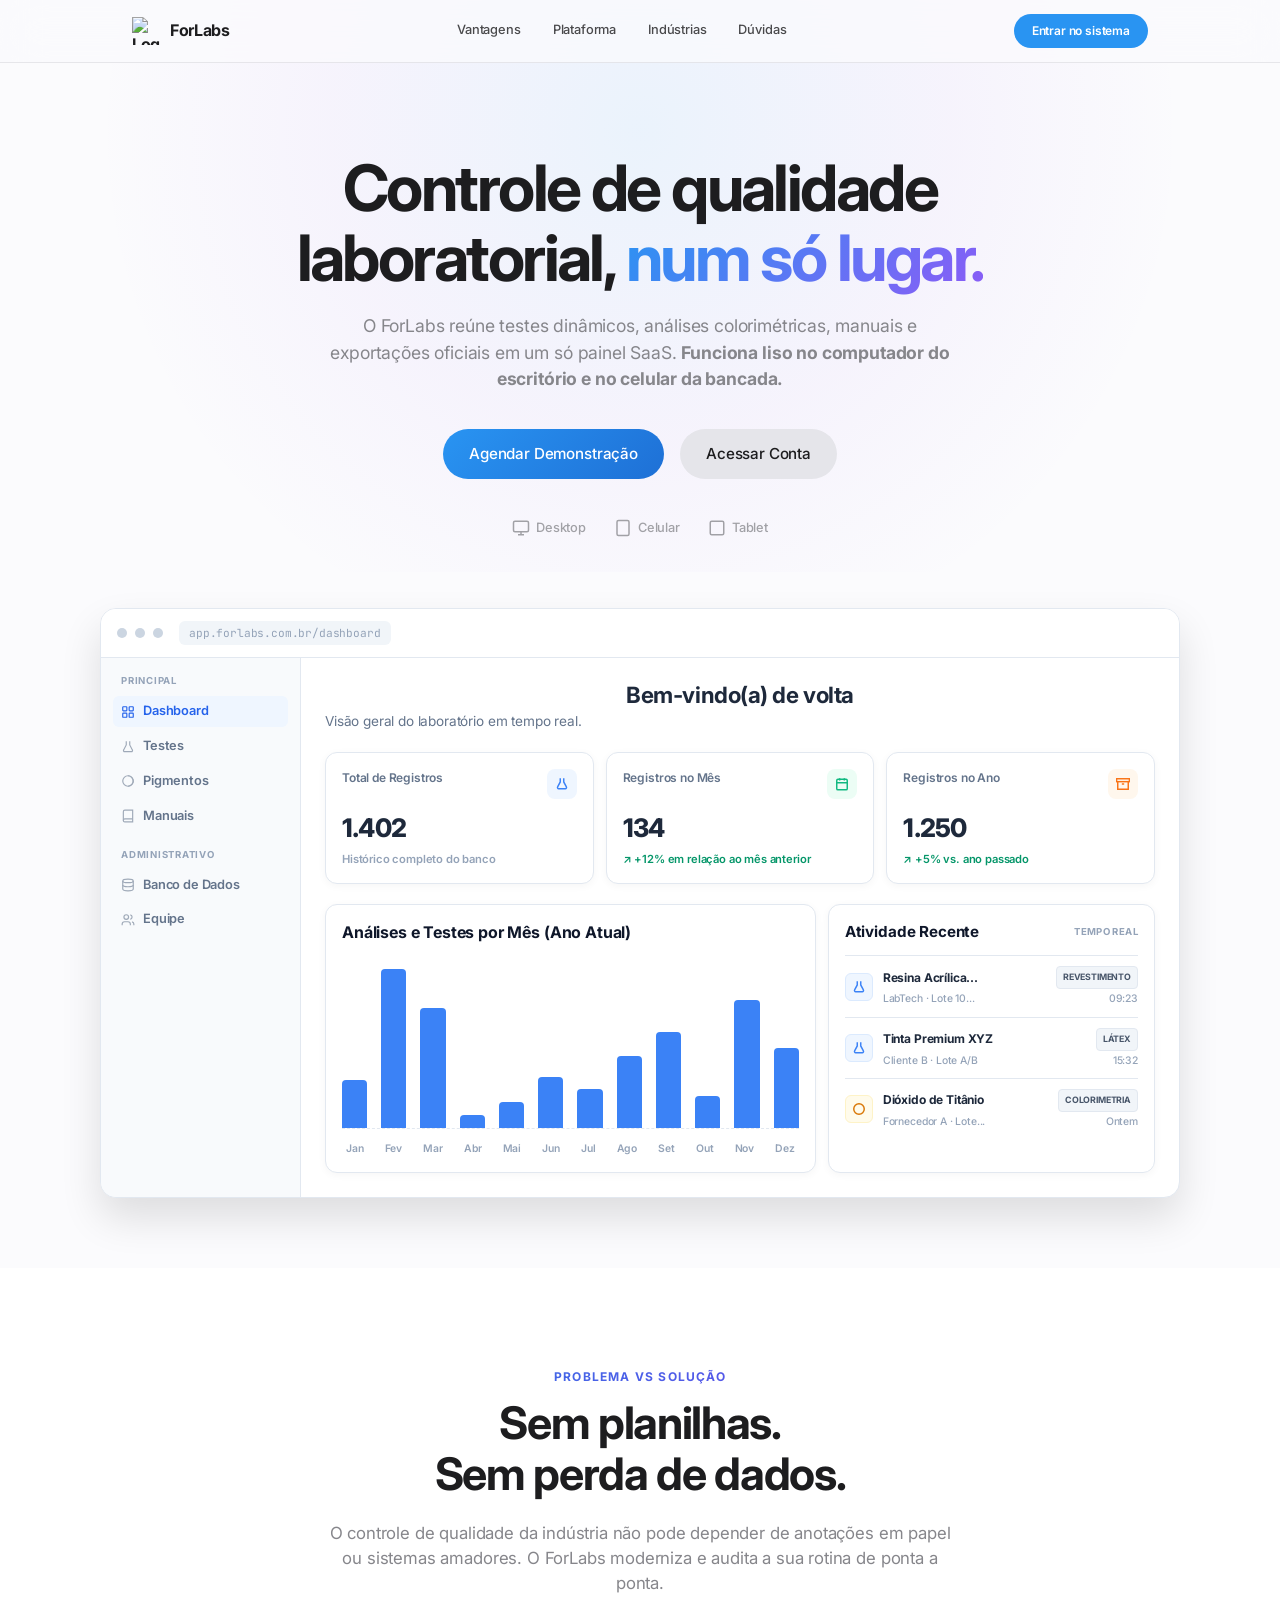
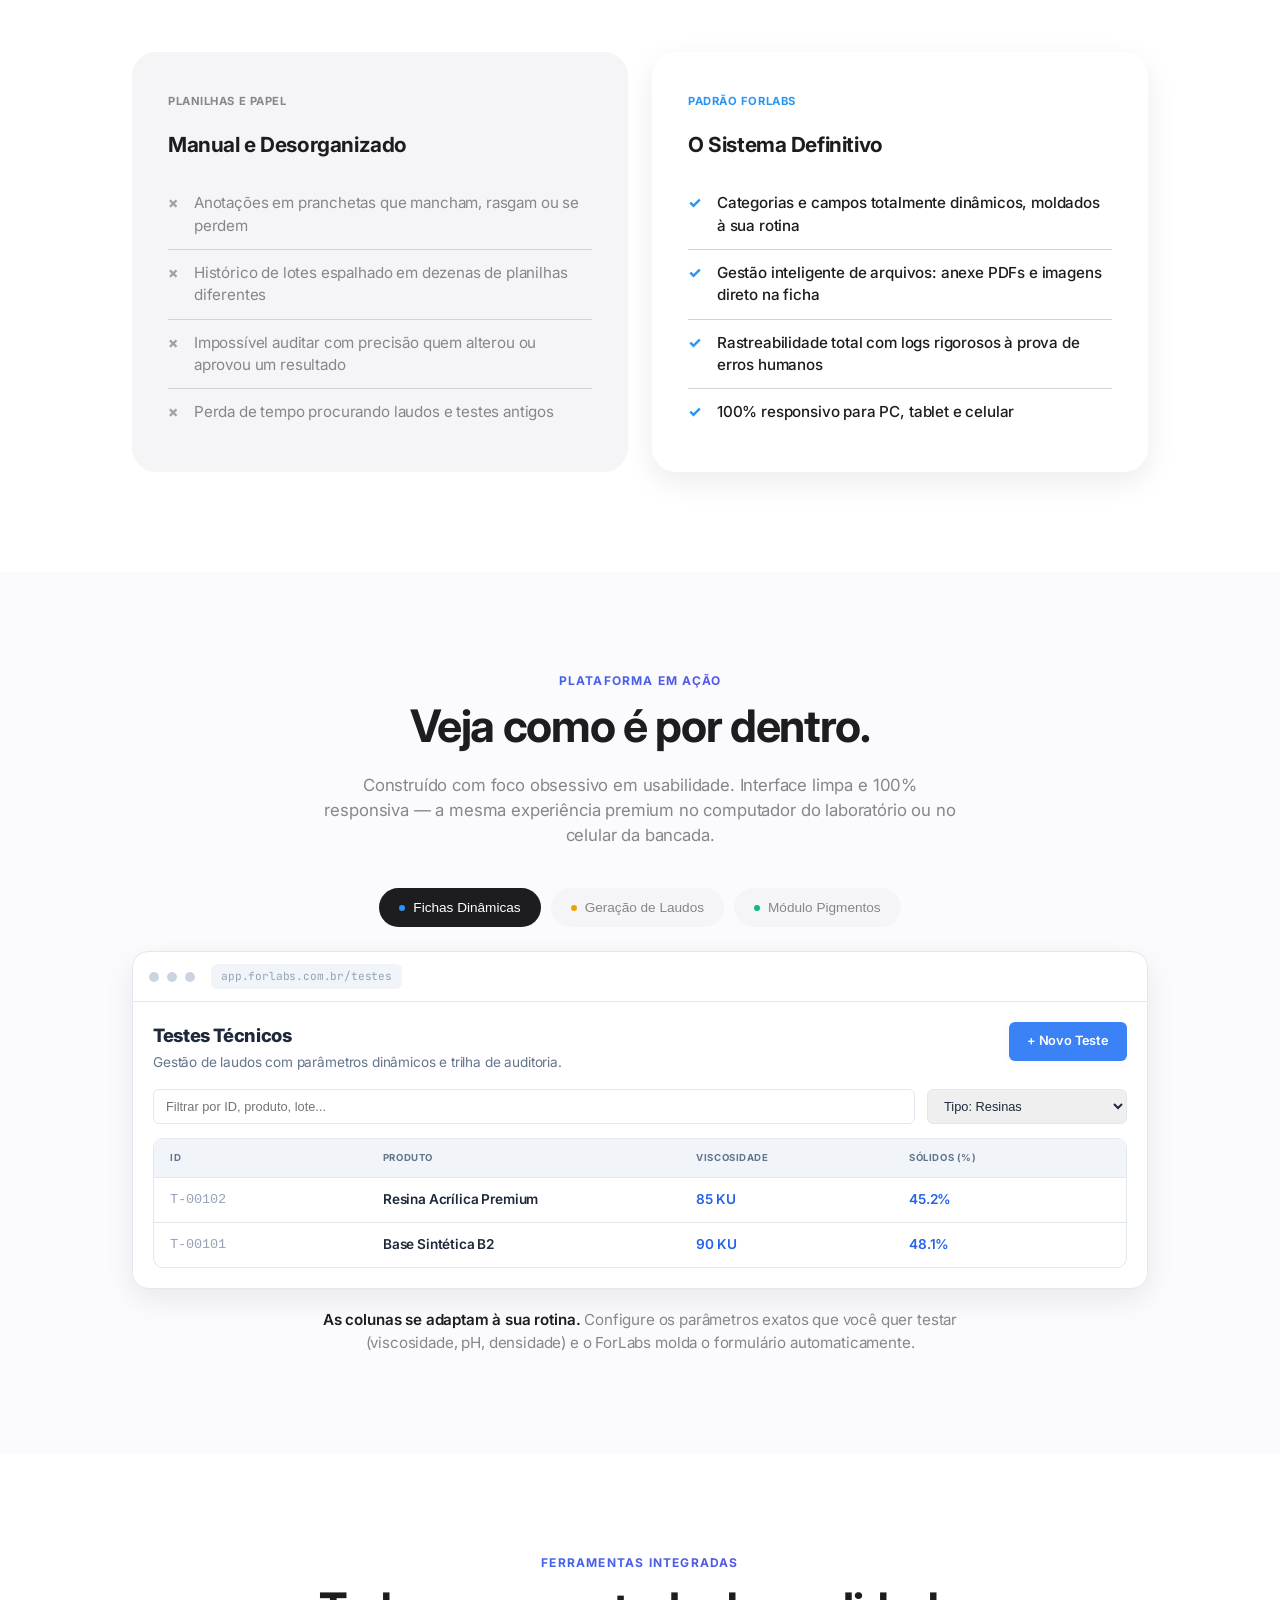
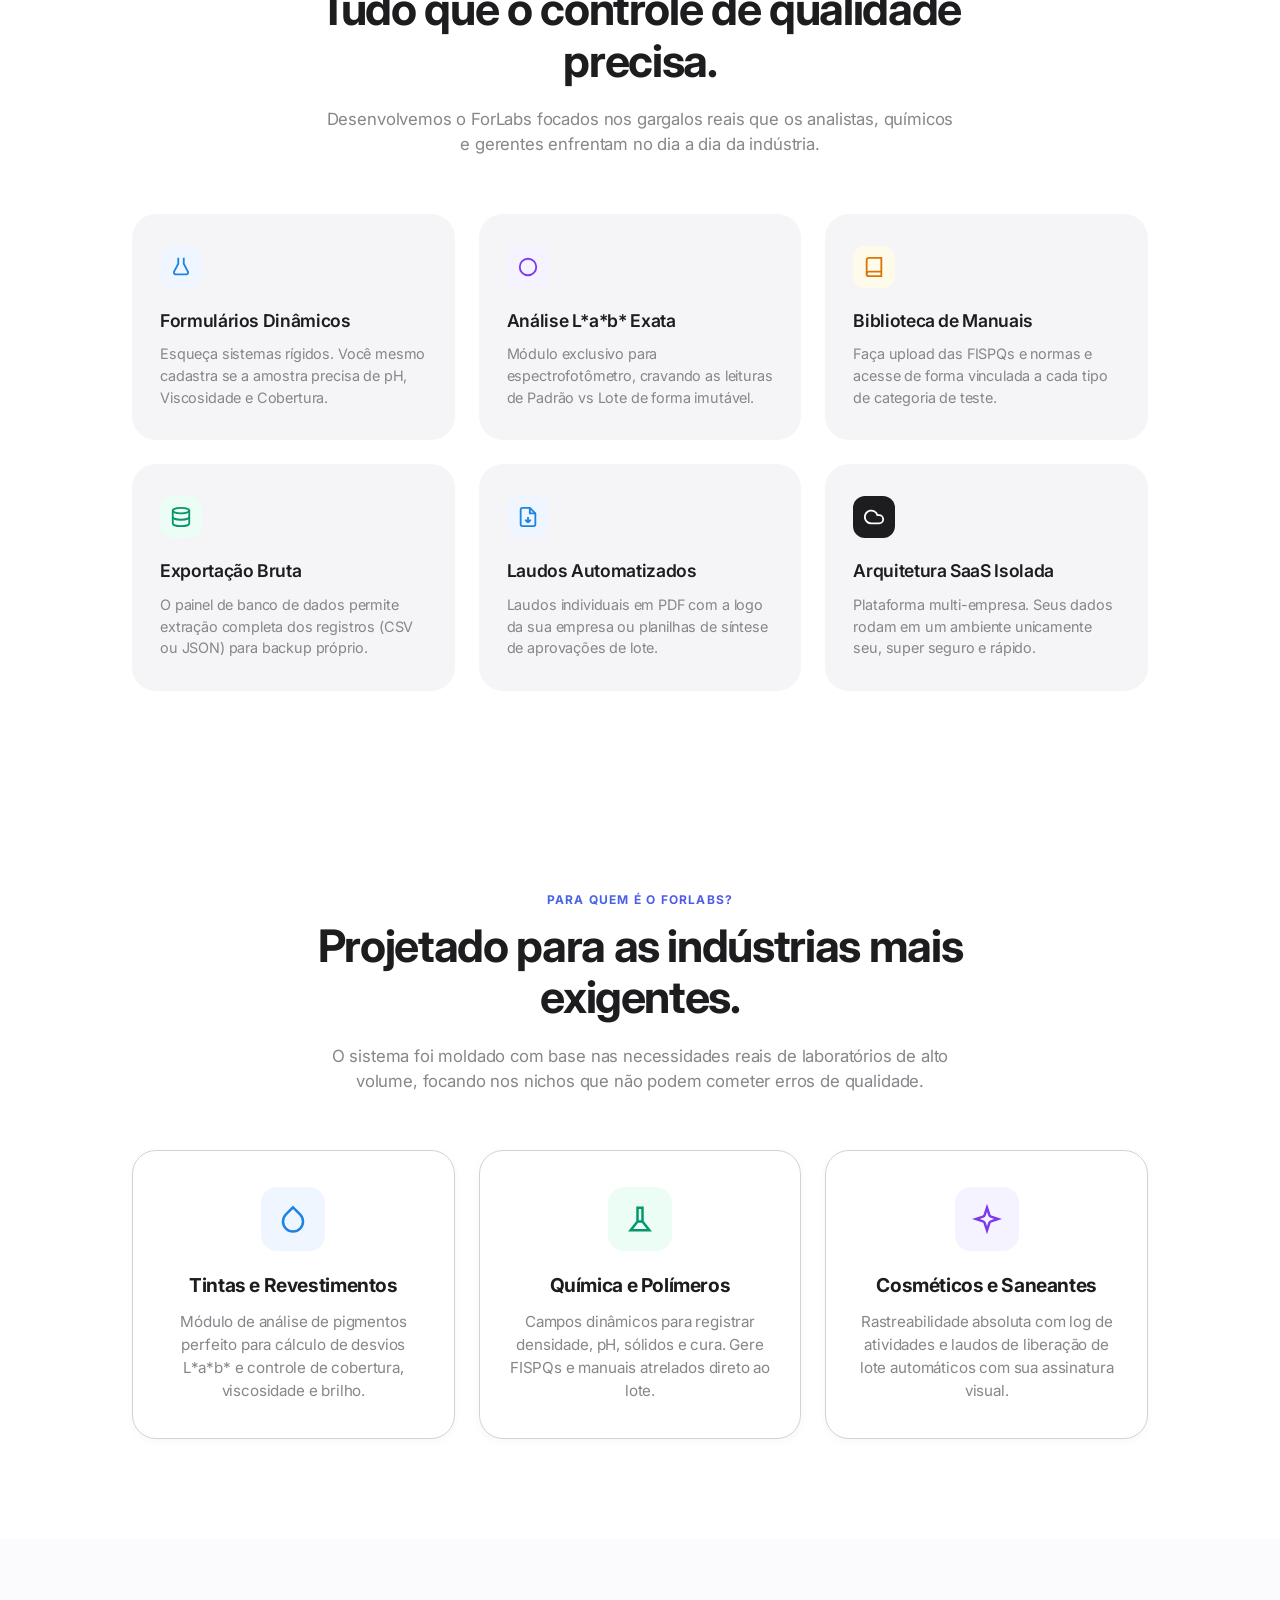
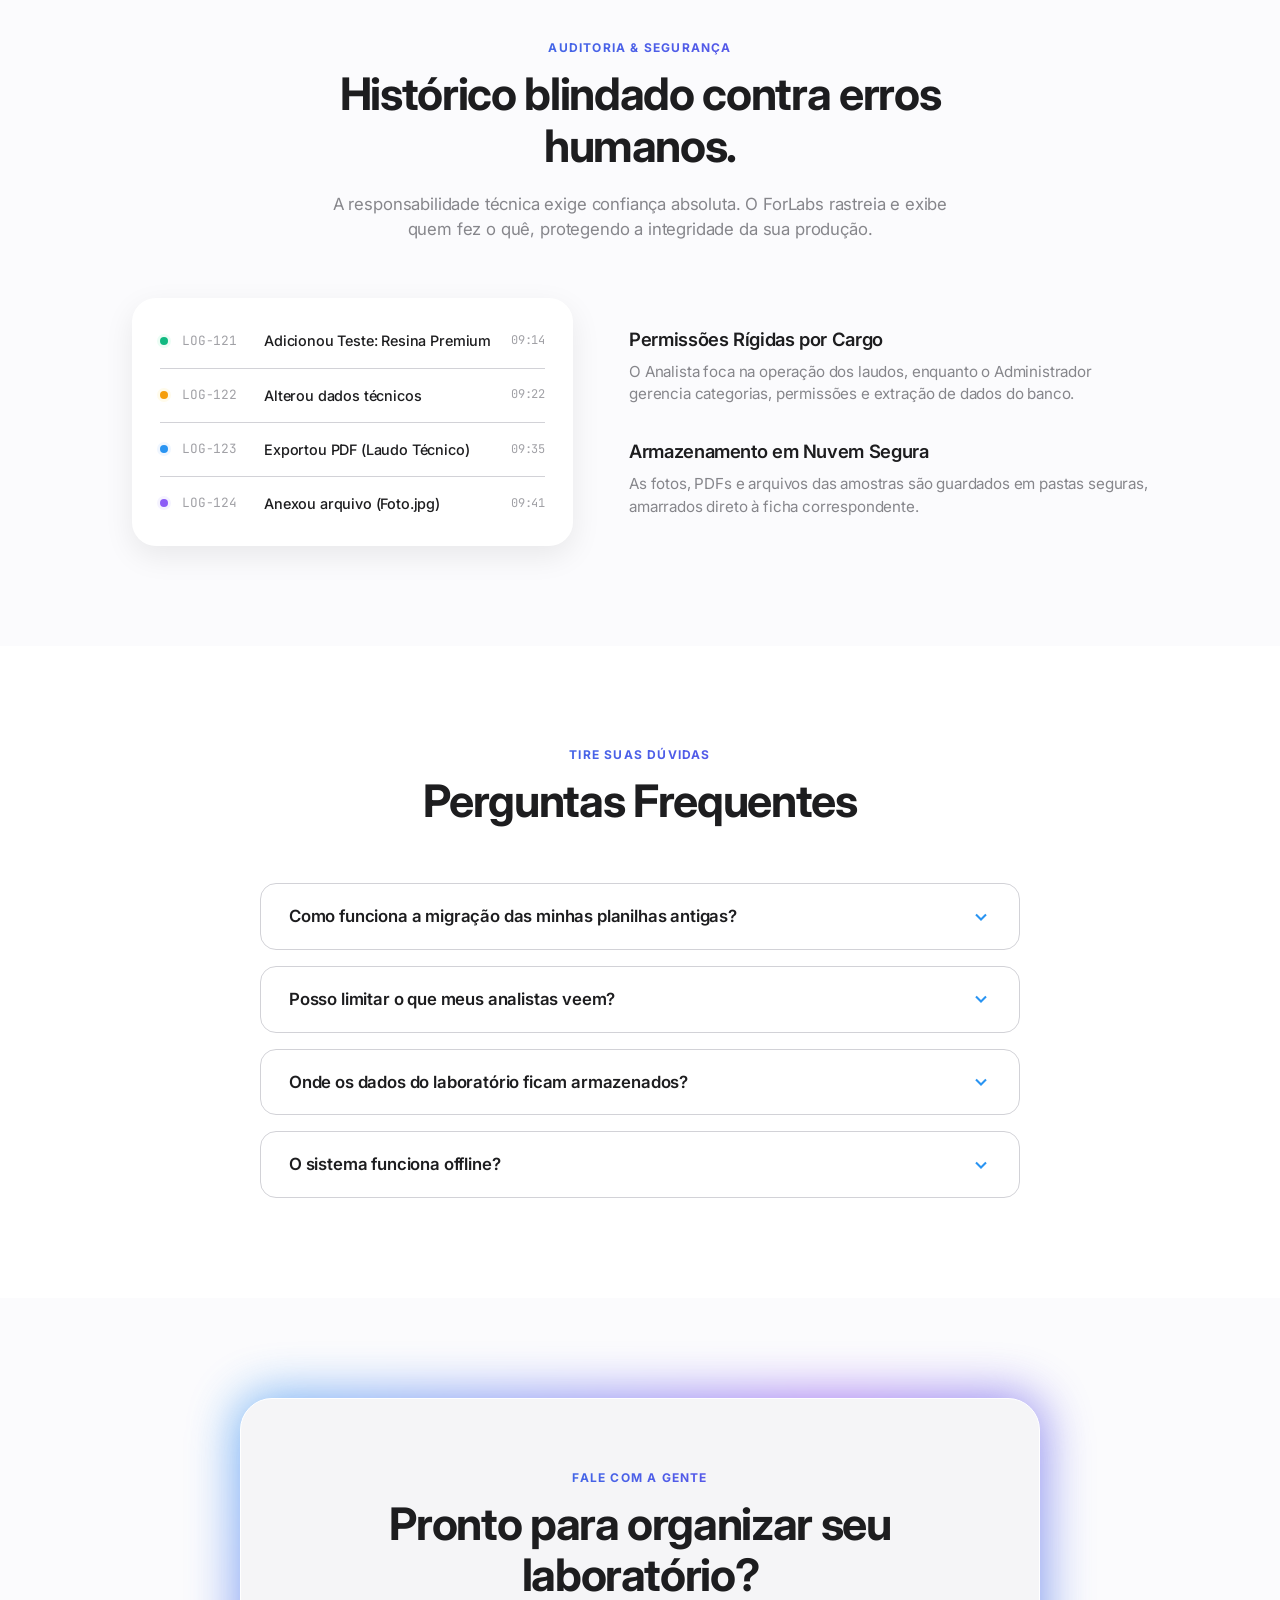
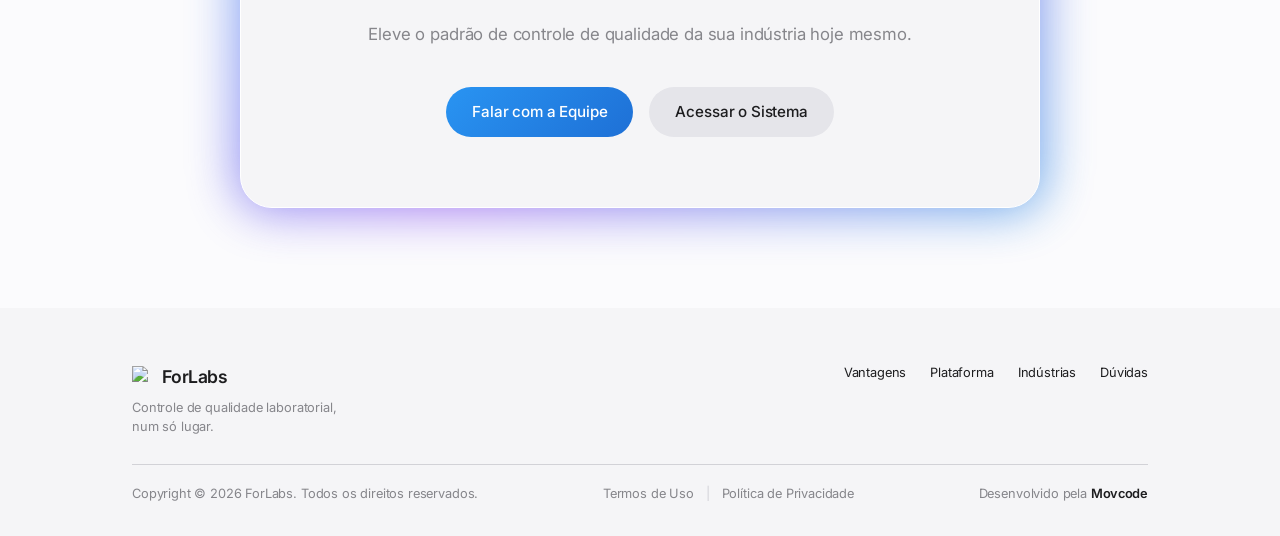
==== index.html @ 8fe8ff62 "Corrige responsividade em mobile e monitores de tamanhos variados - Adiciona menu hamburguer funcion" ====
<!DOCTYPE html>
<html lang="pt-BR">
<head>
<meta charset="UTF-8">
<meta name="viewport" content="width=device-width, initial-scale=1.0">
<title>ForLabs</title>
<link rel="icon" href="icone.svg" type="image/svg+xml">
<link rel="preconnect" href="https://fonts.googleapis.com">
<link rel="preconnect" href="https://fonts.gstatic.com" crossorigin>
<link href="https://fonts.googleapis.com/css2?family=Inter:wght@400;500;600;700;800&family=JetBrains+Mono:wght@400;500;600;700&display=swap" rel="stylesheet">
<style>
  :root{
    /* Paleta inspirada na Apple + Azul ForLabs */
    --bg: #FBFBFD;
    --bg-soft: #F5F5F7;
    --white: #FFFFFF;
    
    --border: #D2D2D7;
    --border-soft: #E5E5EA;
    
    --text: #1D1D1F;
    --text-dim: #86868B;
    --text-faint: #A1A1A6;

    --blue: #2994F2;
    --blue-soft: #EFF6FF;
    --blue-deep: #1C84E2;

    --green: #10B981;
    --green-soft: #ECFDF5;
    --green-deep: #059669;

    --amber: #F59E0B;
    --amber-soft: #FFFBEB;
    --amber-deep: #D97706;

    --purple: #8B5CF6;
    --purple-soft: #F5F3FF;
    --purple-deep: #7C3AED;

    --shadow-sm: 0 2px 8px rgba(0, 0, 0, 0.04);
    --shadow-card: 0 10px 30px rgba(0, 0, 0, 0.08);
    --shadow-card-hover: 0 20px 40px rgba(0, 0, 0, 0.12);
    --shadow-btn: 0 4px 14px 0 rgba(41, 148, 242, 0.25);

    --font: -apple-system, BlinkMacSystemFont, 'Inter', system-ui, sans-serif;
    --font-mono: 'JetBrains Mono', monospace;
    --radius: 24px;
  }

  *{margin:0;padding:0;box-sizing:border-box;}
  html{scroll-behavior:smooth;}

  body{
    background:var(--bg);
    color:var(--text);
    font-family:var(--font);
    line-height:1.47059;
    letter-spacing: -0.01em;
    -webkit-font-smoothing:antialiased;
    overflow-x: hidden;
  }

  a{color:inherit;text-decoration:none;}
  ::selection{background:var(--blue-soft);color:var(--blue-deep);}

  :focus-visible {
    outline: 2px solid var(--blue);
    outline-offset: 2px;
    border-radius: 980px;
  }

  .wrap{
    max-width:1080px;
    margin:0 auto;
    padding:0 32px;
  }
  @media (max-width:680px){
    .wrap{padding:0 20px;}
  }

  /* ===== NAV ===== */
  nav{
    position:sticky;
    top:0;
    z-index:50;
    background:rgba(251,251,253,0.8);
    backdrop-filter:saturate(180%) blur(20px);
    -webkit-backdrop-filter:saturate(180%) blur(20px);
    border-bottom:1px solid rgba(210,210,215,0.5);
  }
  .nav-inner{
    display:flex;
    align-items:center;
    justify-content:space-between;
    padding:14px 32px;
    max-width:1080px;
    margin:0 auto;
  }
  @media (max-width:680px){
    .nav-inner{padding:12px 20px;}
  }
  .logo{
    display:flex;
    align-items:center;
    gap:10px;
    font-weight:700;
    font-size:1rem;
    letter-spacing:-0.02em;
    color: var(--text);
  }
  .logo-mark{
    width:28px;height:28px;
    display:flex;
    align-items:center;
    justify-content:center;
    flex-shrink:0;
  }
  .logo-mark img{
    width: 100%;
    height: 100%;
    object-fit: contain;
  }
  .nav-links{
    display:flex;
    gap:32px;
    font-size:0.8rem;
    color:var(--text);
    font-weight:500;
    opacity: 0.8;
  }
  .nav-links a{transition:opacity .2s ease;}
  .nav-links a:hover{opacity:1;}

  .nav-right{
    display:flex;
    align-items:center;
    gap:14px;
  }

  .nav-toggle{
    display:none;
    flex-direction:column;
    justify-content:center;
    align-items:center;
    gap:5px;
    width:32px;height:32px;
    background:none;
    border:none;
    padding:0;
    cursor:pointer;
    flex-shrink:0;
  }
  .nav-toggle span{
    display:block;
    width:100%;
    height:2px;
    background:var(--text);
    border-radius:2px;
    transition:transform .3s ease, opacity .3s ease;
  }
  .nav-toggle[aria-expanded="true"] span:nth-child(1){transform:translateY(7px) rotate(45deg);}
  .nav-toggle[aria-expanded="true"] span:nth-child(2){opacity:0;}
  .nav-toggle[aria-expanded="true"] span:nth-child(3){transform:translateY(-7px) rotate(-45deg);}

  .mobile-menu{
    display:none;
    flex-direction:column;
    padding:4px 32px 18px;
    border-top:1px solid rgba(210,210,215,0.5);
  }
  .mobile-menu.open{display:flex;}
  .mobile-menu a{
    padding:14px 0;
    font-size:0.95rem;
    font-weight:500;
    color:var(--text);
    border-top:1px solid var(--border-soft);
  }
  .mobile-menu a:first-child{border-top:none;}
  @media (max-width: 680px) {
    .mobile-menu{padding:4px 20px 16px;}
  }

  @media (max-width: 800px) {
    .nav-links { display: none; }
    .nav-toggle { display: flex; }
  }

  .nav-cta{
    font-size:0.75rem;
    font-weight:600;
    padding:8px 18px;
    border-radius:980px;
    background:var(--blue);
    color:var(--white);
    transition:all .2s ease;
    white-space:nowrap;
  }
  .nav-cta:hover{
    background:var(--blue-deep);
    transform:scale(1.02);
  }
  @media (max-width: 400px) {
    .nav-inner{padding-left:16px;padding-right:16px;}
    .nav-right{gap:8px;}
    .nav-cta{padding:8px 14px;font-size:0.7rem;}
  }

  /* ===== HERO COM GRADIENTE DE FUNDO ===== */
  .hero{
    position:relative;
    padding:90px 0 70px;
    text-align: center;
  }
  
  .hero::before {
    content: '';
    position: absolute;
    top: -10%;
    left: 50%;
    transform: translateX(-50%);
    width: 100vw;
    height: 70vh;
    background: radial-gradient(circle at 50% 30%, rgba(41, 148, 242, 0.08) 0%, rgba(124, 58, 237, 0.04) 40%, rgba(251,251,253,0) 70%);
    z-index: -1;
    pointer-events: none;
  }

  h1{
    font-weight:700;
    font-size:clamp(2.2rem, 5.5vw, 4rem);
    line-height:1.1;
    letter-spacing:-0.04em;
    max-width:820px;
    margin:0 auto 20px;
    color:var(--text);
  }
  
  h1 .accent{
    background: linear-gradient(135deg, var(--blue), var(--purple));
    -webkit-background-clip: text;
    -webkit-text-fill-color: transparent;
    background-clip: text;
  }

  .hero-sub{
    font-size:1.1rem;
    color:var(--text-dim);
    max-width:640px;
    margin:0 auto 36px;
    line-height: 1.5;
    font-weight: 400;
  }

  .hero-actions{
    display:flex;
    gap:16px;
    align-items:center;
    justify-content:center;
    flex-wrap:wrap;
    margin-bottom:40px;
  }
  .btn-primary{
    background: linear-gradient(135deg, var(--blue), #1e70d6);
    color:#fff;
    font-weight:500;
    font-size:0.95rem;
    letter-spacing: -0.01em;
    padding:14px 26px;
    border-radius:980px;
    transition:all 0.3s ease;
    display:inline-flex;
    align-items:center;
    justify-content:center;
    gap:8px;
  }
  .btn-primary:hover{
    background: linear-gradient(135deg, #1e70d6, var(--blue-deep));
    box-shadow: 0 4px 14px 0 rgba(41, 148, 242, 0.35);
  }
  .btn-secondary{
    font-size:0.95rem;
    font-weight:500;
    letter-spacing: -0.01em;
    color:var(--text);
    padding:14px 26px;
    border-radius:980px;
    background:var(--border-soft);
    display:inline-flex;
    align-items:center;
    justify-content:center;
    gap:6px;
    transition:all .3s ease;
  }
  .btn-secondary:hover{
    background:var(--border);
  }

  .device-badges {
    display: flex;
    justify-content: center;
    gap: 28px;
    margin-bottom: 70px;
    color: var(--text-faint);
    font-size: 0.8rem;
    font-weight: 500;
    flex-wrap: wrap;
  }
  .device-badges span { display: flex; align-items: center; gap: 6px; }

  /* ===== SECTION SHARED ===== */
  section{padding:100px 0;}
  .bg-white-section { background: var(--white); }
  .section-label{
    font-size:0.75rem;
    font-weight:700;
    text-transform:uppercase;
    letter-spacing:0.1em;
    margin-bottom:12px;
    text-align: center;
    background: linear-gradient(135deg, var(--blue-deep), var(--purple-deep));
    -webkit-background-clip: text;
    -webkit-text-fill-color: transparent;
  }
  h2{
    font-weight:700;
    font-size:clamp(1.8rem, 3.5vw, 2.8rem);
    line-height: 1.15;
    letter-spacing:-0.03em;
    max-width:760px;
    margin:0 auto 20px;
    color:var(--text);
    text-align: center;
  }
  .section-sub{
    color:var(--text-dim);
    max-width:640px;
    font-size:1.05rem;
    line-height: 1.5;
    margin: 0 auto;
    text-align: center;
  }

  /* ===== MIGRATION (VANTAGENS) ===== */
  .migration-grid{
    display:grid;
    grid-template-columns:1fr 1fr;
    gap:24px;
    margin-top:56px;
  }
  .migration-col{
    background:var(--bg-soft);
    border-radius:var(--radius);
    padding:36px;
    transition: transform 0.3s ease;
  }
  .migration-col.is-after {
    background: var(--white);
    box-shadow: var(--shadow-card);
  }
  .migration-tag{
    font-size:0.7rem;
    font-weight:700;
    text-transform:uppercase;
    letter-spacing:0.05em;
    margin-bottom:20px;
    display:inline-block;
  }
  .tag-before{color:var(--text-dim);}
  .tag-after{color:var(--blue);}
  .migration-col h3{font-weight:700; font-size:1.3rem; margin-bottom:20px; letter-spacing: -0.02em;}
  .migration-col ul{list-style:none;}
  .migration-col li{
    display:flex;
    gap:16px;
    padding:12px 0;
    border-top:1px solid var(--border);
    font-size:0.95rem;
    color:var(--text-dim);
  }
  .migration-col li:first-of-type{border-top:none;}
  .migration-col.is-after li{color:var(--text); font-weight:500;}
  .check{flex-shrink:0; font-weight:800; color:var(--text-faint);}
  .is-after .check{color:var(--blue);}

  /* ===== MODULES (CARDS) ===== */
  .module-grid{
    display:grid;
    grid-template-columns:repeat(3, 1fr);
    gap:24px;
    margin-top:56px;
  }
  .module{
    background:var(--bg-soft);
    border-radius:var(--radius);
    padding:32px 28px;
    transition:all .3s ease;
  }
  .module:hover{
    transform: scale(1.02);
    background: var(--white);
    box-shadow: var(--shadow-card-hover); 
  }
  .module-icon{
    width:42px;height:42px;
    border-radius:12px;
    display:flex;
    align-items:center;
    justify-content:center;
    margin-bottom:20px;
  }
  .module h3{font-weight:600; font-size:1.1rem; margin-bottom:10px; letter-spacing: -0.02em;}
  .module p{font-size:0.9rem; color:var(--text-dim); line-height: 1.5;}

  /* ===== USE CASES (PARA QUEM É) ===== */
  .usecase-grid{
    display:grid;
    grid-template-columns:repeat(3, 1fr);
    gap:24px;
    margin-top:56px;
  }
  .usecase-card{
    background:var(--white);
    border:1px solid var(--border);
    border-radius:var(--radius);
    padding:36px 28px;
    text-align:center;
    transition:all .3s ease;
    box-shadow: var(--shadow-sm);
  }
  .usecase-card:hover{
    transform: translateY(-4px);
    box-shadow: var(--shadow-card-hover);
    border-color: #CBD5E1;
  }
  .usecase-icon{
    width:64px;height:64px;
    border-radius:16px;
    margin:0 auto 20px;
    display:flex;
    align-items:center;
    justify-content:center;
  }
  .usecase-card h3{font-size:1.2rem; font-weight:700; margin-bottom:12px; color:var(--text); letter-spacing: -0.02em;}
  .usecase-card p{font-size:0.95rem; color:var(--text-dim); line-height:1.5;}

  /* ===== TRACKING ===== */
  .tracking-layout{
    display:grid;
    grid-template-columns:0.85fr 1fr;
    gap:56px;
    margin-top:56px;
    align-items:center;
  }
  .audit-card{
    background:var(--white);
    border-radius:var(--radius);
    padding:16px 28px;
    box-shadow: var(--shadow-card);
  }
  .audit-row{
    display:flex;
    align-items:center;
    gap:14px;
    padding:16px 0;
    border-top:1px solid var(--border);
    font-size:0.9rem;
  }
  .audit-row:first-child{border-top:none;}
  .audit-dot{width:8px;height:8px;border-radius:50%;flex-shrink:0;}
  .audit-row .audit-id{font-family:var(--font-mono); color:var(--text-faint); font-size:0.8rem; min-width:68px;}
  .audit-row .audit-action{color:var(--text-dim); flex:1;}
  .audit-row.ok .audit-action{color:var(--text); font-weight:500;}
  .audit-row .audit-time{color:var(--text-faint); font-size:0.75rem; font-family:var(--font-mono);}
  
  .feature-list{display:flex; flex-direction:column; gap:32px;}
  .feature-item{display:flex; gap:16px;}
  .feature-item h4{font-weight:600; font-size:1.15rem; margin-bottom:8px; letter-spacing: -0.02em;}
  .feature-item p{color:var(--text-dim); font-size:0.95rem; line-height: 1.5;}

  /* ===== FAQ ACCORDION ===== */
  .faq-list {
    max-width: 760px;
    margin: 56px auto 0;
    display: flex;
    flex-direction: column;
    gap: 16px;
  }
  .faq-item {
    background: var(--white);
    border: 1px solid var(--border);
    border-radius: 16px;
    overflow: hidden;
    transition: all 0.3s ease;
  }
  .faq-item:hover {
    border-color: #CBD5E1;
    box-shadow: var(--shadow-sm);
  }
  .faq-question {
    padding: 20px 28px;
    display: flex;
    justify-content: space-between;
    align-items: center;
    cursor: pointer;
    font-weight: 600;
    font-size: 1.05rem;
    color: var(--text);
    user-select: none;
    letter-spacing: -0.01em;
  }
  .faq-icon {
    width: 20px;
    height: 20px;
    display: flex;
    align-items: center;
    justify-content: center;
    color: var(--blue);
    transition: transform 0.3s ease;
    flex-shrink: 0;
  }
  .faq-item.active .faq-icon { transform: rotate(180deg); }
  .faq-answer {
    max-height: 0;
    overflow: hidden;
    transition: max-height 0.4s ease, padding 0.4s ease;
    background: var(--bg-soft);
  }
  .faq-item.active .faq-answer {
    max-height: 300px;
    padding: 0 28px 20px;
  }
  .faq-answer p {
    font-size: 0.95rem;
    color: var(--text-dim);
    line-height: 1.6;
    padding-top: 16px;
    border-top: 1px solid var(--border);
  }

  /* ===== CTA COM GRADIENTE DE FUNDO ===== */
  .cta-section {
    text-align: center;
  }

  .cta-wrapper {
    position: relative;
    max-width: 800px;
    margin: 0 auto;
  }

  .cta-wrapper::before {
    content: '';
    position: absolute;
    inset: -4px;
    background: linear-gradient(135deg, var(--blue), var(--purple-deep), var(--blue-deep));
    filter: blur(24px);
    z-index: 0;
    opacity: 0.65;
    border-radius: 36px;
  }

  .cta-card {
    background: var(--bg-soft);
    border: 1px solid var(--white);
    border-radius: 32px;
    padding: 70px 32px;
    position: relative;
    z-index: 1; 
  }

  /* ===== FOOTER APPLE-LIKE ===== */
  .apple-footer { background: var(--bg-soft); padding: 56px 0 32px; color: var(--text-dim); font-size: 0.8rem; }
  .footer-content { display: flex; justify-content: space-between; align-items: flex-start; margin-bottom: 28px; flex-wrap: wrap; gap: 28px; }
  .footer-brand .logo-text { font-size: 1.1rem; font-weight: 600; color: var(--text); letter-spacing: -0.03em; margin-bottom: 8px; display: flex; align-items: center; gap: 8px; }
  .footer-links-group { display: flex; gap: 24px; flex-wrap: wrap;}
  .footer-links-group a { color: var(--text); font-weight: 400; transition: color 0.2s; }
  .footer-links-group a:hover { color: var(--blue); }
  .footer-divider { height: 1px; background: var(--border); margin-bottom: 20px; }
  .footer-bottom { display: flex; justify-content: space-between; align-items: center; flex-wrap: wrap; gap: 16px; }
  .footer-legal { display: flex; gap: 12px; }
  .footer-legal .sep { color: var(--border); }
  .movcode-badge { font-weight: 400; color: var(--text-dim); }
  .movcode-badge strong { color: var(--text); font-weight: 600; letter-spacing: -0.02em; }

  /* ===== REVEAL ANIMATIONS ===== */
  .reveal{ opacity:0.001; transform:translateY(20px); transition:opacity 0.8s cubic-bezier(0.16, 1, 0.3, 1), transform 0.8s cubic-bezier(0.16, 1, 0.3, 1); }
  .reveal.is-visible{opacity:1; transform:translateY(0);}
  @media (prefers-reduced-motion: reduce){.reveal{opacity:1; transform:none; transition:none;}}

  /* ===== MOCKS FORLABS SHARED ===== */
  .dash-frame{border:1px solid #E2E8F0;border-radius:16px;background:var(--white);box-shadow:var(--shadow-card-hover);overflow:hidden;text-align:left;}
  .dash-topbar{display:flex;align-items:center;gap:8px;padding:12px 16px;border-bottom:1px solid #E2E8F0;background:var(--white);}
  .dash-topbar .tdot{width:10px;height:10px;border-radius:50%;background:#CBD5E1;}
  .dash-topbar .turl{margin-left:8px;font-family:var(--font-mono);font-size:0.7rem;color:#94A3B8;background:#F1F5F9;padding:4px 10px;border-radius:6px;}
  .dash-body{display:grid;grid-template-columns:200px 1fr;}
  
  .dash-sidebar{border-right:1px solid #E2E8F0;padding:16px 12px;background:#F8FAFC;}
  .dash-sidebar .slabel{font-size:0.6rem;font-weight:700;color:#94A3B8;letter-spacing:0.08em;text-transform:uppercase;padding:0 8px;margin:16px 0 8px;}
  .dash-sidebar .slabel:first-child{margin-top:0;}
  .sitem{display:flex;align-items:center;gap:8px;padding:6px 8px;border-radius:6px;font-size:0.8rem;color:#64748B;font-weight:600;margin-bottom:4px;transition:all 0.2s;}
  .sitem:hover:not(.active){background:#F1F5F9;color:#1E293B;}
  .sitem .sic{width:14px;height:14px;flex-shrink:0;opacity:0.6;}
  .sitem.active{background:#EFF6FF;color:#2563EB;}
  .sitem.active .sic{opacity:1;}
  .dash-main{padding:24px;}
  .dash-greet h2{font-size:1.25rem;font-weight:700;margin-bottom:4px;letter-spacing:-0.02em;color:#1E293B;}
  .dash-greet p{font-size:0.85rem;color:#64748B;margin-bottom:20px;}
  .stat-row{display:grid;grid-template-columns:repeat(3, 1fr);gap:12px;margin-bottom:20px;}
  
  .stat-card{border:1px solid #E2E8F0;border-radius:12px;padding:16px;background:var(--white);box-shadow:var(--shadow-sm);}
  .stat-top{display:flex;justify-content:space-between;align-items:flex-start;margin-bottom:10px;}
  .stat-top span.label{font-size:0.75rem;color:#64748B;font-weight:600;}
  .stat-icon{width:30px;height:30px;border-radius:8px;display:flex;align-items:center;justify-content:center;flex-shrink:0;}
  .stat-value{font-size:1.6rem;font-weight:800;letter-spacing:-0.03em;margin-bottom:4px;color:#1E293B;}
  .stat-note{font-size:0.7rem;color:#94A3B8;font-weight:600;}
  .stat-note.up{color:#059669;}
  .panel-row{display:grid;grid-template-columns:1.5fr 1fr;gap:12px;}
  
  .panel{border:1px solid #E2E8F0;border-radius:12px;padding:16px;background:var(--white);box-shadow:var(--shadow-sm);}
  .panel-head{display:flex;justify-content:space-between;align-items:center;margin-bottom:12px;}
  .panel-head h4{font-size:0.85rem;font-weight:700;color:#1E293B;}
  .live-tag{font-size:0.6rem;font-weight:700;color:#94A3B8;text-transform:uppercase;letter-spacing:0.04em;}
  .activity-item{display:flex;align-items:center;gap:10px;padding:8px 0;border-top:1px solid #E2E8F0;}
  .activity-item:first-child{border-top:none;}
  .act-ic{width:28px;height:28px;border-radius:6px;flex-shrink:0;display:flex;align-items:center;justify-content:center;}
  .activity-item .act-name{font-size:0.75rem;font-weight:700;color:#1E293B;}
  .activity-item .act-meta{font-size:0.65rem;color:#94A3B8;font-weight:500;}
  .act-badge{font-size:0.6rem;font-weight:700;padding:4px 6px;border-radius:4px;margin-left:auto;white-space:nowrap;border:1px solid #E2E8F0;}

  /* GALLERY SHARED */
  .gallery-tabs{display:flex;gap:10px;margin:40px auto 24px;flex-wrap:wrap;justify-content:center;}
  .gallery-tab{font-size:0.85rem;font-weight:500;padding:12px 20px;border-radius:980px;border:none;background:var(--bg-soft);color:var(--text-dim);cursor:pointer;transition:all .3s ease;display:inline-flex;align-items:center;gap:8px;}
  .gallery-tab:hover{background:#E5E5EA; color:var(--text);}
  .gallery-tab.active{background:var(--text);color:var(--white);}
  .gallery-tab .tab-dot{width:6px;height:6px;border-radius:50%;flex-shrink:0;}
  
  .gallery-panes{position:relative;}
  .gallery-pane{display:none; text-align: left;}
  .gallery-pane.active{display:block; animation: fadeIn 0.4s ease forwards;}
  @keyframes fadeIn { from { opacity: 0; transform: translateY(5px); } to { opacity: 1; transform: translateY(0); } }
  
  .browser-frame{border:1px solid #E2E8F0;border-radius:16px;background:var(--white);box-shadow:var(--shadow-card);overflow:hidden;}
  .browser-topbar{display:flex;align-items:center;gap:8px;padding:12px 16px;border-bottom:1px solid #E2E8F0;}
  .browser-topbar .tdot{width:10px;height:10px;border-radius:50%;background:#CBD5E1;}
  .browser-topbar .turl{margin-left:8px;font-family:var(--font-mono);font-size:0.7rem;color:#94A3B8;background:#F1F5F9;padding:4px 10px;border-radius:6px;}
  .browser-body{padding:20px;}
  
  .gallery-caption{margin:20px auto 0;color:var(--text-dim);font-size:0.95rem;line-height:1.5;max-width:640px;text-align:center;}
  .gallery-caption b{color:var(--text);font-weight:600;}

  .scr-head{display:flex;justify-content:space-between;align-items:flex-start;margin-bottom:16px;flex-wrap:wrap;gap:12px;}
  .scr-head h4{font-size:1.15rem;font-weight:800;margin-bottom:4px;letter-spacing:-0.02em;color:#1E293B;}
  .scr-head p{font-size:0.85rem;color:#64748B;}
  .scr-btn{font-size:0.8rem;font-weight:600;padding:8px 16px;border-radius:6px;background:#3B82F6;color:var(--white);border:2px solid transparent;display:inline-flex;align-items:center;gap:6px;box-shadow:var(--shadow-sm);}
  
  .scr-toolbar{display:flex;gap:12px;margin-bottom:14px;flex-wrap:wrap;}
  .scr-search, .scr-select{flex:1;font-size:0.8rem;padding:8px 12px;border:1px solid #E2E8F0;border-radius:6px;color:#1E293B;}
  
  .scr-table{border:1px solid #E2E8F0;border-radius:10px;overflow:hidden;}
  .scr-row{display:grid;grid-template-columns:1fr 1.5fr 1fr 1fr;gap:12px;padding:12px 16px;align-items:center;border-top:1px solid #E2E8F0;font-size:0.85rem;}
  .scr-row:first-child{border-top:none;}
  .scr-row.scr-header{background:#F1F5F9;font-size:0.6rem;font-weight:700;color:#64748B;text-transform:uppercase;letter-spacing:0.06em;}
  
  .pill{display:inline-block;font-size:0.7rem;font-weight:700;padding:4px 8px;border-radius:4px;}
  .pill-blue{background:#EFF6FF;color:#2563EB;}
  .pill-green{background:#ECFDF5;color:#059669;border:1px solid rgba(16,185,129,0.2);}
  .pill-amber{background:#FFFBEB;color:#D97706;border:1px solid rgba(245,158,11,0.2);}
  .pill-status{background:#F1F5F9;color:#64748B;border:1px solid #E2E8F0;}

  .doc-panel{border:1px solid #E2E8F0;border-radius:10px;padding:16px;display:flex;gap:14px;align-items:flex-start;margin-bottom:12px;background:var(--white);}
  .doc-ic{width:36px;height:36px;border-radius:8px;flex-shrink:0;display:flex;align-items:center;justify-content:center;}
  .doc-panel h5{font-size:0.9rem;font-weight:700;margin-bottom:4px;color:#1E293B;}
  .doc-panel p{font-size:0.8rem;color:#64748B;margin-bottom:12px;line-height:1.5;}
  .doc-btn{font-size:0.8rem;font-weight:600;padding:8px 14px;border-radius:6px;border:2px solid transparent;}

  /* ===== TABLET ADJUSTMENTS ===== */
  @media (max-width: 1024px) and (min-width: 769px) {
    .module-grid, .usecase-grid { grid-template-columns: repeat(2, 1fr); }
  }

  /* ===== MOBILE ADJUSTMENTS ===== */
  @media (max-width: 768px) {
    section { padding: 80px 0; }

    .hero-actions { flex-direction: column; width: 100%; gap: 12px; }
    .hero-actions a { width: 100%; justify-content: center; }

    .device-badges { flex-wrap: wrap; justify-content: center; gap: 16px; margin-bottom: 50px; }

    .gallery-tabs { flex-direction: column; width: 100%; }
    .gallery-tab { width: 100%; justify-content: center; padding: 14px 20px; }

    .migration-grid, .module-grid, .usecase-grid, .tracking-layout { grid-template-columns: 1fr; }

    .dash-body { grid-template-columns: 1fr; }
    .dash-sidebar { display: none; }

    .stat-row { grid-template-columns: 1fr; }
    .panel-row { grid-template-columns: 1fr; }

    /* Scroll horizontal nos Mocks para não amassar no celular */
    .browser-body, .dash-main { padding: 16px; overflow-x: auto; -webkit-overflow-scrolling: touch; }
    .browser-body > div, .dash-main > div { min-width: 600px; padding-bottom: 4px; }

    .doc-panel { flex-direction: column; align-items: flex-start; }
    .doc-fields { flex-direction: column; width: 100%; }
    .doc-fields input, .doc-fields button { width: 100%; }

    /* Empilha ação/horário do log de auditoria para não espremer o texto */
    .audit-row { flex-wrap: wrap; row-gap: 4px; }
    .audit-row .audit-time { order: 3; margin-left: auto; }
    .audit-row .audit-action { order: 4; flex: 1 1 100%; }
  }
</style>
</head>
<body>

<nav>
  <div class="nav-inner">
    <div class="logo">
      <span class="logo-mark">
        <img src="icone.svg" alt="Logo">
      </span>
      <span class="logo-text">ForLabs</span>
    </div>
    <div class="nav-links">
      <a href="#vantagens">Vantagens</a>
      <a href="#conheca">Plataforma</a>
      <a href="#uso">Indústrias</a>
      <a href="#faq">Dúvidas</a>
    </div>
    <div class="nav-right">
      <a href="https://app.forlabs.com.br" class="nav-cta">Entrar no sistema</a>
      <button type="button" class="nav-toggle" id="navToggle" aria-label="Abrir menu" aria-expanded="false" aria-controls="mobileMenu">
        <span></span><span></span><span></span>
      </button>
    </div>
  </div>
  <div class="mobile-menu" id="mobileMenu">
    <a href="#vantagens">Vantagens</a>
    <a href="#conheca">Plataforma</a>
    <a href="#uso">Indústrias</a>
    <a href="#faq">Dúvidas</a>
  </div>
</nav>

<main>
  <div class="wrap hero">
    <h1 class="reveal">Controle de qualidade laboratorial, <span class="accent">num só lugar.</span></h1>
    <p class="hero-sub reveal">O ForLabs reúne testes dinâmicos, análises colorimétricas, manuais e exportações oficiais em um só painel SaaS. <strong>Funciona liso no computador do escritório e no celular da bancada.</strong></p>

    <div class="hero-actions reveal">
      <a href="https://wa.me/5516982157266?text=Ol%C3%A1!%20Quero%20saber%20mais%20sobre%20o%20ForLabs" class="btn-primary" target="_blank" rel="noopener">Agendar Demonstração</a>
      <a href="https://app.forlabs.com.br" class="btn-secondary">Acessar Conta</a>
    </div>

    <div class="device-badges reveal">
      <span>
        <svg width="18" height="18" viewBox="0 0 24 24" fill="none" stroke="currentColor" stroke-width="2"><rect x="2" y="3" width="20" height="14" rx="2" ry="2"/><line x1="8" y1="21" x2="16" y2="21"/><line x1="12" y1="17" x2="12" y2="21"/></svg>
        Desktop
      </span>
      <span>
        <svg width="18" height="18" viewBox="0 0 24 24" fill="none" stroke="currentColor" stroke-width="2"><rect x="4" y="2" width="16" height="20" rx="2" ry="2"/><line x1="12" y1="18" x2="12.01" y2="18"/></svg>
        Celular
      </span>
      <span>
        <svg width="18" height="18" viewBox="0 0 24 24" fill="none" stroke="currentColor" stroke-width="2"><rect x="3" y="3" width="18" height="18" rx="2" ry="2"/><line x1="12" y1="21" x2="12.01" y2="21"/></svg>
        Tablet
      </span>
    </div>

    <!-- MOCKUP DASHBOARD -->
    <div class="dash-frame reveal">
      <div class="dash-topbar">
        <span class="tdot"></span><span class="tdot"></span><span class="tdot"></span>
        <span class="turl">app.forlabs.com.br/dashboard</span>
      </div>
      <div class="dash-body">
        
        <div class="dash-sidebar">
          <div class="slabel">Principal</div>
          <div class="sitem active">
            <svg class="sic" viewBox="0 0 24 24" fill="none" stroke="currentColor" stroke-width="2"><rect x="3" y="3" width="7" height="7" rx="1"/><rect x="14" y="3" width="7" height="7" rx="1"/><rect x="3" y="14" width="7" height="7" rx="1"/><rect x="14" y="14" width="7" height="7" rx="1"/></svg>
            Dashboard
          </div>
          <div class="sitem">
            <svg class="sic" viewBox="0 0 24 24" fill="none" stroke="currentColor" stroke-width="2"><path d="M9 2v6.5L4.5 17a2 2 0 0 0 1.8 3h11.4a2 2 0 0 0 1.8-3L15 8.5V2"/></svg>
            Testes
          </div>
          <div class="sitem">
            <svg class="sic" viewBox="0 0 24 24" fill="none" stroke="currentColor" stroke-width="2"><circle cx="12" cy="12" r="9"/><path d="M12 3a9 9 0 0 1 0 18"/></svg>
            Pigmentos
          </div>
          <div class="sitem">
            <svg class="sic" viewBox="0 0 24 24" fill="none" stroke="currentColor" stroke-width="2"><path d="M4 19.5A2.5 2.5 0 0 1 6.5 17H20"/><path d="M6.5 2H20v20H6.5A2.5 2.5 0 0 1 4 19.5v-15A2.5 2.5 0 0 1 6.5 2z"/></svg>
            Manuais
          </div>
          <div class="slabel">Administrativo</div>
          <div class="sitem">
            <svg class="sic" viewBox="0 0 24 24" fill="none" stroke="currentColor" stroke-width="2"><path d="M21 12c0 1.66-4 3-9 3s-9-1.34-9-3"/><path d="M3 5v14c0 1.66 4 3 9 3s9-1.34 9-3V5"/><ellipse cx="12" cy="5" rx="9" ry="3"/></svg>
            Banco de Dados
          </div>
          <div class="sitem">
            <svg class="sic" viewBox="0 0 24 24" fill="none" stroke="currentColor" stroke-width="2"><path d="M16 21v-2a4 4 0 0 0-4-4H6a4 4 0 0 0-4 4v2"/><circle cx="9" cy="7" r="4"/><path d="M22 21v-2a4 4 0 0 0-3-3.87"/><path d="M16 3.13a4 4 0 0 1 0 7.75"/></svg>
            Equipe
          </div>
        </div>

        <div class="dash-main">
          <div>
            <div class="dash-greet" style="display: flex; flex-direction: column; align-items: flex-start; text-align: left;">
              <h2 style="font-size:1.4rem;">Bem-vindo(a) de volta</h2>
              <p>Visão geral do laboratório em tempo real.</p>
            </div>

            <div class="stat-row">
              <div class="stat-card">
                <div class="stat-top">
                  <span class="label">Total de Registros</span>
                  <span class="stat-icon" style="background:#EFF6FF; color:#3B82F6;">
                    <svg width="14" height="14" viewBox="0 0 24 24" fill="none" stroke="currentColor" stroke-width="2.5"><path d="M9 2v6.5L4.5 17a2 2 0 0 0 1.8 3h11.4a2 2 0 0 0 1.8-3L15 8.5V2"/></svg>
                  </span>
                </div>
                <div class="stat-value">1.402</div>
                <div class="stat-note">Histórico completo do banco</div>
              </div>
              <div class="stat-card">
                <div class="stat-top">
                  <span class="label">Registros no Mês</span>
                  <span class="stat-icon" style="background:#ECFDF5; color:#10B981;">
                    <svg width="14" height="14" viewBox="0 0 24 24" fill="none" stroke="currentColor" stroke-width="2.5"><rect x="3" y="4" width="18" height="18" rx="2"/><path d="M16 2v4M8 2v4M3 10h18"/></svg>
                  </span>
                </div>
                <div class="stat-value">134</div>
                <div class="stat-note up" style="color: #059669;">↗ +12% em relação ao mês anterior</div>
              </div>
              <div class="stat-card">
                <div class="stat-top">
                  <span class="label">Registros no Ano</span>
                  <span class="stat-icon" style="background:#FFF7ED; color:#F97316;">
                    <svg width="14" height="14" viewBox="0 0 24 24" fill="none" stroke="currentColor" stroke-width="2.5"><polyline points="21 8 21 21 3 21 3 8"/><rect x="1" y="3" width="22" height="5"/><line x1="10" y1="12" x2="14" y2="12"/></svg>
                  </span>
                </div>
                <div class="stat-value">1.250</div>
                <div class="stat-note up" style="color: #059669;">↗ +5% vs. ano passado</div>
              </div>
            </div>

            <div class="panel-row">
              <div class="panel">
                <div class="panel-head" style="margin-bottom: 24px;">
                  <h4 style="font-size: 1rem; color: #0F172A;">Análises e Testes por Mês (Ano Atual)</h4>
                </div>
                
                <div style="display: flex; align-items: flex-end; gap: 14px; height: 160px; border-bottom: 1px dashed #E2E8F0; margin-bottom: 12px;">
                  <div style="flex: 1.5; background: #3B82F6; height: 30%; border-radius: 4px 4px 0 0;"></div>
                  <div style="flex: 1.5; background: #3B82F6; height: 100%; border-radius: 4px 4px 0 0;"></div>
                  <div style="flex: 1.5; background: #3B82F6; height: 75%; border-radius: 4px 4px 0 0;"></div>
                  <div style="flex: 1.5; background: #3B82F6; height: 8%; border-radius: 4px 4px 0 0;"></div>
                  <div style="flex: 1.5; background: #3B82F6; height: 16%; border-radius: 4px 4px 0 0;"></div>
                  <div style="flex: 1.5; background: #3B82F6; height: 32%; border-radius: 4px 4px 0 0;"></div>
                  <div style="flex: 1.5; background: #3B82F6; height: 24%; border-radius: 4px 4px 0 0;"></div>
                  <div style="flex: 1.5; background: #3B82F6; height: 45%; border-radius: 4px 4px 0 0;"></div>
                  <div style="flex: 1.5; background: #3B82F6; height: 60%; border-radius: 4px 4px 0 0;"></div>
                  <div style="flex: 1.5; background: #3B82F6; height: 20%; border-radius: 4px 4px 0 0;"></div>
                  <div style="flex: 1.5; background: #3B82F6; height: 80%; border-radius: 4px 4px 0 0;"></div>
                  <div style="flex: 1.5; background: #3B82F6; height: 50%; border-radius: 4px 4px 0 0;"></div>
                </div>
                <div style="display: flex; justify-content: space-between; font-size: 0.65rem; color: #94A3B8; font-weight: 600; text-transform: capitalize; padding: 0 4px;">
                  <span>Jan</span><span>Fev</span><span>Mar</span><span>Abr</span><span>Mai</span><span>Jun</span><span>Jul</span><span>Ago</span><span>Set</span><span>Out</span><span>Nov</span><span>Dez</span>
                </div>
              </div>

              <div class="panel">
                <div class="panel-head">
                  <h4 style="font-size: 0.95rem; color: #0F172A;">Atividade Recente</h4>
                  <span class="live-tag">TEMPO REAL</span>
                </div>
                
                <div class="activity-item" style="padding: 10px 0;">
                  <span class="act-ic" style="background:#EFF6FF; color:#3B82F6; border: 1px solid #DBEAFE;">
                    <svg width="14" height="14" viewBox="0 0 24 24" fill="none" stroke="currentColor" stroke-width="2.5"><path d="M9 2v6.5L4.5 17a2 2 0 0 0 1.8 3h11.4a2 2 0 0 0 1.8-3L15 8.5V2"/></svg>
                  </span>
                  <div style="flex: 1; min-width: 0;">
                    <div style="display: flex; justify-content: space-between; align-items: center; margin-bottom: 2px;">
                      <span class="act-name" style="white-space: nowrap; overflow: hidden; text-overflow: ellipsis; max-width: 130px;">Resina Acrílica...</span>
                      <span class="act-badge" style="font-size: 0.55rem; color: #475569; background: #F1F5F9;">REVESTIMENTO</span>
                    </div>
                    <div class="act-meta" style="display: flex; justify-content: space-between;">
                      <span>LabTech · Lote 10...</span>
                      <span>09:23</span>
                    </div>
                  </div>
                </div>
                
                <div class="activity-item" style="padding: 10px 0;">
                  <span class="act-ic" style="background:#EFF6FF; color:#3B82F6; border: 1px solid #DBEAFE;">
                    <svg width="14" height="14" viewBox="0 0 24 24" fill="none" stroke="currentColor" stroke-width="2.5"><path d="M9 2v6.5L4.5 17a2 2 0 0 0 1.8 3h11.4a2 2 0 0 0 1.8-3L15 8.5V2"/></svg>
                  </span>
                  <div style="flex: 1; min-width: 0;">
                    <div style="display: flex; justify-content: space-between; align-items: center; margin-bottom: 2px;">
                      <span class="act-name">Tinta Premium XYZ</span>
                      <span class="act-badge" style="font-size: 0.55rem; color: #475569; background: #F1F5F9;">LÁTEX</span>
                    </div>
                    <div class="act-meta" style="display: flex; justify-content: space-between;">
                      <span>Cliente B · Lote A/B</span>
                      <span>15:32</span>
                    </div>
                  </div>
                </div>

                <div class="activity-item" style="padding: 10px 0;">
                  <span class="act-ic" style="background:#FFFBEB; color:#D97706; border: 1px solid #FEF3C7;">
                    <svg width="14" height="14" viewBox="0 0 24 24" fill="none" stroke="currentColor" stroke-width="2.5"><circle cx="12" cy="12" r="9"/></svg>
                  </span>
                  <div style="flex: 1; min-width: 0;">
                    <div style="display: flex; justify-content: space-between; align-items: center; margin-bottom: 2px;">
                      <span class="act-name">Dióxido de Titânio</span>
                      <span class="act-badge" style="font-size: 0.55rem; color: #475569; background: #F1F5F9;">COLORIMETRIA</span>
                    </div>
                    <div class="act-meta" style="display: flex; justify-content: space-between;">
                      <span>Fornecedor A · Lote...</span>
                      <span>Ontem</span>
                    </div>
                  </div>
                </div>

              </div>
            </div>
            
          </div>
        </div>
      </div>
    </div>
  </div>

  <section id="vantagens" class="bg-white-section">
    <div class="wrap">
      <div class="section-label">Problema vs Solução</div>
      <h2 class="reveal">Sem planilhas.<br>Sem perda de dados.</h2>
      <p class="section-sub reveal">O controle de qualidade da indústria não pode depender de anotações em papel ou sistemas amadores. O ForLabs moderniza e audita a sua rotina de ponta a ponta.</p>

      <div class="migration-grid reveal">
        <div class="migration-col">
          <span class="migration-tag tag-before">Planilhas e Papel</span>
          <h3>Manual e Desorganizado</h3>
          <ul>
            <li><span class="check">×</span> Anotações em pranchetas que mancham, rasgam ou se perdem</li>
            <li><span class="check">×</span> Histórico de lotes espalhado em dezenas de planilhas diferentes</li>
            <li><span class="check">×</span> Impossível auditar com precisão quem alterou ou aprovou um resultado</li>
            <li><span class="check">×</span> Perda de tempo procurando laudos e testes antigos</li>
          </ul>
        </div>
        <div class="migration-col is-after">
          <span class="migration-tag tag-after">Padrão ForLabs</span>
          <h3>O Sistema Definitivo</h3>
          <ul>
            <li><span class="check">✓</span> Categorias e campos totalmente dinâmicos, moldados à sua rotina</li>
            <li><span class="check">✓</span> Gestão inteligente de arquivos: anexe PDFs e imagens direto na ficha</li>
            <li><span class="check">✓</span> Rastreabilidade total com logs rigorosos à prova de erros humanos</li>
            <li><span class="check">✓</span> 100% responsivo para PC, tablet e celular</li>
          </ul>
        </div>
      </div>
    </div>
  </section>

  <section id="conheca">
    <div class="wrap" style="text-align: center;">
      <div class="section-label">Plataforma em Ação</div>
      <h2 class="reveal">Veja como é por dentro.</h2>
      <p class="section-sub reveal">Construído com foco obsessivo em usabilidade. Interface limpa e 100% responsiva — a mesma experiência premium no computador do laboratório ou no celular da bancada.</p>

      <div class="gallery-tabs reveal">
        <button class="gallery-tab active" data-pane="pane-testes"><span class="tab-dot" style="background:var(--blue);"></span>Fichas Dinâmicas</button>
        <button class="gallery-tab" data-pane="pane-relatorios"><span class="tab-dot" style="background:var(--amber);"></span>Geração de Laudos</button>
        <button class="gallery-tab" data-pane="pane-master"><span class="tab-dot" style="background:var(--green);"></span>Módulo Pigmentos</button>
      </div>

      <div class="gallery-panes reveal">
        <!-- MOCKUP TESTES -->
        <div class="gallery-pane active" id="pane-testes">
          <div class="browser-frame">
            <div class="browser-topbar">
              <span class="tdot"></span><span class="tdot"></span><span class="tdot"></span>
              <span class="turl">app.forlabs.com.br/testes</span>
            </div>
            <div class="browser-body">
              <div>
                <div class="scr-head">
                  <div>
                    <h4>Testes Técnicos</h4>
                    <p>Gestão de laudos com parâmetros dinâmicos e trilha de auditoria.</p>
                  </div>
                  <span class="scr-btn">+ Novo Teste</span>
                </div>
                <div class="scr-toolbar">
                  <input class="scr-search" placeholder="Filtrar por ID, produto, lote..." />
                  <select class="scr-select" style="max-width:200px;"><option>Tipo: Resinas</option></select>
                </div>
                <div class="scr-table">
                  <div class="scr-row scr-header">
                    <span>ID</span><span>Produto</span><span>Viscosidade</span><span>Sólidos (%)</span>
                  </div>
                  <div class="scr-row">
                    <span style="font-family: monospace; color: #94A3B8;">T-00102</span>
                    <span style="font-weight: 600; color: #1E293B;">Resina Acrílica Premium</span>
                    <span style="color:#2563EB; font-weight:600;">85 KU</span>
                    <span style="color:#2563EB; font-weight:600;">45.2%</span>
                  </div>
                  <div class="scr-row">
                    <span style="font-family: monospace; color: #94A3B8;">T-00101</span>
                    <span style="font-weight: 600; color: #1E293B;">Base Sintética B2</span>
                    <span style="color:#2563EB; font-weight:600;">90 KU</span>
                    <span style="color:#2563EB; font-weight:600;">48.1%</span>
                  </div>
                </div>
              </div>
            </div>
          </div>
          <p class="gallery-caption"><b>As colunas se adaptam à sua rotina.</b> Configure os parâmetros exatos que você quer testar (viscosidade, pH, densidade) e o ForLabs molda o formulário automaticamente.</p>
        </div>

        <!-- MOCKUP RELATÓRIOS -->
        <div class="gallery-pane" id="pane-relatorios">
          <div class="browser-frame">
            <div class="browser-topbar">
              <span class="tdot"></span><span class="tdot"></span><span class="tdot"></span>
              <span class="turl">app.forlabs.com.br/relatorios</span>
            </div>
            <div class="browser-body">
              <div>
                <div class="scr-head">
                  <div>
                    <h4>Emissão de Documentos</h4>
                    <p>Gere laudos oficiais em PDF com a logo da sua empresa.</p>
                  </div>
                </div>

                <div class="doc-panel">
                  <span class="doc-ic" style="background:#EFF6FF; color:#2563EB;">
                    <svg width="18" height="18" viewBox="0 0 24 24" fill="none" stroke="currentColor" stroke-width="2.5"><path d="M14 2H6a2 2 0 0 0-2 2v16a2 2 0 0 0 2 2h12a2 2 0 0 0 2-2V8z"/><path d="M14 2v6h6"/></svg>
                  </span>
                  <div style="flex:1;">
                    <h5>Laudo de Teste Específico</h5>
                    <p>Exporte o resultado oficial detalhado de uma amostra, pronto para o cliente.</p>
                    <div class="doc-fields" style="display:flex; gap:10px;">
                      <input class="scr-search" style="flex:1;" placeholder="[T-00102] Resina Acrílica (Lote: A50)" disabled />
                      <button class="scr-btn">Gerar PDF</button>
                    </div>
                  </div>
                </div>

                <div class="doc-panel">
                  <span class="doc-ic" style="background:#FFFBEB; color:#D97706;">
                    <svg width="18" height="18" viewBox="0 0 24 24" fill="none" stroke="currentColor" stroke-width="2.5"><polyline points="6 9 6 2 18 2 18 9"/><path d="M6 18H4a2 2 0 0 1-2-2v-5a2 2 0 0 1 2-2h16a2 2 0 0 1 2 2v5a2 2 0 0 1-2 2h-2"/><rect x="6" y="14" width="12" height="8"/></svg>
                  </span>
                  <div style="flex:1;">
                    <h5>Fichas de Apontamento em Branco</h5>
                    <p>Imprima formulários estruturados para anotar os resultados manuais na bancada.</p>
                  </div>
                </div>
              </div>
            </div>
          </div>
          <p class="gallery-caption"><b>Documentação profissional em segundos.</b> O sistema formata os laudos em PDF automaticamente com sua logo, evitando retrabalho no Word ou planilhas.</p>
        </div>

        <!-- MOCKUP PIGMENTOS -->
        <div class="gallery-pane" id="pane-master">
          <div class="browser-frame">
            <div class="browser-topbar">
              <span class="tdot"></span><span class="tdot"></span><span class="tdot"></span>
              <span class="turl">app.forlabs.com.br/pigmentos</span>
            </div>
            <div class="browser-body">
              <div>
                <div class="scr-head">
                  <div>
                    <h4>Análise de Pigmentos</h4>
                    <p>Inspeção colorimétrica de matérias-primas e comparativo de lotes.</p>
                  </div>
                  <span class="scr-btn">+ Nova Análise</span>
                </div>
                <div class="scr-table">
                  <div class="scr-row scr-header">
                    <span>Amostra Teste</span><span>Lote</span><span>DE (Delta)</span><span>Status</span>
                  </div>
                  <div class="scr-row">
                    <span style="font-weight: 600; color: #1E293B;">Dióxido de Titânio</span>
                    <span style="color:#94A3B8">LT-881</span>
                    <span style="color:#059669; font-weight:700; font-family:monospace;">0.45</span>
                    <span><span class="pill pill-green">Aprovado</span></span>
                  </div>
                  <div class="scr-row">
                    <span style="font-weight: 600; color: #1E293B;">Amarelo Cromo</span>
                    <span style="color:#94A3B8">LT-882</span>
                    <span style="color:#D97706; font-weight:700; font-family:monospace;">1.82</span>
                    <span><span class="pill pill-amber">Reprovado</span></span>
                  </div>
                </div>
              </div>
            </div>
          </div>
          <p class="gallery-caption"><b>Colorimetria L*a*b* integrada.</b> Um módulo exclusivo para comparar o Lote contra o Padrão, calculando os desvios automaticamente e mantendo as leituras em histórico.</p>
        </div>

      </div>
    </div>
  </section>

  <!-- MÓDULOS -->
  <section id="modulos" class="bg-white-section">
    <div class="wrap">
      <div class="section-label">Ferramentas Integradas</div>
      <h2 class="reveal">Tudo que o controle de qualidade precisa.</h2>
      <p class="section-sub reveal">Desenvolvemos o ForLabs focados nos gargalos reais que os analistas, químicos e gerentes enfrentam no dia a dia da indústria.</p>

      <div class="module-grid reveal">
        <div class="module">
          <div class="module-icon" style="background:var(--blue-soft); color:var(--blue-deep);">
            <svg width="22" height="22" viewBox="0 0 24 24" fill="none" stroke="currentColor" stroke-width="2"><path d="M9 2v6.5L4.5 17a2 2 0 0 0 1.8 3h11.4a2 2 0 0 0 1.8-3L15 8.5V2"/></svg>
          </div>
          <h3>Formulários Dinâmicos</h3>
          <p>Esqueça sistemas rígidos. Você mesmo cadastra se a amostra precisa de pH, Viscosidade e Cobertura.</p>
        </div>
        <div class="module">
          <div class="module-icon" style="background:var(--purple-soft); color:var(--purple-deep);">
            <svg width="22" height="22" viewBox="0 0 24 24" fill="none" stroke="currentColor" stroke-width="2"><circle cx="12" cy="12" r="9"/></svg>
          </div>
          <h3>Análise L*a*b* Exata</h3>
          <p>Módulo exclusivo para espectrofotômetro, cravando as leituras de Padrão vs Lote de forma imutável.</p>
        </div>
        <div class="module">
          <div class="module-icon" style="background:var(--amber-soft); color:var(--amber-deep);">
            <svg width="22" height="22" viewBox="0 0 24 24" fill="none" stroke="currentColor" stroke-width="2"><path d="M4 19.5A2.5 2.5 0 0 1 6.5 17H20"/><path d="M6.5 2H20v20H6.5A2.5 2.5 0 0 1 4 19.5v-15A2.5 2.5 0 0 1 6.5 2z"/></svg>
          </div>
          <h3>Biblioteca de Manuais</h3>
          <p>Faça upload das FISPQs e normas e acesse de forma vinculada a cada tipo de categoria de teste.</p>
        </div>
        <div class="module">
          <div class="module-icon" style="background:var(--green-soft); color:var(--green-deep);">
            <svg width="22" height="22" viewBox="0 0 24 24" fill="none" stroke="currentColor" stroke-width="2"><path d="M21 12c0 1.66-4 3-9 3s-9-1.34-9-3"/><path d="M3 5v14c0 1.66 4 3 9 3s9-1.34 9-3V5"/><ellipse cx="12" cy="5" rx="9" ry="3"/></svg>
          </div>
          <h3>Exportação Bruta</h3>
          <p>O painel de banco de dados permite extração completa dos registros (CSV ou JSON) para backup próprio.</p>
        </div>
        <div class="module">
          <div class="module-icon" style="background:var(--blue-soft); color:var(--blue-deep);">
            <svg width="22" height="22" viewBox="0 0 24 24" fill="none" stroke="currentColor" stroke-width="2"><path d="M14 2H6a2 2 0 0 0-2 2v16a2 2 0 0 0 2 2h12a2 2 0 0 0 2-2V8z"/><polyline points="14 2 14 8 20 8"/><line x1="12" y1="18" x2="12" y2="12"/><line x1="9" y1="15" x2="12" y2="18"/><line x1="15" y1="15" x2="12" y2="18"/></svg>
          </div>
          <h3>Laudos Automatizados</h3>
          <p>Laudos individuais em PDF com a logo da sua empresa ou planilhas de síntese de aprovações de lote.</p>
        </div>
        <div class="module">
          <div class="module-icon" style="background:var(--text); color:var(--white);">
            <svg width="22" height="22" viewBox="0 0 24 24" fill="none" stroke="currentColor" stroke-width="2"><path d="M17.5 19H9a7 7 0 1 1 6.71-9h1.79a4.5 4.5 0 1 1 0 9Z"/></svg>
          </div>
          <h3>Arquitetura SaaS Isolada</h3>
          <p>Plataforma multi-empresa. Seus dados rodam em um ambiente unicamente seu, super seguro e rápido.</p>
        </div>
      </div>
    </div>
  </section>

  <!-- CASOS DE USO -->
  <section id="uso" class="bg-white-section">
    <div class="wrap">
      <div class="section-label">Para quem é o ForLabs?</div>
      <h2 class="reveal">Projetado para as indústrias mais exigentes.</h2>
      <p class="section-sub reveal">O sistema foi moldado com base nas necessidades reais de laboratórios de alto volume, focando nos nichos que não podem cometer erros de qualidade.</p>

      <div class="usecase-grid reveal">
        <div class="usecase-card">
          <div class="usecase-icon" style="background:var(--blue-soft); color:var(--blue-deep);">
            <svg width="30" height="30" viewBox="0 0 24 24" fill="none" stroke="currentColor" stroke-width="2"><path d="M12 2.69l5.66 5.66a8 8 0 1 1-11.31 0z"/></svg>
          </div>
          <h3>Tintas e Revestimentos</h3>
          <p>Módulo de análise de pigmentos perfeito para cálculo de desvios L*a*b* e controle de cobertura, viscosidade e brilho.</p>
        </div>
        <div class="usecase-card">
          <div class="usecase-icon" style="background:var(--green-soft); color:var(--green-deep);">
            <svg width="30" height="30" viewBox="0 0 24 24" fill="none" stroke="currentColor" stroke-width="2"><path d="M9 3H15M10 3V14L4.5 21H19.5L14 14V3M10 14H14"/></svg>
          </div>
          <h3>Química e Polímeros</h3>
          <p>Campos dinâmicos para registrar densidade, pH, sólidos e cura. Gere FISPQs e manuais atrelados direto ao lote.</p>
        </div>
        <div class="usecase-card">
          <div class="usecase-icon" style="background:var(--purple-soft); color:var(--purple-deep);">
            <svg width="30" height="30" viewBox="0 0 24 24" fill="none" stroke="currentColor" stroke-width="2"><path d="M12 3l1.912 5.813a2 2 0 001.275 1.275L21 12l-5.813 1.912a2 2 0 00-1.275 1.275L12 21l-1.912-5.813a2 2 0 00-1.275-1.275L3 12l5.813-1.912a2 2 0 001.275-1.275L12 3z"/></svg>
          </div>
          <h3>Cosméticos e Saneantes</h3>
          <p>Rastreabilidade absoluta com log de atividades e laudos de liberação de lote automáticos com sua assinatura visual.</p>
        </div>
      </div>
    </div>
  </section>

  <section id="confianca">
    <div class="wrap">
      <div class="section-label">Auditoria & Segurança</div>
      <h2 class="reveal">Histórico blindado contra erros humanos.</h2>
      <p class="section-sub reveal">A responsabilidade técnica exige confiança absoluta. O ForLabs rastreia e exibe quem fez o quê, protegendo a integridade da sua produção.</p>

      <div class="tracking-layout reveal">
        <div class="audit-card">
          <div class="audit-row ok">
            <span class="audit-dot" style="background:var(--green); box-shadow:0 0 0 3px var(--green-soft);"></span>
            <span class="audit-id">LOG-121</span>
            <span class="audit-action">Adicionou Teste: Resina Premium</span>
            <span class="audit-time">09:14</span>
          </div>
          <div class="audit-row ok">
            <span class="audit-dot" style="background:var(--amber); box-shadow:0 0 0 3px var(--amber-soft);"></span>
            <span class="audit-id">LOG-122</span>
            <span class="audit-action">Alterou dados técnicos</span>
            <span class="audit-time">09:22</span>
          </div>
          <div class="audit-row ok">
            <span class="audit-dot" style="background:var(--blue); box-shadow:0 0 0 3px var(--blue-soft);"></span>
            <span class="audit-id">LOG-123</span>
            <span class="audit-action">Exportou PDF (Laudo Técnico)</span>
            <span class="audit-time">09:35</span>
          </div>
          <div class="audit-row ok">
            <span class="audit-dot" style="background:var(--purple); box-shadow:0 0 0 3px var(--purple-soft);"></span>
            <span class="audit-id">LOG-124</span>
            <span class="audit-action">Anexou arquivo (Foto.jpg)</span>
            <span class="audit-time">09:41</span>
          </div>
        </div>

        <div class="feature-list">
          <div class="feature-item">
            <div>
              <h4>Permissões Rígidas por Cargo</h4>
              <p>O Analista foca na operação dos laudos, enquanto o Administrador gerencia categorias, permissões e extração de dados do banco.</p>
            </div>
          </div>
          <div class="feature-item">
            <div>
              <h4>Armazenamento em Nuvem Segura</h4>
              <p>As fotos, PDFs e arquivos das amostras são guardados em pastas seguras, amarrados direto à ficha correspondente.</p>
            </div>
          </div>
        </div>
      </div>
    </div>
  </section>

  <!-- FAQ -->
  <section id="faq" class="bg-white-section">
    <div class="wrap">
      <div class="section-label">Tire suas dúvidas</div>
      <h2 class="reveal">Perguntas Frequentes</h2>
      
      <div class="faq-list reveal">
        
        <div class="faq-item">
          <div class="faq-question">
            Como funciona a migração das minhas planilhas antigas?
            <span class="faq-icon"><svg width="20" height="20" viewBox="0 0 24 24" fill="none" stroke="currentColor" stroke-width="2.5"><polyline points="6 9 12 15 18 9"/></svg></span>
          </div>
          <div class="faq-answer">
            <p>A transição é muito tranquila. Nós realizamos uma reunião de alinhamento para entender exatamente quais dados você acompanha hoje nas planilhas. A partir daí, criamos as "Categorias" no ForLabs para que o sistema gere formulários idênticos à sua necessidade atual, sem trauma para a equipe.</p>
          </div>
        </div>

        <div class="faq-item">
          <div class="faq-question">
            Posso limitar o que meus analistas veem?
            <span class="faq-icon"><svg width="20" height="20" viewBox="0 0 24 24" fill="none" stroke="currentColor" stroke-width="2.5"><polyline points="6 9 12 15 18 9"/></svg></span>
          </div>
          <div class="faq-answer">
            <p>Com certeza. O sistema possui controle de acesso por cargos. Um usuário "Analista" consegue criar testes, laudos e anexar fotos. Apenas os "Administradores" conseguem adicionar/remover membros da equipe, alterar a configuração das categorias e fazer o download do banco de dados.</p>
          </div>
        </div>

        <div class="faq-item">
          <div class="faq-question">
            Onde os dados do laboratório ficam armazenados?
            <span class="faq-icon"><svg width="20" height="20" viewBox="0 0 24 24" fill="none" stroke="currentColor" stroke-width="2.5"><polyline points="6 9 12 15 18 9"/></svg></span>
          </div>
          <div class="faq-answer">
            <p>Seus dados são hospedados em servidores de altíssimo nível na nuvem. Os ambientes são completamente isolados, garantindo que apenas a sua equipe tenha acesso aos seus lotes e manuais.</p>
          </div>
        </div>

        <div class="faq-item">
          <div class="faq-question">
            O sistema funciona offline?
            <span class="faq-icon"><svg width="20" height="20" viewBox="0 0 24 24" fill="none" stroke="currentColor" stroke-width="2.5"><polyline points="6 9 12 15 18 9"/></svg></span>
          </div>
          <div class="faq-answer">
            <p>Não. O ForLabs é uma plataforma 100% online. O motivo é simples: garantir que todos no laboratório e na gerência vejam os dados atualizados em tempo real, sem o risco de arquivos corrompidos ou versões desatualizadas de planilhas locais.</p>
          </div>
        </div>

      </div>
    </div>
  </section>

  <section id="cta" class="cta-section">
    <div class="wrap">
      <div class="cta-wrapper reveal">
        <div class="cta-card">
          <div class="section-label">Fale com a gente</div>
          <h2>Pronto para organizar seu laboratório?</h2>
          <p class="section-sub" style="margin-bottom: 40px;">Eleve o padrão de controle de qualidade da sua indústria hoje mesmo.</p>
          <div class="hero-actions" style="margin-bottom: 0;">
            <a href="https://wa.me/5516982157266?text=Ol%C3%A1!%20Quero%20saber%20mais%20sobre%20o%20ForLabs" class="btn-primary" target="_blank" rel="noopener">Falar com a Equipe</a>
            <a href="https://app.forlabs.com.br" class="btn-secondary">Acessar o Sistema</a>
          </div>
        </div>
      </div>
    </div>
  </section>
</main>

<!-- FOOTER APPLE-LIKE -->
<footer class="apple-footer">
  <div class="wrap">
    <div class="footer-content">
      <div class="footer-brand">
        <span class="logo-text">
          <img src="icone.svg" alt="Logo" width="22" height="22">
          ForLabs
        </span>
        <p style="max-width: 280px; line-height: 1.5;">Controle de qualidade laboratorial,<br> num só lugar.</p>
      </div>
      <div class="footer-links-group">
        <a href="#vantagens">Vantagens</a>
        <a href="#conheca">Plataforma</a>
        <a href="#uso">Indústrias</a>
        <a href="#faq">Dúvidas</a>
      </div>
    </div>
    <div class="footer-divider"></div>
    <div class="footer-bottom">
      <p class="copyright">Copyright © 2026 ForLabs. Todos os direitos reservados.</p>
      <div class="footer-legal">
        <a href="/termos">Termos de Uso</a>
        <span class="sep">|</span>
        <a href="/privacidade">Política de Privacidade</a>
      </div>
      <p class="movcode-badge">Desenvolvido pela <a href="https://movcode.com.br" target="_blank" rel="noopener" style="text-decoration:none; color:inherit;"><strong>Movcode</strong></a></p>
    </div>
  </div>
</footer>

<script>
  // Mágica para remover o index.html da URL silenciosamente caso alguém o acesse
  if (window.location.pathname.endsWith('index.html')) {
    const cleanUrl = window.location.href.replace('/index.html', '/');
    window.history.replaceState(null, '', cleanUrl);
  }

  // Intersection Observer para animações de fade in
  const revealEls = document.querySelectorAll('.reveal');
  if ('IntersectionObserver' in window) {
    const observer = new IntersectionObserver((entries) => {
      entries.forEach(entry => {
        if (entry.isIntersecting) {
          entry.target.classList.add('is-visible');
          observer.unobserve(entry.target);
        }
      });
    }, { threshold: 0.05, rootMargin: '0px 0px -40px 0px' });
    revealEls.forEach(el => observer.observe(el));
  } else {
    revealEls.forEach(el => el.classList.add('is-visible'));
  }
  window.addEventListener('load', () => {
    revealEls.forEach(el => {
      const rect = el.getBoundingClientRect();
      if (rect.top < window.innerHeight) el.classList.add('is-visible');
    });
  });

  // Menu mobile (hamburger)
  const navToggle = document.getElementById('navToggle');
  const mobileMenu = document.getElementById('mobileMenu');
  if (navToggle && mobileMenu) {
    navToggle.addEventListener('click', () => {
      const isOpen = mobileMenu.classList.toggle('open');
      navToggle.setAttribute('aria-expanded', String(isOpen));
    });
    mobileMenu.querySelectorAll('a').forEach(link => {
      link.addEventListener('click', () => {
        mobileMenu.classList.remove('open');
        navToggle.setAttribute('aria-expanded', 'false');
      });
    });
  }

  // Gallery tabs
  document.querySelectorAll('.gallery-tab').forEach(tab => {
    tab.addEventListener('click', () => {
      const target = tab.getAttribute('data-pane');
      document.querySelectorAll('.gallery-tab').forEach(t => t.classList.remove('active'));
      document.querySelectorAll('.gallery-pane').forEach(p => p.classList.remove('active'));
      tab.classList.add('active');
      document.getElementById(target).classList.add('active');
    });
  });

  // FAQ Accordion Logic
  document.querySelectorAll('.faq-question').forEach(question => {
    question.addEventListener('click', () => {
      const item = question.parentElement;
      const isActive = item.classList.contains('active');
      
      // Fecha todos
      document.querySelectorAll('.faq-item').forEach(i => i.classList.remove('active'));
      
      // Abre o que foi clicado (se não estava ativo)
      if (!isActive) {
        item.classList.add('active');
      }
    });
  });


  // Impede que o # apareça na URL ao clicar no menu
document.querySelectorAll('a[href^="#"]').forEach(anchor => {
  anchor.addEventListener('click', function (e) {
    const targetId = this.getAttribute('href');
    const targetElement = document.querySelector(targetId);
    
    if (targetElement) {
      e.preventDefault(); // Proíbe o navegador de jogar o # na URL
      targetElement.scrollIntoView({ behavior: 'smooth' }); // Faz a rolagem suave
    }
  });
});
</script>

</body>
</html>
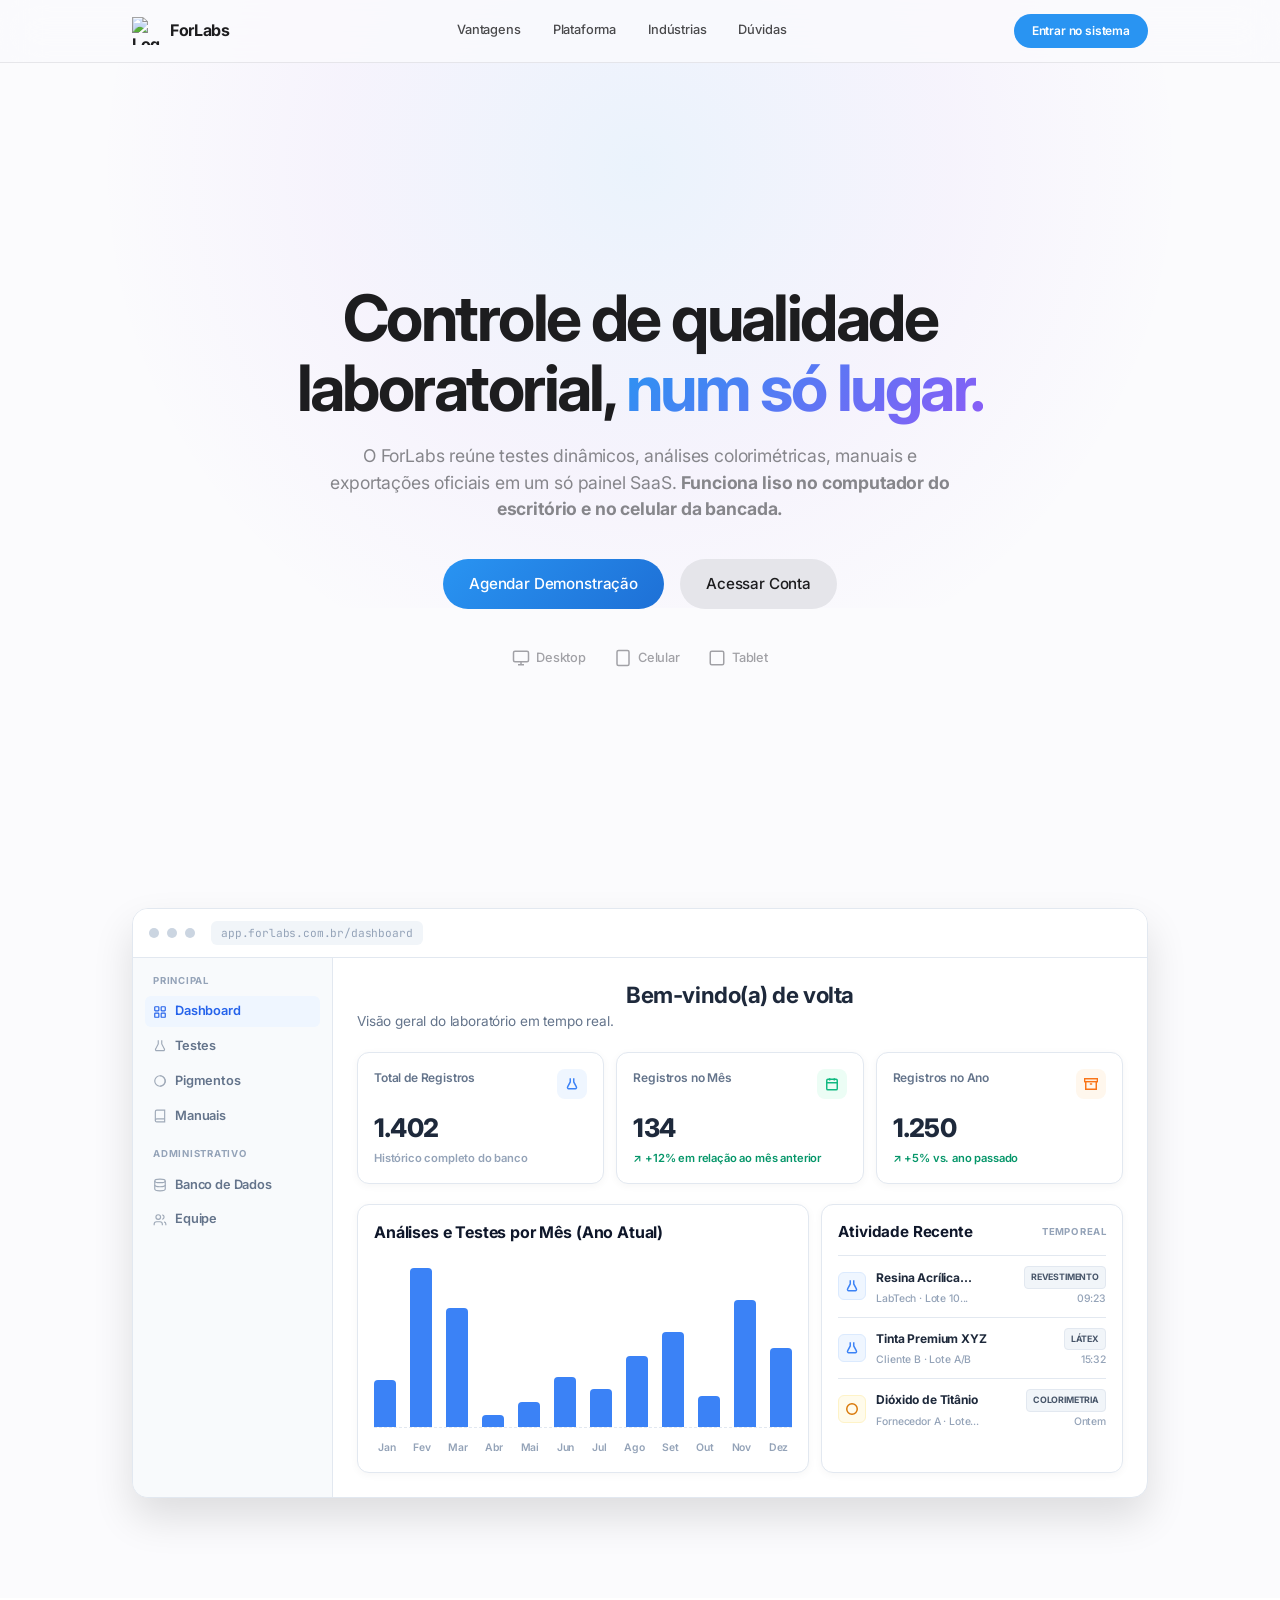
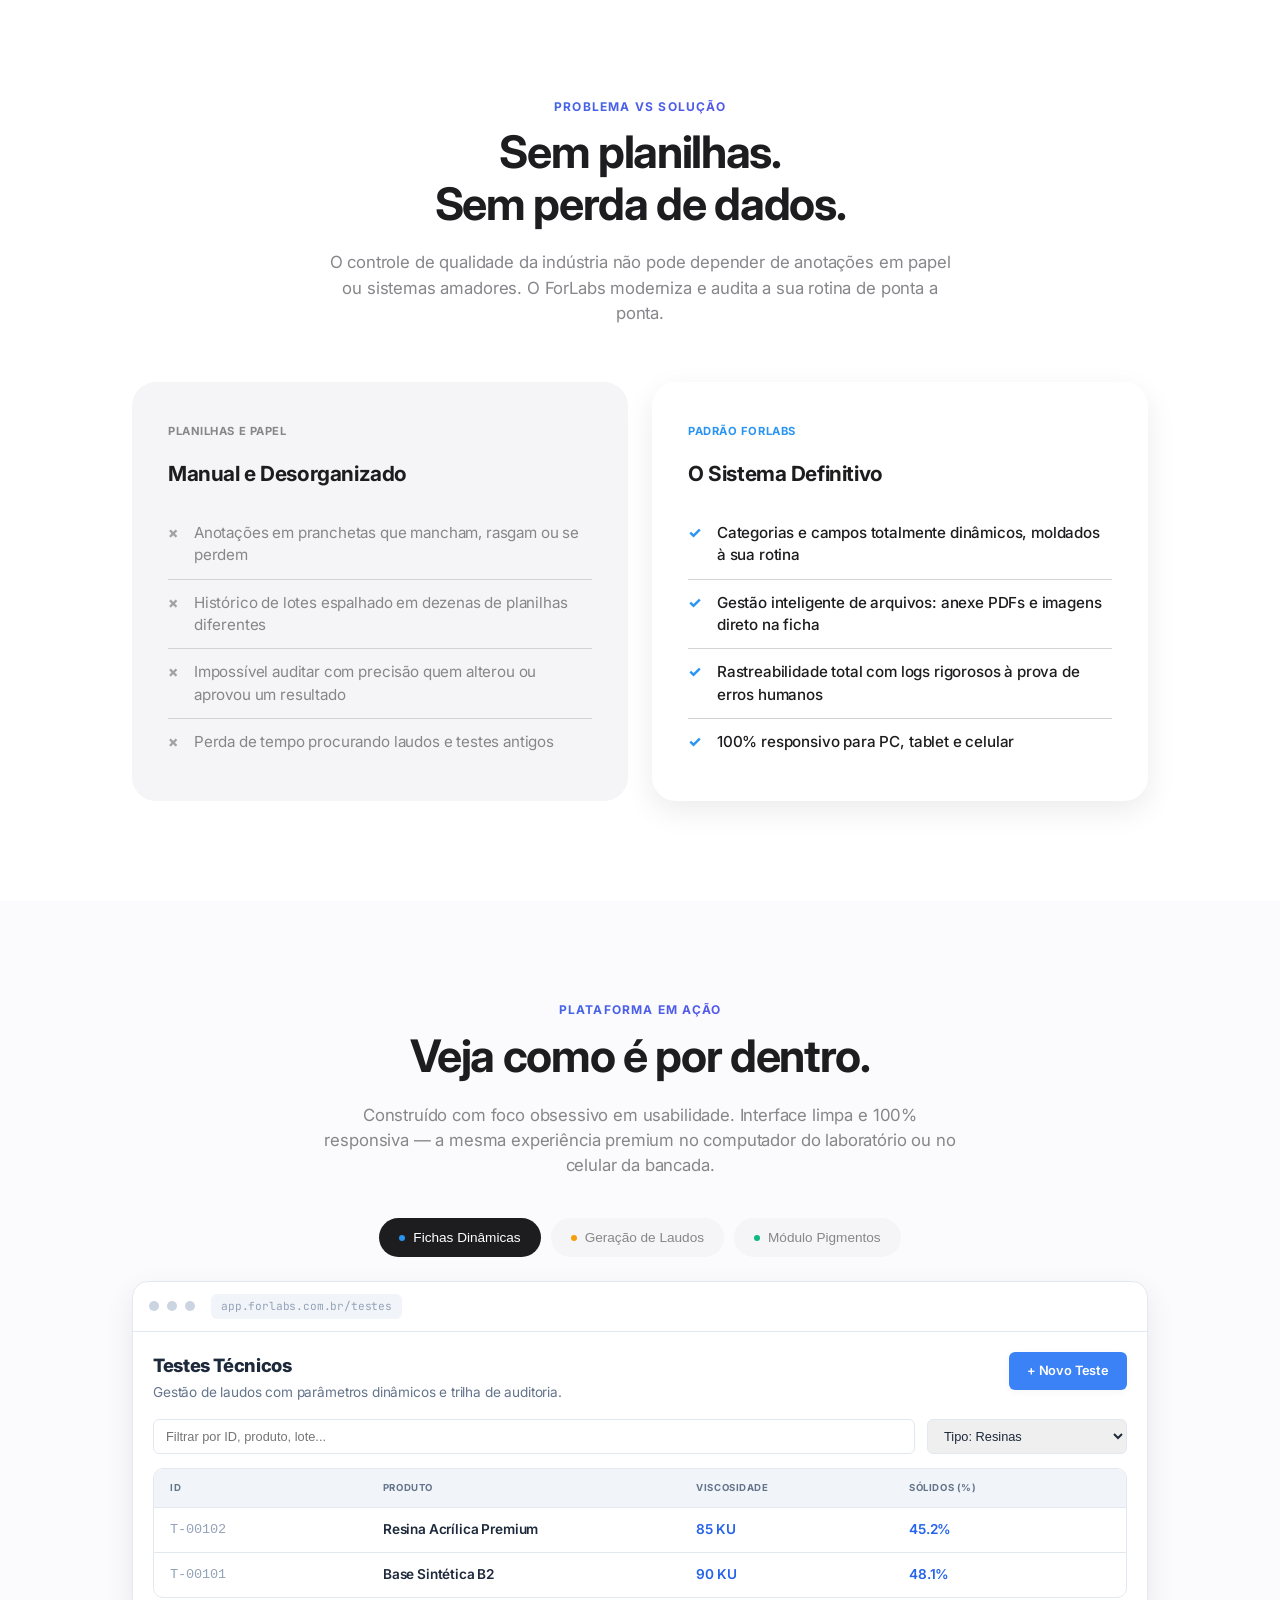
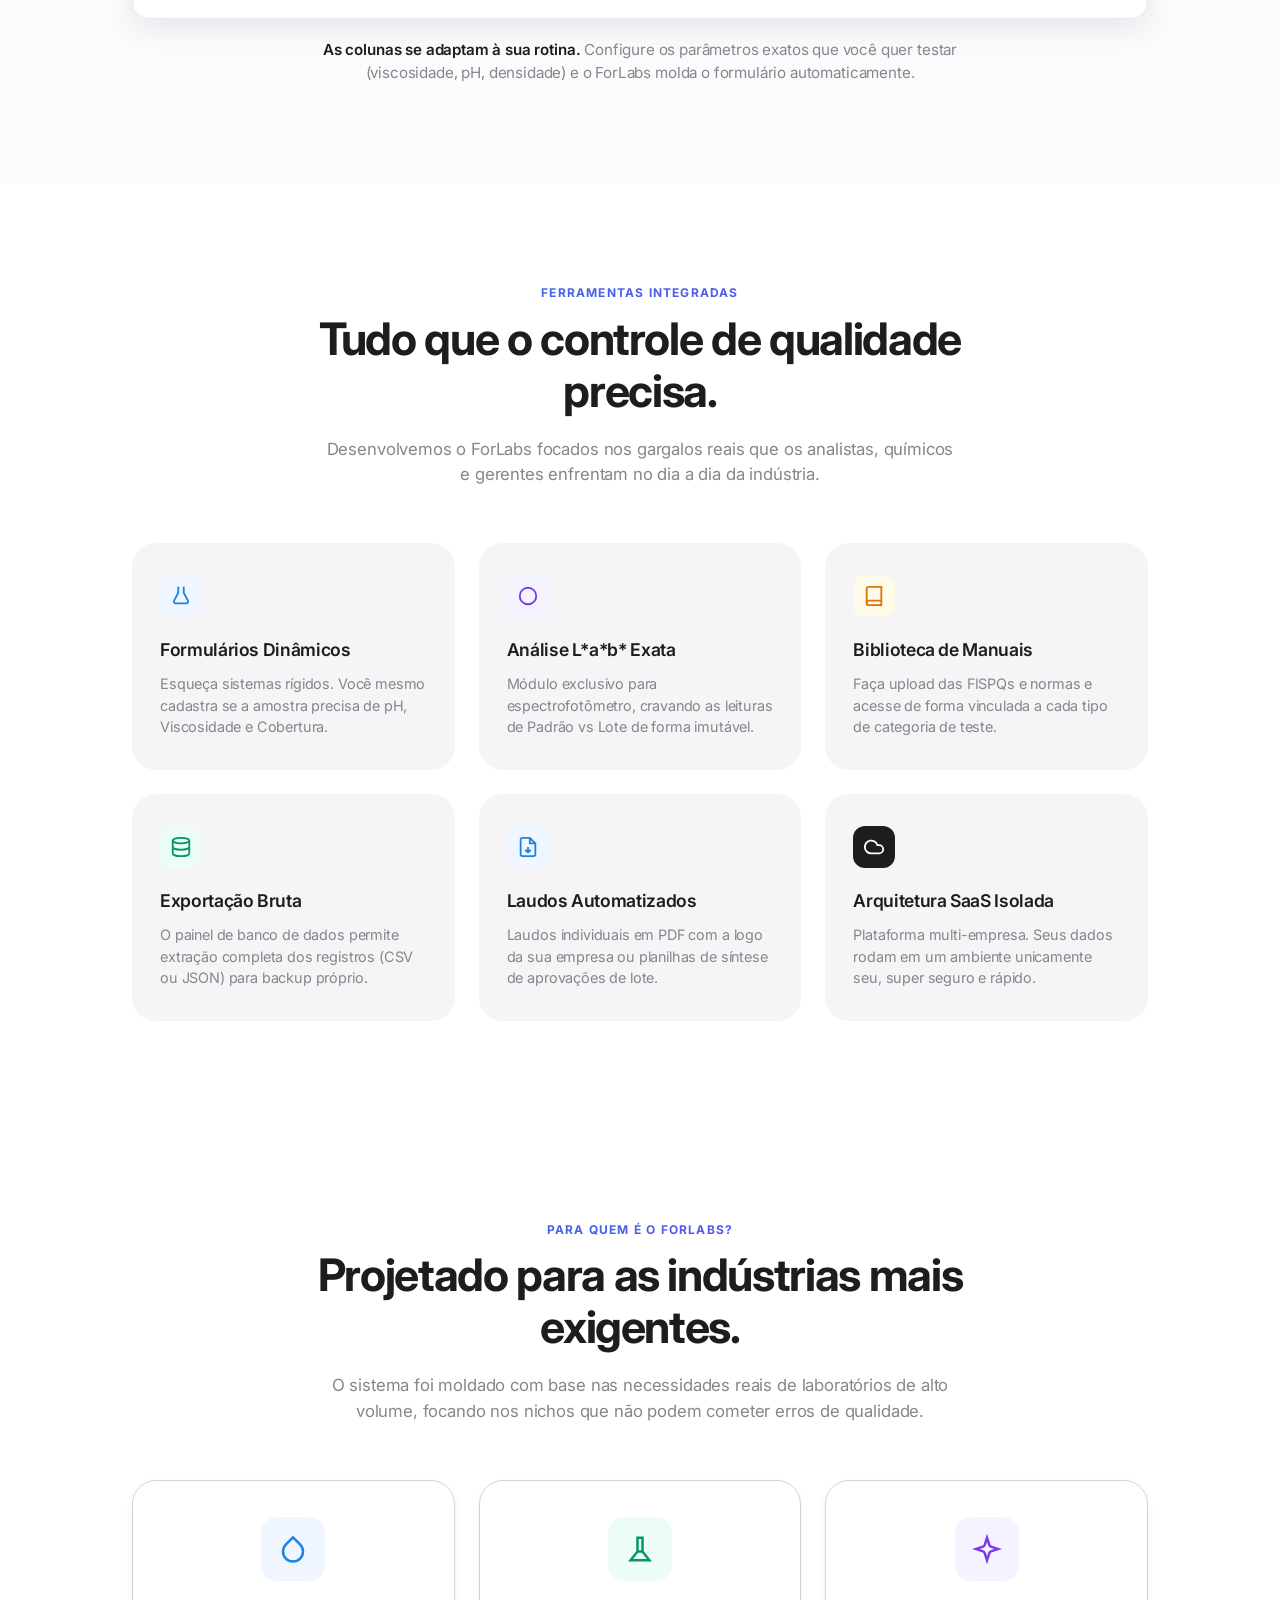
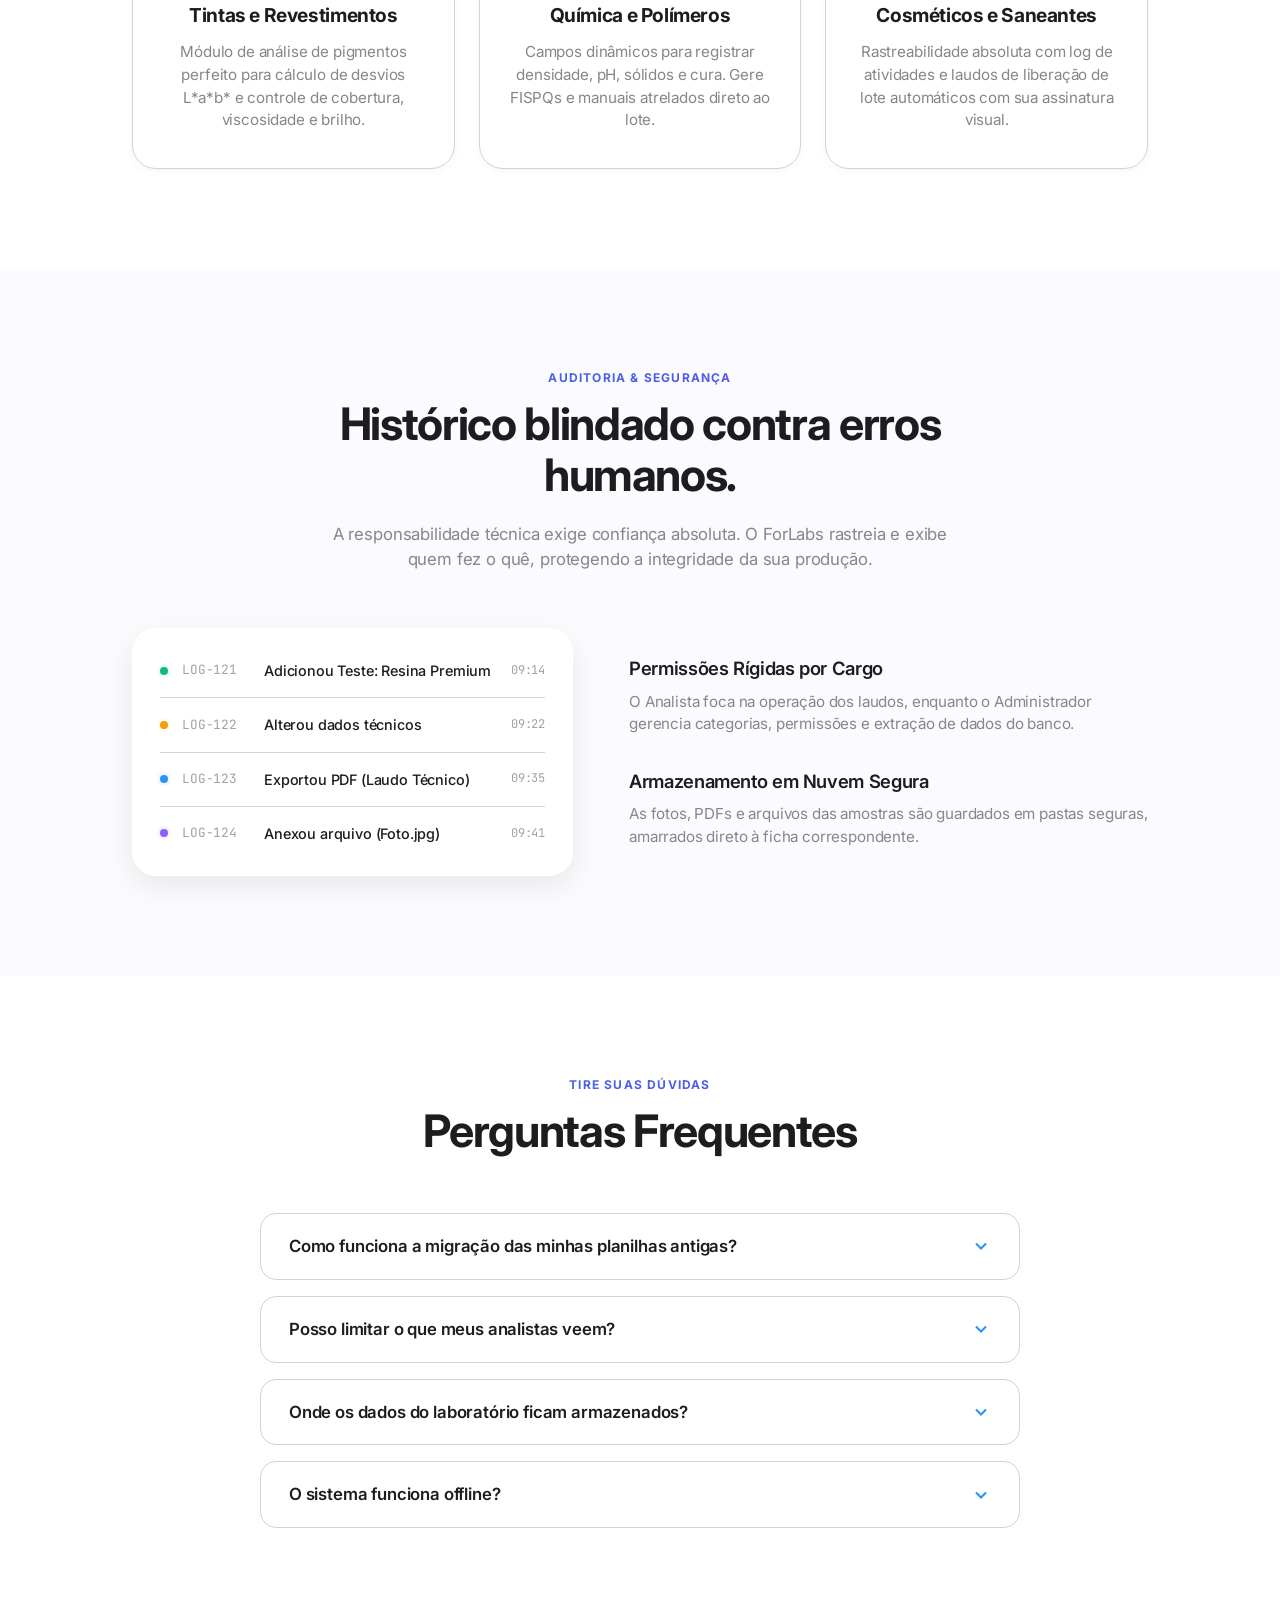
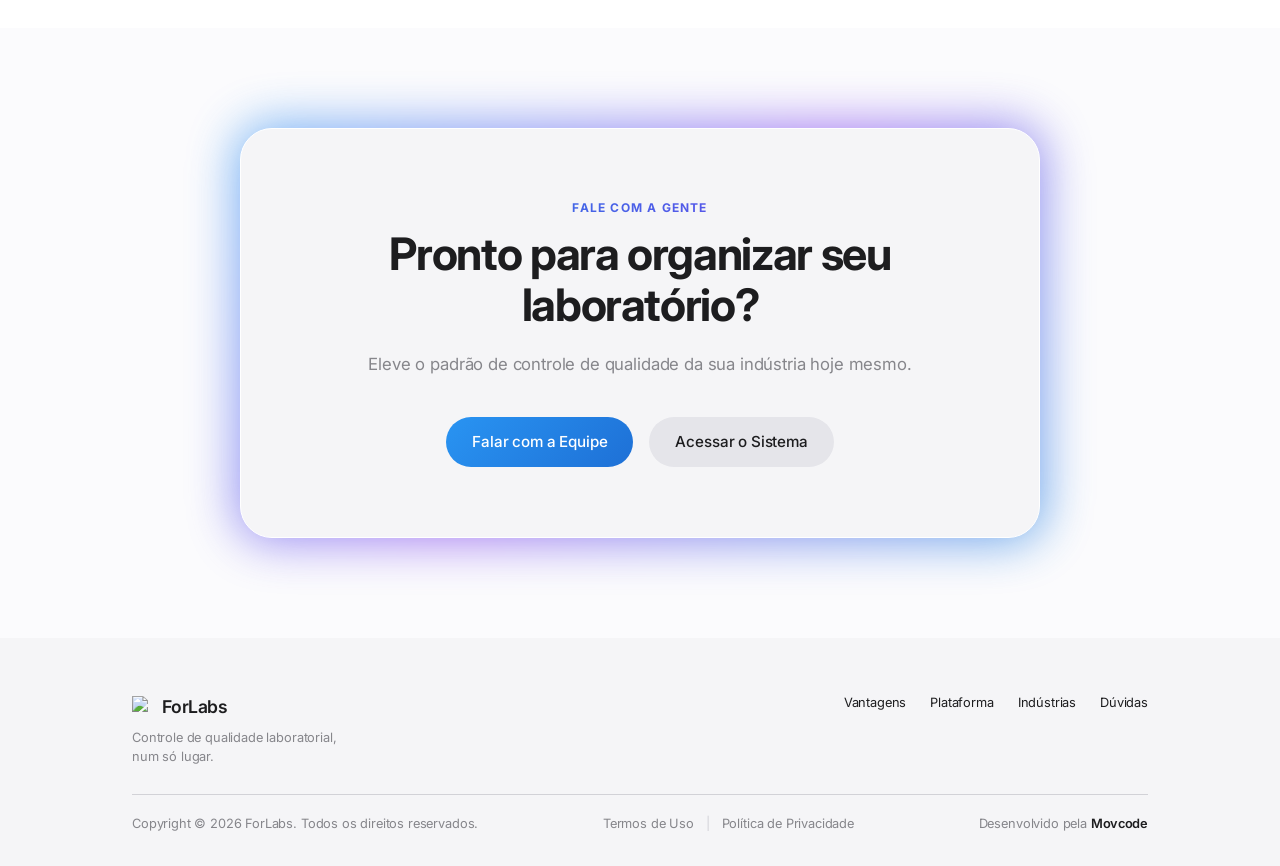
==== commit 02016720: "Faz a hero ocupar a tela e separa o mockup do dashboard - A hero (título, subtítulo, CTAs e badges) " ====
--- a/index.html
+++ b/index.html
@@ -210,10 +210,20 @@
   /* ===== HERO COM GRADIENTE DE FUNDO ===== */
   .hero{
     position:relative;
-    padding:90px 0 70px;
+    display:flex;
+    flex-direction:column;
+    justify-content:center;
+    min-height:calc(100vh - 55px);
+    min-height:calc(100dvh - 55px);
+    padding-top:90px;
+    padding-bottom:40px;
     text-align: center;
   }
-  
+
+  .hero-showcase{
+    padding-bottom:100px;
+  }
+
   .hero::before {
     content: '';
     position: absolute;
@@ -235,6 +245,7 @@
     max-width:820px;
     margin:0 auto 20px;
     color:var(--text);
+    overflow-wrap:break-word;
   }
   
   h1 .accent{
@@ -770,8 +781,10 @@
         Tablet
       </span>
     </div>
-
-    <!-- MOCKUP DASHBOARD -->
+  </div>
+
+  <!-- MOCKUP DASHBOARD (fora da hero: não precisa caber na tela inicial) -->
+  <div class="wrap hero-showcase">
     <div class="dash-frame reveal">
       <div class="dash-topbar">
         <span class="tdot"></span><span class="tdot"></span><span class="tdot"></span>
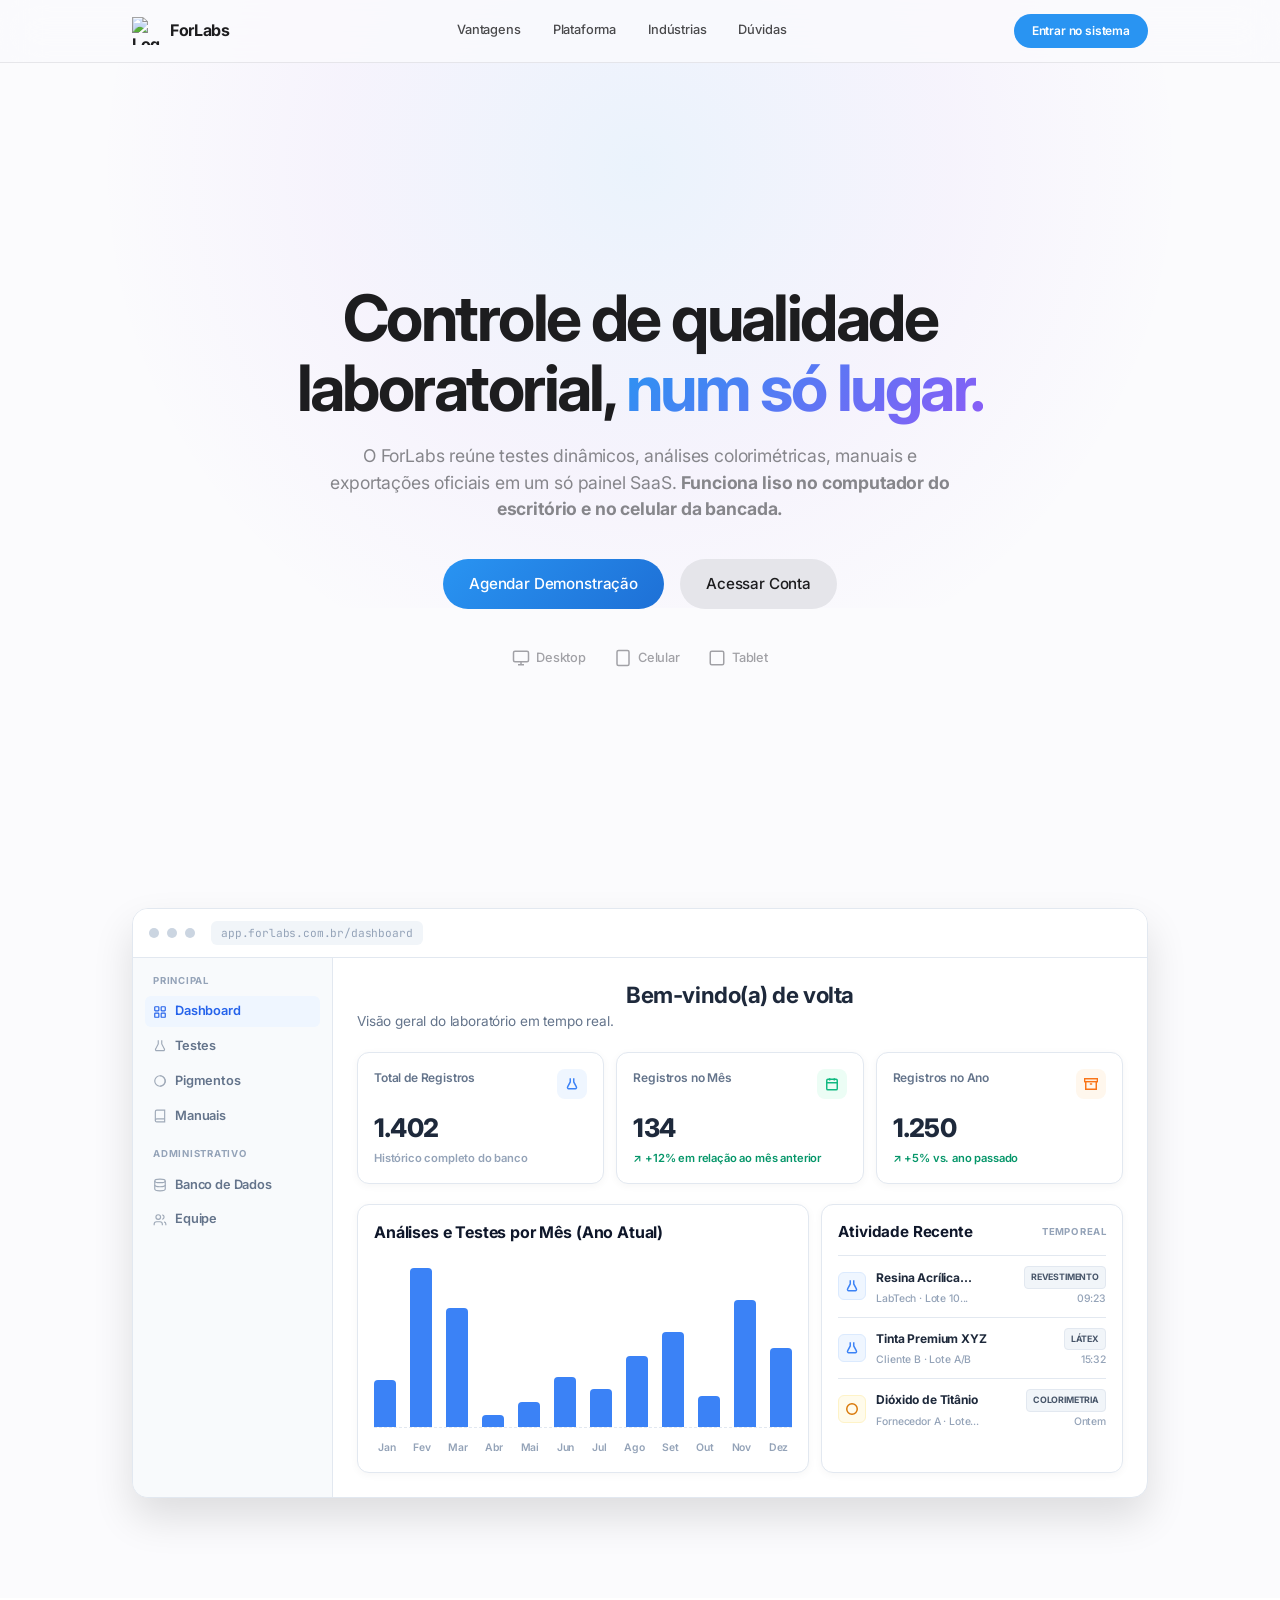
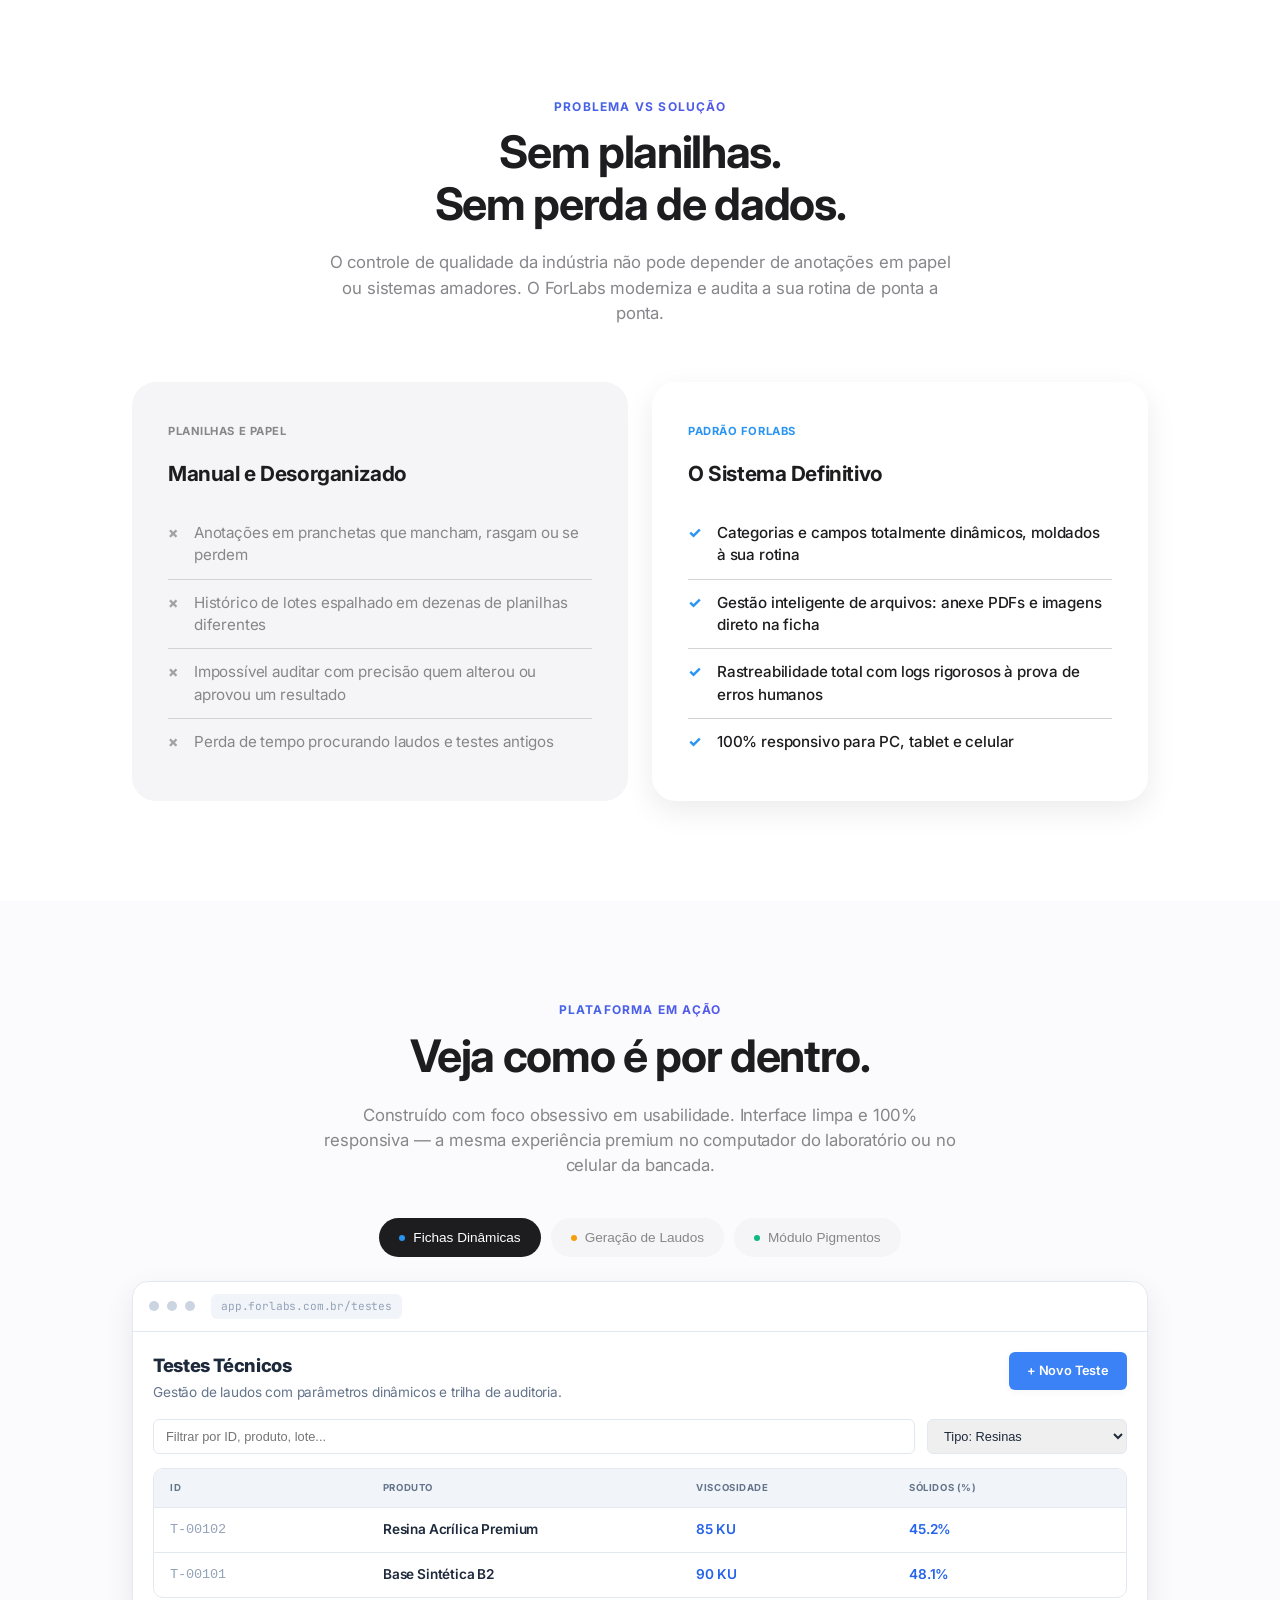
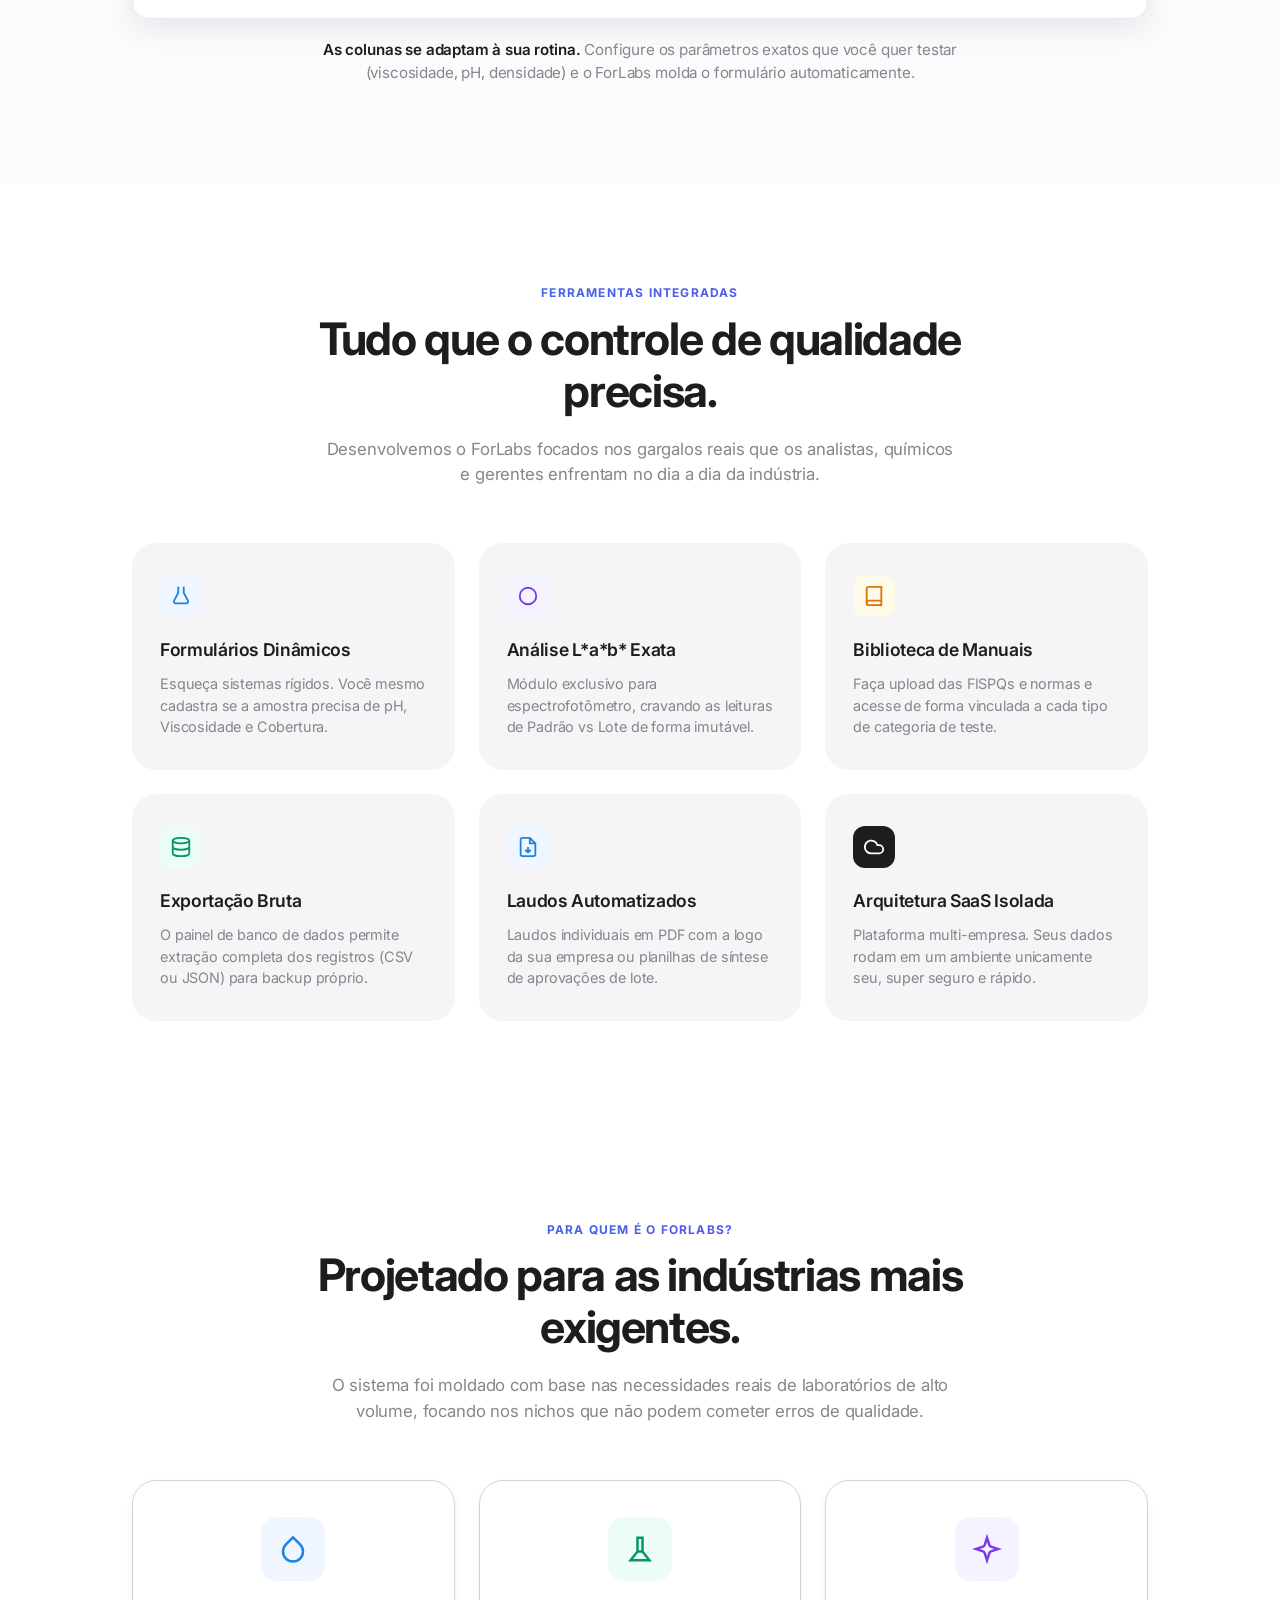
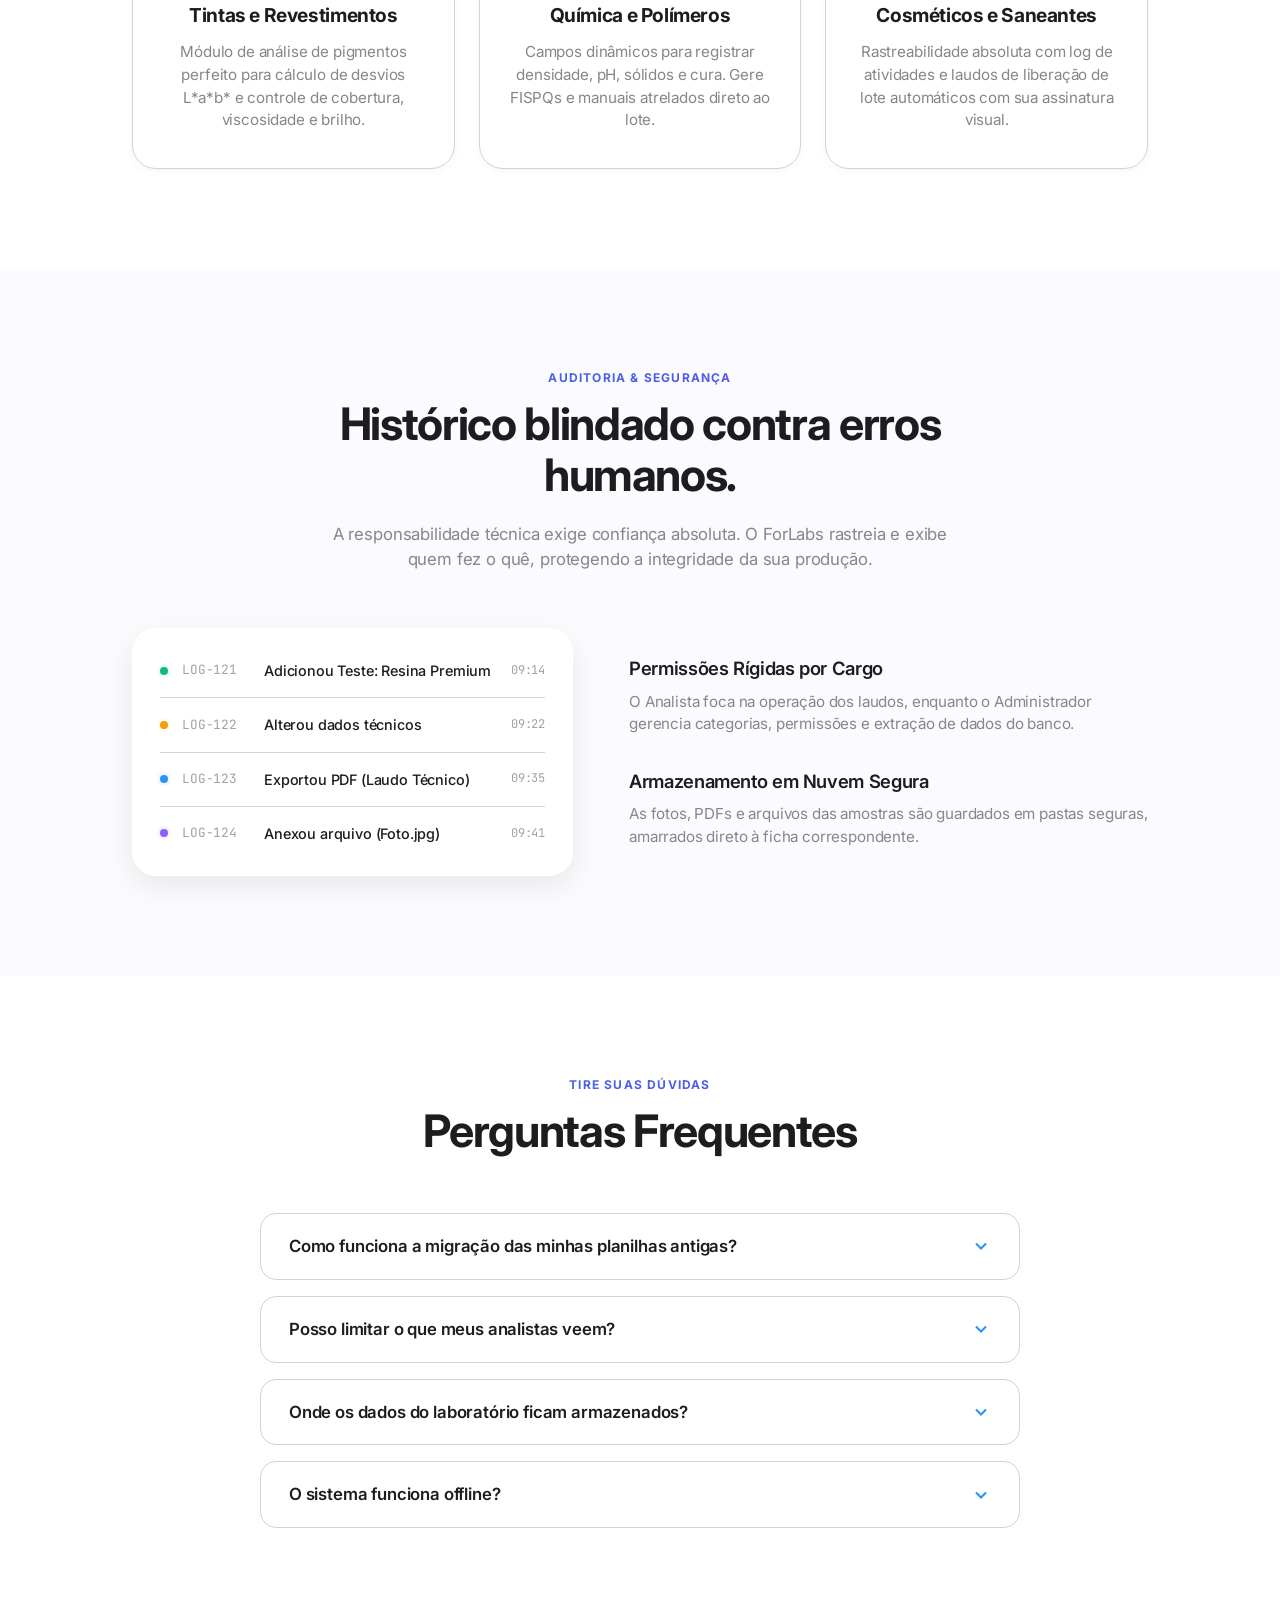
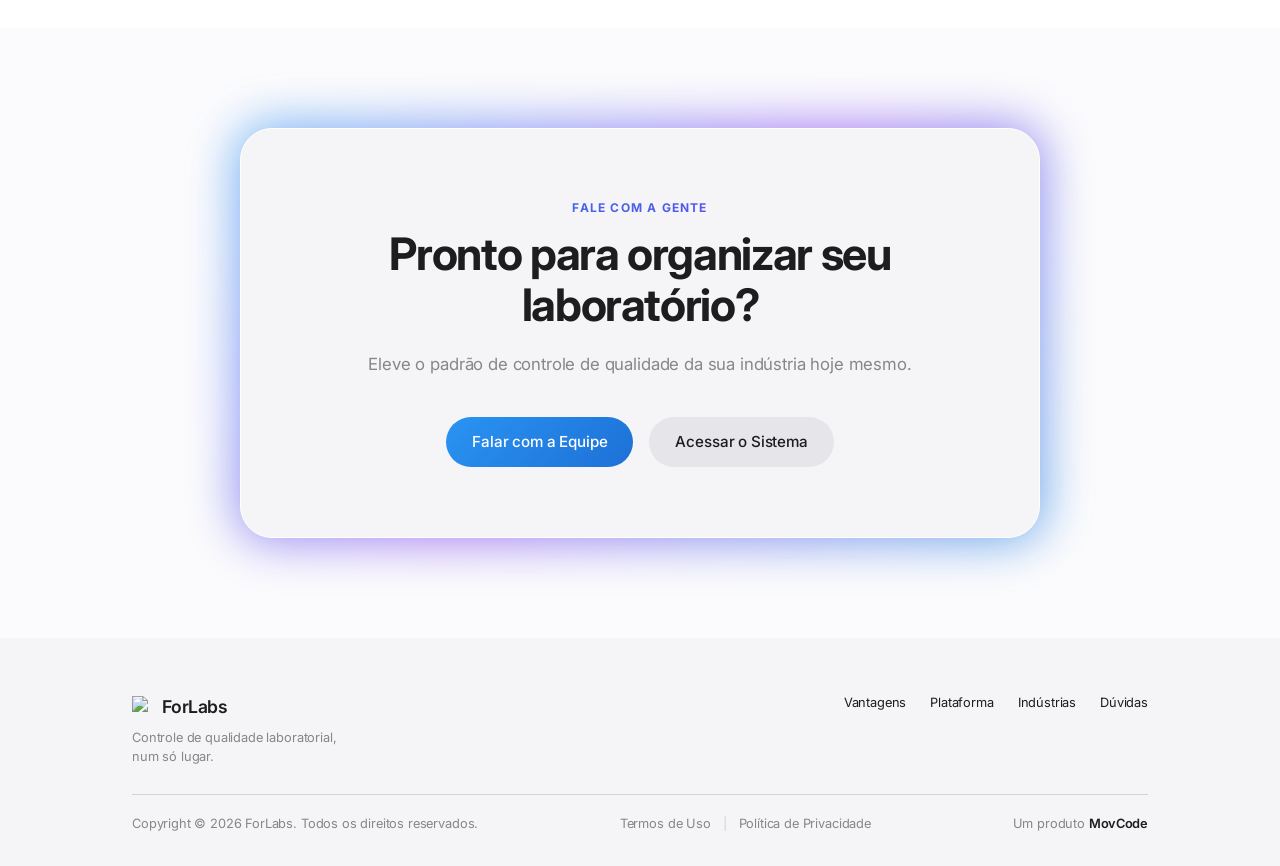
==== commit e1d46dc0: "Troca badge do rodapé de "Desenvolvido pela Movcode" para "Um produto MovCode" Co-Authored-By: Claud" ====
--- a/index.html
+++ b/index.html
@@ -1358,7 +1358,7 @@
         <span class="sep">|</span>
         <a href="/privacidade">Política de Privacidade</a>
       </div>
-      <p class="movcode-badge">Desenvolvido pela <a href="https://movcode.com.br" target="_blank" rel="noopener" style="text-decoration:none; color:inherit;"><strong>Movcode</strong></a></p>
+      <p class="movcode-badge">Um produto <a href="https://movcode.com.br" target="_blank" rel="noopener" style="text-decoration:none; color:inherit;"><strong>MovCode</strong></a></p>
     </div>
   </div>
 </footer>
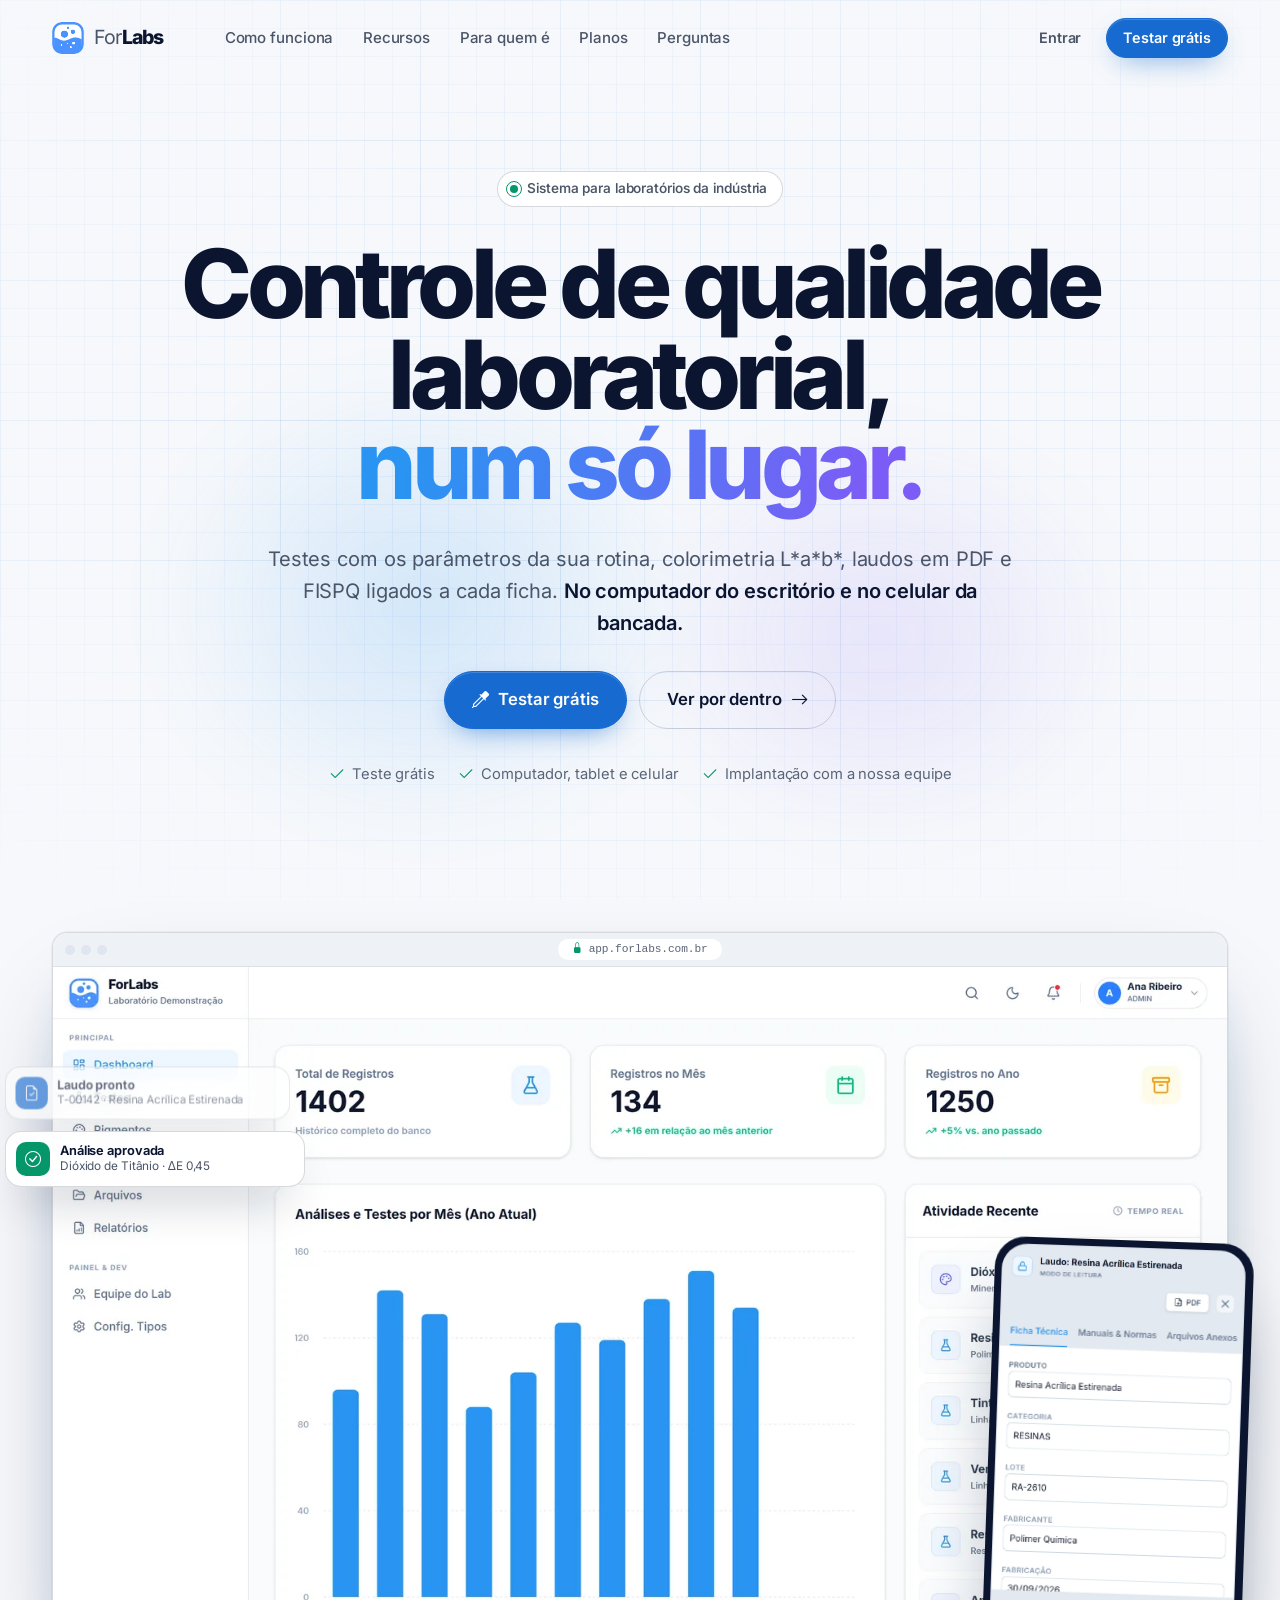
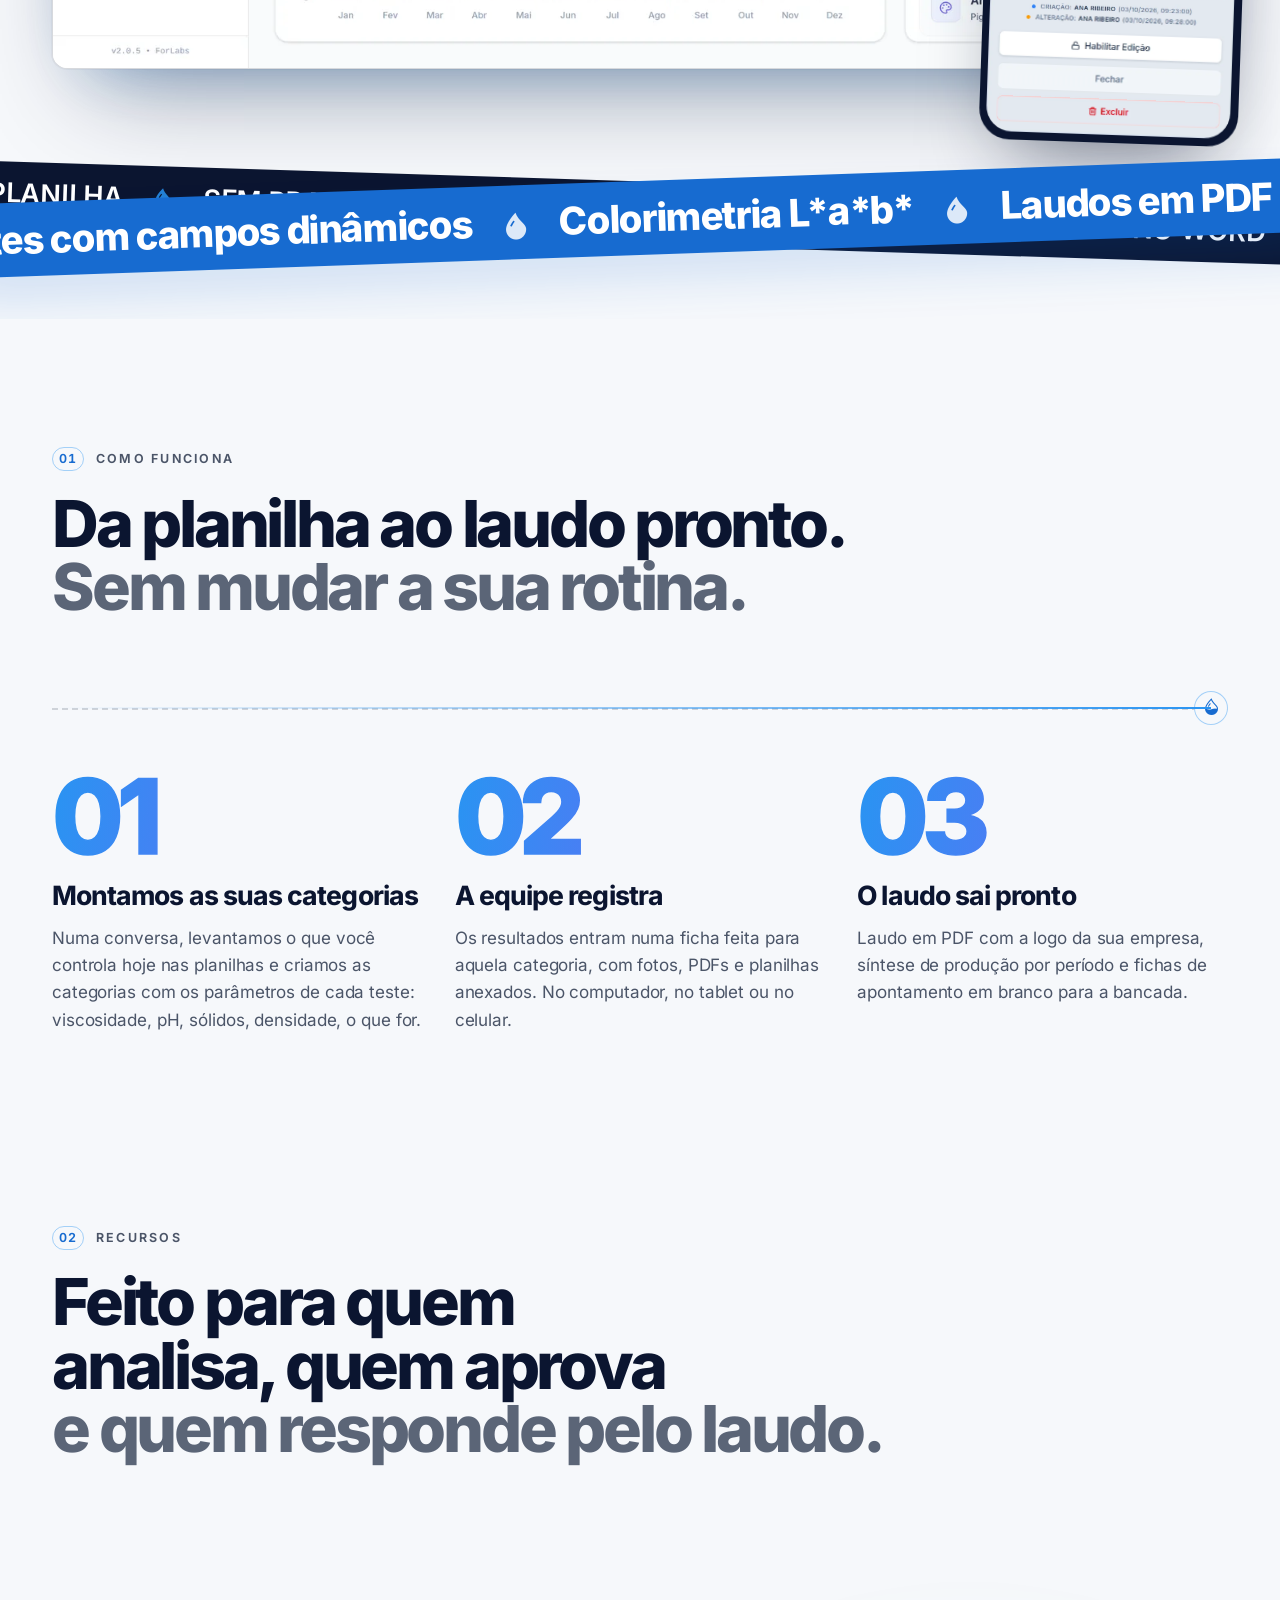
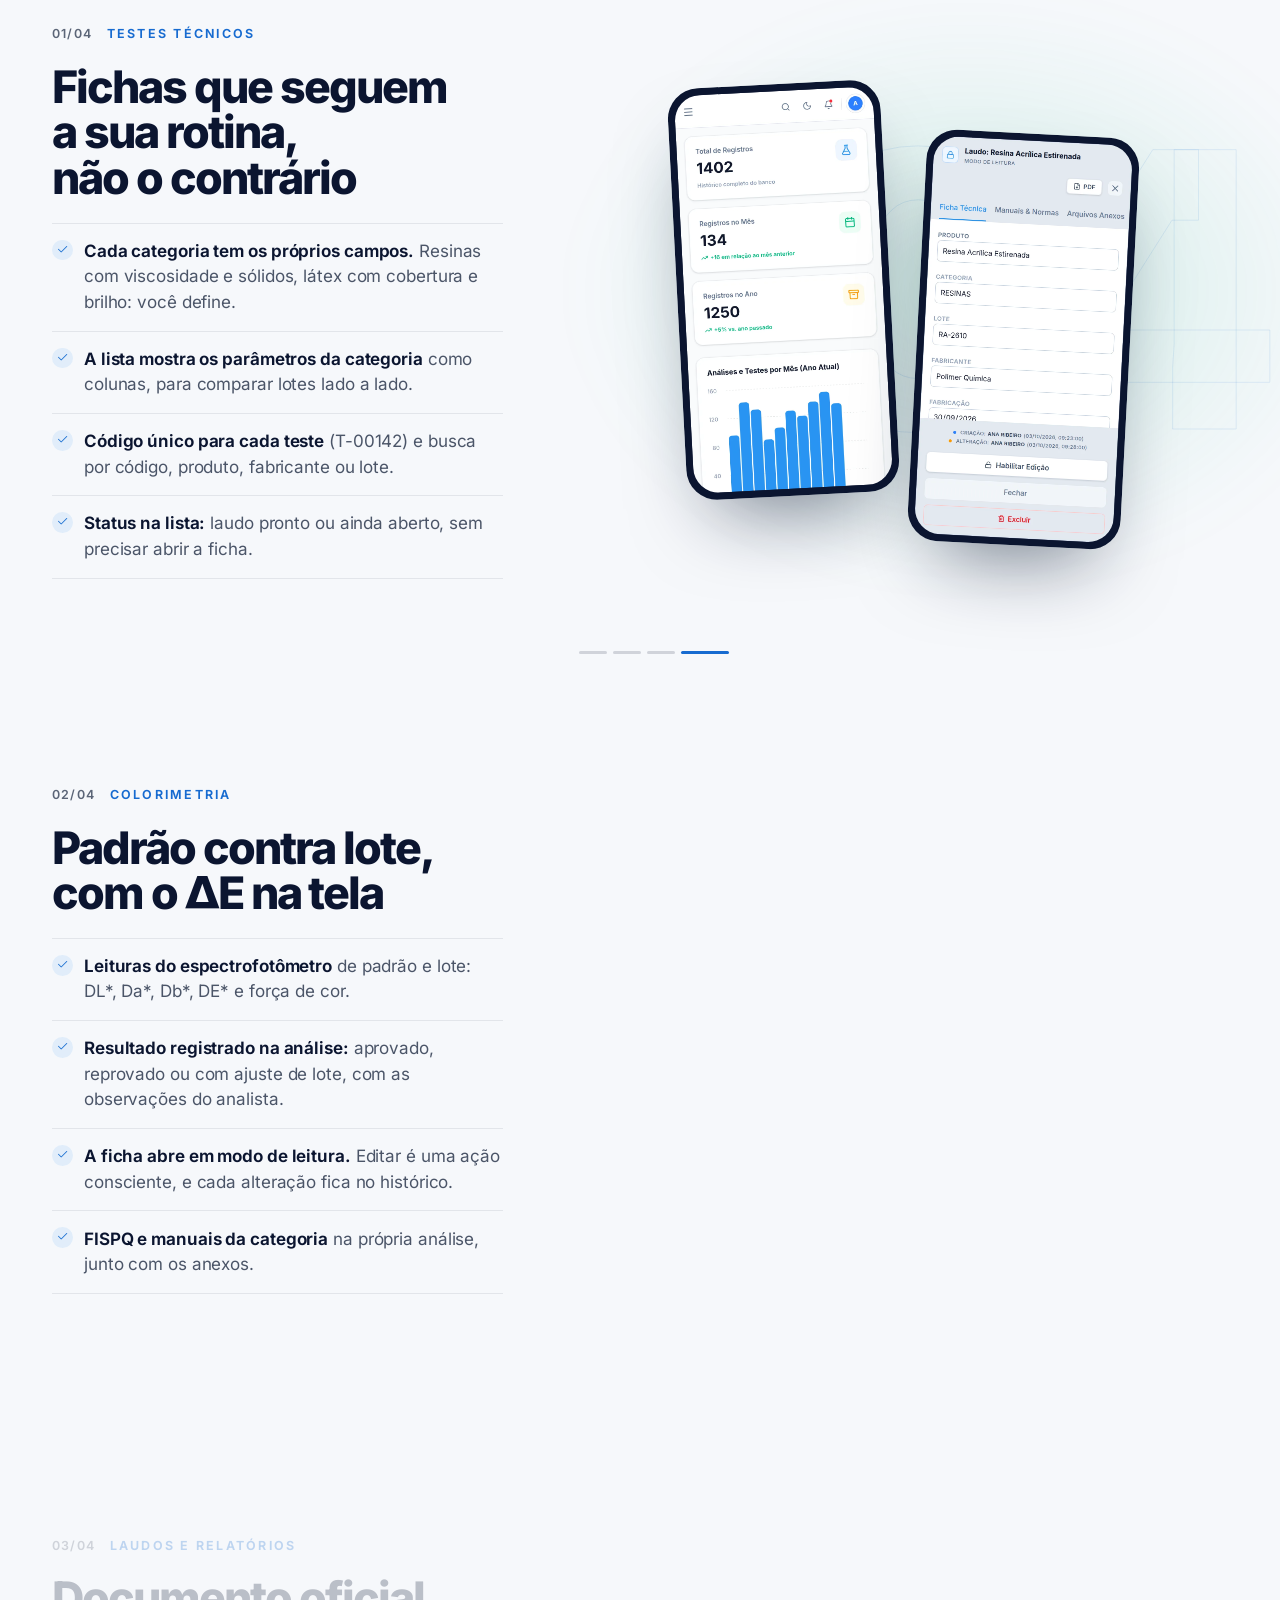
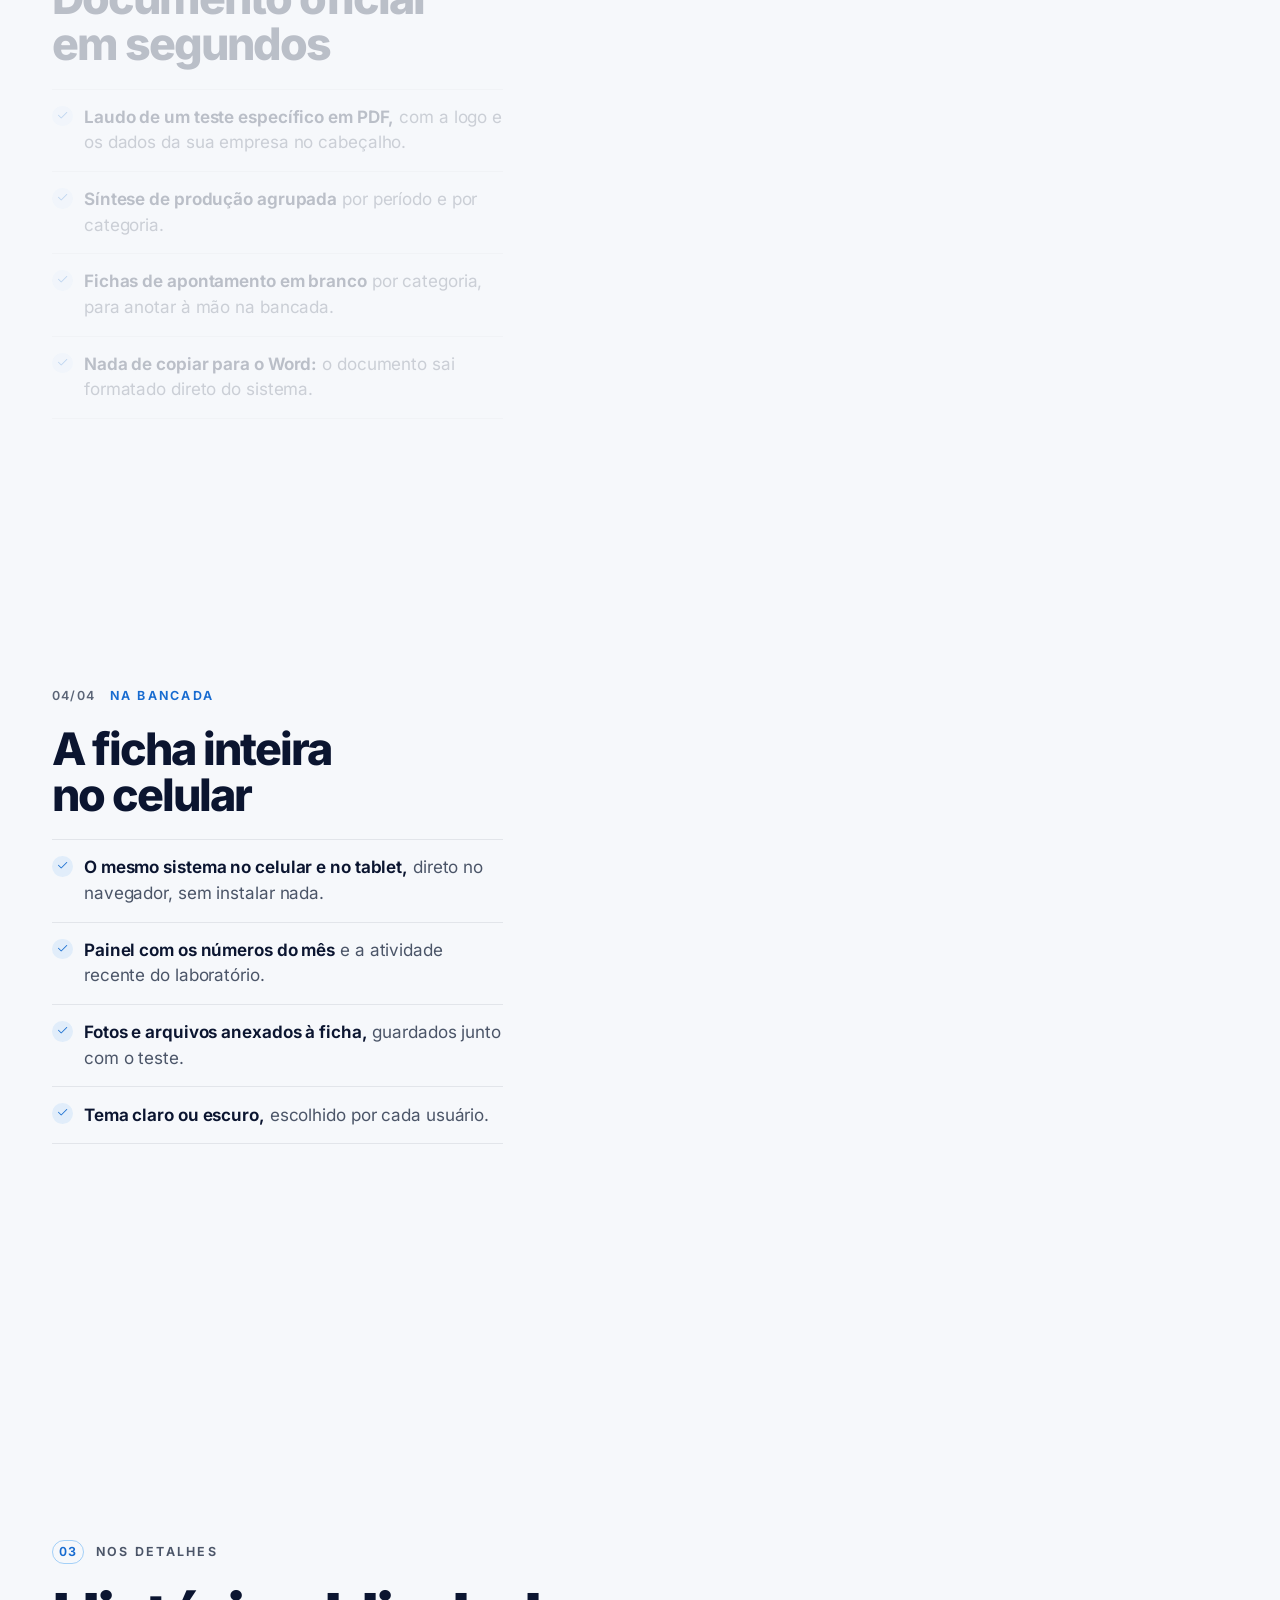
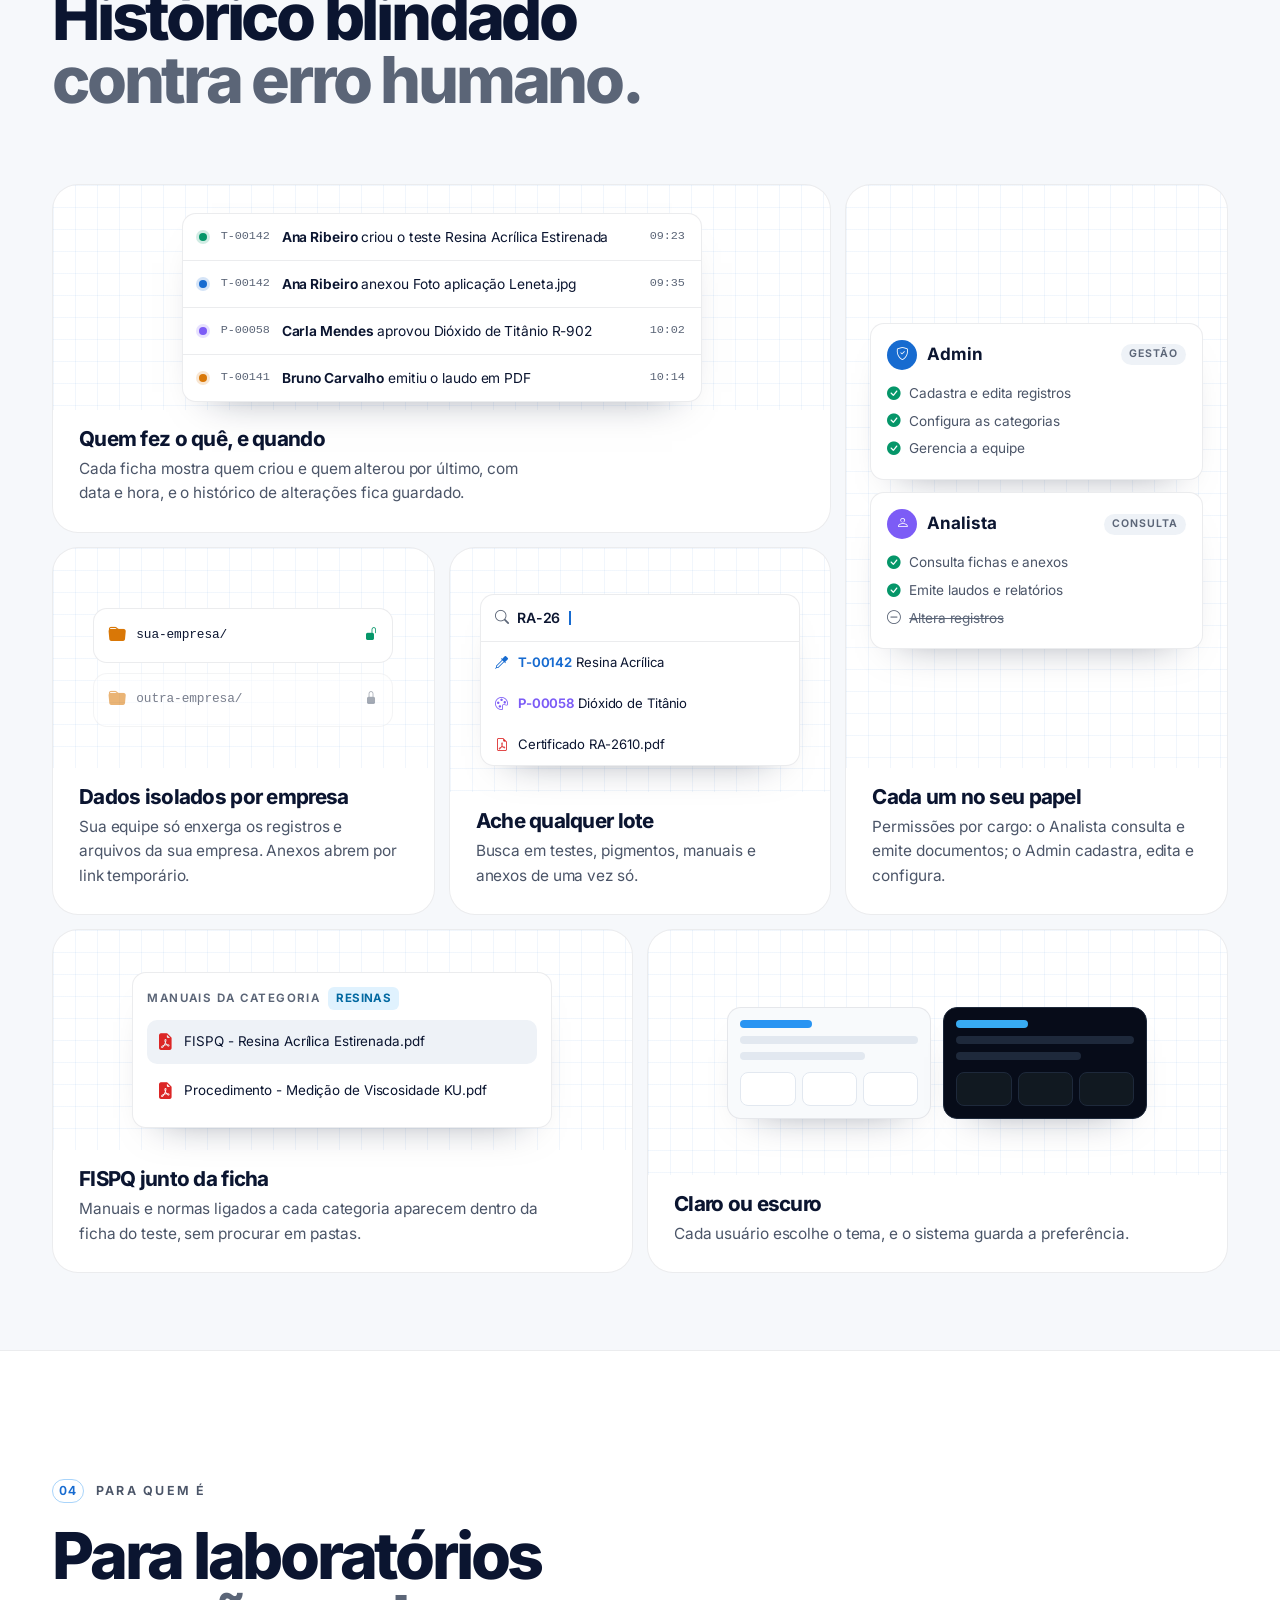
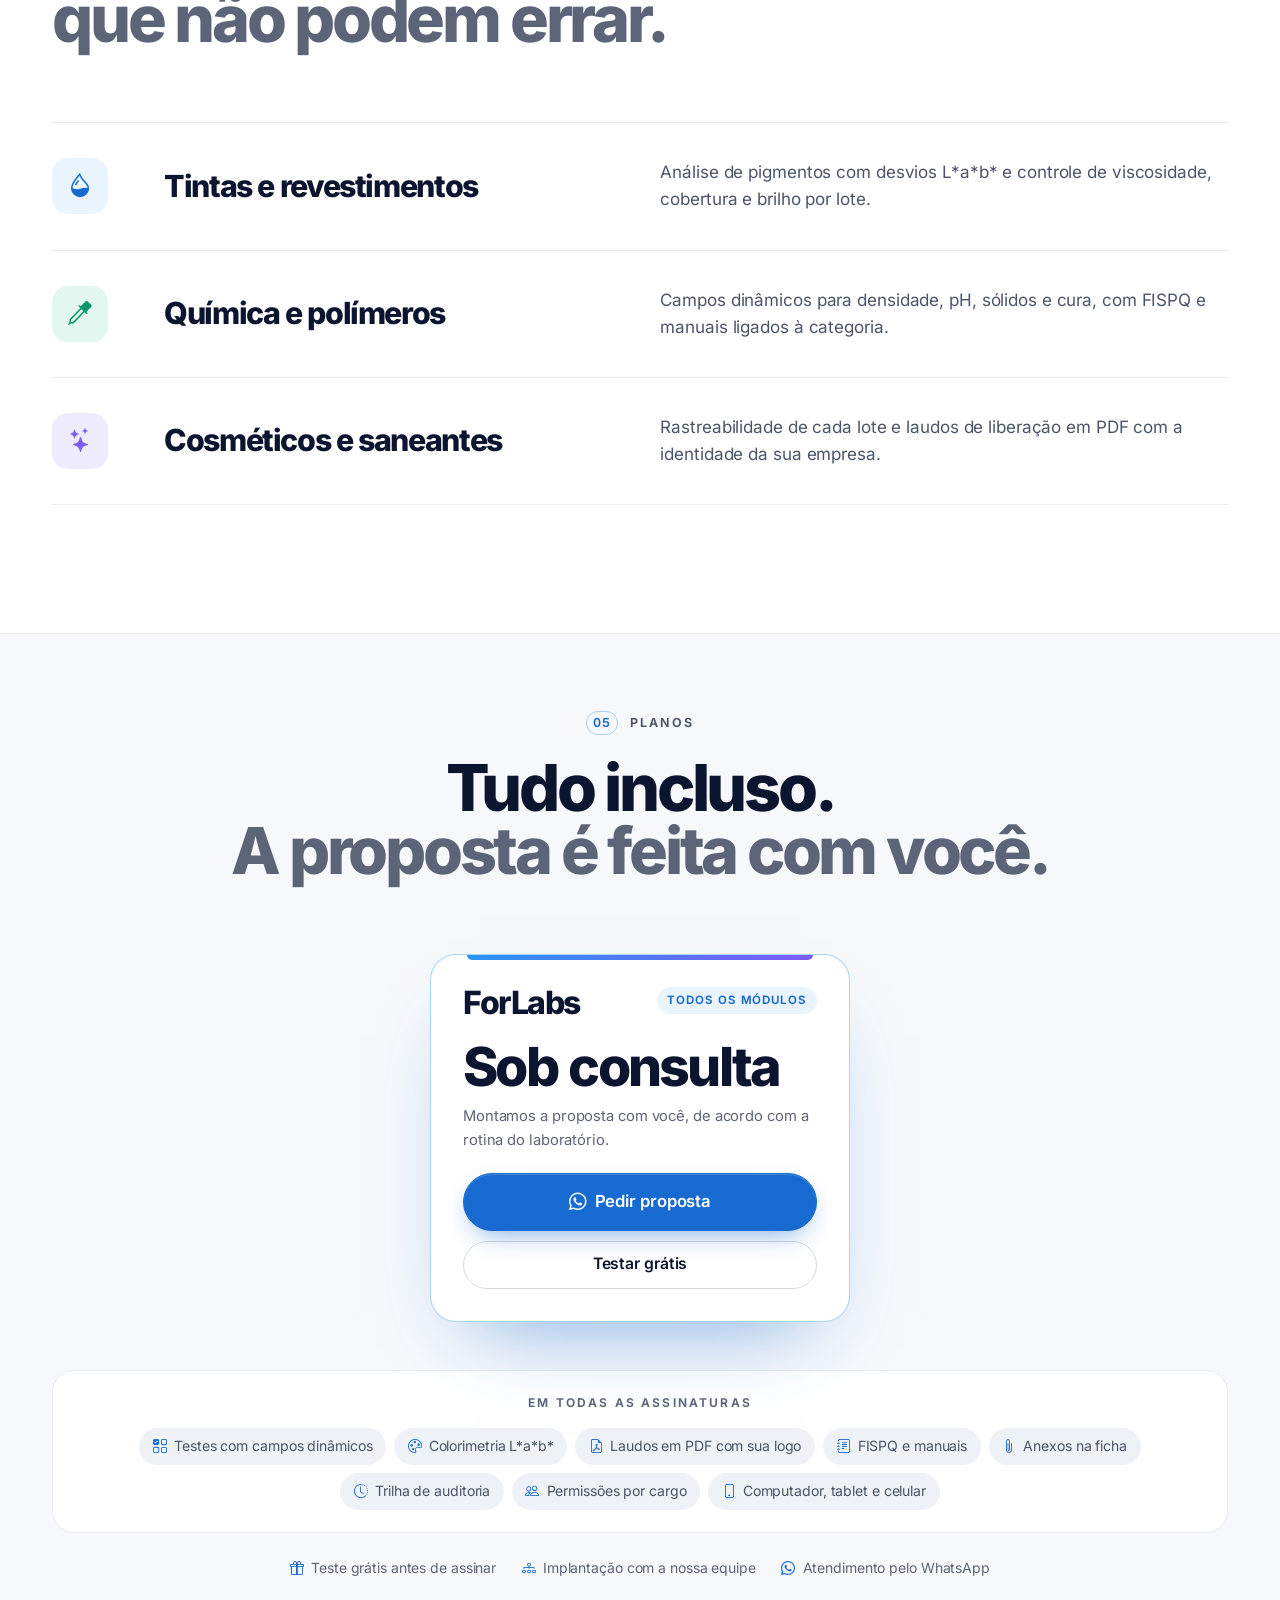
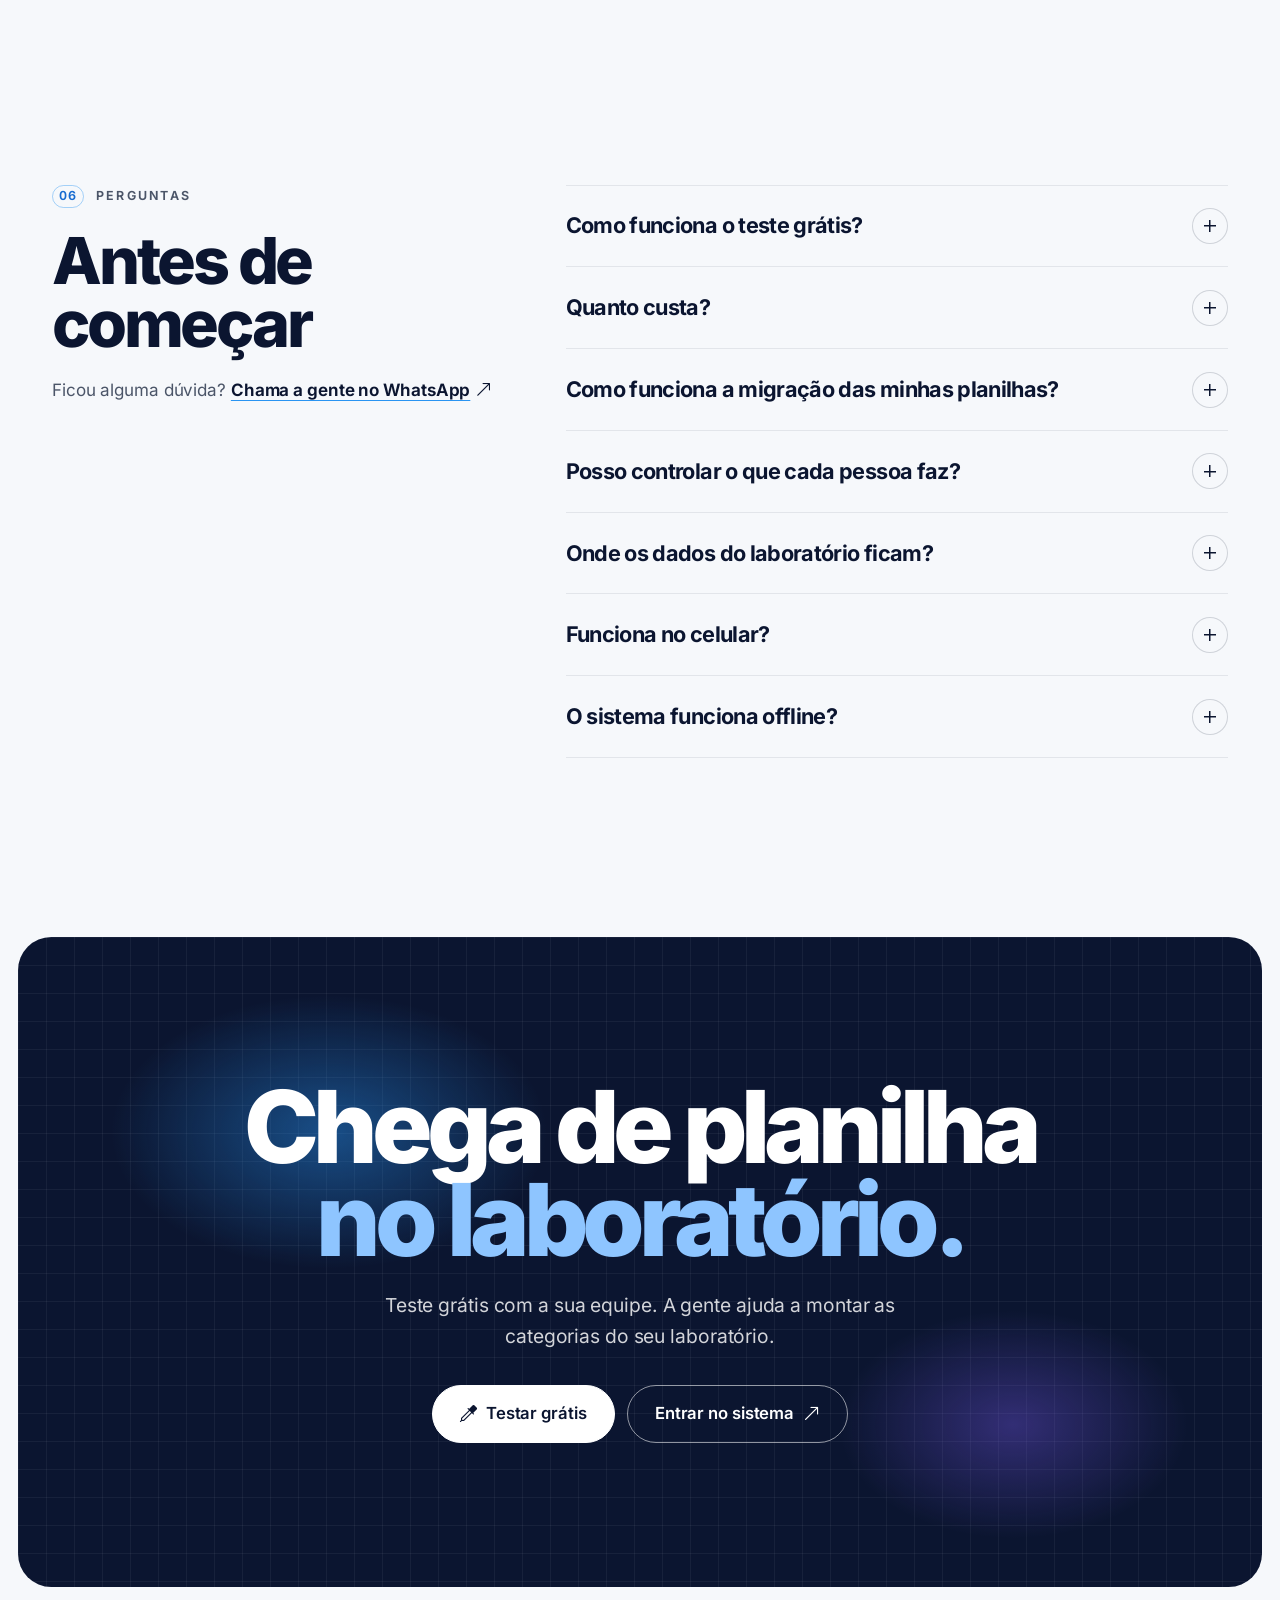
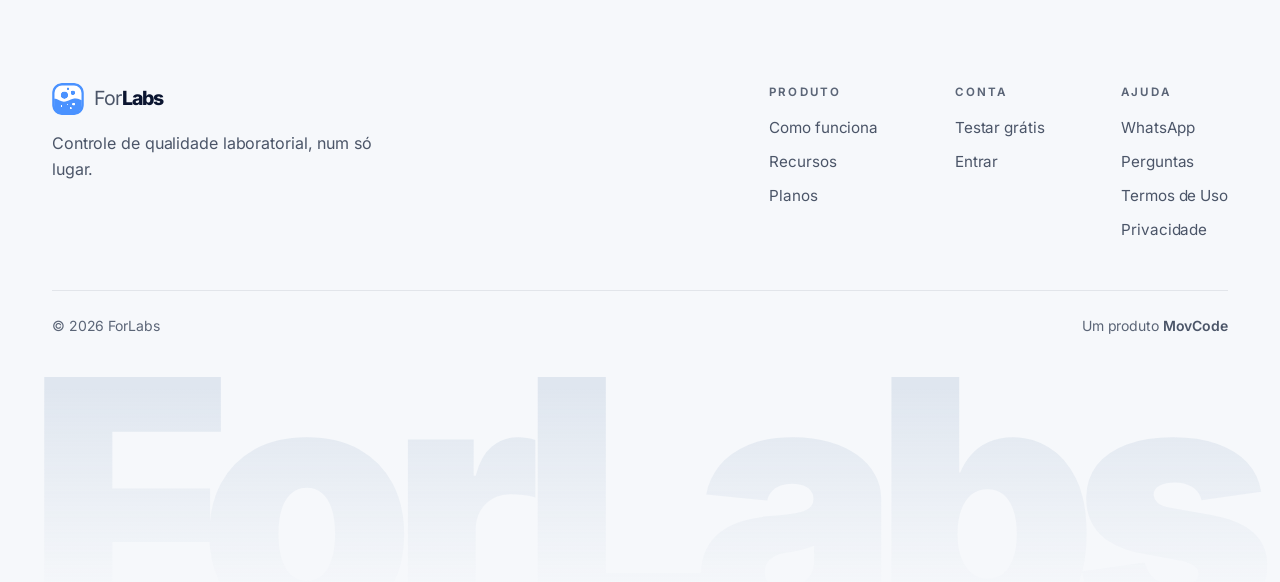
==== commit 583b1151: "Atualiza o site para o padrão MovCode, com telas reais e planos - Reestrutura no padrão dos sites de" ====
--- a/index.html
+++ b/index.html
@@ -1,1454 +1,518 @@
-<!DOCTYPE html>
-<html lang="pt-BR">
-<head>
-<meta charset="UTF-8">
-<meta name="viewport" content="width=device-width, initial-scale=1.0">
-<title>ForLabs</title>
-<link rel="icon" href="icone.svg" type="image/svg+xml">
-<link rel="preconnect" href="https://fonts.googleapis.com">
-<link rel="preconnect" href="https://fonts.gstatic.com" crossorigin>
-<link href="https://fonts.googleapis.com/css2?family=Inter:wght@400;500;600;700;800&family=JetBrains+Mono:wght@400;500;600;700&display=swap" rel="stylesheet">
-<style>
-  :root{
-    /* Paleta inspirada na Apple + Azul ForLabs */
-    --bg: #FBFBFD;
-    --bg-soft: #F5F5F7;
-    --white: #FFFFFF;
-    
-    --border: #D2D2D7;
-    --border-soft: #E5E5EA;
-    
-    --text: #1D1D1F;
-    --text-dim: #86868B;
-    --text-faint: #A1A1A6;
-
-    --blue: #2994F2;
-    --blue-soft: #EFF6FF;
-    --blue-deep: #1C84E2;
-
-    --green: #10B981;
-    --green-soft: #ECFDF5;
-    --green-deep: #059669;
-
-    --amber: #F59E0B;
-    --amber-soft: #FFFBEB;
-    --amber-deep: #D97706;
-
-    --purple: #8B5CF6;
-    --purple-soft: #F5F3FF;
-    --purple-deep: #7C3AED;
-
-    --shadow-sm: 0 2px 8px rgba(0, 0, 0, 0.04);
-    --shadow-card: 0 10px 30px rgba(0, 0, 0, 0.08);
-    --shadow-card-hover: 0 20px 40px rgba(0, 0, 0, 0.12);
-    --shadow-btn: 0 4px 14px 0 rgba(41, 148, 242, 0.25);
-
-    --font: -apple-system, BlinkMacSystemFont, 'Inter', system-ui, sans-serif;
-    --font-mono: 'JetBrains Mono', monospace;
-    --radius: 24px;
-  }
-
-  *{margin:0;padding:0;box-sizing:border-box;}
-  html{scroll-behavior:smooth;}
-
-  body{
-    background:var(--bg);
-    color:var(--text);
-    font-family:var(--font);
-    line-height:1.47059;
-    letter-spacing: -0.01em;
-    -webkit-font-smoothing:antialiased;
-    overflow-x: hidden;
-  }
-
-  a{color:inherit;text-decoration:none;}
-  ::selection{background:var(--blue-soft);color:var(--blue-deep);}
-
-  :focus-visible {
-    outline: 2px solid var(--blue);
-    outline-offset: 2px;
-    border-radius: 980px;
-  }
-
-  .wrap{
-    max-width:1080px;
-    margin:0 auto;
-    padding:0 32px;
-  }
-  @media (max-width:680px){
-    .wrap{padding:0 20px;}
-  }
-
-  /* ===== NAV ===== */
-  nav{
-    position:sticky;
-    top:0;
-    z-index:50;
-    background:rgba(251,251,253,0.8);
-    backdrop-filter:saturate(180%) blur(20px);
-    -webkit-backdrop-filter:saturate(180%) blur(20px);
-    border-bottom:1px solid rgba(210,210,215,0.5);
-  }
-  .nav-inner{
-    display:flex;
-    align-items:center;
-    justify-content:space-between;
-    padding:14px 32px;
-    max-width:1080px;
-    margin:0 auto;
-  }
-  @media (max-width:680px){
-    .nav-inner{padding:12px 20px;}
-  }
-  .logo{
-    display:flex;
-    align-items:center;
-    gap:10px;
-    font-weight:700;
-    font-size:1rem;
-    letter-spacing:-0.02em;
-    color: var(--text);
-  }
-  .logo-mark{
-    width:28px;height:28px;
-    display:flex;
-    align-items:center;
-    justify-content:center;
-    flex-shrink:0;
-  }
-  .logo-mark img{
-    width: 100%;
-    height: 100%;
-    object-fit: contain;
-  }
-  .nav-links{
-    display:flex;
-    gap:32px;
-    font-size:0.8rem;
-    color:var(--text);
-    font-weight:500;
-    opacity: 0.8;
-  }
-  .nav-links a{transition:opacity .2s ease;}
-  .nav-links a:hover{opacity:1;}
-
-  .nav-right{
-    display:flex;
-    align-items:center;
-    gap:14px;
-  }
-
-  .nav-toggle{
-    display:none;
-    flex-direction:column;
-    justify-content:center;
-    align-items:center;
-    gap:5px;
-    width:32px;height:32px;
-    background:none;
-    border:none;
-    padding:0;
-    cursor:pointer;
-    flex-shrink:0;
-  }
-  .nav-toggle span{
-    display:block;
-    width:100%;
-    height:2px;
-    background:var(--text);
-    border-radius:2px;
-    transition:transform .3s ease, opacity .3s ease;
-  }
-  .nav-toggle[aria-expanded="true"] span:nth-child(1){transform:translateY(7px) rotate(45deg);}
-  .nav-toggle[aria-expanded="true"] span:nth-child(2){opacity:0;}
-  .nav-toggle[aria-expanded="true"] span:nth-child(3){transform:translateY(-7px) rotate(-45deg);}
-
-  .mobile-menu{
-    display:none;
-    flex-direction:column;
-    padding:4px 32px 18px;
-    border-top:1px solid rgba(210,210,215,0.5);
-  }
-  .mobile-menu.open{display:flex;}
-  .mobile-menu a{
-    padding:14px 0;
-    font-size:0.95rem;
-    font-weight:500;
-    color:var(--text);
-    border-top:1px solid var(--border-soft);
-  }
-  .mobile-menu a:first-child{border-top:none;}
-  @media (max-width: 680px) {
-    .mobile-menu{padding:4px 20px 16px;}
-  }
-
-  @media (max-width: 800px) {
-    .nav-links { display: none; }
-    .nav-toggle { display: flex; }
-  }
-
-  .nav-cta{
-    font-size:0.75rem;
-    font-weight:600;
-    padding:8px 18px;
-    border-radius:980px;
-    background:var(--blue);
-    color:var(--white);
-    transition:all .2s ease;
-    white-space:nowrap;
-  }
-  .nav-cta:hover{
-    background:var(--blue-deep);
-    transform:scale(1.02);
-  }
-  @media (max-width: 400px) {
-    .nav-inner{padding-left:16px;padding-right:16px;}
-    .nav-right{gap:8px;}
-    .nav-cta{padding:8px 14px;font-size:0.7rem;}
-  }
-
-  /* ===== HERO COM GRADIENTE DE FUNDO ===== */
-  .hero{
-    position:relative;
-    display:flex;
-    flex-direction:column;
-    justify-content:center;
-    min-height:calc(100vh - 55px);
-    min-height:calc(100dvh - 55px);
-    padding-top:90px;
-    padding-bottom:40px;
-    text-align: center;
-  }
-
-  .hero-showcase{
-    padding-bottom:100px;
-  }
-
-  .hero::before {
-    content: '';
-    position: absolute;
-    top: -10%;
-    left: 50%;
-    transform: translateX(-50%);
-    width: 100vw;
-    height: 70vh;
-    background: radial-gradient(circle at 50% 30%, rgba(41, 148, 242, 0.08) 0%, rgba(124, 58, 237, 0.04) 40%, rgba(251,251,253,0) 70%);
-    z-index: -1;
-    pointer-events: none;
-  }
-
-  h1{
-    font-weight:700;
-    font-size:clamp(2.2rem, 5.5vw, 4rem);
-    line-height:1.1;
-    letter-spacing:-0.04em;
-    max-width:820px;
-    margin:0 auto 20px;
-    color:var(--text);
-    overflow-wrap:break-word;
-  }
-  
-  h1 .accent{
-    background: linear-gradient(135deg, var(--blue), var(--purple));
-    -webkit-background-clip: text;
-    -webkit-text-fill-color: transparent;
-    background-clip: text;
-  }
-
-  .hero-sub{
-    font-size:1.1rem;
-    color:var(--text-dim);
-    max-width:640px;
-    margin:0 auto 36px;
-    line-height: 1.5;
-    font-weight: 400;
-  }
-
-  .hero-actions{
-    display:flex;
-    gap:16px;
-    align-items:center;
-    justify-content:center;
-    flex-wrap:wrap;
-    margin-bottom:40px;
-  }
-  .btn-primary{
-    background: linear-gradient(135deg, var(--blue), #1e70d6);
-    color:#fff;
-    font-weight:500;
-    font-size:0.95rem;
-    letter-spacing: -0.01em;
-    padding:14px 26px;
-    border-radius:980px;
-    transition:all 0.3s ease;
-    display:inline-flex;
-    align-items:center;
-    justify-content:center;
-    gap:8px;
-  }
-  .btn-primary:hover{
-    background: linear-gradient(135deg, #1e70d6, var(--blue-deep));
-    box-shadow: 0 4px 14px 0 rgba(41, 148, 242, 0.35);
-  }
-  .btn-secondary{
-    font-size:0.95rem;
-    font-weight:500;
-    letter-spacing: -0.01em;
-    color:var(--text);
-    padding:14px 26px;
-    border-radius:980px;
-    background:var(--border-soft);
-    display:inline-flex;
-    align-items:center;
-    justify-content:center;
-    gap:6px;
-    transition:all .3s ease;
-  }
-  .btn-secondary:hover{
-    background:var(--border);
-  }
-
-  .device-badges {
-    display: flex;
-    justify-content: center;
-    gap: 28px;
-    margin-bottom: 70px;
-    color: var(--text-faint);
-    font-size: 0.8rem;
-    font-weight: 500;
-    flex-wrap: wrap;
-  }
-  .device-badges span { display: flex; align-items: center; gap: 6px; }
-
-  /* ===== SECTION SHARED ===== */
-  section{padding:100px 0;}
-  .bg-white-section { background: var(--white); }
-  .section-label{
-    font-size:0.75rem;
-    font-weight:700;
-    text-transform:uppercase;
-    letter-spacing:0.1em;
-    margin-bottom:12px;
-    text-align: center;
-    background: linear-gradient(135deg, var(--blue-deep), var(--purple-deep));
-    -webkit-background-clip: text;
-    -webkit-text-fill-color: transparent;
-  }
-  h2{
-    font-weight:700;
-    font-size:clamp(1.8rem, 3.5vw, 2.8rem);
-    line-height: 1.15;
-    letter-spacing:-0.03em;
-    max-width:760px;
-    margin:0 auto 20px;
-    color:var(--text);
-    text-align: center;
-  }
-  .section-sub{
-    color:var(--text-dim);
-    max-width:640px;
-    font-size:1.05rem;
-    line-height: 1.5;
-    margin: 0 auto;
-    text-align: center;
-  }
-
-  /* ===== MIGRATION (VANTAGENS) ===== */
-  .migration-grid{
-    display:grid;
-    grid-template-columns:1fr 1fr;
-    gap:24px;
-    margin-top:56px;
-  }
-  .migration-col{
-    background:var(--bg-soft);
-    border-radius:var(--radius);
-    padding:36px;
-    transition: transform 0.3s ease;
-  }
-  .migration-col.is-after {
-    background: var(--white);
-    box-shadow: var(--shadow-card);
-  }
-  .migration-tag{
-    font-size:0.7rem;
-    font-weight:700;
-    text-transform:uppercase;
-    letter-spacing:0.05em;
-    margin-bottom:20px;
-    display:inline-block;
-  }
-  .tag-before{color:var(--text-dim);}
-  .tag-after{color:var(--blue);}
-  .migration-col h3{font-weight:700; font-size:1.3rem; margin-bottom:20px; letter-spacing: -0.02em;}
-  .migration-col ul{list-style:none;}
-  .migration-col li{
-    display:flex;
-    gap:16px;
-    padding:12px 0;
-    border-top:1px solid var(--border);
-    font-size:0.95rem;
-    color:var(--text-dim);
-  }
-  .migration-col li:first-of-type{border-top:none;}
-  .migration-col.is-after li{color:var(--text); font-weight:500;}
-  .check{flex-shrink:0; font-weight:800; color:var(--text-faint);}
-  .is-after .check{color:var(--blue);}
-
-  /* ===== MODULES (CARDS) ===== */
-  .module-grid{
-    display:grid;
-    grid-template-columns:repeat(3, 1fr);
-    gap:24px;
-    margin-top:56px;
-  }
-  .module{
-    background:var(--bg-soft);
-    border-radius:var(--radius);
-    padding:32px 28px;
-    transition:all .3s ease;
-  }
-  .module:hover{
-    transform: scale(1.02);
-    background: var(--white);
-    box-shadow: var(--shadow-card-hover); 
-  }
-  .module-icon{
-    width:42px;height:42px;
-    border-radius:12px;
-    display:flex;
-    align-items:center;
-    justify-content:center;
-    margin-bottom:20px;
-  }
-  .module h3{font-weight:600; font-size:1.1rem; margin-bottom:10px; letter-spacing: -0.02em;}
-  .module p{font-size:0.9rem; color:var(--text-dim); line-height: 1.5;}
-
-  /* ===== USE CASES (PARA QUEM É) ===== */
-  .usecase-grid{
-    display:grid;
-    grid-template-columns:repeat(3, 1fr);
-    gap:24px;
-    margin-top:56px;
-  }
-  .usecase-card{
-    background:var(--white);
-    border:1px solid var(--border);
-    border-radius:var(--radius);
-    padding:36px 28px;
-    text-align:center;
-    transition:all .3s ease;
-    box-shadow: var(--shadow-sm);
-  }
-  .usecase-card:hover{
-    transform: translateY(-4px);
-    box-shadow: var(--shadow-card-hover);
-    border-color: #CBD5E1;
-  }
-  .usecase-icon{
-    width:64px;height:64px;
-    border-radius:16px;
-    margin:0 auto 20px;
-    display:flex;
-    align-items:center;
-    justify-content:center;
-  }
-  .usecase-card h3{font-size:1.2rem; font-weight:700; margin-bottom:12px; color:var(--text); letter-spacing: -0.02em;}
-  .usecase-card p{font-size:0.95rem; color:var(--text-dim); line-height:1.5;}
-
-  /* ===== TRACKING ===== */
-  .tracking-layout{
-    display:grid;
-    grid-template-columns:0.85fr 1fr;
-    gap:56px;
-    margin-top:56px;
-    align-items:center;
-  }
-  .audit-card{
-    background:var(--white);
-    border-radius:var(--radius);
-    padding:16px 28px;
-    box-shadow: var(--shadow-card);
-  }
-  .audit-row{
-    display:flex;
-    align-items:center;
-    gap:14px;
-    padding:16px 0;
-    border-top:1px solid var(--border);
-    font-size:0.9rem;
-  }
-  .audit-row:first-child{border-top:none;}
-  .audit-dot{width:8px;height:8px;border-radius:50%;flex-shrink:0;}
-  .audit-row .audit-id{font-family:var(--font-mono); color:var(--text-faint); font-size:0.8rem; min-width:68px;}
-  .audit-row .audit-action{color:var(--text-dim); flex:1;}
-  .audit-row.ok .audit-action{color:var(--text); font-weight:500;}
-  .audit-row .audit-time{color:var(--text-faint); font-size:0.75rem; font-family:var(--font-mono);}
-  
-  .feature-list{display:flex; flex-direction:column; gap:32px;}
-  .feature-item{display:flex; gap:16px;}
-  .feature-item h4{font-weight:600; font-size:1.15rem; margin-bottom:8px; letter-spacing: -0.02em;}
-  .feature-item p{color:var(--text-dim); font-size:0.95rem; line-height: 1.5;}
-
-  /* ===== FAQ ACCORDION ===== */
-  .faq-list {
-    max-width: 760px;
-    margin: 56px auto 0;
-    display: flex;
-    flex-direction: column;
-    gap: 16px;
-  }
-  .faq-item {
-    background: var(--white);
-    border: 1px solid var(--border);
-    border-radius: 16px;
-    overflow: hidden;
-    transition: all 0.3s ease;
-  }
-  .faq-item:hover {
-    border-color: #CBD5E1;
-    box-shadow: var(--shadow-sm);
-  }
-  .faq-question {
-    padding: 20px 28px;
-    display: flex;
-    justify-content: space-between;
-    align-items: center;
-    cursor: pointer;
-    font-weight: 600;
-    font-size: 1.05rem;
-    color: var(--text);
-    user-select: none;
-    letter-spacing: -0.01em;
-  }
-  .faq-icon {
-    width: 20px;
-    height: 20px;
-    display: flex;
-    align-items: center;
-    justify-content: center;
-    color: var(--blue);
-    transition: transform 0.3s ease;
-    flex-shrink: 0;
-  }
-  .faq-item.active .faq-icon { transform: rotate(180deg); }
-  .faq-answer {
-    max-height: 0;
-    overflow: hidden;
-    transition: max-height 0.4s ease, padding 0.4s ease;
-    background: var(--bg-soft);
-  }
-  .faq-item.active .faq-answer {
-    max-height: 300px;
-    padding: 0 28px 20px;
-  }
-  .faq-answer p {
-    font-size: 0.95rem;
-    color: var(--text-dim);
-    line-height: 1.6;
-    padding-top: 16px;
-    border-top: 1px solid var(--border);
-  }
-
-  /* ===== CTA COM GRADIENTE DE FUNDO ===== */
-  .cta-section {
-    text-align: center;
-  }
-
-  .cta-wrapper {
-    position: relative;
-    max-width: 800px;
-    margin: 0 auto;
-  }
-
-  .cta-wrapper::before {
-    content: '';
-    position: absolute;
-    inset: -4px;
-    background: linear-gradient(135deg, var(--blue), var(--purple-deep), var(--blue-deep));
-    filter: blur(24px);
-    z-index: 0;
-    opacity: 0.65;
-    border-radius: 36px;
-  }
-
-  .cta-card {
-    background: var(--bg-soft);
-    border: 1px solid var(--white);
-    border-radius: 32px;
-    padding: 70px 32px;
-    position: relative;
-    z-index: 1; 
-  }
-
-  /* ===== FOOTER APPLE-LIKE ===== */
-  .apple-footer { background: var(--bg-soft); padding: 56px 0 32px; color: var(--text-dim); font-size: 0.8rem; }
-  .footer-content { display: flex; justify-content: space-between; align-items: flex-start; margin-bottom: 28px; flex-wrap: wrap; gap: 28px; }
-  .footer-brand .logo-text { font-size: 1.1rem; font-weight: 600; color: var(--text); letter-spacing: -0.03em; margin-bottom: 8px; display: flex; align-items: center; gap: 8px; }
-  .footer-links-group { display: flex; gap: 24px; flex-wrap: wrap;}
-  .footer-links-group a { color: var(--text); font-weight: 400; transition: color 0.2s; }
-  .footer-links-group a:hover { color: var(--blue); }
-  .footer-divider { height: 1px; background: var(--border); margin-bottom: 20px; }
-  .footer-bottom { display: flex; justify-content: space-between; align-items: center; flex-wrap: wrap; gap: 16px; }
-  .footer-legal { display: flex; gap: 12px; }
-  .footer-legal .sep { color: var(--border); }
-  .movcode-badge { font-weight: 400; color: var(--text-dim); }
-  .movcode-badge strong { color: var(--text); font-weight: 600; letter-spacing: -0.02em; }
-
-  /* ===== REVEAL ANIMATIONS ===== */
-  .reveal{ opacity:0.001; transform:translateY(20px); transition:opacity 0.8s cubic-bezier(0.16, 1, 0.3, 1), transform 0.8s cubic-bezier(0.16, 1, 0.3, 1); }
-  .reveal.is-visible{opacity:1; transform:translateY(0);}
-  @media (prefers-reduced-motion: reduce){.reveal{opacity:1; transform:none; transition:none;}}
-
-  /* ===== MOCKS FORLABS SHARED ===== */
-  .dash-frame{border:1px solid #E2E8F0;border-radius:16px;background:var(--white);box-shadow:var(--shadow-card-hover);overflow:hidden;text-align:left;}
-  .dash-topbar{display:flex;align-items:center;gap:8px;padding:12px 16px;border-bottom:1px solid #E2E8F0;background:var(--white);}
-  .dash-topbar .tdot{width:10px;height:10px;border-radius:50%;background:#CBD5E1;}
-  .dash-topbar .turl{margin-left:8px;font-family:var(--font-mono);font-size:0.7rem;color:#94A3B8;background:#F1F5F9;padding:4px 10px;border-radius:6px;}
-  .dash-body{display:grid;grid-template-columns:200px 1fr;}
-  
-  .dash-sidebar{border-right:1px solid #E2E8F0;padding:16px 12px;background:#F8FAFC;}
-  .dash-sidebar .slabel{font-size:0.6rem;font-weight:700;color:#94A3B8;letter-spacing:0.08em;text-transform:uppercase;padding:0 8px;margin:16px 0 8px;}
-  .dash-sidebar .slabel:first-child{margin-top:0;}
-  .sitem{display:flex;align-items:center;gap:8px;padding:6px 8px;border-radius:6px;font-size:0.8rem;color:#64748B;font-weight:600;margin-bottom:4px;transition:all 0.2s;}
-  .sitem:hover:not(.active){background:#F1F5F9;color:#1E293B;}
-  .sitem .sic{width:14px;height:14px;flex-shrink:0;opacity:0.6;}
-  .sitem.active{background:#EFF6FF;color:#2563EB;}
-  .sitem.active .sic{opacity:1;}
-  .dash-main{padding:24px;}
-  .dash-greet h2{font-size:1.25rem;font-weight:700;margin-bottom:4px;letter-spacing:-0.02em;color:#1E293B;}
-  .dash-greet p{font-size:0.85rem;color:#64748B;margin-bottom:20px;}
-  .stat-row{display:grid;grid-template-columns:repeat(3, 1fr);gap:12px;margin-bottom:20px;}
-  
-  .stat-card{border:1px solid #E2E8F0;border-radius:12px;padding:16px;background:var(--white);box-shadow:var(--shadow-sm);}
-  .stat-top{display:flex;justify-content:space-between;align-items:flex-start;margin-bottom:10px;}
-  .stat-top span.label{font-size:0.75rem;color:#64748B;font-weight:600;}
-  .stat-icon{width:30px;height:30px;border-radius:8px;display:flex;align-items:center;justify-content:center;flex-shrink:0;}
-  .stat-value{font-size:1.6rem;font-weight:800;letter-spacing:-0.03em;margin-bottom:4px;color:#1E293B;}
-  .stat-note{font-size:0.7rem;color:#94A3B8;font-weight:600;}
-  .stat-note.up{color:#059669;}
-  .panel-row{display:grid;grid-template-columns:1.5fr 1fr;gap:12px;}
-  
-  .panel{border:1px solid #E2E8F0;border-radius:12px;padding:16px;background:var(--white);box-shadow:var(--shadow-sm);}
-  .panel-head{display:flex;justify-content:space-between;align-items:center;margin-bottom:12px;}
-  .panel-head h4{font-size:0.85rem;font-weight:700;color:#1E293B;}
-  .live-tag{font-size:0.6rem;font-weight:700;color:#94A3B8;text-transform:uppercase;letter-spacing:0.04em;}
-  .activity-item{display:flex;align-items:center;gap:10px;padding:8px 0;border-top:1px solid #E2E8F0;}
-  .activity-item:first-child{border-top:none;}
-  .act-ic{width:28px;height:28px;border-radius:6px;flex-shrink:0;display:flex;align-items:center;justify-content:center;}
-  .activity-item .act-name{font-size:0.75rem;font-weight:700;color:#1E293B;}
-  .activity-item .act-meta{font-size:0.65rem;color:#94A3B8;font-weight:500;}
-  .act-badge{font-size:0.6rem;font-weight:700;padding:4px 6px;border-radius:4px;margin-left:auto;white-space:nowrap;border:1px solid #E2E8F0;}
-
-  /* GALLERY SHARED */
-  .gallery-tabs{display:flex;gap:10px;margin:40px auto 24px;flex-wrap:wrap;justify-content:center;}
-  .gallery-tab{font-size:0.85rem;font-weight:500;padding:12px 20px;border-radius:980px;border:none;background:var(--bg-soft);color:var(--text-dim);cursor:pointer;transition:all .3s ease;display:inline-flex;align-items:center;gap:8px;}
-  .gallery-tab:hover{background:#E5E5EA; color:var(--text);}
-  .gallery-tab.active{background:var(--text);color:var(--white);}
-  .gallery-tab .tab-dot{width:6px;height:6px;border-radius:50%;flex-shrink:0;}
-  
-  .gallery-panes{position:relative;}
-  .gallery-pane{display:none; text-align: left;}
-  .gallery-pane.active{display:block; animation: fadeIn 0.4s ease forwards;}
-  @keyframes fadeIn { from { opacity: 0; transform: translateY(5px); } to { opacity: 1; transform: translateY(0); } }
-  
-  .browser-frame{border:1px solid #E2E8F0;border-radius:16px;background:var(--white);box-shadow:var(--shadow-card);overflow:hidden;}
-  .browser-topbar{display:flex;align-items:center;gap:8px;padding:12px 16px;border-bottom:1px solid #E2E8F0;}
-  .browser-topbar .tdot{width:10px;height:10px;border-radius:50%;background:#CBD5E1;}
-  .browser-topbar .turl{margin-left:8px;font-family:var(--font-mono);font-size:0.7rem;color:#94A3B8;background:#F1F5F9;padding:4px 10px;border-radius:6px;}
-  .browser-body{padding:20px;}
-  
-  .gallery-caption{margin:20px auto 0;color:var(--text-dim);font-size:0.95rem;line-height:1.5;max-width:640px;text-align:center;}
-  .gallery-caption b{color:var(--text);font-weight:600;}
-
-  .scr-head{display:flex;justify-content:space-between;align-items:flex-start;margin-bottom:16px;flex-wrap:wrap;gap:12px;}
-  .scr-head h4{font-size:1.15rem;font-weight:800;margin-bottom:4px;letter-spacing:-0.02em;color:#1E293B;}
-  .scr-head p{font-size:0.85rem;color:#64748B;}
-  .scr-btn{font-size:0.8rem;font-weight:600;padding:8px 16px;border-radius:6px;background:#3B82F6;color:var(--white);border:2px solid transparent;display:inline-flex;align-items:center;gap:6px;box-shadow:var(--shadow-sm);}
-  
-  .scr-toolbar{display:flex;gap:12px;margin-bottom:14px;flex-wrap:wrap;}
-  .scr-search, .scr-select{flex:1;font-size:0.8rem;padding:8px 12px;border:1px solid #E2E8F0;border-radius:6px;color:#1E293B;}
-  
-  .scr-table{border:1px solid #E2E8F0;border-radius:10px;overflow:hidden;}
-  .scr-row{display:grid;grid-template-columns:1fr 1.5fr 1fr 1fr;gap:12px;padding:12px 16px;align-items:center;border-top:1px solid #E2E8F0;font-size:0.85rem;}
-  .scr-row:first-child{border-top:none;}
-  .scr-row.scr-header{background:#F1F5F9;font-size:0.6rem;font-weight:700;color:#64748B;text-transform:uppercase;letter-spacing:0.06em;}
-  
-  .pill{display:inline-block;font-size:0.7rem;font-weight:700;padding:4px 8px;border-radius:4px;}
-  .pill-blue{background:#EFF6FF;color:#2563EB;}
-  .pill-green{background:#ECFDF5;color:#059669;border:1px solid rgba(16,185,129,0.2);}
-  .pill-amber{background:#FFFBEB;color:#D97706;border:1px solid rgba(245,158,11,0.2);}
-  .pill-status{background:#F1F5F9;color:#64748B;border:1px solid #E2E8F0;}
-
-  .doc-panel{border:1px solid #E2E8F0;border-radius:10px;padding:16px;display:flex;gap:14px;align-items:flex-start;margin-bottom:12px;background:var(--white);}
-  .doc-ic{width:36px;height:36px;border-radius:8px;flex-shrink:0;display:flex;align-items:center;justify-content:center;}
-  .doc-panel h5{font-size:0.9rem;font-weight:700;margin-bottom:4px;color:#1E293B;}
-  .doc-panel p{font-size:0.8rem;color:#64748B;margin-bottom:12px;line-height:1.5;}
-  .doc-btn{font-size:0.8rem;font-weight:600;padding:8px 14px;border-radius:6px;border:2px solid transparent;}
-
-  /* ===== TABLET ADJUSTMENTS ===== */
-  @media (max-width: 1024px) and (min-width: 769px) {
-    .module-grid, .usecase-grid { grid-template-columns: repeat(2, 1fr); }
-  }
-
-  /* ===== MOBILE ADJUSTMENTS ===== */
-  @media (max-width: 768px) {
-    section { padding: 80px 0; }
-
-    .hero-actions { flex-direction: column; width: 100%; gap: 12px; }
-    .hero-actions a { width: 100%; justify-content: center; }
-
-    .device-badges { flex-wrap: wrap; justify-content: center; gap: 16px; margin-bottom: 50px; }
-
-    .gallery-tabs { flex-direction: column; width: 100%; }
-    .gallery-tab { width: 100%; justify-content: center; padding: 14px 20px; }
-
-    .migration-grid, .module-grid, .usecase-grid, .tracking-layout { grid-template-columns: 1fr; }
-
-    .dash-body { grid-template-columns: 1fr; }
-    .dash-sidebar { display: none; }
-
-    .stat-row { grid-template-columns: 1fr; }
-    .panel-row { grid-template-columns: 1fr; }
-
-    /* Scroll horizontal nos Mocks para não amassar no celular */
-    .browser-body, .dash-main { padding: 16px; overflow-x: auto; -webkit-overflow-scrolling: touch; }
-    .browser-body > div, .dash-main > div { min-width: 600px; padding-bottom: 4px; }
-
-    .doc-panel { flex-direction: column; align-items: flex-start; }
-    .doc-fields { flex-direction: column; width: 100%; }
-    .doc-fields input, .doc-fields button { width: 100%; }
-
-    /* Empilha ação/horário do log de auditoria para não espremer o texto */
-    .audit-row { flex-wrap: wrap; row-gap: 4px; }
-    .audit-row .audit-time { order: 3; margin-left: auto; }
-    .audit-row .audit-action { order: 4; flex: 1 1 100%; }
-  }
-</style>
-</head>
-<body>
-
-<nav>
-  <div class="nav-inner">
-    <div class="logo">
-      <span class="logo-mark">
-        <img src="icone.svg" alt="Logo">
-      </span>
-      <span class="logo-text">ForLabs</span>
-    </div>
-    <div class="nav-links">
-      <a href="#vantagens">Vantagens</a>
-      <a href="#conheca">Plataforma</a>
-      <a href="#uso">Indústrias</a>
-      <a href="#faq">Dúvidas</a>
-    </div>
-    <div class="nav-right">
-      <a href="https://app.forlabs.com.br" class="nav-cta">Entrar no sistema</a>
-      <button type="button" class="nav-toggle" id="navToggle" aria-label="Abrir menu" aria-expanded="false" aria-controls="mobileMenu">
-        <span></span><span></span><span></span>
-      </button>
-    </div>
-  </div>
-  <div class="mobile-menu" id="mobileMenu">
-    <a href="#vantagens">Vantagens</a>
-    <a href="#conheca">Plataforma</a>
-    <a href="#uso">Indústrias</a>
-    <a href="#faq">Dúvidas</a>
-  </div>
-</nav>
-
-<main>
-  <div class="wrap hero">
-    <h1 class="reveal">Controle de qualidade laboratorial, <span class="accent">num só lugar.</span></h1>
-    <p class="hero-sub reveal">O ForLabs reúne testes dinâmicos, análises colorimétricas, manuais e exportações oficiais em um só painel SaaS. <strong>Funciona liso no computador do escritório e no celular da bancada.</strong></p>
-
-    <div class="hero-actions reveal">
-      <a href="https://wa.me/5516982157266?text=Ol%C3%A1!%20Quero%20saber%20mais%20sobre%20o%20ForLabs" class="btn-primary" target="_blank" rel="noopener">Agendar Demonstração</a>
-      <a href="https://app.forlabs.com.br" class="btn-secondary">Acessar Conta</a>
-    </div>
-
-    <div class="device-badges reveal">
-      <span>
-        <svg width="18" height="18" viewBox="0 0 24 24" fill="none" stroke="currentColor" stroke-width="2"><rect x="2" y="3" width="20" height="14" rx="2" ry="2"/><line x1="8" y1="21" x2="16" y2="21"/><line x1="12" y1="17" x2="12" y2="21"/></svg>
-        Desktop
-      </span>
-      <span>
-        <svg width="18" height="18" viewBox="0 0 24 24" fill="none" stroke="currentColor" stroke-width="2"><rect x="4" y="2" width="16" height="20" rx="2" ry="2"/><line x1="12" y1="18" x2="12.01" y2="18"/></svg>
-        Celular
-      </span>
-      <span>
-        <svg width="18" height="18" viewBox="0 0 24 24" fill="none" stroke="currentColor" stroke-width="2"><rect x="3" y="3" width="18" height="18" rx="2" ry="2"/><line x1="12" y1="21" x2="12.01" y2="21"/></svg>
-        Tablet
-      </span>
-    </div>
-  </div>
-
-  <!-- MOCKUP DASHBOARD (fora da hero: não precisa caber na tela inicial) -->
-  <div class="wrap hero-showcase">
-    <div class="dash-frame reveal">
-      <div class="dash-topbar">
-        <span class="tdot"></span><span class="tdot"></span><span class="tdot"></span>
-        <span class="turl">app.forlabs.com.br/dashboard</span>
-      </div>
-      <div class="dash-body">
-        
-        <div class="dash-sidebar">
-          <div class="slabel">Principal</div>
-          <div class="sitem active">
-            <svg class="sic" viewBox="0 0 24 24" fill="none" stroke="currentColor" stroke-width="2"><rect x="3" y="3" width="7" height="7" rx="1"/><rect x="14" y="3" width="7" height="7" rx="1"/><rect x="3" y="14" width="7" height="7" rx="1"/><rect x="14" y="14" width="7" height="7" rx="1"/></svg>
-            Dashboard
-          </div>
-          <div class="sitem">
-            <svg class="sic" viewBox="0 0 24 24" fill="none" stroke="currentColor" stroke-width="2"><path d="M9 2v6.5L4.5 17a2 2 0 0 0 1.8 3h11.4a2 2 0 0 0 1.8-3L15 8.5V2"/></svg>
-            Testes
-          </div>
-          <div class="sitem">
-            <svg class="sic" viewBox="0 0 24 24" fill="none" stroke="currentColor" stroke-width="2"><circle cx="12" cy="12" r="9"/><path d="M12 3a9 9 0 0 1 0 18"/></svg>
-            Pigmentos
-          </div>
-          <div class="sitem">
-            <svg class="sic" viewBox="0 0 24 24" fill="none" stroke="currentColor" stroke-width="2"><path d="M4 19.5A2.5 2.5 0 0 1 6.5 17H20"/><path d="M6.5 2H20v20H6.5A2.5 2.5 0 0 1 4 19.5v-15A2.5 2.5 0 0 1 6.5 2z"/></svg>
-            Manuais
-          </div>
-          <div class="slabel">Administrativo</div>
-          <div class="sitem">
-            <svg class="sic" viewBox="0 0 24 24" fill="none" stroke="currentColor" stroke-width="2"><path d="M21 12c0 1.66-4 3-9 3s-9-1.34-9-3"/><path d="M3 5v14c0 1.66 4 3 9 3s9-1.34 9-3V5"/><ellipse cx="12" cy="5" rx="9" ry="3"/></svg>
-            Banco de Dados
-          </div>
-          <div class="sitem">
-            <svg class="sic" viewBox="0 0 24 24" fill="none" stroke="currentColor" stroke-width="2"><path d="M16 21v-2a4 4 0 0 0-4-4H6a4 4 0 0 0-4 4v2"/><circle cx="9" cy="7" r="4"/><path d="M22 21v-2a4 4 0 0 0-3-3.87"/><path d="M16 3.13a4 4 0 0 1 0 7.75"/></svg>
-            Equipe
-          </div>
-        </div>
-
-        <div class="dash-main">
-          <div>
-            <div class="dash-greet" style="display: flex; flex-direction: column; align-items: flex-start; text-align: left;">
-              <h2 style="font-size:1.4rem;">Bem-vindo(a) de volta</h2>
-              <p>Visão geral do laboratório em tempo real.</p>
-            </div>
-
-            <div class="stat-row">
-              <div class="stat-card">
-                <div class="stat-top">
-                  <span class="label">Total de Registros</span>
-                  <span class="stat-icon" style="background:#EFF6FF; color:#3B82F6;">
-                    <svg width="14" height="14" viewBox="0 0 24 24" fill="none" stroke="currentColor" stroke-width="2.5"><path d="M9 2v6.5L4.5 17a2 2 0 0 0 1.8 3h11.4a2 2 0 0 0 1.8-3L15 8.5V2"/></svg>
-                  </span>
-                </div>
-                <div class="stat-value">1.402</div>
-                <div class="stat-note">Histórico completo do banco</div>
-              </div>
-              <div class="stat-card">
-                <div class="stat-top">
-                  <span class="label">Registros no Mês</span>
-                  <span class="stat-icon" style="background:#ECFDF5; color:#10B981;">
-                    <svg width="14" height="14" viewBox="0 0 24 24" fill="none" stroke="currentColor" stroke-width="2.5"><rect x="3" y="4" width="18" height="18" rx="2"/><path d="M16 2v4M8 2v4M3 10h18"/></svg>
-                  </span>
-                </div>
-                <div class="stat-value">134</div>
-                <div class="stat-note up" style="color: #059669;">↗ +12% em relação ao mês anterior</div>
-              </div>
-              <div class="stat-card">
-                <div class="stat-top">
-                  <span class="label">Registros no Ano</span>
-                  <span class="stat-icon" style="background:#FFF7ED; color:#F97316;">
-                    <svg width="14" height="14" viewBox="0 0 24 24" fill="none" stroke="currentColor" stroke-width="2.5"><polyline points="21 8 21 21 3 21 3 8"/><rect x="1" y="3" width="22" height="5"/><line x1="10" y1="12" x2="14" y2="12"/></svg>
-                  </span>
-                </div>
-                <div class="stat-value">1.250</div>
-                <div class="stat-note up" style="color: #059669;">↗ +5% vs. ano passado</div>
-              </div>
-            </div>
-
-            <div class="panel-row">
-              <div class="panel">
-                <div class="panel-head" style="margin-bottom: 24px;">
-                  <h4 style="font-size: 1rem; color: #0F172A;">Análises e Testes por Mês (Ano Atual)</h4>
-                </div>
-                
-                <div style="display: flex; align-items: flex-end; gap: 14px; height: 160px; border-bottom: 1px dashed #E2E8F0; margin-bottom: 12px;">
-                  <div style="flex: 1.5; background: #3B82F6; height: 30%; border-radius: 4px 4px 0 0;"></div>
-                  <div style="flex: 1.5; background: #3B82F6; height: 100%; border-radius: 4px 4px 0 0;"></div>
-                  <div style="flex: 1.5; background: #3B82F6; height: 75%; border-radius: 4px 4px 0 0;"></div>
-                  <div style="flex: 1.5; background: #3B82F6; height: 8%; border-radius: 4px 4px 0 0;"></div>
-                  <div style="flex: 1.5; background: #3B82F6; height: 16%; border-radius: 4px 4px 0 0;"></div>
-                  <div style="flex: 1.5; background: #3B82F6; height: 32%; border-radius: 4px 4px 0 0;"></div>
-                  <div style="flex: 1.5; background: #3B82F6; height: 24%; border-radius: 4px 4px 0 0;"></div>
-                  <div style="flex: 1.5; background: #3B82F6; height: 45%; border-radius: 4px 4px 0 0;"></div>
-                  <div style="flex: 1.5; background: #3B82F6; height: 60%; border-radius: 4px 4px 0 0;"></div>
-                  <div style="flex: 1.5; background: #3B82F6; height: 20%; border-radius: 4px 4px 0 0;"></div>
-                  <div style="flex: 1.5; background: #3B82F6; height: 80%; border-radius: 4px 4px 0 0;"></div>
-                  <div style="flex: 1.5; background: #3B82F6; height: 50%; border-radius: 4px 4px 0 0;"></div>
-                </div>
-                <div style="display: flex; justify-content: space-between; font-size: 0.65rem; color: #94A3B8; font-weight: 600; text-transform: capitalize; padding: 0 4px;">
-                  <span>Jan</span><span>Fev</span><span>Mar</span><span>Abr</span><span>Mai</span><span>Jun</span><span>Jul</span><span>Ago</span><span>Set</span><span>Out</span><span>Nov</span><span>Dez</span>
-                </div>
-              </div>
-
-              <div class="panel">
-                <div class="panel-head">
-                  <h4 style="font-size: 0.95rem; color: #0F172A;">Atividade Recente</h4>
-                  <span class="live-tag">TEMPO REAL</span>
-                </div>
-                
-                <div class="activity-item" style="padding: 10px 0;">
-                  <span class="act-ic" style="background:#EFF6FF; color:#3B82F6; border: 1px solid #DBEAFE;">
-                    <svg width="14" height="14" viewBox="0 0 24 24" fill="none" stroke="currentColor" stroke-width="2.5"><path d="M9 2v6.5L4.5 17a2 2 0 0 0 1.8 3h11.4a2 2 0 0 0 1.8-3L15 8.5V2"/></svg>
-                  </span>
-                  <div style="flex: 1; min-width: 0;">
-                    <div style="display: flex; justify-content: space-between; align-items: center; margin-bottom: 2px;">
-                      <span class="act-name" style="white-space: nowrap; overflow: hidden; text-overflow: ellipsis; max-width: 130px;">Resina Acrílica...</span>
-                      <span class="act-badge" style="font-size: 0.55rem; color: #475569; background: #F1F5F9;">REVESTIMENTO</span>
-                    </div>
-                    <div class="act-meta" style="display: flex; justify-content: space-between;">
-                      <span>LabTech · Lote 10...</span>
-                      <span>09:23</span>
-                    </div>
-                  </div>
-                </div>
-                
-                <div class="activity-item" style="padding: 10px 0;">
-                  <span class="act-ic" style="background:#EFF6FF; color:#3B82F6; border: 1px solid #DBEAFE;">
-                    <svg width="14" height="14" viewBox="0 0 24 24" fill="none" stroke="currentColor" stroke-width="2.5"><path d="M9 2v6.5L4.5 17a2 2 0 0 0 1.8 3h11.4a2 2 0 0 0 1.8-3L15 8.5V2"/></svg>
-                  </span>
-                  <div style="flex: 1; min-width: 0;">
-                    <div style="display: flex; justify-content: space-between; align-items: center; margin-bottom: 2px;">
-                      <span class="act-name">Tinta Premium XYZ</span>
-                      <span class="act-badge" style="font-size: 0.55rem; color: #475569; background: #F1F5F9;">LÁTEX</span>
-                    </div>
-                    <div class="act-meta" style="display: flex; justify-content: space-between;">
-                      <span>Cliente B · Lote A/B</span>
-                      <span>15:32</span>
-                    </div>
-                  </div>
-                </div>
-
-                <div class="activity-item" style="padding: 10px 0;">
-                  <span class="act-ic" style="background:#FFFBEB; color:#D97706; border: 1px solid #FEF3C7;">
-                    <svg width="14" height="14" viewBox="0 0 24 24" fill="none" stroke="currentColor" stroke-width="2.5"><circle cx="12" cy="12" r="9"/></svg>
-                  </span>
-                  <div style="flex: 1; min-width: 0;">
-                    <div style="display: flex; justify-content: space-between; align-items: center; margin-bottom: 2px;">
-                      <span class="act-name">Dióxido de Titânio</span>
-                      <span class="act-badge" style="font-size: 0.55rem; color: #475569; background: #F1F5F9;">COLORIMETRIA</span>
-                    </div>
-                    <div class="act-meta" style="display: flex; justify-content: space-between;">
-                      <span>Fornecedor A · Lote...</span>
-                      <span>Ontem</span>
-                    </div>
-                  </div>
-                </div>
-
-              </div>
-            </div>
-            
-          </div>
-        </div>
-      </div>
-    </div>
-  </div>
-
-  <section id="vantagens" class="bg-white-section">
-    <div class="wrap">
-      <div class="section-label">Problema vs Solução</div>
-      <h2 class="reveal">Sem planilhas.<br>Sem perda de dados.</h2>
-      <p class="section-sub reveal">O controle de qualidade da indústria não pode depender de anotações em papel ou sistemas amadores. O ForLabs moderniza e audita a sua rotina de ponta a ponta.</p>
-
-      <div class="migration-grid reveal">
-        <div class="migration-col">
-          <span class="migration-tag tag-before">Planilhas e Papel</span>
-          <h3>Manual e Desorganizado</h3>
-          <ul>
-            <li><span class="check">×</span> Anotações em pranchetas que mancham, rasgam ou se perdem</li>
-            <li><span class="check">×</span> Histórico de lotes espalhado em dezenas de planilhas diferentes</li>
-            <li><span class="check">×</span> Impossível auditar com precisão quem alterou ou aprovou um resultado</li>
-            <li><span class="check">×</span> Perda de tempo procurando laudos e testes antigos</li>
-          </ul>
-        </div>
-        <div class="migration-col is-after">
-          <span class="migration-tag tag-after">Padrão ForLabs</span>
-          <h3>O Sistema Definitivo</h3>
-          <ul>
-            <li><span class="check">✓</span> Categorias e campos totalmente dinâmicos, moldados à sua rotina</li>
-            <li><span class="check">✓</span> Gestão inteligente de arquivos: anexe PDFs e imagens direto na ficha</li>
-            <li><span class="check">✓</span> Rastreabilidade total com logs rigorosos à prova de erros humanos</li>
-            <li><span class="check">✓</span> 100% responsivo para PC, tablet e celular</li>
-          </ul>
-        </div>
-      </div>
-    </div>
-  </section>
-
-  <section id="conheca">
-    <div class="wrap" style="text-align: center;">
-      <div class="section-label">Plataforma em Ação</div>
-      <h2 class="reveal">Veja como é por dentro.</h2>
-      <p class="section-sub reveal">Construído com foco obsessivo em usabilidade. Interface limpa e 100% responsiva — a mesma experiência premium no computador do laboratório ou no celular da bancada.</p>
-
-      <div class="gallery-tabs reveal">
-        <button class="gallery-tab active" data-pane="pane-testes"><span class="tab-dot" style="background:var(--blue);"></span>Fichas Dinâmicas</button>
-        <button class="gallery-tab" data-pane="pane-relatorios"><span class="tab-dot" style="background:var(--amber);"></span>Geração de Laudos</button>
-        <button class="gallery-tab" data-pane="pane-master"><span class="tab-dot" style="background:var(--green);"></span>Módulo Pigmentos</button>
-      </div>
-
-      <div class="gallery-panes reveal">
-        <!-- MOCKUP TESTES -->
-        <div class="gallery-pane active" id="pane-testes">
-          <div class="browser-frame">
-            <div class="browser-topbar">
-              <span class="tdot"></span><span class="tdot"></span><span class="tdot"></span>
-              <span class="turl">app.forlabs.com.br/testes</span>
-            </div>
-            <div class="browser-body">
-              <div>
-                <div class="scr-head">
-                  <div>
-                    <h4>Testes Técnicos</h4>
-                    <p>Gestão de laudos com parâmetros dinâmicos e trilha de auditoria.</p>
-                  </div>
-                  <span class="scr-btn">+ Novo Teste</span>
-                </div>
-                <div class="scr-toolbar">
-                  <input class="scr-search" placeholder="Filtrar por ID, produto, lote..." />
-                  <select class="scr-select" style="max-width:200px;"><option>Tipo: Resinas</option></select>
-                </div>
-                <div class="scr-table">
-                  <div class="scr-row scr-header">
-                    <span>ID</span><span>Produto</span><span>Viscosidade</span><span>Sólidos (%)</span>
-                  </div>
-                  <div class="scr-row">
-                    <span style="font-family: monospace; color: #94A3B8;">T-00102</span>
-                    <span style="font-weight: 600; color: #1E293B;">Resina Acrílica Premium</span>
-                    <span style="color:#2563EB; font-weight:600;">85 KU</span>
-                    <span style="color:#2563EB; font-weight:600;">45.2%</span>
-                  </div>
-                  <div class="scr-row">
-                    <span style="font-family: monospace; color: #94A3B8;">T-00101</span>
-                    <span style="font-weight: 600; color: #1E293B;">Base Sintética B2</span>
-                    <span style="color:#2563EB; font-weight:600;">90 KU</span>
-                    <span style="color:#2563EB; font-weight:600;">48.1%</span>
-                  </div>
-                </div>
-              </div>
-            </div>
-          </div>
-          <p class="gallery-caption"><b>As colunas se adaptam à sua rotina.</b> Configure os parâmetros exatos que você quer testar (viscosidade, pH, densidade) e o ForLabs molda o formulário automaticamente.</p>
-        </div>
-
-        <!-- MOCKUP RELATÓRIOS -->
-        <div class="gallery-pane" id="pane-relatorios">
-          <div class="browser-frame">
-            <div class="browser-topbar">
-              <span class="tdot"></span><span class="tdot"></span><span class="tdot"></span>
-              <span class="turl">app.forlabs.com.br/relatorios</span>
-            </div>
-            <div class="browser-body">
-              <div>
-                <div class="scr-head">
-                  <div>
-                    <h4>Emissão de Documentos</h4>
-                    <p>Gere laudos oficiais em PDF com a logo da sua empresa.</p>
-                  </div>
-                </div>
-
-                <div class="doc-panel">
-                  <span class="doc-ic" style="background:#EFF6FF; color:#2563EB;">
-                    <svg width="18" height="18" viewBox="0 0 24 24" fill="none" stroke="currentColor" stroke-width="2.5"><path d="M14 2H6a2 2 0 0 0-2 2v16a2 2 0 0 0 2 2h12a2 2 0 0 0 2-2V8z"/><path d="M14 2v6h6"/></svg>
-                  </span>
-                  <div style="flex:1;">
-                    <h5>Laudo de Teste Específico</h5>
-                    <p>Exporte o resultado oficial detalhado de uma amostra, pronto para o cliente.</p>
-                    <div class="doc-fields" style="display:flex; gap:10px;">
-                      <input class="scr-search" style="flex:1;" placeholder="[T-00102] Resina Acrílica (Lote: A50)" disabled />
-                      <button class="scr-btn">Gerar PDF</button>
-                    </div>
-                  </div>
-                </div>
-
-                <div class="doc-panel">
-                  <span class="doc-ic" style="background:#FFFBEB; color:#D97706;">
-                    <svg width="18" height="18" viewBox="0 0 24 24" fill="none" stroke="currentColor" stroke-width="2.5"><polyline points="6 9 6 2 18 2 18 9"/><path d="M6 18H4a2 2 0 0 1-2-2v-5a2 2 0 0 1 2-2h16a2 2 0 0 1 2 2v5a2 2 0 0 1-2 2h-2"/><rect x="6" y="14" width="12" height="8"/></svg>
-                  </span>
-                  <div style="flex:1;">
-                    <h5>Fichas de Apontamento em Branco</h5>
-                    <p>Imprima formulários estruturados para anotar os resultados manuais na bancada.</p>
-                  </div>
-                </div>
-              </div>
-            </div>
-          </div>
-          <p class="gallery-caption"><b>Documentação profissional em segundos.</b> O sistema formata os laudos em PDF automaticamente com sua logo, evitando retrabalho no Word ou planilhas.</p>
-        </div>
-
-        <!-- MOCKUP PIGMENTOS -->
-        <div class="gallery-pane" id="pane-master">
-          <div class="browser-frame">
-            <div class="browser-topbar">
-              <span class="tdot"></span><span class="tdot"></span><span class="tdot"></span>
-              <span class="turl">app.forlabs.com.br/pigmentos</span>
-            </div>
-            <div class="browser-body">
-              <div>
-                <div class="scr-head">
-                  <div>
-                    <h4>Análise de Pigmentos</h4>
-                    <p>Inspeção colorimétrica de matérias-primas e comparativo de lotes.</p>
-                  </div>
-                  <span class="scr-btn">+ Nova Análise</span>
-                </div>
-                <div class="scr-table">
-                  <div class="scr-row scr-header">
-                    <span>Amostra Teste</span><span>Lote</span><span>DE (Delta)</span><span>Status</span>
-                  </div>
-                  <div class="scr-row">
-                    <span style="font-weight: 600; color: #1E293B;">Dióxido de Titânio</span>
-                    <span style="color:#94A3B8">LT-881</span>
-                    <span style="color:#059669; font-weight:700; font-family:monospace;">0.45</span>
-                    <span><span class="pill pill-green">Aprovado</span></span>
-                  </div>
-                  <div class="scr-row">
-                    <span style="font-weight: 600; color: #1E293B;">Amarelo Cromo</span>
-                    <span style="color:#94A3B8">LT-882</span>
-                    <span style="color:#D97706; font-weight:700; font-family:monospace;">1.82</span>
-                    <span><span class="pill pill-amber">Reprovado</span></span>
-                  </div>
-                </div>
-              </div>
-            </div>
-          </div>
-          <p class="gallery-caption"><b>Colorimetria L*a*b* integrada.</b> Um módulo exclusivo para comparar o Lote contra o Padrão, calculando os desvios automaticamente e mantendo as leituras em histórico.</p>
-        </div>
-
-      </div>
-    </div>
-  </section>
-
-  <!-- MÓDULOS -->
-  <section id="modulos" class="bg-white-section">
-    <div class="wrap">
-      <div class="section-label">Ferramentas Integradas</div>
-      <h2 class="reveal">Tudo que o controle de qualidade precisa.</h2>
-      <p class="section-sub reveal">Desenvolvemos o ForLabs focados nos gargalos reais que os analistas, químicos e gerentes enfrentam no dia a dia da indústria.</p>
-
-      <div class="module-grid reveal">
-        <div class="module">
-          <div class="module-icon" style="background:var(--blue-soft); color:var(--blue-deep);">
-            <svg width="22" height="22" viewBox="0 0 24 24" fill="none" stroke="currentColor" stroke-width="2"><path d="M9 2v6.5L4.5 17a2 2 0 0 0 1.8 3h11.4a2 2 0 0 0 1.8-3L15 8.5V2"/></svg>
-          </div>
-          <h3>Formulários Dinâmicos</h3>
-          <p>Esqueça sistemas rígidos. Você mesmo cadastra se a amostra precisa de pH, Viscosidade e Cobertura.</p>
-        </div>
-        <div class="module">
-          <div class="module-icon" style="background:var(--purple-soft); color:var(--purple-deep);">
-            <svg width="22" height="22" viewBox="0 0 24 24" fill="none" stroke="currentColor" stroke-width="2"><circle cx="12" cy="12" r="9"/></svg>
-          </div>
-          <h3>Análise L*a*b* Exata</h3>
-          <p>Módulo exclusivo para espectrofotômetro, cravando as leituras de Padrão vs Lote de forma imutável.</p>
-        </div>
-        <div class="module">
-          <div class="module-icon" style="background:var(--amber-soft); color:var(--amber-deep);">
-            <svg width="22" height="22" viewBox="0 0 24 24" fill="none" stroke="currentColor" stroke-width="2"><path d="M4 19.5A2.5 2.5 0 0 1 6.5 17H20"/><path d="M6.5 2H20v20H6.5A2.5 2.5 0 0 1 4 19.5v-15A2.5 2.5 0 0 1 6.5 2z"/></svg>
-          </div>
-          <h3>Biblioteca de Manuais</h3>
-          <p>Faça upload das FISPQs e normas e acesse de forma vinculada a cada tipo de categoria de teste.</p>
-        </div>
-        <div class="module">
-          <div class="module-icon" style="background:var(--green-soft); color:var(--green-deep);">
-            <svg width="22" height="22" viewBox="0 0 24 24" fill="none" stroke="currentColor" stroke-width="2"><path d="M21 12c0 1.66-4 3-9 3s-9-1.34-9-3"/><path d="M3 5v14c0 1.66 4 3 9 3s9-1.34 9-3V5"/><ellipse cx="12" cy="5" rx="9" ry="3"/></svg>
-          </div>
-          <h3>Exportação Bruta</h3>
-          <p>O painel de banco de dados permite extração completa dos registros (CSV ou JSON) para backup próprio.</p>
-        </div>
-        <div class="module">
-          <div class="module-icon" style="background:var(--blue-soft); color:var(--blue-deep);">
-            <svg width="22" height="22" viewBox="0 0 24 24" fill="none" stroke="currentColor" stroke-width="2"><path d="M14 2H6a2 2 0 0 0-2 2v16a2 2 0 0 0 2 2h12a2 2 0 0 0 2-2V8z"/><polyline points="14 2 14 8 20 8"/><line x1="12" y1="18" x2="12" y2="12"/><line x1="9" y1="15" x2="12" y2="18"/><line x1="15" y1="15" x2="12" y2="18"/></svg>
-          </div>
-          <h3>Laudos Automatizados</h3>
-          <p>Laudos individuais em PDF com a logo da sua empresa ou planilhas de síntese de aprovações de lote.</p>
-        </div>
-        <div class="module">
-          <div class="module-icon" style="background:var(--text); color:var(--white);">
-            <svg width="22" height="22" viewBox="0 0 24 24" fill="none" stroke="currentColor" stroke-width="2"><path d="M17.5 19H9a7 7 0 1 1 6.71-9h1.79a4.5 4.5 0 1 1 0 9Z"/></svg>
-          </div>
-          <h3>Arquitetura SaaS Isolada</h3>
-          <p>Plataforma multi-empresa. Seus dados rodam em um ambiente unicamente seu, super seguro e rápido.</p>
-        </div>
-      </div>
-    </div>
-  </section>
-
-  <!-- CASOS DE USO -->
-  <section id="uso" class="bg-white-section">
-    <div class="wrap">
-      <div class="section-label">Para quem é o ForLabs?</div>
-      <h2 class="reveal">Projetado para as indústrias mais exigentes.</h2>
-      <p class="section-sub reveal">O sistema foi moldado com base nas necessidades reais de laboratórios de alto volume, focando nos nichos que não podem cometer erros de qualidade.</p>
-
-      <div class="usecase-grid reveal">
-        <div class="usecase-card">
-          <div class="usecase-icon" style="background:var(--blue-soft); color:var(--blue-deep);">
-            <svg width="30" height="30" viewBox="0 0 24 24" fill="none" stroke="currentColor" stroke-width="2"><path d="M12 2.69l5.66 5.66a8 8 0 1 1-11.31 0z"/></svg>
-          </div>
-          <h3>Tintas e Revestimentos</h3>
-          <p>Módulo de análise de pigmentos perfeito para cálculo de desvios L*a*b* e controle de cobertura, viscosidade e brilho.</p>
-        </div>
-        <div class="usecase-card">
-          <div class="usecase-icon" style="background:var(--green-soft); color:var(--green-deep);">
-            <svg width="30" height="30" viewBox="0 0 24 24" fill="none" stroke="currentColor" stroke-width="2"><path d="M9 3H15M10 3V14L4.5 21H19.5L14 14V3M10 14H14"/></svg>
-          </div>
-          <h3>Química e Polímeros</h3>
-          <p>Campos dinâmicos para registrar densidade, pH, sólidos e cura. Gere FISPQs e manuais atrelados direto ao lote.</p>
-        </div>
-        <div class="usecase-card">
-          <div class="usecase-icon" style="background:var(--purple-soft); color:var(--purple-deep);">
-            <svg width="30" height="30" viewBox="0 0 24 24" fill="none" stroke="currentColor" stroke-width="2"><path d="M12 3l1.912 5.813a2 2 0 001.275 1.275L21 12l-5.813 1.912a2 2 0 00-1.275 1.275L12 21l-1.912-5.813a2 2 0 00-1.275-1.275L3 12l5.813-1.912a2 2 0 001.275-1.275L12 3z"/></svg>
-          </div>
-          <h3>Cosméticos e Saneantes</h3>
-          <p>Rastreabilidade absoluta com log de atividades e laudos de liberação de lote automáticos com sua assinatura visual.</p>
-        </div>
-      </div>
-    </div>
-  </section>
-
-  <section id="confianca">
-    <div class="wrap">
-      <div class="section-label">Auditoria & Segurança</div>
-      <h2 class="reveal">Histórico blindado contra erros humanos.</h2>
-      <p class="section-sub reveal">A responsabilidade técnica exige confiança absoluta. O ForLabs rastreia e exibe quem fez o quê, protegendo a integridade da sua produção.</p>
-
-      <div class="tracking-layout reveal">
-        <div class="audit-card">
-          <div class="audit-row ok">
-            <span class="audit-dot" style="background:var(--green); box-shadow:0 0 0 3px var(--green-soft);"></span>
-            <span class="audit-id">LOG-121</span>
-            <span class="audit-action">Adicionou Teste: Resina Premium</span>
-            <span class="audit-time">09:14</span>
-          </div>
-          <div class="audit-row ok">
-            <span class="audit-dot" style="background:var(--amber); box-shadow:0 0 0 3px var(--amber-soft);"></span>
-            <span class="audit-id">LOG-122</span>
-            <span class="audit-action">Alterou dados técnicos</span>
-            <span class="audit-time">09:22</span>
-          </div>
-          <div class="audit-row ok">
-            <span class="audit-dot" style="background:var(--blue); box-shadow:0 0 0 3px var(--blue-soft);"></span>
-            <span class="audit-id">LOG-123</span>
-            <span class="audit-action">Exportou PDF (Laudo Técnico)</span>
-            <span class="audit-time">09:35</span>
-          </div>
-          <div class="audit-row ok">
-            <span class="audit-dot" style="background:var(--purple); box-shadow:0 0 0 3px var(--purple-soft);"></span>
-            <span class="audit-id">LOG-124</span>
-            <span class="audit-action">Anexou arquivo (Foto.jpg)</span>
-            <span class="audit-time">09:41</span>
-          </div>
-        </div>
-
-        <div class="feature-list">
-          <div class="feature-item">
-            <div>
-              <h4>Permissões Rígidas por Cargo</h4>
-              <p>O Analista foca na operação dos laudos, enquanto o Administrador gerencia categorias, permissões e extração de dados do banco.</p>
-            </div>
-          </div>
-          <div class="feature-item">
-            <div>
-              <h4>Armazenamento em Nuvem Segura</h4>
-              <p>As fotos, PDFs e arquivos das amostras são guardados em pastas seguras, amarrados direto à ficha correspondente.</p>
-            </div>
-          </div>
-        </div>
-      </div>
-    </div>
-  </section>
-
-  <!-- FAQ -->
-  <section id="faq" class="bg-white-section">
-    <div class="wrap">
-      <div class="section-label">Tire suas dúvidas</div>
-      <h2 class="reveal">Perguntas Frequentes</h2>
-      
-      <div class="faq-list reveal">
-        
-        <div class="faq-item">
-          <div class="faq-question">
-            Como funciona a migração das minhas planilhas antigas?
-            <span class="faq-icon"><svg width="20" height="20" viewBox="0 0 24 24" fill="none" stroke="currentColor" stroke-width="2.5"><polyline points="6 9 12 15 18 9"/></svg></span>
-          </div>
-          <div class="faq-answer">
-            <p>A transição é muito tranquila. Nós realizamos uma reunião de alinhamento para entender exatamente quais dados você acompanha hoje nas planilhas. A partir daí, criamos as "Categorias" no ForLabs para que o sistema gere formulários idênticos à sua necessidade atual, sem trauma para a equipe.</p>
-          </div>
-        </div>
-
-        <div class="faq-item">
-          <div class="faq-question">
-            Posso limitar o que meus analistas veem?
-            <span class="faq-icon"><svg width="20" height="20" viewBox="0 0 24 24" fill="none" stroke="currentColor" stroke-width="2.5"><polyline points="6 9 12 15 18 9"/></svg></span>
-          </div>
-          <div class="faq-answer">
-            <p>Com certeza. O sistema possui controle de acesso por cargos. Um usuário "Analista" consegue criar testes, laudos e anexar fotos. Apenas os "Administradores" conseguem adicionar/remover membros da equipe, alterar a configuração das categorias e fazer o download do banco de dados.</p>
-          </div>
-        </div>
-
-        <div class="faq-item">
-          <div class="faq-question">
-            Onde os dados do laboratório ficam armazenados?
-            <span class="faq-icon"><svg width="20" height="20" viewBox="0 0 24 24" fill="none" stroke="currentColor" stroke-width="2.5"><polyline points="6 9 12 15 18 9"/></svg></span>
-          </div>
-          <div class="faq-answer">
-            <p>Seus dados são hospedados em servidores de altíssimo nível na nuvem. Os ambientes são completamente isolados, garantindo que apenas a sua equipe tenha acesso aos seus lotes e manuais.</p>
-          </div>
-        </div>
-
-        <div class="faq-item">
-          <div class="faq-question">
-            O sistema funciona offline?
-            <span class="faq-icon"><svg width="20" height="20" viewBox="0 0 24 24" fill="none" stroke="currentColor" stroke-width="2.5"><polyline points="6 9 12 15 18 9"/></svg></span>
-          </div>
-          <div class="faq-answer">
-            <p>Não. O ForLabs é uma plataforma 100% online. O motivo é simples: garantir que todos no laboratório e na gerência vejam os dados atualizados em tempo real, sem o risco de arquivos corrompidos ou versões desatualizadas de planilhas locais.</p>
-          </div>
-        </div>
-
-      </div>
-    </div>
-  </section>
-
-  <section id="cta" class="cta-section">
-    <div class="wrap">
-      <div class="cta-wrapper reveal">
-        <div class="cta-card">
-          <div class="section-label">Fale com a gente</div>
-          <h2>Pronto para organizar seu laboratório?</h2>
-          <p class="section-sub" style="margin-bottom: 40px;">Eleve o padrão de controle de qualidade da sua indústria hoje mesmo.</p>
-          <div class="hero-actions" style="margin-bottom: 0;">
-            <a href="https://wa.me/5516982157266?text=Ol%C3%A1!%20Quero%20saber%20mais%20sobre%20o%20ForLabs" class="btn-primary" target="_blank" rel="noopener">Falar com a Equipe</a>
-            <a href="https://app.forlabs.com.br" class="btn-secondary">Acessar o Sistema</a>
-          </div>
-        </div>
-      </div>
-    </div>
-  </section>
-</main>
-
-<!-- FOOTER APPLE-LIKE -->
-<footer class="apple-footer">
-  <div class="wrap">
-    <div class="footer-content">
-      <div class="footer-brand">
-        <span class="logo-text">
-          <img src="icone.svg" alt="Logo" width="22" height="22">
-          ForLabs
-        </span>
-        <p style="max-width: 280px; line-height: 1.5;">Controle de qualidade laboratorial,<br> num só lugar.</p>
-      </div>
-      <div class="footer-links-group">
-        <a href="#vantagens">Vantagens</a>
-        <a href="#conheca">Plataforma</a>
-        <a href="#uso">Indústrias</a>
-        <a href="#faq">Dúvidas</a>
-      </div>
-    </div>
-    <div class="footer-divider"></div>
-    <div class="footer-bottom">
-      <p class="copyright">Copyright © 2026 ForLabs. Todos os direitos reservados.</p>
-      <div class="footer-legal">
-        <a href="/termos">Termos de Uso</a>
-        <span class="sep">|</span>
-        <a href="/privacidade">Política de Privacidade</a>
-      </div>
-      <p class="movcode-badge">Um produto <a href="https://movcode.com.br" target="_blank" rel="noopener" style="text-decoration:none; color:inherit;"><strong>MovCode</strong></a></p>
-    </div>
-  </div>
-</footer>
-
-<script>
-  // Mágica para remover o index.html da URL silenciosamente caso alguém o acesse
-  if (window.location.pathname.endsWith('index.html')) {
-    const cleanUrl = window.location.href.replace('/index.html', '/');
-    window.history.replaceState(null, '', cleanUrl);
-  }
-
-  // Intersection Observer para animações de fade in
-  const revealEls = document.querySelectorAll('.reveal');
-  if ('IntersectionObserver' in window) {
-    const observer = new IntersectionObserver((entries) => {
-      entries.forEach(entry => {
-        if (entry.isIntersecting) {
-          entry.target.classList.add('is-visible');
-          observer.unobserve(entry.target);
-        }
-      });
-    }, { threshold: 0.05, rootMargin: '0px 0px -40px 0px' });
-    revealEls.forEach(el => observer.observe(el));
-  } else {
-    revealEls.forEach(el => el.classList.add('is-visible'));
-  }
-  window.addEventListener('load', () => {
-    revealEls.forEach(el => {
-      const rect = el.getBoundingClientRect();
-      if (rect.top < window.innerHeight) el.classList.add('is-visible');
-    });
-  });
-
-  // Menu mobile (hamburger)
-  const navToggle = document.getElementById('navToggle');
-  const mobileMenu = document.getElementById('mobileMenu');
-  if (navToggle && mobileMenu) {
-    navToggle.addEventListener('click', () => {
-      const isOpen = mobileMenu.classList.toggle('open');
-      navToggle.setAttribute('aria-expanded', String(isOpen));
-    });
-    mobileMenu.querySelectorAll('a').forEach(link => {
-      link.addEventListener('click', () => {
-        mobileMenu.classList.remove('open');
-        navToggle.setAttribute('aria-expanded', 'false');
-      });
-    });
-  }
-
-  // Gallery tabs
-  document.querySelectorAll('.gallery-tab').forEach(tab => {
-    tab.addEventListener('click', () => {
-      const target = tab.getAttribute('data-pane');
-      document.querySelectorAll('.gallery-tab').forEach(t => t.classList.remove('active'));
-      document.querySelectorAll('.gallery-pane').forEach(p => p.classList.remove('active'));
-      tab.classList.add('active');
-      document.getElementById(target).classList.add('active');
-    });
-  });
-
-  // FAQ Accordion Logic
-  document.querySelectorAll('.faq-question').forEach(question => {
-    question.addEventListener('click', () => {
-      const item = question.parentElement;
-      const isActive = item.classList.contains('active');
-      
-      // Fecha todos
-      document.querySelectorAll('.faq-item').forEach(i => i.classList.remove('active'));
-      
-      // Abre o que foi clicado (se não estava ativo)
-      if (!isActive) {
-        item.classList.add('active');
-      }
-    });
-  });
-
-
-  // Impede que o # apareça na URL ao clicar no menu
-document.querySelectorAll('a[href^="#"]').forEach(anchor => {
-  anchor.addEventListener('click', function (e) {
-    const targetId = this.getAttribute('href');
-    const targetElement = document.querySelector(targetId);
-    
-    if (targetElement) {
-      e.preventDefault(); // Proíbe o navegador de jogar o # na URL
-      targetElement.scrollIntoView({ behavior: 'smooth' }); // Faz a rolagem suave
-    }
-  });
-});
-</script>
-
-</body>
-</html>+<!DOCTYPE html>
+<html lang="pt-BR">
+<head>
+  <meta charset="utf-8">
+  <meta name="viewport" content="width=device-width, initial-scale=1, viewport-fit=cover">
+  <title>ForLabs · Controle de qualidade laboratorial</title>
+  <meta name="description" content="Testes com campos dinâmicos, colorimetria L*a*b*, laudos em PDF, FISPQ e trilha de auditoria num só sistema, no computador e no celular. Teste grátis.">
+  <meta name="theme-color" content="#f6f8fb">
+  <meta name="color-scheme" content="light">
+  <meta property="og:type" content="website">
+  <meta property="og:title" content="ForLabs · Controle de qualidade laboratorial, num só lugar.">
+  <meta property="og:description" content="Testes, colorimetria, laudos em PDF e rastreabilidade para o laboratório da indústria. Teste grátis.">
+  <meta property="og:image" content="assets/img/produto/dashboard.webp">
+  <link rel="canonical" href="/">
+  <link rel="icon" type="image/svg+xml" href="assets/img/forlabs.svg">
+
+  <link rel="preload" href="assets/vendor/inter/inter-latin.woff2" as="font" type="font/woff2" crossorigin>
+  <link rel="stylesheet" href="assets/vendor/bootstrap-icons/bootstrap-icons.min.css">
+  <link rel="stylesheet" href="assets/css/base.css">
+  <link rel="stylesheet" href="assets/css/site.css">
+  <script>document.documentElement.classList.add('js');</script>
+</head>
+<body class="p-body">
+  <a class="skip-link" href="#conteudo">Pular para o conteúdo</a>
+
+  <header class="p-header" data-header>
+    <div class="container p-header-inner">
+      <a class="p-brand" href="./" aria-label="ForLabs, início"><img src="assets/img/forlabs.svg" alt="" width="32" height="32"><span class="p-brand-name"><span>For</span>Labs</span></a>
+      <nav class="p-nav" aria-label="Menu">
+        <a href="#como-funciona">Como funciona</a>
+        <a href="#recursos">Recursos</a>
+        <a href="#para-quem">Para quem é</a>
+        <a href="#planos">Planos</a>
+        <a href="#perguntas">Perguntas</a>
+      </nav>
+      <div class="p-header-actions">
+        <a class="btn btn-ghost btn-sm p-login" href="https://app.forlabs.com.br/" data-app="">Entrar</a>
+        <a class="btn btn-primary btn-sm" href="https://wa.me/5516982157266" data-trial>Testar grátis</a>
+        <button class="p-menu-btn" type="button" aria-expanded="false" aria-controls="menu-mobile" data-menu-toggle>
+          <span class="sr-only">Abrir menu</span><span class="p-menu-icon" aria-hidden="true"></span>
+        </button>
+      </div>
+    </div>
+    <div class="p-progress" aria-hidden="true"><span data-progress></span></div>
+    <nav class="p-sheet" id="menu-mobile" aria-label="Menu" hidden data-menu>
+      <a href="#como-funciona">Como funciona</a>
+      <a href="#recursos">Recursos</a>
+      <a href="#para-quem">Para quem é</a>
+      <a href="#planos">Planos</a>
+      <a href="#perguntas">Perguntas</a>
+      <a href="https://app.forlabs.com.br/" data-app="">Entrar no sistema <i class="bi bi-arrow-up-right" aria-hidden="true"></i></a>
+    </nav>
+  </header>
+
+  <main id="conteudo">
+    <!-- ============ HERO (ocupa a tela; as telas do sistema ficam abaixo) ============ -->
+    <section class="p-hero" aria-labelledby="hero-title">
+      <div class="container p-hero-inner">
+        <span class="p-kicker" data-reveal><span class="p-dot" aria-hidden="true"></span>Sistema para laboratórios da indústria</span>
+        <h1 class="p-display" id="hero-title" data-reveal>Controle de qualidade laboratorial, <span class="p-accent">num só lugar.</span></h1>
+        <p class="p-hero-lead" data-reveal>Testes com os parâmetros da sua rotina, colorimetria L*a*b*, laudos em PDF e FISPQ ligados a cada ficha. <strong>No computador do escritório e no celular da bancada.</strong></p>
+        <div class="p-ctas" data-reveal>
+          <a class="btn btn-primary btn-lg" href="https://wa.me/5516982157266" data-trial data-magnetic><i class="bi bi-eyedropper" aria-hidden="true"></i>Testar grátis</a>
+          <a class="btn btn-outline btn-lg" href="#recursos">Ver por dentro<i class="bi bi-arrow-right" aria-hidden="true"></i></a>
+        </div>
+        <ul class="p-fine" data-reveal>
+          <li><i class="bi bi-check2" aria-hidden="true"></i>Teste grátis</li>
+          <li><i class="bi bi-check2" aria-hidden="true"></i>Computador, tablet e celular</li>
+          <li><i class="bi bi-check2" aria-hidden="true"></i>Implantação com a nossa equipe</li>
+        </ul>
+      </div>
+    </section>
+
+    <!-- ============ VITRINE (fora da hero) ============ -->
+    <section class="p-showcase" aria-label="Telas do sistema">
+      <div class="container">
+        <div class="p-stage" data-tilt>
+          <div class="p-stage-inner">
+            <div class="p-browser">
+              <div class="p-browser-bar" aria-hidden="true"><span></span><span></span><span></span><em><i class="bi bi-lock-fill"></i>app.forlabs.com.br</em></div>
+              <img src="assets/img/produto/dashboard.webp" alt="Painel do ForLabs com total de registros, registros no mês e no ano, gráfico de testes por mês e atividade recente" width="1440" height="860">
+            </div>
+            <div class="p-phone p-stage-phone">
+              <img src="assets/img/produto/mobile-ficha.webp" alt="Ficha técnica de um teste aberta no celular" width="780" height="1560" loading="lazy">
+            </div>
+            <div class="p-toasts" aria-hidden="true" data-toasts></div>
+          </div>
+        </div>
+      </div>
+    </section>
+
+    <!-- ============ FAIXAS ============ -->
+    <section class="p-bands" aria-label="O que vem no ForLabs">
+      <div class="p-band is-back" aria-hidden="true">
+        <div class="p-band-track" data-marquee>
+          <span>Sem planilha</span><i class="bi bi-droplet-fill"></i>
+          <span>Sem prancheta</span><i class="bi bi-droplet-fill"></i>
+          <span>Sem laudo perdido</span><i class="bi bi-droplet-fill"></i>
+          <span>Sem retrabalho no Word</span><i class="bi bi-droplet-fill"></i>
+        </div>
+      </div>
+      <div class="p-band is-front">
+        <ul class="p-band-track" data-marquee>
+          <li>Testes com campos dinâmicos</li><li aria-hidden="true"><i class="bi bi-droplet-fill"></i></li>
+          <li>Colorimetria L*a*b*</li><li aria-hidden="true"><i class="bi bi-droplet-fill"></i></li>
+          <li>Laudos em PDF</li><li aria-hidden="true"><i class="bi bi-droplet-fill"></i></li>
+          <li>FISPQ e manuais</li><li aria-hidden="true"><i class="bi bi-droplet-fill"></i></li>
+          <li>Anexos na ficha</li><li aria-hidden="true"><i class="bi bi-droplet-fill"></i></li>
+          <li>Trilha de auditoria</li><li aria-hidden="true"><i class="bi bi-droplet-fill"></i></li>
+        </ul>
+      </div>
+    </section>
+
+    <!-- ============ COMO FUNCIONA ============ -->
+    <section class="p-section p-how" id="como-funciona" aria-labelledby="como-title" data-how>
+      <div class="container">
+        <div class="p-head" data-reveal>
+          <span class="p-eyebrow"><span class="p-num">01</span>Como funciona</span>
+          <h2 class="p-h2" id="como-title">Da planilha ao laudo pronto. <span class="p-dim">Sem mudar a sua rotina.</span></h2>
+        </div>
+
+        <div class="p-cutline" aria-hidden="true"><span class="p-cutline-drop"><i class="bi bi-droplet-half"></i></span></div>
+
+        <ol class="p-steps">
+          <li class="p-step" data-reveal>
+            <span class="p-step-n" aria-hidden="true">01</span>
+            <h3>Montamos as suas categorias</h3>
+            <p>Numa conversa, levantamos o que você controla hoje nas planilhas e criamos as categorias com os parâmetros de cada teste: viscosidade, pH, sólidos, densidade, o que for.</p>
+          </li>
+          <li class="p-step" data-reveal>
+            <span class="p-step-n" aria-hidden="true">02</span>
+            <h3>A equipe registra</h3>
+            <p>Os resultados entram numa ficha feita para aquela categoria, com fotos, PDFs e planilhas anexados. No computador, no tablet ou no celular.</p>
+          </li>
+          <li class="p-step" data-reveal>
+            <span class="p-step-n" aria-hidden="true">03</span>
+            <h3>O laudo sai pronto</h3>
+            <p>Laudo em PDF com a logo da sua empresa, síntese de produção por período e fichas de apontamento em branco para a bancada.</p>
+          </li>
+        </ol>
+      </div>
+    </section>
+
+    <!-- ============ RECURSOS (capítulos) ============ -->
+    <section class="p-section p-chapters" id="recursos" aria-labelledby="recursos-title">
+      <div class="container">
+        <div class="p-head" data-reveal>
+          <span class="p-eyebrow"><span class="p-num">02</span>Recursos</span>
+          <h2 class="p-h2" id="recursos-title">Feito para quem analisa, quem aprova <span class="p-dim">e quem responde pelo laudo.</span></h2>
+        </div>
+
+        <div class="p-chapters-grid">
+          <div class="p-chapters-stage" aria-hidden="true" data-stage>
+            <div class="p-frame is-active" data-frame="0">
+              <div class="p-browser">
+                <div class="p-browser-bar"><span></span><span></span><span></span><em>testes</em></div>
+                <img src="assets/img/produto/testes-resinas.webp" alt="" width="1440" height="860" loading="lazy">
+              </div>
+            </div>
+            <div class="p-frame" data-frame="1">
+              <div class="p-browser">
+                <div class="p-browser-bar"><span></span><span></span><span></span><em>pigmentos</em></div>
+                <img src="assets/img/produto/pigmentos-ficha.webp" alt="" width="1440" height="860" loading="lazy">
+              </div>
+            </div>
+            <div class="p-frame" data-frame="2">
+              <div class="p-browser">
+                <div class="p-browser-bar"><span></span><span></span><span></span><em>relatórios</em></div>
+                <img src="assets/img/produto/relatorios.webp" alt="" width="1440" height="860" loading="lazy">
+              </div>
+            </div>
+            <div class="p-frame" data-frame="3">
+              <div class="p-duo">
+                <div class="p-phone"><img src="assets/img/produto/mobile-dashboard.webp" alt="" width="780" height="1560" loading="lazy"></div>
+                <div class="p-phone"><img src="assets/img/produto/mobile-ficha.webp" alt="" width="780" height="1560" loading="lazy"></div>
+              </div>
+            </div>
+            <div class="p-stage-dots"><span></span><span></span><span></span><span></span></div>
+          </div>
+
+          <div class="p-chapter-list">
+            <article class="p-chapter" data-chapter="0">
+              <span class="p-chapter-tag"><b>01/04</b>Testes técnicos</span>
+              <h3>Fichas que seguem a sua rotina, não o contrário</h3>
+              <ul class="p-checks">
+                <li><span><strong>Cada categoria tem os próprios campos.</strong> Resinas com viscosidade e sólidos, látex com cobertura e brilho: você define.</span></li>
+                <li><span><strong>A lista mostra os parâmetros da categoria</strong> como colunas, para comparar lotes lado a lado.</span></li>
+                <li><span><strong>Código único para cada teste</strong> (T-00142) e busca por código, produto, fabricante ou lote.</span></li>
+                <li><span><strong>Status na lista:</strong> laudo pronto ou ainda aberto, sem precisar abrir a ficha.</span></li>
+              </ul>
+              <div class="p-chapter-media">
+                <div class="p-browser">
+                  <div class="p-browser-bar" aria-hidden="true"><span></span><span></span><span></span><em>testes</em></div>
+                  <img src="assets/img/produto/testes-resinas.webp" alt="Lista de testes filtrada pela categoria Resinas, com viscosidade, sólidos, pH e densidade de cada lote" width="1440" height="860" loading="lazy">
+                </div>
+              </div>
+            </article>
+
+            <article class="p-chapter" data-chapter="1">
+              <span class="p-chapter-tag"><b>02/04</b>Colorimetria</span>
+              <h3>Padrão contra lote, com o ΔE na tela</h3>
+              <ul class="p-checks">
+                <li><span><strong>Leituras do espectrofotômetro</strong> de padrão e lote: DL*, Da*, Db*, DE* e força de cor.</span></li>
+                <li><span><strong>Resultado registrado na análise:</strong> aprovado, reprovado ou com ajuste de lote, com as observações do analista.</span></li>
+                <li><span><strong>A ficha abre em modo de leitura.</strong> Editar é uma ação consciente, e cada alteração fica no histórico.</span></li>
+                <li><span><strong>FISPQ e manuais da categoria</strong> na própria análise, junto com os anexos.</span></li>
+              </ul>
+              <div class="p-chapter-media">
+                <div class="p-browser">
+                  <div class="p-browser-bar" aria-hidden="true"><span></span><span></span><span></span><em>pigmentos</em></div>
+                  <img src="assets/img/produto/pigmentos-ficha.webp" alt="Análise de pigmento com as leituras L*a*b* do padrão, do lote e o comparativo de deltas" width="1440" height="860" loading="lazy">
+                </div>
+              </div>
+            </article>
+
+            <article class="p-chapter" data-chapter="2">
+              <span class="p-chapter-tag"><b>03/04</b>Laudos e relatórios</span>
+              <h3>Documento oficial em segundos</h3>
+              <ul class="p-checks">
+                <li><span><strong>Laudo de um teste específico em PDF,</strong> com a logo e os dados da sua empresa no cabeçalho.</span></li>
+                <li><span><strong>Síntese de produção agrupada</strong> por período e por categoria.</span></li>
+                <li><span><strong>Fichas de apontamento em branco</strong> por categoria, para anotar à mão na bancada.</span></li>
+                <li><span><strong>Nada de copiar para o Word:</strong> o documento sai formatado direto do sistema.</span></li>
+              </ul>
+              <div class="p-chapter-media">
+                <div class="p-browser">
+                  <div class="p-browser-bar" aria-hidden="true"><span></span><span></span><span></span><em>relatórios</em></div>
+                  <img src="assets/img/produto/relatorios.webp" alt="Módulos de relatório: laudo de teste específico, síntese de produção agrupada e fichas de apontamento" width="1440" height="860" loading="lazy">
+                </div>
+              </div>
+            </article>
+
+            <article class="p-chapter" data-chapter="3">
+              <span class="p-chapter-tag"><b>04/04</b>Na bancada</span>
+              <h3>A ficha inteira no celular</h3>
+              <ul class="p-checks">
+                <li><span><strong>O mesmo sistema no celular e no tablet,</strong> direto no navegador, sem instalar nada.</span></li>
+                <li><span><strong>Painel com os números do mês</strong> e a atividade recente do laboratório.</span></li>
+                <li><span><strong>Fotos e arquivos anexados à ficha,</strong> guardados junto com o teste.</span></li>
+                <li><span><strong>Tema claro ou escuro,</strong> escolhido por cada usuário.</span></li>
+              </ul>
+              <div class="p-chapter-media">
+                <div class="p-duo">
+                  <div class="p-phone"><img src="assets/img/produto/mobile-dashboard.webp" alt="Painel do ForLabs no celular" width="780" height="1560" loading="lazy"></div>
+                  <div class="p-phone"><img src="assets/img/produto/mobile-ficha.webp" alt="Ficha técnica de um teste no celular" width="780" height="1560" loading="lazy"></div>
+                </div>
+              </div>
+            </article>
+          </div>
+        </div>
+      </div>
+    </section>
+
+    <!-- ============ DETALHES ============ -->
+    <section class="p-section p-details" aria-labelledby="detalhes-title">
+      <div class="container">
+        <div class="p-head" data-reveal>
+          <span class="p-eyebrow"><span class="p-num">03</span>Nos detalhes</span>
+          <h2 class="p-h2" id="detalhes-title">Histórico blindado <span class="p-dim">contra erro humano.</span></h2>
+        </div>
+
+        <div class="p-bento">
+          <article class="p-tile is-audit" data-reveal>
+            <div class="p-tile-art" aria-hidden="true">
+              <ul class="p-mini p-log">
+                <li><i style="--c:#059669"></i><code>T-00142</code><span><b>Ana Ribeiro</b> criou o teste Resina Acrílica Estirenada</span><time>09:23</time></li>
+                <li><i style="--c:#176bd0"></i><code>T-00142</code><span><b>Ana Ribeiro</b> anexou Foto aplicação Leneta.jpg</span><time>09:35</time></li>
+                <li><i style="--c:#7c5cf6"></i><code>P-00058</code><span><b>Carla Mendes</b> aprovou Dióxido de Titânio R-902</span><time>10:02</time></li>
+                <li><i style="--c:#d97706"></i><code>T-00141</code><span><b>Bruno Carvalho</b> emitiu o laudo em PDF</span><time>10:14</time></li>
+              </ul>
+            </div>
+            <div class="p-tile-copy">
+              <h3>Quem fez o quê, e quando</h3>
+              <p>Cada ficha mostra quem criou e quem alterou por último, com data e hora, e o histórico de alterações fica guardado.</p>
+            </div>
+          </article>
+
+          <article class="p-tile is-roles" data-reveal>
+            <div class="p-tile-art" aria-hidden="true">
+              <div class="p-roles">
+                <div class="p-mini p-role">
+                  <header><span style="--c:#176bd0"><i class="bi bi-shield-check"></i></span>Admin<small>Gestão</small></header>
+                  <ul>
+                    <li><i class="bi bi-check-circle-fill"></i>Cadastra e edita registros</li>
+                    <li><i class="bi bi-check-circle-fill"></i>Configura as categorias</li>
+                    <li><i class="bi bi-check-circle-fill"></i>Gerencia a equipe</li>
+                  </ul>
+                </div>
+                <div class="p-mini p-role">
+                  <header><span style="--c:#7c5cf6"><i class="bi bi-person"></i></span>Analista<small>Consulta</small></header>
+                  <ul>
+                    <li><i class="bi bi-check-circle-fill"></i>Consulta fichas e anexos</li>
+                    <li><i class="bi bi-check-circle-fill"></i>Emite laudos e relatórios</li>
+                    <li class="is-off"><i class="bi bi-dash-circle"></i>Altera registros</li>
+                  </ul>
+                </div>
+              </div>
+            </div>
+            <div class="p-tile-copy">
+              <h3>Cada um no seu papel</h3>
+              <p>Permissões por cargo: o Analista consulta e emite documentos; o Admin cadastra, edita e configura.</p>
+            </div>
+          </article>
+
+          <article class="p-tile is-iso" data-reveal>
+            <div class="p-tile-art" aria-hidden="true">
+              <div class="p-iso">
+                <div class="p-mini"><i class="bi bi-folder-fill"></i>sua-empresa/<i class="bi bi-unlock-fill"></i></div>
+                <div class="p-mini is-other"><i class="bi bi-folder-fill"></i>outra-empresa/<i class="bi bi-lock-fill"></i></div>
+              </div>
+            </div>
+            <div class="p-tile-copy">
+              <h3>Dados isolados por empresa</h3>
+              <p>Sua equipe só enxerga os registros e arquivos da sua empresa. Anexos abrem por link temporário.</p>
+            </div>
+          </article>
+
+          <article class="p-tile is-search" data-reveal>
+            <div class="p-tile-art" aria-hidden="true">
+              <div class="p-mini p-search">
+                <div class="p-search-box"><i class="bi bi-search"></i><b>RA-26</b><span class="p-caret"></span></div>
+                <ul>
+                  <li style="--c:#176bd0"><i class="bi bi-eyedropper"></i><span><b>T-00142</b> Resina Acrílica</span></li>
+                  <li style="--c:#7c5cf6"><i class="bi bi-palette"></i><span><b>P-00058</b> Dióxido de Titânio</span></li>
+                  <li style="--c:#dc2626"><i class="bi bi-file-earmark-pdf"></i><span>Certificado RA-2610.pdf</span></li>
+                </ul>
+              </div>
+            </div>
+            <div class="p-tile-copy">
+              <h3>Ache qualquer lote</h3>
+              <p>Busca em testes, pigmentos, manuais e anexos de uma vez só.</p>
+            </div>
+          </article>
+
+          <article class="p-tile is-fispq" data-reveal>
+            <div class="p-tile-art" aria-hidden="true">
+              <div class="p-mini p-fispq">
+                <header>Manuais da categoria <b>RESINAS</b></header>
+                <ul>
+                  <li><i class="bi bi-file-earmark-pdf-fill"></i>FISPQ - Resina Acrílica Estirenada.pdf</li>
+                  <li><i class="bi bi-file-earmark-pdf-fill"></i>Procedimento - Medição de Viscosidade KU.pdf</li>
+                </ul>
+              </div>
+            </div>
+            <div class="p-tile-copy">
+              <h3>FISPQ junto da ficha</h3>
+              <p>Manuais e normas ligados a cada categoria aparecem dentro da ficha do teste, sem procurar em pastas.</p>
+            </div>
+          </article>
+
+          <article class="p-tile is-theme" data-reveal>
+            <div class="p-tile-art" aria-hidden="true">
+              <div class="p-themes">
+                <div class="p-theme"><span></span><span></span><span></span><em><b></b></em></div>
+                <div class="p-theme is-dark"><span></span><span></span><span></span><em><b></b></em></div>
+              </div>
+            </div>
+            <div class="p-tile-copy">
+              <h3>Claro ou escuro</h3>
+              <p>Cada usuário escolhe o tema, e o sistema guarda a preferência.</p>
+            </div>
+          </article>
+        </div>
+      </div>
+    </section>
+
+    <!-- ============ PARA QUEM É ============ -->
+    <section class="p-section p-for is-white" id="para-quem" aria-labelledby="para-quem-title">
+      <div class="container">
+        <div class="p-head" data-reveal>
+          <span class="p-eyebrow"><span class="p-num">04</span>Para quem é</span>
+          <h2 class="p-h2" id="para-quem-title">Para laboratórios <span class="p-dim">que não podem errar.</span></h2>
+        </div>
+        <div class="p-uses">
+          <article class="p-use" data-reveal>
+            <span class="p-use-ic" style="--c:#176bd0;--soft:rgba(41,148,242,.1)"><i class="bi bi-droplet-half"></i></span>
+            <h3>Tintas e revestimentos</h3>
+            <p>Análise de pigmentos com desvios L*a*b* e controle de viscosidade, cobertura e brilho por lote.</p>
+          </article>
+          <article class="p-use" data-reveal>
+            <span class="p-use-ic" style="--c:#059669;--soft:rgba(16,185,129,.12)"><i class="bi bi-eyedropper"></i></span>
+            <h3>Química e polímeros</h3>
+            <p>Campos dinâmicos para densidade, pH, sólidos e cura, com FISPQ e manuais ligados à categoria.</p>
+          </article>
+          <article class="p-use" data-reveal>
+            <span class="p-use-ic" style="--c:#7c5cf6;--soft:rgba(124,92,246,.12)"><i class="bi bi-stars"></i></span>
+            <h3>Cosméticos e saneantes</h3>
+            <p>Rastreabilidade de cada lote e laudos de liberação em PDF com a identidade da sua empresa.</p>
+          </article>
+        </div>
+      </div>
+    </section>
+
+    <!-- ============ PLANOS ============ -->
+    <section class="p-section p-plans" id="planos" aria-labelledby="planos-title">
+      <div class="container">
+        <div class="p-head is-center" data-reveal>
+          <span class="p-eyebrow"><span class="p-num">05</span>Planos</span>
+          <h2 class="p-h2" id="planos-title">Tudo incluso. <span class="p-dim">A proposta é feita com você.</span></h2>
+        </div>
+        <div class="plans" id="plans"></div>
+
+        <div class="p-included" data-reveal>
+          <span>Em todas as assinaturas</span>
+          <ul>
+            <li><i class="bi bi-ui-checks-grid" aria-hidden="true"></i>Testes com campos dinâmicos</li>
+            <li><i class="bi bi-palette" aria-hidden="true"></i>Colorimetria L*a*b*</li>
+            <li><i class="bi bi-file-earmark-pdf" aria-hidden="true"></i>Laudos em PDF com sua logo</li>
+            <li><i class="bi bi-journal-text" aria-hidden="true"></i>FISPQ e manuais</li>
+            <li><i class="bi bi-paperclip" aria-hidden="true"></i>Anexos na ficha</li>
+            <li><i class="bi bi-clock-history" aria-hidden="true"></i>Trilha de auditoria</li>
+            <li><i class="bi bi-people" aria-hidden="true"></i>Permissões por cargo</li>
+            <li><i class="bi bi-phone" aria-hidden="true"></i>Computador, tablet e celular</li>
+          </ul>
+        </div>
+
+        <div class="p-plans-note">
+          <span><i class="bi bi-gift" aria-hidden="true"></i>Teste grátis antes de assinar</span>
+          <span><i class="bi bi-diagram-3" aria-hidden="true"></i>Implantação com a nossa equipe</span>
+          <span><i class="bi bi-whatsapp" aria-hidden="true"></i>Atendimento pelo WhatsApp</span>
+        </div>
+      </div>
+    </section>
+
+    <!-- ============ PERGUNTAS ============ -->
+    <section class="p-section p-faq-wrap" id="perguntas" aria-labelledby="perguntas-title">
+      <div class="container p-faq-grid">
+        <div class="p-head" data-reveal>
+          <span class="p-eyebrow"><span class="p-num">06</span>Perguntas</span>
+          <h2 class="p-h2" id="perguntas-title">Antes de começar</h2>
+          <p class="p-faq-aside">Ficou alguma dúvida? <a href="https://wa.me/5516982157266" data-sales>Chama a gente no WhatsApp <i class="bi bi-arrow-up-right" aria-hidden="true"></i></a></p>
+        </div>
+        <div class="p-faq" data-reveal>
+          <details name="faq">
+            <summary>Como funciona o teste grátis?</summary>
+            <div class="p-faq-body"><p>Chama a gente no WhatsApp. Liberamos o acesso do seu laboratório para você testar com a sua equipe antes de assinar.</p></div>
+          </details>
+          <details name="faq">
+            <summary>Quanto custa?</summary>
+            <div class="p-faq-body"><p>O valor é sob consulta: entendemos a rotina do seu laboratório e enviamos a proposta. Todos os módulos estão inclusos.</p></div>
+          </details>
+          <details name="faq">
+            <summary>Como funciona a migração das minhas planilhas?</summary>
+            <div class="p-faq-body"><p>Fazemos uma conversa para entender quais dados você acompanha hoje. A partir daí criamos as categorias no ForLabs, com os mesmos parâmetros das suas planilhas, para a equipe não estranhar a mudança.</p></div>
+          </details>
+          <details name="faq">
+            <summary>Posso controlar o que cada pessoa faz?</summary>
+            <div class="p-faq-body"><p>Sim. O acesso é por cargo: o Analista consulta fichas, manuais e anexos e emite laudos e relatórios; o Admin cadastra e edita registros, configura as categorias e gerencia a equipe.</p></div>
+          </details>
+          <details name="faq">
+            <summary>Onde os dados do laboratório ficam?</summary>
+            <div class="p-faq-body"><p>Na nuvem, com criptografia em trânsito e em repouso. Cada empresa fica isolada: só a sua equipe acessa os seus registros, manuais e anexos.</p></div>
+          </details>
+          <details name="faq">
+            <summary>Funciona no celular?</summary>
+            <div class="p-faq-body"><p>Sim. É o mesmo sistema no computador, no tablet e no celular, direto no navegador, sem instalar nada.</p></div>
+          </details>
+          <details name="faq">
+            <summary>O sistema funciona offline?</summary>
+            <div class="p-faq-body"><p>Não. O ForLabs é 100% online para que o laboratório e a gerência vejam os mesmos dados, atualizados, sem arquivos locais desencontrados.</p></div>
+          </details>
+        </div>
+      </div>
+    </section>
+
+    <!-- ============ CHAMADA FINAL ============ -->
+    <section class="p-final" aria-labelledby="final-title">
+      <div class="container p-final-inner">
+        <h2 class="p-final-title" id="final-title" data-reveal>Chega de planilha <span>no laboratório.</span></h2>
+        <p data-reveal>Teste grátis com a sua equipe. A gente ajuda a montar as categorias do seu laboratório.</p>
+        <div class="p-ctas" data-reveal>
+          <a class="btn btn-light btn-lg" href="https://wa.me/5516982157266" data-trial data-magnetic><i class="bi bi-eyedropper" aria-hidden="true"></i>Testar grátis</a>
+          <a class="btn btn-outline-light btn-lg" href="https://app.forlabs.com.br/" data-app="">Entrar no sistema<i class="bi bi-arrow-up-right" aria-hidden="true"></i></a>
+        </div>
+      </div>
+    </section>
+  </main>
+
+  <footer class="p-footer">
+    <div class="container">
+      <div class="p-footer-top">
+        <div class="p-footer-brand">
+          <a class="p-brand" href="./"><img src="assets/img/forlabs.svg" alt="" width="32" height="32"><span class="p-brand-name"><span>For</span>Labs</span></a>
+          <p>Controle de qualidade laboratorial, num só lugar.</p>
+        </div>
+        <nav class="p-footer-nav" aria-label="Rodapé">
+          <div>
+            <span>Produto</span>
+            <a href="#como-funciona">Como funciona</a>
+            <a href="#recursos">Recursos</a>
+            <a href="#planos">Planos</a>
+          </div>
+          <div>
+            <span>Conta</span>
+            <a href="https://wa.me/5516982157266" data-trial>Testar grátis</a>
+            <a href="https://app.forlabs.com.br/" data-app="">Entrar</a>
+          </div>
+          <div>
+            <span>Ajuda</span>
+            <a href="https://wa.me/5516982157266" data-sales>WhatsApp</a>
+            <a href="#perguntas">Perguntas</a>
+            <a href="termos">Termos de Uso</a>
+            <a href="privacidade">Privacidade</a>
+          </div>
+        </nav>
+      </div>
+      <div class="p-footer-bottom">
+        <span>© <span data-year>2026</span> ForLabs</span>
+        <span>Um produto <a href="https://movcode.com.br" target="_blank" rel="noopener">MovCode</a></span>
+      </div>
+    </div>
+    <div class="p-wordmark" aria-hidden="true">ForLabs</div>
+  </footer>
+
+  <script src="assets/js/config.js"></script>
+  <script src="assets/js/site.js"></script>
+</body>
+</html>
--- a/assets/css/base.css
+++ b/assets/css/base.css
@@ -0,0 +1,361 @@
+/* ==========================================================================
+   BASE — tokens, reset e componentes compartilhados (página do produto,
+   Termos e Privacidade).
+   Conceito: bancada de laboratório — fundo claro de papel milimetrado,
+   filetes finos e o azul do sistema como único acento.
+   ========================================================================== */
+
+@font-face {
+  font-family: 'Inter';
+  src: url('../vendor/inter/inter-latin.woff2') format('woff2');
+  font-weight: 100 900;
+  font-style: normal;
+  font-display: swap;
+}
+
+:root {
+  color-scheme: light;
+
+  /* Cores */
+  --ink: #0b1530;
+  --bg: #f6f8fb;
+  --bg-raised: #ffffff;
+  --surface: #ffffff;
+  --surface-2: #eef2f7;
+  --surface-3: #dfe6ef;
+  --line: rgba(11, 21, 48, 0.08);
+  --line-strong: rgba(11, 21, 48, 0.16);
+  --grid: rgba(23, 107, 208, 0.06);
+  --text: #0b1530;
+  --text-2: #4b5568;
+  --text-3: #5b6577;
+
+  /* Azul do sistema: --blue é o tom da marca (decorativo); --primary é o
+     tom de botões e links, um pouco mais escuro para manter o contraste. */
+  --blue: #2994f2;
+  --violet: #7c5cf6;
+  --primary: #176bd0;
+  --primary-ink: #ffffff;
+  --primary-hover: #1460bb;
+  --primary-soft: rgba(41, 148, 242, 0.1);
+  --primary-line: rgba(41, 148, 242, 0.4);
+
+  /* Status (os mesmos do sistema) */
+  --success: #059669;
+  --success-soft: rgba(16, 185, 129, 0.12);
+  --danger: #dc2626;
+  --danger-soft: rgba(220, 38, 38, 0.1);
+  --warning: #d97706;
+  --warning-soft: rgba(245, 158, 11, 0.12);
+
+  /* Tipografia */
+  --font-body: 'Inter', system-ui, -apple-system, 'Segoe UI', Roboto, sans-serif;
+  --font-mono: ui-monospace, 'SF Mono', Menlo, Consolas, monospace;
+  --fs-xs: 0.75rem;
+  --fs-sm: 0.875rem;
+  --fs-base: 1rem;
+
+  /* Espaçamento, raios e movimento */
+  --sp-1: 0.25rem;
+  --sp-2: 0.5rem;
+  --sp-3: 0.75rem;
+  --sp-4: 1rem;
+  --sp-5: 1.5rem;
+  --sp-6: 2rem;
+  --sp-7: 3rem;
+  --sp-8: 4.5rem;
+  --radius: 10px;
+  --radius-lg: 16px;
+  --radius-xl: clamp(22px, 2.6vw, 36px);
+  --container: 1240px;
+  --gutter: 1rem;
+  --header-h: 68px;
+  --section-y: clamp(5rem, 10vw, 9rem);
+  --ease: cubic-bezier(0.2, 0.7, 0.2, 1);
+  --ease-out: cubic-bezier(0.16, 1, 0.3, 1);
+}
+@media (min-width: 640px) { :root { --gutter: 1.5rem; } }
+@media (min-width: 1100px) { :root { --gutter: 2rem; --header-h: 76px; } }
+
+/* ---------- Reset ---------- */
+*, *::before, *::after { box-sizing: border-box; }
+* { margin: 0; padding: 0; }
+html {
+  -webkit-text-size-adjust: 100%;
+  text-size-adjust: 100%;
+  scroll-behavior: smooth;
+  scroll-padding-top: calc(var(--header-h) + 12px);
+}
+body {
+  min-height: 100vh;
+  background: var(--bg);
+  color: var(--text);
+  font-family: var(--font-body);
+  font-size: var(--fs-base);
+  line-height: 1.6;
+  letter-spacing: -0.006em;
+  -webkit-font-smoothing: antialiased;
+  overflow-x: hidden;
+}
+img, svg { display: block; max-width: 100%; height: auto; }
+a { color: inherit; text-decoration: none; }
+button { font: inherit; color: inherit; background: none; border: 0; cursor: pointer; }
+ul, ol { list-style: none; }
+h1, h2, h3, h4 { line-height: 1.1; text-wrap: balance; }
+::selection { background: var(--primary); color: #fff; }
+:focus-visible { outline: 2px solid var(--primary); outline-offset: 3px; border-radius: 4px; }
+
+/* ---------- Layout ---------- */
+.container { width: 100%; max-width: var(--container); margin-inline: auto; padding-inline: var(--gutter); }
+.sr-only {
+  position: absolute !important;
+  width: 1px; height: 1px;
+  padding: 0; margin: -1px;
+  overflow: hidden; clip: rect(0 0 0 0);
+  white-space: nowrap; border: 0;
+}
+.skip-link {
+  position: absolute;
+  left: 12px;
+  top: -80px;
+  z-index: 300;
+  padding: 0.6rem 1rem;
+  border-radius: 8px;
+  background: var(--primary);
+  color: var(--primary-ink);
+  font-weight: 650;
+}
+.skip-link:focus { top: 12px; }
+
+/* ---------- Botões ---------- */
+.btn {
+  --btn-bg: var(--surface);
+  --btn-fg: var(--text);
+  --btn-bd: var(--line-strong);
+  display: inline-flex;
+  align-items: center;
+  justify-content: center;
+  gap: 0.55rem;
+  min-height: 48px;
+  padding: 0.7rem 1.35rem;
+  border: 1px solid var(--btn-bd);
+  border-radius: 999px;
+  background: var(--btn-bg);
+  color: var(--btn-fg);
+  font-size: 0.98rem;
+  font-weight: 600;
+  line-height: 1.2;
+  white-space: nowrap;
+  transition: background-color 0.25s var(--ease), border-color 0.25s var(--ease), color 0.25s var(--ease), transform 0.35s var(--ease-out), box-shadow 0.35s var(--ease-out);
+}
+.btn:active { transform: translateY(1px); }
+.btn i { font-size: 1.05em; line-height: 1; transition: transform 0.35s var(--ease-out); }
+.btn:hover .bi-arrow-up-right, .btn:hover .bi-arrow-right { transform: translate(2px, -2px); }
+.btn-sm { min-height: 40px; padding: 0.45rem 1rem; font-size: 0.9rem; }
+.btn-lg { min-height: 58px; padding: 0.95rem 1.7rem; font-size: 1.04rem; }
+.btn-block { width: 100%; }
+.btn-primary {
+  --btn-bg: var(--primary);
+  --btn-fg: var(--primary-ink);
+  --btn-bd: var(--primary);
+  box-shadow: 0 10px 28px -12px rgba(23, 107, 208, 0.75), inset 0 1px 0 rgba(255, 255, 255, 0.18);
+}
+.btn-primary:hover { --btn-bg: var(--primary-hover); --btn-bd: var(--primary-hover); box-shadow: 0 16px 36px -14px rgba(23, 107, 208, 0.85), inset 0 1px 0 rgba(255, 255, 255, 0.2); }
+.btn-outline { --btn-bg: transparent; }
+.btn-outline:hover { --btn-bd: var(--primary); --btn-fg: var(--primary); }
+.btn-ghost { --btn-bg: transparent; --btn-bd: transparent; --btn-fg: var(--text-2); }
+.btn-ghost:hover { --btn-bg: var(--surface-2); --btn-fg: var(--text); }
+.btn-light { --btn-bg: #fff; --btn-fg: var(--ink); --btn-bd: #fff; }
+.btn-light:hover { --btn-bg: var(--ink); --btn-fg: #fff; --btn-bd: var(--ink); }
+.btn-outline-light { --btn-bg: transparent; --btn-fg: #fff; --btn-bd: rgba(255, 255, 255, 0.55); }
+.btn-outline-light:hover { --btn-bg: rgba(255, 255, 255, 0.12); --btn-bd: #fff; }
+
+/* ---------- Marca ---------- */
+.p-brand { display: inline-flex; align-items: center; gap: 0.6rem; color: var(--text); }
+.p-brand img { width: 32px; height: 32px; border-radius: 9px; }
+.p-brand-name { font-weight: 800; font-size: 1.22rem; line-height: 1; letter-spacing: -0.035em; }
+.p-brand-name span { font-weight: 400; color: var(--text-2); }
+
+/* ---------- Cabeçalho ---------- */
+.p-header {
+  position: fixed;
+  inset: 0 0 auto;
+  z-index: 50;
+  border-bottom: 1px solid transparent;
+  transition: background-color 0.4s var(--ease), border-color 0.4s var(--ease);
+}
+.p-header.is-scrolled,
+.p-header.is-open,
+.p-header.is-solid {
+  background: color-mix(in srgb, var(--bg) 82%, transparent);
+  backdrop-filter: blur(16px) saturate(1.4);
+  -webkit-backdrop-filter: blur(16px) saturate(1.4);
+  border-bottom-color: var(--line);
+}
+.p-header.is-open { background: var(--bg); }
+.p-header-inner { display: flex; align-items: center; gap: var(--sp-4); min-height: var(--header-h); }
+.p-nav { display: none; gap: 0.25rem; margin-left: var(--sp-6); }
+.p-nav a {
+  padding: 0.5rem 0.8rem;
+  border-radius: 99px;
+  color: var(--text-2);
+  font-size: 0.94rem;
+  font-weight: 500;
+  transition: color 0.2s, background-color 0.2s;
+}
+.p-nav a:hover { color: var(--text); background: var(--surface-2); }
+.p-header-actions { display: flex; align-items: center; gap: var(--sp-2); margin-left: auto; }
+@media (min-width: 1000px) { .p-nav { display: flex; } }
+@media (max-width: 479px) { .p-header .p-login { display: none; } }
+
+.p-menu-btn { display: grid; place-items: center; width: 44px; height: 44px; margin-right: -6px; border-radius: 50%; }
+.p-menu-icon, .p-menu-icon::before, .p-menu-icon::after {
+  display: block;
+  width: 20px;
+  height: 2px;
+  border-radius: 2px;
+  background: var(--text);
+  transition: transform 0.35s var(--ease-out);
+}
+.p-menu-icon { position: relative; background: transparent; }
+.p-menu-icon::before, .p-menu-icon::after { content: ''; position: absolute; left: 0; }
+.p-menu-icon::before { top: -4px; }
+.p-menu-icon::after { top: 4px; }
+.is-open .p-menu-icon::before { transform: translateY(4px) rotate(45deg); }
+.is-open .p-menu-icon::after { transform: translateY(-4px) rotate(-45deg); }
+@media (min-width: 1000px) { .p-menu-btn { display: none; } }
+
+.p-sheet {
+  display: flex;
+  flex-direction: column;
+  height: calc(100svh - var(--header-h));
+  overflow-y: auto;
+  padding: var(--sp-3) var(--gutter) var(--sp-6);
+  border-top: 1px solid var(--line);
+  background: var(--bg);
+}
+.p-sheet[hidden] { display: none; }
+.p-sheet a {
+  display: flex;
+  align-items: center;
+  justify-content: space-between;
+  padding: 0.9rem 0;
+  border-bottom: 1px solid var(--line);
+  font-size: 1.5rem;
+  font-weight: 700;
+  letter-spacing: -0.03em;
+}
+.p-sheet a i { font-size: 1rem; color: var(--text-3); }
+.p-header.is-open .p-sheet a { animation: p-up 0.5s var(--ease-out) both; }
+.p-header.is-open .p-sheet a:nth-child(2) { animation-delay: 40ms; }
+.p-header.is-open .p-sheet a:nth-child(3) { animation-delay: 80ms; }
+.p-header.is-open .p-sheet a:nth-child(4) { animation-delay: 120ms; }
+.p-header.is-open .p-sheet a:nth-child(5) { animation-delay: 160ms; }
+.p-header.is-open .p-sheet a:nth-child(6) { animation-delay: 200ms; }
+@keyframes p-up { from { opacity: 0; transform: translateY(14px); } }
+@media (min-width: 1000px) { .p-sheet { display: none !important; } }
+
+/* Progresso de leitura: a pipeta enchendo no pé do cabeçalho */
+.p-progress { position: absolute; left: 0; right: 0; bottom: -1px; height: 2px; overflow: hidden; pointer-events: none; }
+.p-progress span {
+  display: block;
+  height: 100%;
+  transform-origin: 0 50%;
+  transform: scaleX(var(--progress, 0));
+  background: linear-gradient(90deg, var(--blue), var(--violet));
+}
+
+/* ---------- Planos ---------- */
+.plans {
+  display: grid;
+  gap: 14px;
+  grid-template-columns: repeat(auto-fit, minmax(min(100%, 280px), 1fr));
+  max-width: calc(var(--n, 3) * 420px);
+  margin-inline: auto;
+}
+.plan-card {
+  position: relative;
+  display: flex;
+  flex-direction: column;
+  gap: 1.3rem;
+  padding: clamp(1.6rem, 2.5vw, 2.25rem);
+  border: 1px solid var(--line);
+  border-radius: 26px;
+  background: var(--surface);
+  box-shadow: 0 30px 60px -40px rgba(11, 21, 48, 0.35);
+}
+.plan-card.is-featured { border-color: var(--primary-line); box-shadow: 0 40px 80px -44px rgba(23, 107, 208, 0.6); }
+.plan-card.is-featured::before {
+  content: '';
+  position: absolute;
+  left: 2.25rem;
+  right: 2.25rem;
+  top: 0;
+  height: 5px;
+  border-radius: 0 0 6px 6px;
+  background: linear-gradient(90deg, var(--blue), var(--violet));
+}
+.plan-head { display: flex; flex-wrap: wrap; justify-content: space-between; align-items: flex-start; gap: 0.6rem 1rem; }
+.plan-name { font-size: 2rem; font-weight: 800; letter-spacing: -0.045em; line-height: 1; }
+.plan-tag { padding: 4px 10px; border-radius: 99px; background: var(--primary-soft); color: var(--primary); font-size: 0.72rem; font-weight: 650; letter-spacing: 0.08em; text-transform: uppercase; white-space: nowrap; }
+.plan-price { display: flex; align-items: flex-start; gap: 0.15rem; }
+.plan-price .cur { margin-top: 0.55em; color: var(--text-2); font-weight: 600; }
+.plan-price strong { font-size: clamp(3rem, 2rem + 2.6vw, 4.4rem); font-weight: 800; letter-spacing: -0.06em; line-height: 0.9; font-variant-numeric: tabular-nums; }
+.plan-price .cents { display: grid; margin-top: 0.4em; font-size: 1.15rem; font-weight: 700; line-height: 1.1; }
+.plan-price .cents small { color: var(--text-3); font-size: 0.78rem; font-weight: 500; }
+.plan-price.is-quote strong { font-size: clamp(2.4rem, 1.6rem + 2.2vw, 3.4rem); letter-spacing: -0.05em; line-height: 1; }
+.plan-per { margin-top: -0.6rem; color: var(--text-3); font-size: 0.92rem; }
+.plan-actions { display: grid; gap: 0.6rem; margin-top: auto; }
+
+/* ---------- Rodapé ---------- */
+.p-footer { position: relative; overflow: hidden; padding-top: clamp(4rem, 8vw, 6rem); color: var(--text-3); font-size: var(--fs-sm); }
+.p-footer-top { display: grid; gap: var(--sp-6); padding-bottom: var(--sp-7); }
+@media (min-width: 800px) { .p-footer-top { grid-template-columns: 1fr auto; } }
+.p-footer-brand { display: grid; gap: 1rem; align-content: start; }
+.p-footer-brand p { color: var(--text-2); font-size: 1rem; max-width: 32ch; }
+.p-footer-nav { display: grid; grid-template-columns: repeat(3, minmax(0, auto)); gap: var(--sp-6) clamp(2rem, 6vw, 5rem); }
+.p-footer-nav div { display: grid; gap: 0.6rem; align-content: start; }
+.p-footer-nav span { margin-bottom: 0.3rem; font-size: 0.72rem; font-weight: 650; letter-spacing: 0.18em; text-transform: uppercase; color: var(--text-3); }
+.p-footer-nav a { color: var(--text-2); font-size: 0.95rem; }
+.p-footer-nav a:hover { color: var(--primary); }
+@media (max-width: 479px) { .p-footer-nav { grid-template-columns: repeat(2, minmax(0, 1fr)); } }
+.p-footer-bottom { display: flex; flex-wrap: wrap; justify-content: space-between; gap: 0.6rem; padding-block: var(--sp-5); border-top: 1px solid var(--line); }
+.p-footer-bottom a { color: var(--text-2); font-weight: 600; }
+.p-footer-bottom a:hover { color: var(--primary); }
+.p-wordmark {
+  margin-bottom: -0.18em;
+  font-size: calc(100vw / 4.6);
+  font-weight: 900;
+  letter-spacing: -0.07em;
+  line-height: 0.82;
+  text-align: center;
+  white-space: nowrap;
+  user-select: none;
+  background: linear-gradient(180deg, var(--surface-3) 10%, transparent 82%);
+  -webkit-background-clip: text;
+  background-clip: text;
+  color: transparent;
+}
+
+/* ---------- Menos movimento ---------- */
+@media (prefers-reduced-motion: reduce) {
+  *, *::before, *::after {
+    animation-duration: 0.01ms !important;
+    animation-iteration-count: 1 !important;
+    transition-duration: 0.01ms !important;
+    scroll-behavior: auto !important;
+  }
+}
+
+/* ---------- Páginas de texto (Termos e Privacidade) ---------- */
+.p-doc { max-width: 760px; padding-top: calc(var(--header-h) + clamp(2.5rem, 6vw, 4rem)); padding-bottom: var(--sp-8); }
+.p-doc h1 { margin-bottom: 0.6rem; font-size: clamp(2.2rem, 1.4rem + 3vw, 3.4rem); font-weight: 800; letter-spacing: -0.05em; }
+.p-doc .updated { display: block; margin-bottom: var(--sp-6); color: var(--text-3); font-size: 0.92rem; }
+.p-doc h2 { margin: 2.4rem 0 0.9rem; font-size: 1.3rem; font-weight: 700; letter-spacing: -0.03em; }
+.p-doc p, .p-doc li { margin-bottom: 1rem; color: var(--text-2); }
+.p-doc ul { margin: 0 0 1rem 1.4rem; list-style: disc; }
+.p-doc li::marker { color: var(--primary); }
+.p-doc strong { color: var(--text); font-weight: 650; }
+.p-doc a { color: var(--primary); font-weight: 600; }
+.p-legal .p-footer { padding-top: 0; }
+@media (max-width: 399px) { .p-legal .p-header-actions .btn-ghost { display: none; } }
--- a/assets/css/site.css
+++ b/assets/css/site.css
@@ -0,0 +1,639 @@
+/* ==========================================================================
+   SITE DO FORLABS — página do produto.
+   Identidade própria: claro de bancada, papel milimetrado ao fundo, o azul
+   do sistema como acento e Inter em pesos fortes nos títulos.
+   Os componentes vêm de base.css; aqui montamos a página.
+   ========================================================================== */
+
+.p-body { font-size: 1.0625rem; }
+
+/* ---------- Textos comuns ---------- */
+.p-eyebrow {
+  display: inline-flex;
+  align-items: center;
+  gap: 0.75rem;
+  font-size: 0.78rem;
+  font-weight: 650;
+  letter-spacing: 0.18em;
+  text-transform: uppercase;
+  color: var(--text-2);
+}
+.p-num {
+  display: inline-grid;
+  place-items: center;
+  min-width: 2.4em;
+  height: 1.9em;
+  padding-inline: 0.5em;
+  border: 1px solid var(--primary-line);
+  border-radius: 99px;
+  color: var(--primary);
+  letter-spacing: 0.06em;
+  font-variant-numeric: tabular-nums;
+}
+.p-h2 {
+  font-size: clamp(2.2rem, 1rem + 3.8vw, 4.4rem);
+  font-weight: 800;
+  letter-spacing: -0.05em;
+  line-height: 0.98;
+}
+.p-dim { color: var(--text-3); }
+.p-h2 .p-dim { display: block; }
+.p-head { display: flex; flex-direction: column; align-items: flex-start; gap: 1.3rem; max-width: 940px; margin-bottom: clamp(3rem, 6vw, 4.5rem); }
+.p-head.is-center { align-items: center; text-align: center; margin-inline: auto; }
+.p-head-lead { max-width: 60ch; color: var(--text-2); font-size: 1.1rem; }
+.p-section { position: relative; padding-block: var(--section-y); }
+.p-section.is-white { background: var(--surface); border-block: 1px solid var(--line); }
+
+/* ---------- Revelar ao rolar ---------- */
+.js [data-reveal] {
+  opacity: 0;
+  transform: translateY(28px);
+  transition: opacity 0.9s var(--ease-out), transform 1.1s var(--ease-out);
+  transition-delay: var(--d, 0ms);
+}
+.js [data-reveal].is-in { opacity: 1; transform: none; }
+
+/* ==========================================================================
+   HERO — ocupa a tela inteira; as telas do sistema vêm logo abaixo
+   ========================================================================== */
+.p-hero {
+  position: relative;
+  isolation: isolate;
+  display: flex;
+  flex-direction: column;
+  justify-content: center;
+  min-height: 100vh;
+  min-height: 100svh;
+  padding-top: calc(var(--header-h) + clamp(1.5rem, 4vw, 3rem));
+  padding-bottom: clamp(2.5rem, 6vw, 4rem);
+  overflow: clip;
+}
+/* Papel milimetrado, mais forte no centro */
+.p-hero::before {
+  content: '';
+  position: absolute;
+  inset: 0;
+  z-index: -2;
+  background:
+    linear-gradient(var(--grid) 1px, transparent 1px) 0 0 / 28px 28px,
+    linear-gradient(90deg, var(--grid) 1px, transparent 1px) 0 0 / 28px 28px,
+    linear-gradient(rgba(23, 107, 208, 0.07) 1px, transparent 1px) 0 0 / 140px 140px,
+    linear-gradient(90deg, rgba(23, 107, 208, 0.07) 1px, transparent 1px) 0 0 / 140px 140px;
+  -webkit-mask-image: radial-gradient(ellipse 75% 70% at 50% 45%, #000 30%, transparent 100%);
+  mask-image: radial-gradient(ellipse 75% 70% at 50% 45%, #000 30%, transparent 100%);
+}
+.p-hero::after {
+  content: '';
+  position: absolute;
+  z-index: -1;
+  left: 50%;
+  top: 30%;
+  width: min(1200px, 140vw);
+  aspect-ratio: 1.8;
+  transform: translateX(-50%);
+  background:
+    radial-gradient(closest-side at 32% 50%, rgba(41, 148, 242, 0.18), transparent 70%),
+    radial-gradient(closest-side at 70% 55%, rgba(124, 92, 246, 0.13), transparent 70%);
+  filter: blur(30px);
+  pointer-events: none;
+}
+.p-hero-inner { display: flex; flex-direction: column; align-items: center; gap: clamp(1.4rem, 3vw, 2rem); text-align: center; }
+.p-kicker {
+  display: inline-flex;
+  align-items: center;
+  gap: 0.6rem;
+  padding: 0.4rem 0.9rem 0.4rem 0.7rem;
+  border: 1px solid var(--line-strong);
+  border-radius: 99px;
+  background: var(--surface);
+  color: var(--text-2);
+  font-size: 0.85rem;
+  font-weight: 550;
+}
+.p-dot { position: relative; width: 8px; height: 8px; border-radius: 50%; background: var(--success); }
+.p-dot::after { content: ''; position: absolute; inset: -4px; border-radius: 50%; border: 1px solid var(--success); animation: p-ping 2s var(--ease-out) infinite; }
+@keyframes p-ping { from { transform: scale(0.6); opacity: 1; } to { transform: scale(1.8); opacity: 0; } }
+.p-display {
+  max-width: 15ch;
+  font-size: clamp(2.6rem, 1rem + 6.2vw, 6.2rem);
+  font-weight: 800;
+  letter-spacing: -0.058em;
+  line-height: 0.95;
+}
+.p-display .p-accent {
+  background: linear-gradient(100deg, var(--blue) 10%, var(--violet) 90%);
+  -webkit-background-clip: text;
+  background-clip: text;
+  color: transparent;
+}
+.p-hero-lead { max-width: 58ch; color: var(--text-2); font-size: clamp(1.05rem, 1rem + 0.35vw, 1.25rem); }
+.p-hero-lead strong { color: var(--text); font-weight: 600; }
+.p-ctas { display: flex; flex-wrap: wrap; gap: 0.75rem; justify-content: center; }
+.p-fine { display: flex; flex-wrap: wrap; justify-content: center; gap: 0.4rem 1.4rem; color: var(--text-3); font-size: 0.92rem; }
+.p-fine li { display: inline-flex; align-items: center; gap: 0.4rem; }
+.p-fine i { color: var(--success); font-size: 1.1rem; }
+@media (max-width: 479px) {
+  .p-ctas { width: 100%; }
+  .p-ctas .btn { width: 100%; }
+}
+
+/* ==========================================================================
+   VITRINE — telas reais do sistema, logo abaixo da dobra
+   ========================================================================== */
+.p-showcase { position: relative; padding-top: clamp(1rem, 3vw, 2rem); }
+.p-stage { --rx: 0deg; --sc: 1; position: relative; perspective: 1800px; }
+.p-stage-inner { position: relative; transform: rotateX(var(--rx)) scale(var(--sc)); transform-origin: 50% 0; will-change: transform; }
+.p-browser {
+  position: relative;
+  overflow: hidden;
+  border: 1px solid var(--line-strong);
+  border-radius: clamp(10px, 1.2vw, 18px);
+  background: var(--surface);
+  box-shadow: 0 0 0 1px rgba(11, 21, 48, 0.04), 0 50px 100px -40px rgba(11, 21, 48, 0.45), 0 30px 60px -40px rgba(41, 148, 242, 0.45);
+}
+.p-browser-bar { display: flex; align-items: center; gap: 6px; height: 34px; padding: 0 12px; border-bottom: 1px solid var(--line); background: var(--surface-2); }
+.p-browser-bar span { width: 10px; height: 10px; border-radius: 50%; background: var(--surface-3); }
+.p-browser-bar em {
+  display: inline-flex;
+  align-items: center;
+  gap: 0.4rem;
+  margin-inline: auto;
+  padding: 2px 14px;
+  border-radius: 99px;
+  background: var(--surface);
+  color: var(--text-3);
+  font-family: var(--font-mono);
+  font-size: 0.7rem;
+  font-style: normal;
+  transform: translateX(-24px);
+}
+.p-browser-bar em i { font-size: 0.65rem; color: var(--success); }
+.p-browser img { width: 100%; }
+.p-phone {
+  padding: clamp(4px, 0.5vw, 7px);
+  border: 1px solid rgba(11, 21, 48, 0.25);
+  border-radius: clamp(20px, 2.4vw, 34px);
+  background: #0b1530;
+  box-shadow: 0 40px 80px -30px rgba(11, 21, 48, 0.55);
+}
+.p-phone img { width: 100%; border-radius: clamp(16px, 2vw, 28px); }
+.p-stage-phone {
+  position: absolute;
+  right: -1.5%;
+  bottom: -10%;
+  width: 22%;
+  transform: translate3d(calc(var(--mx, 0) * -14px), calc(var(--my, 0) * -10px), 0) rotate(2deg);
+  transition: transform 0.6s var(--ease-out);
+}
+@media (max-width: 699px) { .p-stage-phone { width: 34%; right: -2%; bottom: -14%; } }
+
+/* Avisos ao vivo sobre o palco */
+.p-toasts {
+  position: absolute;
+  left: -4%;
+  top: 18%;
+  display: grid;
+  gap: 10px;
+  width: min(300px, 46%);
+  transform: translate3d(calc(var(--mx, 0) * 12px), calc(var(--my, 0) * 10px), 0);
+  transition: transform 0.6s var(--ease-out);
+}
+.p-toast {
+  display: grid;
+  grid-template-columns: 34px minmax(0, 1fr);
+  gap: 10px;
+  align-items: center;
+  padding: 10px 14px 10px 10px;
+  border: 1px solid var(--line-strong);
+  border-radius: 16px;
+  background: rgba(255, 255, 255, 0.94);
+  backdrop-filter: blur(14px) saturate(1.3);
+  -webkit-backdrop-filter: blur(14px) saturate(1.3);
+  box-shadow: 0 24px 48px -20px rgba(11, 21, 48, 0.45);
+  animation: p-toast-in 0.7s var(--ease-out) both;
+  transition: opacity 0.5s, transform 0.5s var(--ease-out);
+}
+.p-toast.is-old { opacity: 0.62; transform: scale(0.95); transform-origin: 0 50%; }
+.p-toast.is-out { opacity: 0; transform: translateY(-10px) scale(0.92); }
+.p-toast > i { display: grid; place-items: center; width: 34px; height: 34px; border-radius: 10px; background: var(--tone, var(--primary)); color: #fff; font-size: 1rem; }
+.p-toast b { display: block; font-size: 0.8rem; font-weight: 650; line-height: 1.25; }
+.p-toast small { display: block; overflow: hidden; color: var(--text-2); font-size: 0.74rem; line-height: 1.3; white-space: nowrap; text-overflow: ellipsis; }
+@keyframes p-toast-in { from { opacity: 0; transform: translateX(-24px) scale(0.96); } }
+@media (max-width: 699px) {
+  .p-toasts { top: auto; bottom: -12%; left: -1%; width: 62%; }
+  .p-toast { padding: 7px 10px 7px 7px; grid-template-columns: 26px minmax(0, 1fr); gap: 8px; border-radius: 12px; }
+  .p-toast > i { width: 26px; height: 26px; border-radius: 8px; font-size: 0.8rem; }
+  .p-toast b { font-size: 0.7rem; }
+  .p-toast small { font-size: 0.64rem; }
+  .p-toast:nth-child(n+2) { display: none; }
+}
+
+/* ==========================================================================
+   FAIXAS
+   ========================================================================== */
+.p-bands { position: relative; z-index: 3; padding-block: clamp(4rem, 9vw, 7rem) clamp(2rem, 5vw, 4rem); overflow: clip; }
+.p-band {
+  width: 112vw;
+  margin-left: -6vw;
+  padding-block: clamp(0.8rem, 1.4vw, 1.2rem);
+  overflow: hidden;
+  font-size: clamp(1.2rem, 0.8rem + 2vw, 2.5rem);
+  font-weight: 800;
+  letter-spacing: -0.035em;
+  line-height: 1;
+  white-space: nowrap;
+}
+.p-band.is-front { position: relative; background: var(--primary); color: #fff; transform: rotate(-2deg); box-shadow: 0 30px 60px -30px rgba(23, 107, 208, 0.7); }
+.p-band.is-back {
+  position: absolute;
+  top: 50%;
+  left: 0;
+  background: var(--ink);
+  color: #fff;
+  transform: translateY(-20%) rotate(1.8deg);
+  font-weight: 600;
+  letter-spacing: -0.01em;
+  text-transform: uppercase;
+  font-size: clamp(0.95rem, 0.7rem + 1.3vw, 1.7rem);
+}
+.p-band-track {
+  display: flex;
+  align-items: center;
+  gap: clamp(1.25rem, 2.4vw, 2.5rem);
+  width: max-content;
+  padding-right: clamp(1.25rem, 2.4vw, 2.5rem);
+  animation: p-marquee var(--dur, 38s) linear infinite;
+}
+.p-band.is-back .p-band-track { animation-direction: reverse; }
+.p-band-track i { font-size: 0.7em; opacity: 0.85; }
+.p-band.is-back .p-band-track i { color: var(--blue); }
+.p-bands:hover .p-band-track { animation-play-state: paused; }
+@keyframes p-marquee { to { transform: translateX(-50%); } }
+
+/* ==========================================================================
+   COMO FUNCIONA
+   ========================================================================== */
+.p-how { --p: 0; }
+.p-cutline { position: relative; height: 34px; margin-bottom: clamp(2rem, 4vw, 3rem); }
+.p-cutline::before { content: ''; position: absolute; left: 0; right: 0; top: 50%; border-top: 2px dashed var(--line-strong); }
+.p-cutline::after {
+  content: '';
+  position: absolute;
+  left: 0;
+  top: calc(50% - 1px);
+  height: 2px;
+  width: calc(17px + var(--p) * (100% - 34px));
+  background: linear-gradient(90deg, transparent, var(--blue));
+}
+.p-cutline-drop {
+  position: absolute;
+  top: 50%;
+  left: calc(17px + var(--p) * (100% - 34px));
+  display: grid;
+  place-items: center;
+  width: 34px;
+  height: 34px;
+  border: 1px solid var(--primary-line);
+  border-radius: 50%;
+  background: var(--bg);
+  color: var(--primary);
+  font-size: 1.05rem;
+  transform: translate(-50%, -50%);
+}
+.p-steps { display: grid; gap: clamp(2.5rem, 4vw, 3.5rem) var(--sp-6); }
+@media (min-width: 860px) { .p-steps { grid-template-columns: repeat(3, minmax(0, 1fr)); } }
+.p-step { display: flex; flex-direction: column; gap: 0.9rem; }
+.p-step-n {
+  margin-bottom: 0.4rem;
+  font-size: clamp(4.2rem, 2rem + 5.6vw, 7.8rem);
+  font-weight: 800;
+  letter-spacing: -0.07em;
+  line-height: 0.85;
+  color: transparent;
+  -webkit-text-stroke: 1.5px rgba(23, 107, 208, 0.3);
+  background: linear-gradient(100deg, var(--blue), var(--violet)) 0 0 / 0% 100% no-repeat;
+  -webkit-background-clip: text;
+  background-clip: text;
+  transition: background-size 0.9s var(--ease-out), -webkit-text-stroke-color 0.4s;
+}
+.p-step:hover .p-step-n, .p-step.is-lit .p-step-n { background-size: 100% 100%; -webkit-text-stroke-color: transparent; }
+.p-step h3 { font-size: clamp(1.35rem, 1.1rem + 0.7vw, 1.75rem); font-weight: 750; letter-spacing: -0.035em; }
+.p-step p { max-width: 38ch; color: var(--text-2); }
+
+/* ==========================================================================
+   RECURSOS — capítulos com palco fixo
+   ========================================================================== */
+.p-chapters { padding-top: calc(var(--section-y) * 0.5); overflow-x: clip; }
+.p-chapters-grid { display: grid; gap: var(--sp-7); }
+.p-chapters-stage { display: none; }
+.p-chapter-list { display: grid; gap: clamp(4rem, 10vw, 6rem); }
+.p-chapter { display: flex; flex-direction: column; gap: 1.3rem; }
+.p-chapter-tag { display: inline-flex; align-items: center; gap: 0.9rem; color: var(--primary); font-size: 0.78rem; font-weight: 650; letter-spacing: 0.18em; text-transform: uppercase; }
+.p-chapter-tag b { color: var(--text-3); font-weight: 600; letter-spacing: 0.1em; }
+.p-chapter h3 { font-size: clamp(1.85rem, 1.2rem + 2vw, 2.8rem); font-weight: 800; letter-spacing: -0.045em; line-height: 1.02; }
+.p-chapter-media { margin-top: var(--sp-4); }
+
+.p-checks { display: grid; border-top: 1px solid var(--line); }
+.p-checks li { position: relative; padding: 0.95rem 0 0.95rem 2rem; border-bottom: 1px solid var(--line); color: var(--text-2); line-height: 1.5; }
+.p-checks li::before {
+  content: '\f272';
+  position: absolute;
+  left: 0;
+  top: 1rem;
+  display: grid;
+  place-items: center;
+  width: 1.3rem;
+  height: 1.3rem;
+  border-radius: 50%;
+  background: var(--primary-soft);
+  color: var(--primary);
+  font-family: 'bootstrap-icons';
+  font-size: 0.8rem;
+  line-height: 1;
+}
+.p-checks strong { color: var(--text); font-weight: 650; }
+
+.p-duo { position: relative; display: grid; grid-template-columns: 1fr 1fr; gap: 6%; width: min(520px, 100%); margin-inline: auto; }
+.p-duo .p-phone:first-child { transform: rotate(-3deg); }
+.p-duo .p-phone:last-child { transform: translateY(12%) rotate(3deg); }
+.p-chapter-media .p-duo { margin-bottom: 12%; }
+
+@media (min-width: 1000px) {
+  .p-chapters-grid { grid-template-columns: minmax(0, 0.82fr) minmax(0, 1.18fr); gap: clamp(3rem, 6vw, 6rem); }
+  .p-chapters-stage {
+    position: sticky;
+    top: calc(var(--header-h) + 6vh);
+    grid-column: 2;
+    grid-row: 1;
+    display: grid;
+    place-items: center;
+    height: calc(100vh - var(--header-h) - 12vh);
+    max-height: 760px;
+  }
+  .p-chapter-list { grid-column: 1; grid-row: 1; gap: 0; }
+  .p-chapter { min-height: 82vh; justify-content: center; transition: opacity 0.6s var(--ease); }
+  .js .p-chapter:not(.is-active) { opacity: 0.25; }
+  .p-chapter-media { display: none; }
+
+  .p-frame {
+    position: absolute;
+    inset: 0;
+    display: grid;
+    place-items: center;
+    justify-items: start;
+    opacity: 0;
+    transform: translateY(40px) scale(0.94);
+    filter: blur(8px);
+    transition: opacity 0.7s var(--ease), transform 1s var(--ease-out), filter 0.7s var(--ease);
+    pointer-events: none;
+  }
+  .p-frame.is-active { opacity: 1; transform: none; filter: none; }
+  .p-frame.is-past { transform: translateY(-40px) scale(0.96); }
+  .p-frame .p-browser { width: 122%; max-width: none; }
+  .p-frame .p-duo { width: min(70%, 52vh); justify-self: center; }
+  .p-chapters-stage::before {
+    content: attr(data-n);
+    position: absolute;
+    right: -4%;
+    top: 50%;
+    transform: translateY(-50%);
+    font-size: min(46vh, 30vw);
+    font-weight: 800;
+    letter-spacing: -0.08em;
+    line-height: 1;
+    color: transparent;
+    -webkit-text-stroke: 1px rgba(23, 107, 208, 0.1);
+    pointer-events: none;
+  }
+  .p-chapters-stage::after {
+    content: '';
+    position: absolute;
+    inset: 10% -20% 10% 0;
+    z-index: -1;
+    background: radial-gradient(closest-side, var(--glow, rgba(41, 148, 242, 0.22)), transparent);
+    filter: blur(30px);
+    transition: background 0.8s var(--ease);
+  }
+  .p-chapters-stage[data-active='1'] { --glow: rgba(124, 92, 246, 0.2); }
+  .p-chapters-stage[data-active='2'] { --glow: rgba(245, 158, 11, 0.16); }
+  .p-chapters-stage[data-active='3'] { --glow: rgba(16, 185, 129, 0.16); }
+  .p-stage-dots { position: absolute; left: 0; bottom: -6px; display: flex; gap: 6px; }
+  .p-stage-dots span { width: 28px; height: 3px; border-radius: 3px; background: var(--line-strong); transition: background-color 0.4s, width 0.4s var(--ease-out); }
+  .p-stage-dots span.is-active { width: 48px; background: var(--primary); }
+}
+
+/* ==========================================================================
+   DETALHES (bento)
+   ========================================================================== */
+.p-details { padding-bottom: calc(var(--section-y) * 0.6); }
+.p-bento { display: grid; gap: 14px; }
+@media (min-width: 700px) { .p-bento { grid-template-columns: repeat(2, minmax(0, 1fr)); } .p-tile.is-audit, .p-tile.is-roles { grid-column: span 2; } }
+@media (min-width: 1080px) {
+  .p-bento { grid-template-columns: repeat(6, minmax(0, 1fr)); }
+  .p-tile.is-audit { grid-column: span 4; }
+  .p-tile.is-roles { grid-column: span 2; grid-row: span 2; }
+  .p-tile.is-iso, .p-tile.is-search { grid-column: span 2; }
+  .p-tile.is-fispq, .p-tile.is-theme { grid-column: span 3; }
+}
+.p-tile {
+  position: relative;
+  display: flex;
+  flex-direction: column;
+  overflow: hidden;
+  border: 1px solid var(--line);
+  border-radius: 26px;
+  background: var(--surface);
+  transition: border-color 0.4s, box-shadow 0.4s;
+}
+.p-tile:hover { border-color: var(--line-strong); box-shadow: 0 30px 60px -40px rgba(11, 21, 48, 0.35); }
+.p-tile-art {
+  position: relative;
+  flex: 1 1 auto;
+  display: grid;
+  place-items: center;
+  min-height: 220px;
+  padding: 28px 24px 8px;
+  background:
+    linear-gradient(var(--grid) 1px, transparent 1px) 0 0 / 22px 22px,
+    linear-gradient(90deg, var(--grid) 1px, transparent 1px) 0 0 / 22px 22px;
+}
+.p-tile-copy { display: grid; gap: 0.4rem; padding: 18px 26px 26px; }
+.p-tile h3 { font-size: 1.28rem; font-weight: 750; letter-spacing: -0.035em; }
+.p-tile p { max-width: 46ch; color: var(--text-2); font-size: 0.96rem; }
+.p-mini { width: 100%; max-width: 520px; border: 1px solid var(--line); border-radius: 14px; background: var(--surface); box-shadow: 0 20px 40px -30px rgba(11, 21, 48, 0.5); }
+
+/* Trilha de auditoria */
+.p-log li { display: grid; grid-template-columns: 10px auto minmax(0, 1fr) auto; align-items: center; gap: 12px; padding: 12px 16px; border-top: 1px solid var(--line); font-size: 0.86rem; }
+.p-log li:first-child { border-top: 0; }
+.p-log i { width: 8px; height: 8px; border-radius: 50%; background: var(--c); box-shadow: 0 0 0 3px color-mix(in srgb, var(--c) 18%, transparent); }
+.p-log code { color: var(--text-3); font-family: var(--font-mono); font-size: 0.74rem; }
+.p-log span { overflow: hidden; white-space: nowrap; text-overflow: ellipsis; }
+.p-log span b { font-weight: 650; }
+.p-log time { color: var(--text-3); font-family: var(--font-mono); font-size: 0.74rem; }
+@media (max-width: 479px) { .p-log li { grid-template-columns: 10px minmax(0, 1fr) auto; } .p-log code { display: none; } }
+
+/* Cargos */
+.p-roles { display: grid; gap: 12px; width: 100%; max-width: 360px; }
+.p-role { padding: 16px; }
+.p-role header { display: flex; align-items: center; gap: 10px; margin-bottom: 10px; font-weight: 700; }
+.p-role header span { display: grid; place-items: center; width: 30px; height: 30px; border-radius: 50%; background: var(--c); color: #fff; font-size: 0.8rem; }
+.p-role header small { margin-left: auto; padding: 2px 8px; border-radius: 99px; background: var(--surface-2); color: var(--text-3); font-size: 0.66rem; font-weight: 650; letter-spacing: 0.1em; text-transform: uppercase; }
+.p-role li { display: flex; align-items: center; gap: 8px; padding: 3px 0; color: var(--text-2); font-size: 0.85rem; }
+.p-role li i { color: var(--success); }
+.p-role li.is-off { color: var(--text-3); text-decoration: line-through; }
+.p-role li.is-off i { color: var(--text-3); }
+
+/* Isolamento por empresa */
+.p-iso { display: grid; gap: 10px; width: 100%; max-width: 300px; }
+.p-iso div { display: flex; align-items: center; gap: 10px; padding: 12px 14px; font-family: var(--font-mono); font-size: 0.8rem; }
+.p-iso div i:first-child { color: var(--warning); font-size: 1.1rem; }
+.p-iso div i:last-child { margin-left: auto; color: var(--success); }
+.p-iso div.is-other { opacity: 0.55; }
+.p-iso div.is-other i:last-child { color: var(--text-3); }
+
+/* Busca global */
+.p-search { width: 100%; max-width: 320px; overflow: hidden; }
+.p-search-box { display: flex; align-items: center; gap: 8px; padding: 12px 14px; border-bottom: 1px solid var(--line); font-size: 0.88rem; }
+.p-search-box i { color: var(--text-3); }
+.p-search-box b { font-weight: 600; }
+.p-caret { display: inline-block; width: 2px; height: 1em; margin-left: 1px; background: var(--primary); vertical-align: -2px; animation: p-blink 1s steps(1) infinite; }
+@keyframes p-blink { 50% { opacity: 0; } }
+.p-search li { display: flex; align-items: center; gap: 10px; padding: 10px 14px; font-size: 0.82rem; }
+.p-search li i { color: var(--c); }
+.p-search li b { color: var(--c); font-weight: 650; }
+
+/* FISPQ na ficha */
+.p-fispq { width: 100%; max-width: 420px; padding: 14px; }
+.p-fispq header { display: flex; align-items: center; gap: 8px; margin-bottom: 10px; color: var(--text-3); font-size: 0.72rem; font-weight: 650; letter-spacing: 0.12em; text-transform: uppercase; }
+.p-fispq header b { padding: 2px 8px; border-radius: 6px; background: #e0f2fe; color: #0369a1; letter-spacing: 0.04em; }
+.p-fispq li { display: flex; align-items: center; gap: 10px; padding: 9px 10px; border-radius: 10px; font-size: 0.84rem; }
+.p-fispq li + li { margin-top: 4px; }
+.p-fispq li:nth-child(odd) { background: var(--surface-2); }
+.p-fispq li i { color: var(--danger); font-size: 1.05rem; }
+
+/* Tema claro e escuro */
+.p-themes { display: grid; grid-template-columns: 1fr 1fr; gap: 12px; width: 100%; max-width: 420px; }
+.p-theme { padding: 12px; border-radius: 14px; border: 1px solid var(--line); background: #f8fafc; box-shadow: 0 20px 40px -30px rgba(11, 21, 48, 0.5); }
+.p-theme.is-dark { background: #070c19; border-color: #1e293b; }
+.p-theme span { display: block; height: 8px; border-radius: 4px; background: #e2e8f0; }
+.p-theme span + span { margin-top: 8px; }
+.p-theme span:nth-child(1) { width: 40%; background: #2994f2; }
+.p-theme span:nth-child(3) { width: 70%; }
+.p-theme.is-dark span { background: #1e293b; }
+.p-theme.is-dark span:nth-child(1) { background: #38abf2; }
+.p-theme em { display: grid; grid-template-columns: repeat(3, 1fr); gap: 6px; margin-top: 12px; }
+.p-theme em::before, .p-theme em::after, .p-theme em b { content: ''; height: 34px; border-radius: 8px; background: #fff; border: 1px solid #e2e8f0; }
+.p-theme.is-dark em::before, .p-theme.is-dark em::after, .p-theme.is-dark em b { background: #111921; border-color: #1e293b; }
+
+/* ==========================================================================
+   PARA QUEM É
+   ========================================================================== */
+.p-uses { border-top: 1px solid var(--line); }
+.p-use { display: grid; gap: 0.6rem 2rem; padding: clamp(1.4rem, 3vw, 2.2rem) 0; border-bottom: 1px solid var(--line); }
+@media (min-width: 860px) { .p-use { grid-template-columns: 80px minmax(0, 0.9fr) minmax(0, 1.1fr); align-items: center; } }
+.p-use-ic { display: grid; place-items: center; width: 56px; height: 56px; border-radius: 16px; background: var(--soft); color: var(--c); font-size: 1.5rem; }
+.p-use h3 { font-size: clamp(1.4rem, 1.1rem + 1vw, 2rem); font-weight: 800; letter-spacing: -0.045em; }
+.p-use p { color: var(--text-2); max-width: 54ch; }
+
+/* ==========================================================================
+   PLANOS
+   ========================================================================== */
+.p-plans { padding-top: calc(var(--section-y) * 0.6); }
+.p-included { display: flex; flex-direction: column; align-items: center; gap: 1rem; margin-top: clamp(2rem, 4vw, 3rem); padding: 1.4rem; border: 1px solid var(--line); border-radius: 22px; background: var(--surface); }
+.p-included > span { color: var(--text-3); font-size: 0.75rem; font-weight: 650; letter-spacing: 0.18em; text-transform: uppercase; }
+.p-included ul { display: flex; flex-wrap: wrap; justify-content: center; gap: 8px; }
+.p-included li { display: inline-flex; align-items: center; gap: 0.45rem; padding: 0.45rem 0.85rem; border-radius: 99px; background: var(--surface-2); color: var(--text-2); font-size: 0.88rem; }
+.p-included li i { color: var(--primary); }
+.p-plans-note { display: flex; flex-wrap: wrap; justify-content: center; gap: 0.5rem 1.6rem; margin-top: var(--sp-5); color: var(--text-3); font-size: var(--fs-sm); }
+.p-plans-note span { display: inline-flex; align-items: center; gap: 0.45rem; }
+.p-plans-note i { color: var(--primary); }
+
+/* ==========================================================================
+   PERGUNTAS
+   ========================================================================== */
+.p-faq-wrap { padding-top: calc(var(--section-y) * 0.6); }
+.p-faq-grid { display: grid; gap: var(--sp-6); }
+@media (min-width: 960px) {
+  .p-faq-grid { grid-template-columns: minmax(0, 0.8fr) minmax(0, 1.2fr); gap: var(--sp-8); align-items: start; }
+  .p-faq-grid .p-head { position: sticky; top: calc(var(--header-h) + 3rem); }
+}
+.p-faq-grid .p-head { margin-bottom: 0; }
+.p-faq-aside { color: var(--text-2); }
+.p-faq-aside a { display: inline-flex; align-items: center; gap: 0.3rem; color: var(--text); font-weight: 650; text-decoration: underline; text-decoration-color: var(--blue); text-underline-offset: 4px; }
+.p-faq-aside a:hover { color: var(--primary); }
+.p-faq { border-top: 1px solid var(--line); }
+.p-faq details { border-bottom: 1px solid var(--line); }
+.p-faq summary {
+  display: flex;
+  align-items: center;
+  justify-content: space-between;
+  gap: var(--sp-4);
+  padding: 1.4rem 0;
+  font-size: clamp(1.08rem, 1rem + 0.45vw, 1.35rem);
+  font-weight: 700;
+  letter-spacing: -0.03em;
+  line-height: 1.25;
+  cursor: pointer;
+  list-style: none;
+  transition: color 0.2s;
+}
+.p-faq summary::-webkit-details-marker { display: none; }
+.p-faq summary:hover { color: var(--primary); }
+.p-faq summary::after {
+  content: '';
+  flex: 0 0 auto;
+  width: 36px;
+  height: 36px;
+  border: 1px solid var(--line-strong);
+  border-radius: 50%;
+  background:
+    linear-gradient(currentColor, currentColor) center / 12px 1.5px no-repeat,
+    linear-gradient(currentColor, currentColor) center / 1.5px 12px no-repeat;
+  transition: transform 0.45s var(--ease-out), background-color 0.3s, border-color 0.3s;
+}
+.p-faq details[open] summary::after { transform: rotate(135deg); background-color: var(--primary); border-color: var(--primary); color: #fff; }
+.p-faq-body p { padding: 0 3.5rem 1.6rem 0; color: var(--text-2); max-width: 62ch; }
+@media (max-width: 479px) { .p-faq-body p { padding-right: 0; } }
+@supports selector(::details-content) {
+  .p-faq details::details-content { block-size: 0; overflow: clip; opacity: 0; transition: block-size 0.5s var(--ease-out), opacity 0.4s, content-visibility 0.5s allow-discrete; }
+  .p-faq details[open]::details-content { block-size: auto; opacity: 1; }
+}
+.p-faq { interpolate-size: allow-keywords; }
+
+/* ==========================================================================
+   CHAMADA FINAL
+   ========================================================================== */
+.p-final {
+  position: relative;
+  isolation: isolate;
+  margin: calc(var(--section-y) * 0.4) clamp(8px, 1.4vw, 20px) 0;
+  padding-block: clamp(5rem, 12vw, 9rem);
+  overflow: hidden;
+  border-radius: var(--radius-xl);
+  background: var(--ink);
+  color: #fff;
+}
+.p-final::before {
+  content: '';
+  position: absolute;
+  inset: 0;
+  z-index: -1;
+  background:
+    radial-gradient(closest-side at 25% 30%, rgba(41, 148, 242, 0.45), transparent 70%),
+    radial-gradient(closest-side at 80% 75%, rgba(124, 92, 246, 0.35), transparent 70%),
+    linear-gradient(rgba(255, 255, 255, 0.05) 1px, transparent 1px) 0 0 / 28px 28px,
+    linear-gradient(90deg, rgba(255, 255, 255, 0.05) 1px, transparent 1px) 0 0 / 28px 28px;
+}
+.p-final-inner { display: flex; flex-direction: column; align-items: center; gap: 1.5rem; text-align: center; }
+.p-final-title { font-size: clamp(2.6rem, 1rem + 6.6vw, 7.2rem); font-weight: 850; letter-spacing: -0.06em; line-height: 0.92; }
+.p-final-title span { display: block; color: #8ec5ff; }
+.p-final p { max-width: 46ch; color: rgba(255, 255, 255, 0.82); font-size: clamp(1.05rem, 1rem + 0.3vw, 1.2rem); }
+.p-final .p-ctas { margin-top: 0.6rem; }
+.p-final ::selection { background: #fff; color: var(--ink); }
+
+/* ---------- Menos movimento ---------- */
+@media (prefers-reduced-motion: reduce) {
+  .p-band-track, .p-dot::after, .p-caret { animation: none !important; }
+  .p-stage-inner { transform: none !important; }
+  .js [data-reveal] { opacity: 1; transform: none; }
+}
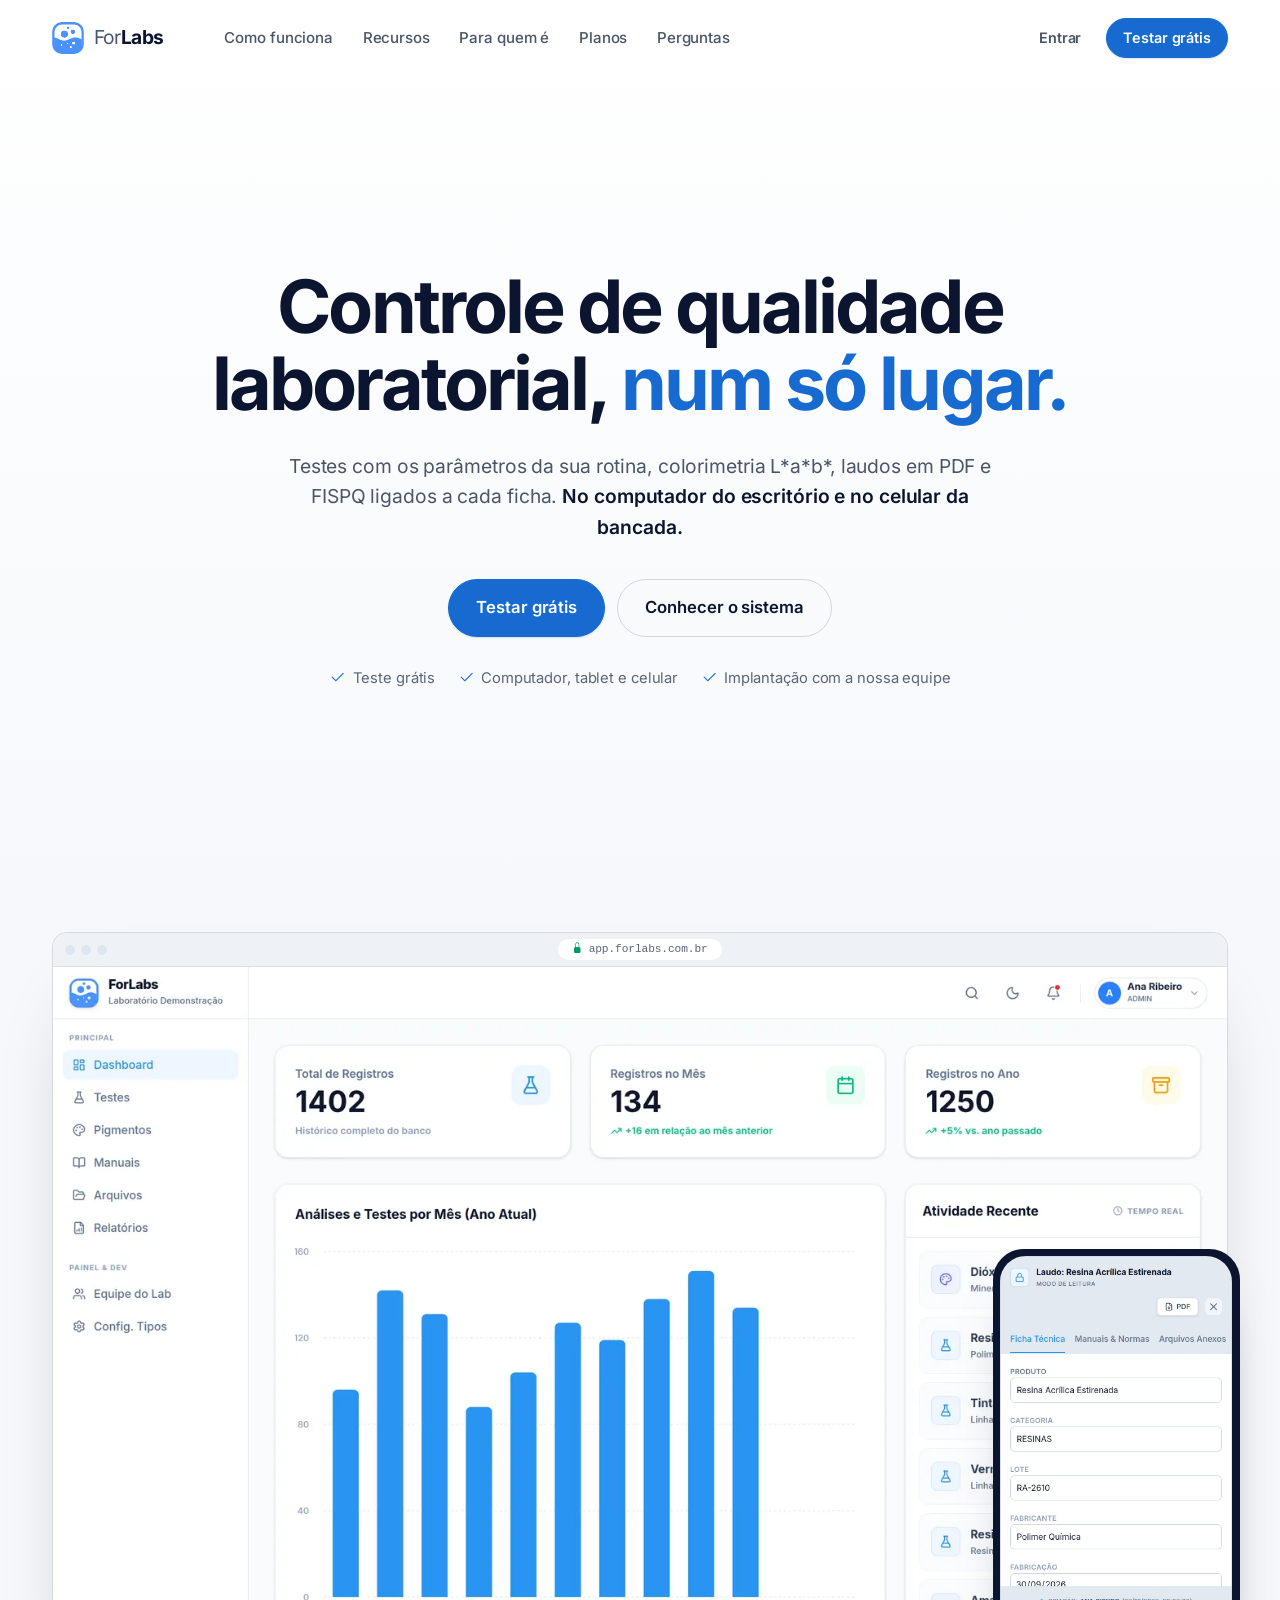
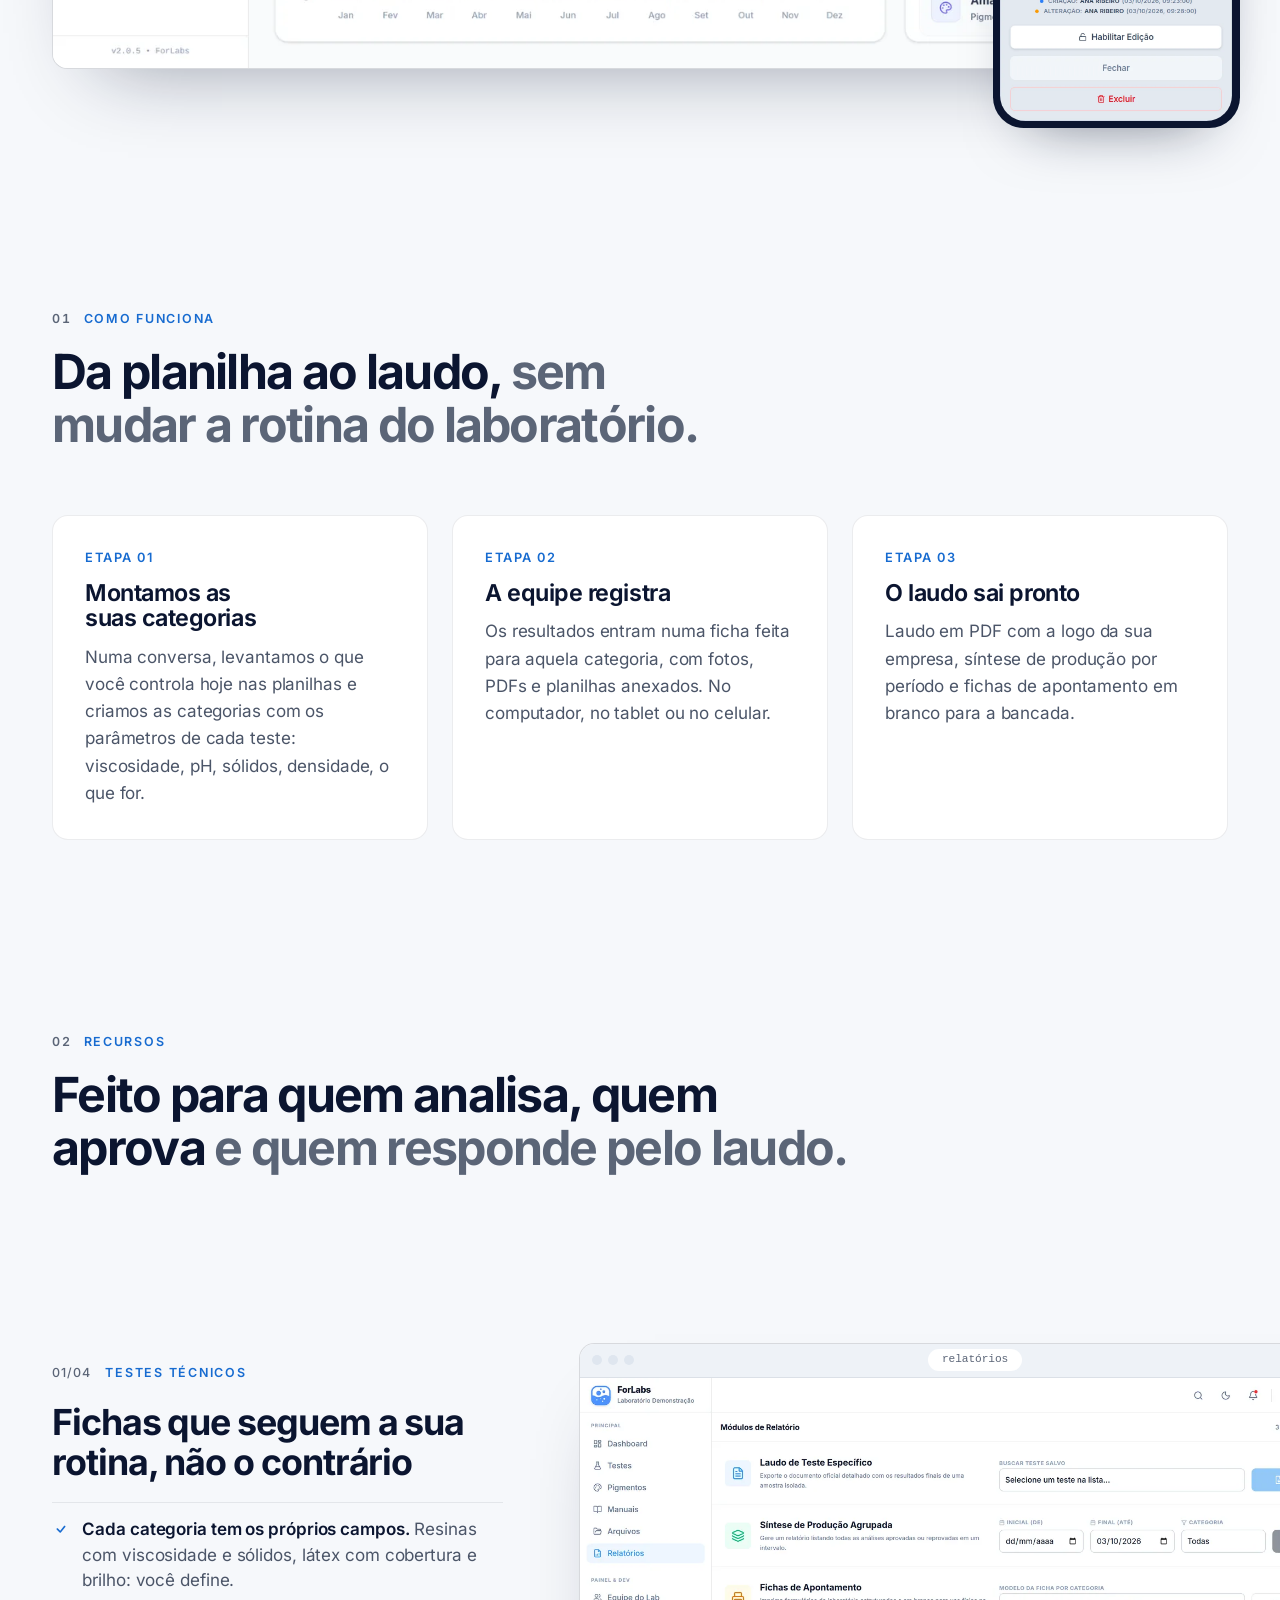
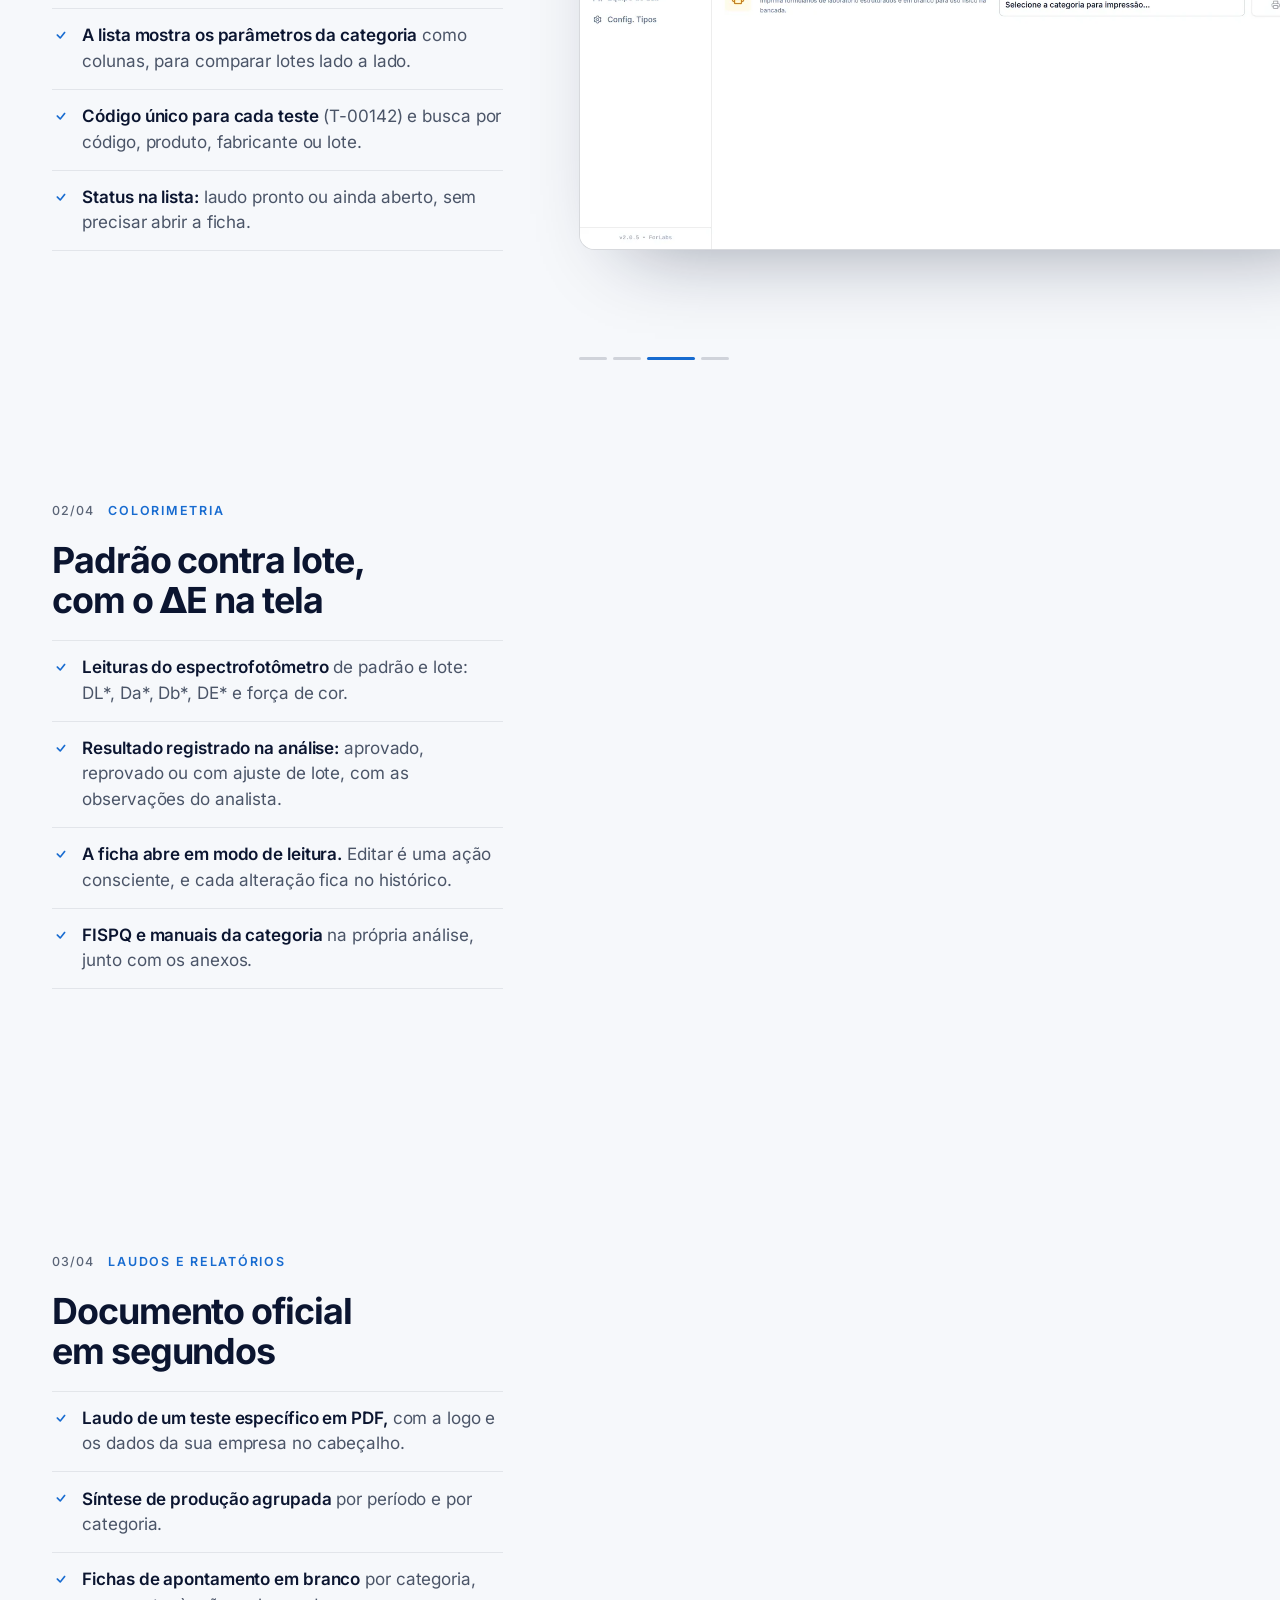
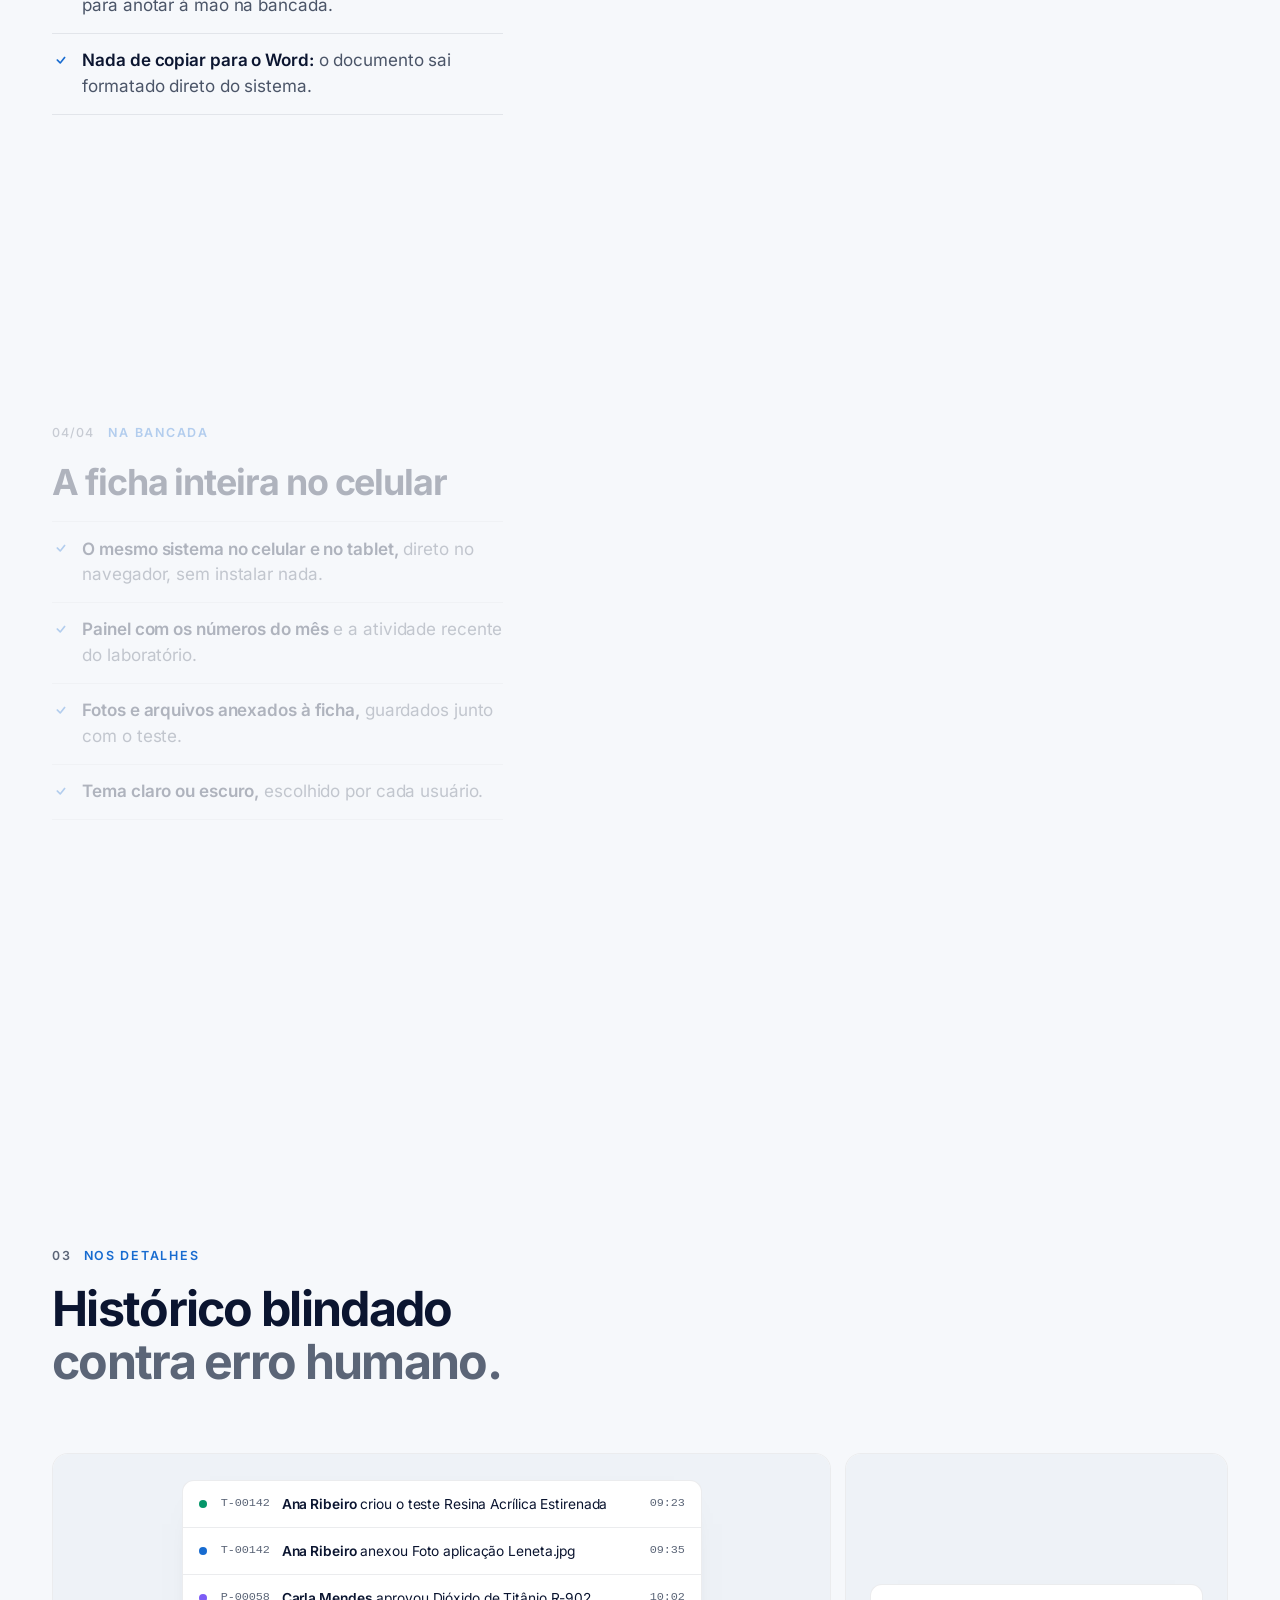
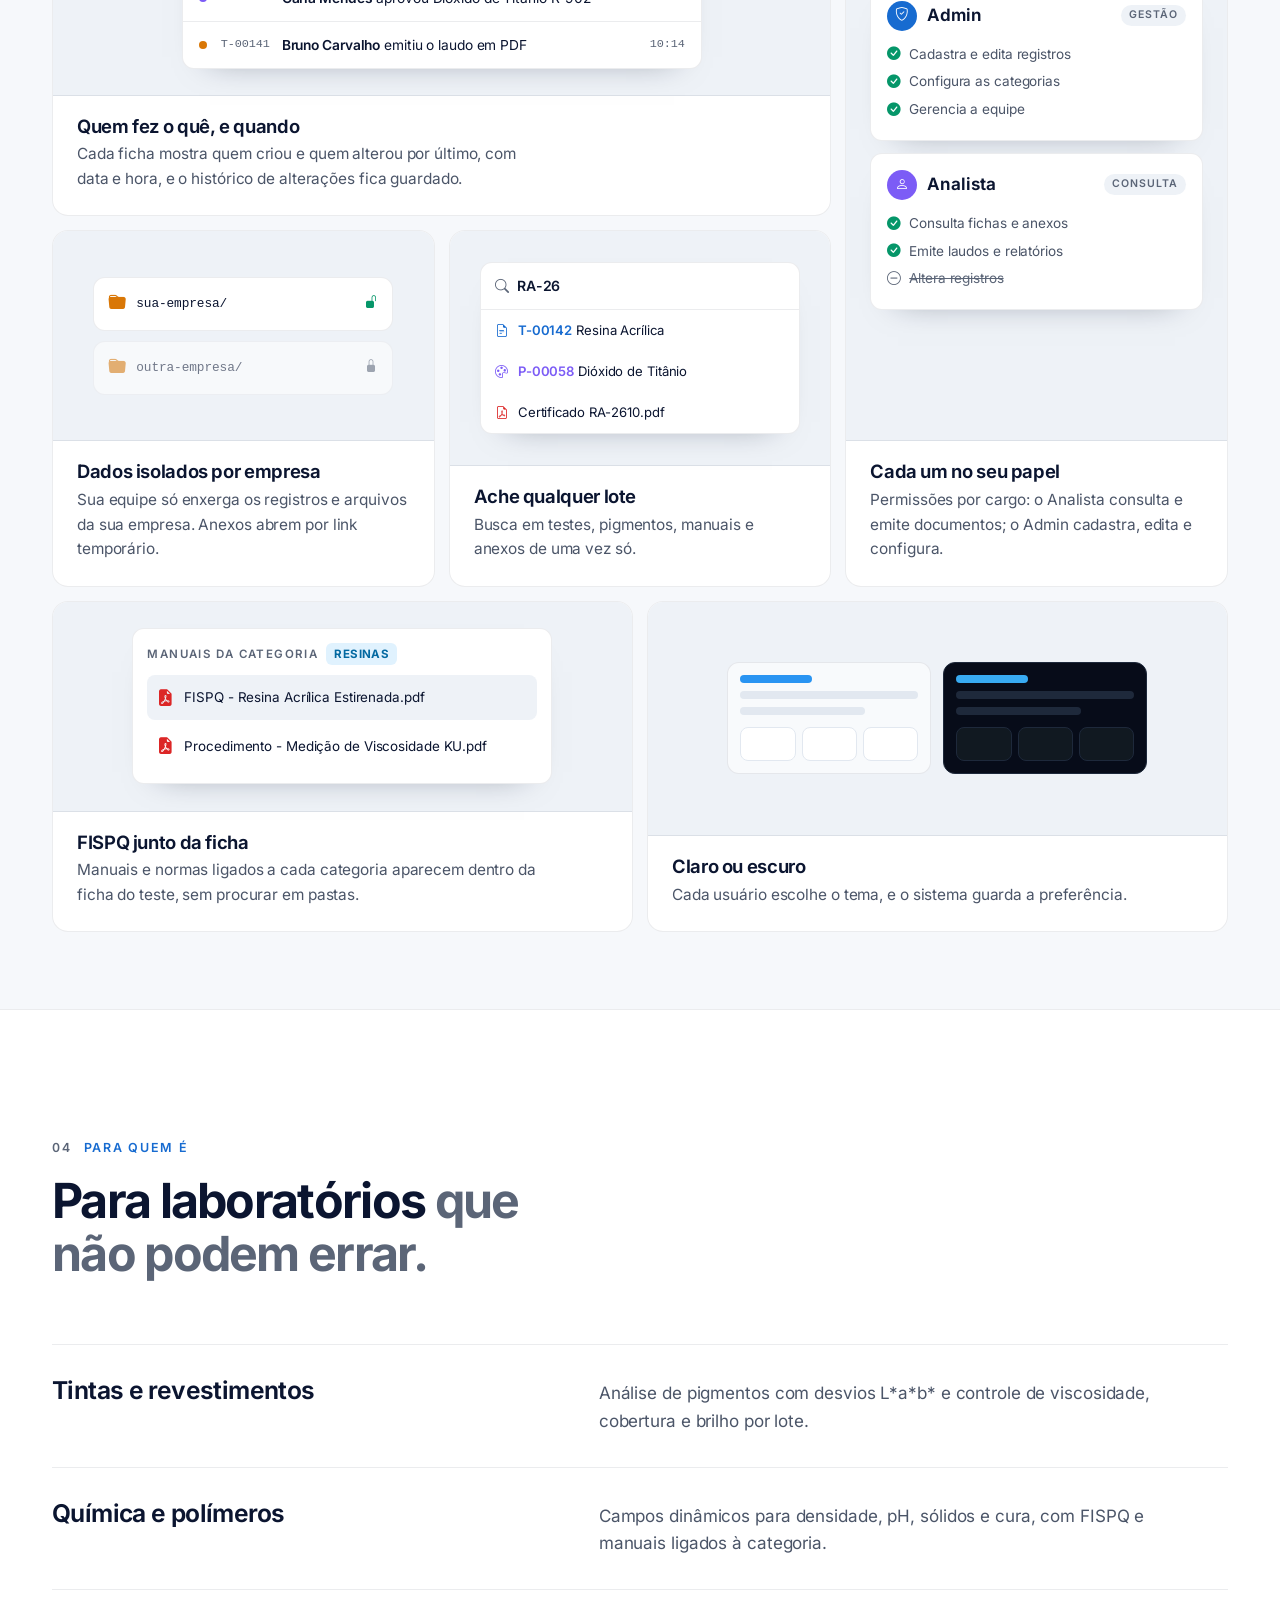
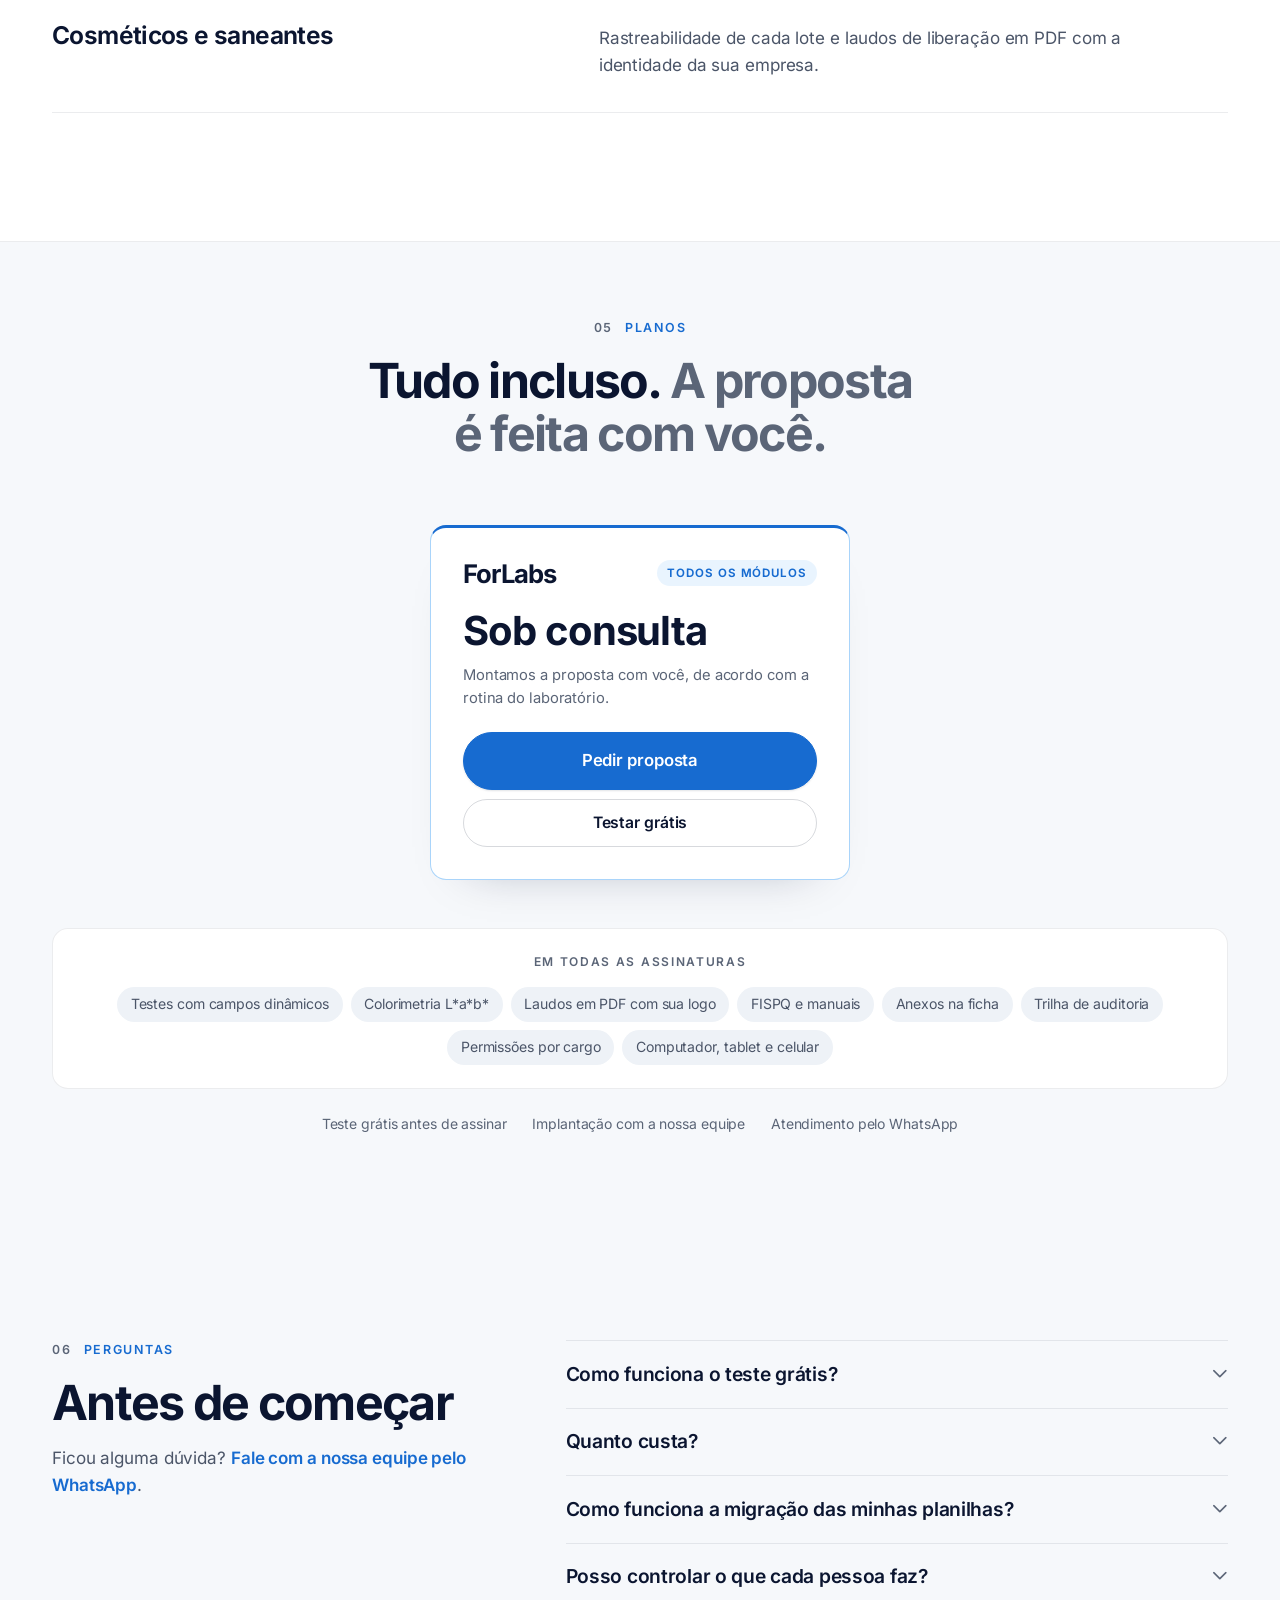
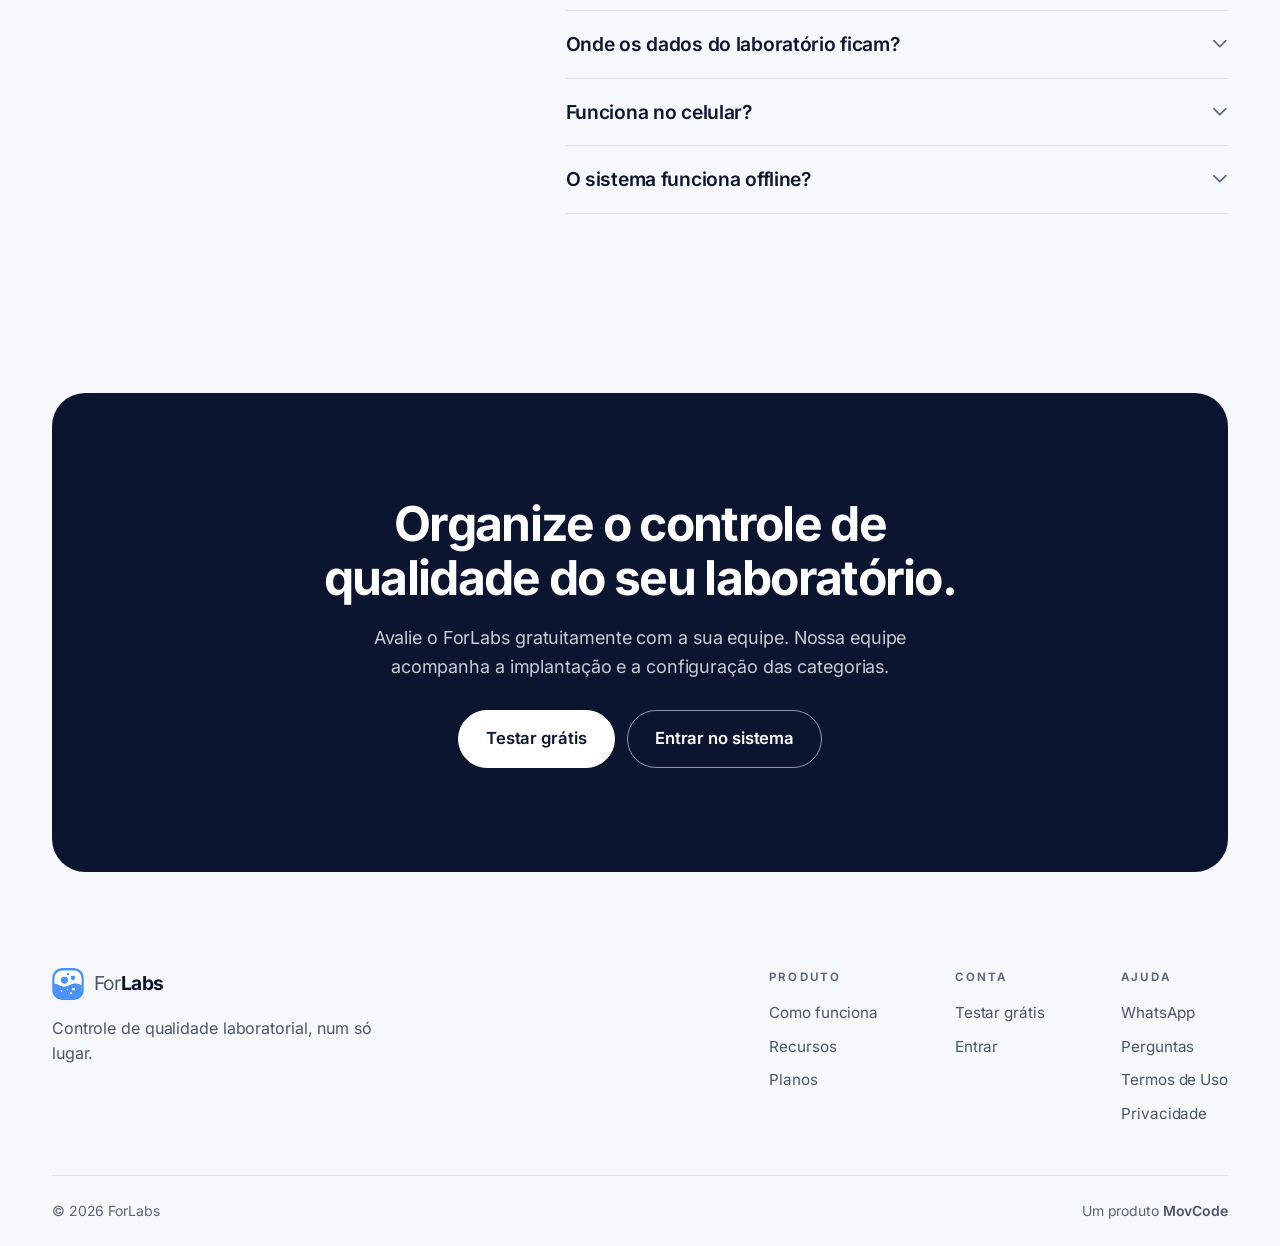
==== commit a906068d: "Deixa o site mais sóbrio e empresarial - Remove as faixas animadas, o selo acima do título, o fundo " ====
--- a/index.html
+++ b/index.html
@@ -56,12 +56,11 @@
     <!-- ============ HERO (ocupa a tela; as telas do sistema ficam abaixo) ============ -->
     <section class="p-hero" aria-labelledby="hero-title">
       <div class="container p-hero-inner">
-        <span class="p-kicker" data-reveal><span class="p-dot" aria-hidden="true"></span>Sistema para laboratórios da indústria</span>
         <h1 class="p-display" id="hero-title" data-reveal>Controle de qualidade laboratorial, <span class="p-accent">num só lugar.</span></h1>
         <p class="p-hero-lead" data-reveal>Testes com os parâmetros da sua rotina, colorimetria L*a*b*, laudos em PDF e FISPQ ligados a cada ficha. <strong>No computador do escritório e no celular da bancada.</strong></p>
         <div class="p-ctas" data-reveal>
-          <a class="btn btn-primary btn-lg" href="https://wa.me/5516982157266" data-trial data-magnetic><i class="bi bi-eyedropper" aria-hidden="true"></i>Testar grátis</a>
-          <a class="btn btn-outline btn-lg" href="#recursos">Ver por dentro<i class="bi bi-arrow-right" aria-hidden="true"></i></a>
+          <a class="btn btn-primary btn-lg" href="https://wa.me/5516982157266" data-trial>Testar grátis</a>
+          <a class="btn btn-outline btn-lg" href="#recursos">Conhecer o sistema</a>
         </div>
         <ul class="p-fine" data-reveal>
           <li><i class="bi bi-check2" aria-hidden="true"></i>Teste grátis</li>
@@ -74,7 +73,7 @@
     <!-- ============ VITRINE (fora da hero) ============ -->
     <section class="p-showcase" aria-label="Telas do sistema">
       <div class="container">
-        <div class="p-stage" data-tilt>
+        <div class="p-stage">
           <div class="p-stage-inner">
             <div class="p-browser">
               <div class="p-browser-bar" aria-hidden="true"><span></span><span></span><span></span><em><i class="bi bi-lock-fill"></i>app.forlabs.com.br</em></div>
@@ -83,57 +82,33 @@
             <div class="p-phone p-stage-phone">
               <img src="assets/img/produto/mobile-ficha.webp" alt="Ficha técnica de um teste aberta no celular" width="780" height="1560" loading="lazy">
             </div>
-            <div class="p-toasts" aria-hidden="true" data-toasts></div>
-          </div>
-        </div>
-      </div>
-    </section>
-
-    <!-- ============ FAIXAS ============ -->
-    <section class="p-bands" aria-label="O que vem no ForLabs">
-      <div class="p-band is-back" aria-hidden="true">
-        <div class="p-band-track" data-marquee>
-          <span>Sem planilha</span><i class="bi bi-droplet-fill"></i>
-          <span>Sem prancheta</span><i class="bi bi-droplet-fill"></i>
-          <span>Sem laudo perdido</span><i class="bi bi-droplet-fill"></i>
-          <span>Sem retrabalho no Word</span><i class="bi bi-droplet-fill"></i>
-        </div>
-      </div>
-      <div class="p-band is-front">
-        <ul class="p-band-track" data-marquee>
-          <li>Testes com campos dinâmicos</li><li aria-hidden="true"><i class="bi bi-droplet-fill"></i></li>
-          <li>Colorimetria L*a*b*</li><li aria-hidden="true"><i class="bi bi-droplet-fill"></i></li>
-          <li>Laudos em PDF</li><li aria-hidden="true"><i class="bi bi-droplet-fill"></i></li>
-          <li>FISPQ e manuais</li><li aria-hidden="true"><i class="bi bi-droplet-fill"></i></li>
-          <li>Anexos na ficha</li><li aria-hidden="true"><i class="bi bi-droplet-fill"></i></li>
-          <li>Trilha de auditoria</li><li aria-hidden="true"><i class="bi bi-droplet-fill"></i></li>
-        </ul>
-      </div>
-    </section>
+          </div>
+        </div>
+      </div>
+    </section>
+
 
     <!-- ============ COMO FUNCIONA ============ -->
-    <section class="p-section p-how" id="como-funciona" aria-labelledby="como-title" data-how>
+    <section class="p-section p-how" id="como-funciona" aria-labelledby="como-title">
       <div class="container">
         <div class="p-head" data-reveal>
           <span class="p-eyebrow"><span class="p-num">01</span>Como funciona</span>
-          <h2 class="p-h2" id="como-title">Da planilha ao laudo pronto. <span class="p-dim">Sem mudar a sua rotina.</span></h2>
-        </div>
-
-        <div class="p-cutline" aria-hidden="true"><span class="p-cutline-drop"><i class="bi bi-droplet-half"></i></span></div>
+          <h2 class="p-h2" id="como-title">Da planilha ao laudo, <span class="p-dim">sem mudar a rotina do laboratório.</span></h2>
+        </div>
 
         <ol class="p-steps">
           <li class="p-step" data-reveal>
-            <span class="p-step-n" aria-hidden="true">01</span>
+            <span class="p-step-n">Etapa 01</span>
             <h3>Montamos as suas categorias</h3>
             <p>Numa conversa, levantamos o que você controla hoje nas planilhas e criamos as categorias com os parâmetros de cada teste: viscosidade, pH, sólidos, densidade, o que for.</p>
           </li>
           <li class="p-step" data-reveal>
-            <span class="p-step-n" aria-hidden="true">02</span>
+            <span class="p-step-n">Etapa 02</span>
             <h3>A equipe registra</h3>
             <p>Os resultados entram numa ficha feita para aquela categoria, com fotos, PDFs e planilhas anexados. No computador, no tablet ou no celular.</p>
           </li>
           <li class="p-step" data-reveal>
-            <span class="p-step-n" aria-hidden="true">03</span>
+            <span class="p-step-n">Etapa 03</span>
             <h3>O laudo sai pronto</h3>
             <p>Laudo em PDF com a logo da sua empresa, síntese de produção por período e fichas de apontamento em branco para a bancada.</p>
           </li>
@@ -318,9 +293,9 @@
           <article class="p-tile is-search" data-reveal>
             <div class="p-tile-art" aria-hidden="true">
               <div class="p-mini p-search">
-                <div class="p-search-box"><i class="bi bi-search"></i><b>RA-26</b><span class="p-caret"></span></div>
+                <div class="p-search-box"><i class="bi bi-search"></i><b>RA-26</b></div>
                 <ul>
-                  <li style="--c:#176bd0"><i class="bi bi-eyedropper"></i><span><b>T-00142</b> Resina Acrílica</span></li>
+                  <li style="--c:#176bd0"><i class="bi bi-file-earmark-text"></i><span><b>T-00142</b> Resina Acrílica</span></li>
                   <li style="--c:#7c5cf6"><i class="bi bi-palette"></i><span><b>P-00058</b> Dióxido de Titânio</span></li>
                   <li style="--c:#dc2626"><i class="bi bi-file-earmark-pdf"></i><span>Certificado RA-2610.pdf</span></li>
                 </ul>
@@ -373,17 +348,14 @@
         </div>
         <div class="p-uses">
           <article class="p-use" data-reveal>
-            <span class="p-use-ic" style="--c:#176bd0;--soft:rgba(41,148,242,.1)"><i class="bi bi-droplet-half"></i></span>
             <h3>Tintas e revestimentos</h3>
             <p>Análise de pigmentos com desvios L*a*b* e controle de viscosidade, cobertura e brilho por lote.</p>
           </article>
           <article class="p-use" data-reveal>
-            <span class="p-use-ic" style="--c:#059669;--soft:rgba(16,185,129,.12)"><i class="bi bi-eyedropper"></i></span>
             <h3>Química e polímeros</h3>
             <p>Campos dinâmicos para densidade, pH, sólidos e cura, com FISPQ e manuais ligados à categoria.</p>
           </article>
           <article class="p-use" data-reveal>
-            <span class="p-use-ic" style="--c:#7c5cf6;--soft:rgba(124,92,246,.12)"><i class="bi bi-stars"></i></span>
             <h3>Cosméticos e saneantes</h3>
             <p>Rastreabilidade de cada lote e laudos de liberação em PDF com a identidade da sua empresa.</p>
           </article>
@@ -403,21 +375,21 @@
         <div class="p-included" data-reveal>
           <span>Em todas as assinaturas</span>
           <ul>
-            <li><i class="bi bi-ui-checks-grid" aria-hidden="true"></i>Testes com campos dinâmicos</li>
-            <li><i class="bi bi-palette" aria-hidden="true"></i>Colorimetria L*a*b*</li>
-            <li><i class="bi bi-file-earmark-pdf" aria-hidden="true"></i>Laudos em PDF com sua logo</li>
-            <li><i class="bi bi-journal-text" aria-hidden="true"></i>FISPQ e manuais</li>
-            <li><i class="bi bi-paperclip" aria-hidden="true"></i>Anexos na ficha</li>
-            <li><i class="bi bi-clock-history" aria-hidden="true"></i>Trilha de auditoria</li>
-            <li><i class="bi bi-people" aria-hidden="true"></i>Permissões por cargo</li>
-            <li><i class="bi bi-phone" aria-hidden="true"></i>Computador, tablet e celular</li>
+            <li>Testes com campos dinâmicos</li>
+            <li>Colorimetria L*a*b*</li>
+            <li>Laudos em PDF com sua logo</li>
+            <li>FISPQ e manuais</li>
+            <li>Anexos na ficha</li>
+            <li>Trilha de auditoria</li>
+            <li>Permissões por cargo</li>
+            <li>Computador, tablet e celular</li>
           </ul>
         </div>
 
         <div class="p-plans-note">
-          <span><i class="bi bi-gift" aria-hidden="true"></i>Teste grátis antes de assinar</span>
-          <span><i class="bi bi-diagram-3" aria-hidden="true"></i>Implantação com a nossa equipe</span>
-          <span><i class="bi bi-whatsapp" aria-hidden="true"></i>Atendimento pelo WhatsApp</span>
+          <span>Teste grátis antes de assinar</span>
+          <span>Implantação com a nossa equipe</span>
+          <span>Atendimento pelo WhatsApp</span>
         </div>
       </div>
     </section>
@@ -428,12 +400,12 @@
         <div class="p-head" data-reveal>
           <span class="p-eyebrow"><span class="p-num">06</span>Perguntas</span>
           <h2 class="p-h2" id="perguntas-title">Antes de começar</h2>
-          <p class="p-faq-aside">Ficou alguma dúvida? <a href="https://wa.me/5516982157266" data-sales>Chama a gente no WhatsApp <i class="bi bi-arrow-up-right" aria-hidden="true"></i></a></p>
+          <p class="p-faq-aside">Ficou alguma dúvida? <a href="https://wa.me/5516982157266" data-sales>Fale com a nossa equipe pelo WhatsApp</a>.</p>
         </div>
         <div class="p-faq" data-reveal>
           <details name="faq">
             <summary>Como funciona o teste grátis?</summary>
-            <div class="p-faq-body"><p>Chama a gente no WhatsApp. Liberamos o acesso do seu laboratório para você testar com a sua equipe antes de assinar.</p></div>
+            <div class="p-faq-body"><p>Fale com a nossa equipe pelo WhatsApp. Liberamos o acesso do seu laboratório para que você avalie o sistema com a sua equipe antes de assinar.</p></div>
           </details>
           <details name="faq">
             <summary>Quanto custa?</summary>
@@ -466,11 +438,11 @@
     <!-- ============ CHAMADA FINAL ============ -->
     <section class="p-final" aria-labelledby="final-title">
       <div class="container p-final-inner">
-        <h2 class="p-final-title" id="final-title" data-reveal>Chega de planilha <span>no laboratório.</span></h2>
-        <p data-reveal>Teste grátis com a sua equipe. A gente ajuda a montar as categorias do seu laboratório.</p>
+        <h2 class="p-final-title" id="final-title" data-reveal>Organize o controle de qualidade do seu laboratório.</h2>
+        <p data-reveal>Avalie o ForLabs gratuitamente com a sua equipe. Nossa equipe acompanha a implantação e a configuração das categorias.</p>
         <div class="p-ctas" data-reveal>
-          <a class="btn btn-light btn-lg" href="https://wa.me/5516982157266" data-trial data-magnetic><i class="bi bi-eyedropper" aria-hidden="true"></i>Testar grátis</a>
-          <a class="btn btn-outline-light btn-lg" href="https://app.forlabs.com.br/" data-app="">Entrar no sistema<i class="bi bi-arrow-up-right" aria-hidden="true"></i></a>
+          <a class="btn btn-light btn-lg" href="https://wa.me/5516982157266" data-trial>Testar grátis</a>
+          <a class="btn btn-outline-light btn-lg" href="https://app.forlabs.com.br/" data-app="">Entrar no sistema</a>
         </div>
       </div>
     </section>
@@ -509,7 +481,6 @@
         <span>Um produto <a href="https://movcode.com.br" target="_blank" rel="noopener">MovCode</a></span>
       </div>
     </div>
-    <div class="p-wordmark" aria-hidden="true">ForLabs</div>
   </footer>
 
   <script src="assets/js/config.js"></script>
--- a/assets/css/base.css
+++ b/assets/css/base.css
@@ -33,7 +33,6 @@
   /* Azul do sistema: --blue é o tom da marca (decorativo); --primary é o
      tom de botões e links, um pouco mais escuro para manter o contraste. */
   --blue: #2994f2;
-  --violet: #7c5cf6;
   --primary: #176bd0;
   --primary-ink: #ffffff;
   --primary-hover: #1460bb;
@@ -158,9 +157,9 @@
   --btn-bg: var(--primary);
   --btn-fg: var(--primary-ink);
   --btn-bd: var(--primary);
-  box-shadow: 0 10px 28px -12px rgba(23, 107, 208, 0.75), inset 0 1px 0 rgba(255, 255, 255, 0.18);
-}
-.btn-primary:hover { --btn-bg: var(--primary-hover); --btn-bd: var(--primary-hover); box-shadow: 0 16px 36px -14px rgba(23, 107, 208, 0.85), inset 0 1px 0 rgba(255, 255, 255, 0.2); }
+  box-shadow: 0 1px 2px rgba(11, 21, 48, 0.12);
+}
+.btn-primary:hover { --btn-bg: var(--primary-hover); --btn-bd: var(--primary-hover); }
 .btn-outline { --btn-bg: transparent; }
 .btn-outline:hover { --btn-bd: var(--primary); --btn-fg: var(--primary); }
 .btn-ghost { --btn-bg: transparent; --btn-bd: transparent; --btn-fg: var(--text-2); }
@@ -173,7 +172,7 @@
 /* ---------- Marca ---------- */
 .p-brand { display: inline-flex; align-items: center; gap: 0.6rem; color: var(--text); }
 .p-brand img { width: 32px; height: 32px; border-radius: 9px; }
-.p-brand-name { font-weight: 800; font-size: 1.22rem; line-height: 1; letter-spacing: -0.035em; }
+.p-brand-name { font-weight: 700; font-size: 1.2rem; line-height: 1; letter-spacing: -0.03em; }
 .p-brand-name span { font-weight: 400; color: var(--text-2); }
 
 /* ---------- Cabeçalho ---------- */
@@ -241,9 +240,9 @@
   justify-content: space-between;
   padding: 0.9rem 0;
   border-bottom: 1px solid var(--line);
-  font-size: 1.5rem;
-  font-weight: 700;
-  letter-spacing: -0.03em;
+  font-size: 1.25rem;
+  font-weight: 600;
+  letter-spacing: -0.02em;
 }
 .p-sheet a i { font-size: 1rem; color: var(--text-3); }
 .p-header.is-open .p-sheet a { animation: p-up 0.5s var(--ease-out) both; }
@@ -255,14 +254,14 @@
 @keyframes p-up { from { opacity: 0; transform: translateY(14px); } }
 @media (min-width: 1000px) { .p-sheet { display: none !important; } }
 
-/* Progresso de leitura: a pipeta enchendo no pé do cabeçalho */
+/* Progresso de leitura no pé do cabeçalho */
 .p-progress { position: absolute; left: 0; right: 0; bottom: -1px; height: 2px; overflow: hidden; pointer-events: none; }
 .p-progress span {
   display: block;
   height: 100%;
   transform-origin: 0 50%;
   transform: scaleX(var(--progress, 0));
-  background: linear-gradient(90deg, var(--blue), var(--violet));
+  background: var(--primary);
 }
 
 /* ---------- Planos ---------- */
@@ -280,35 +279,25 @@
   gap: 1.3rem;
   padding: clamp(1.6rem, 2.5vw, 2.25rem);
   border: 1px solid var(--line);
-  border-radius: 26px;
+  border-radius: var(--radius-lg);
   background: var(--surface);
-  box-shadow: 0 30px 60px -40px rgba(11, 21, 48, 0.35);
-}
-.plan-card.is-featured { border-color: var(--primary-line); box-shadow: 0 40px 80px -44px rgba(23, 107, 208, 0.6); }
-.plan-card.is-featured::before {
-  content: '';
-  position: absolute;
-  left: 2.25rem;
-  right: 2.25rem;
-  top: 0;
-  height: 5px;
-  border-radius: 0 0 6px 6px;
-  background: linear-gradient(90deg, var(--blue), var(--violet));
-}
+  box-shadow: 0 24px 48px -40px rgba(11, 21, 48, 0.35);
+}
+.plan-card.is-featured { border-color: var(--primary-line); border-top: 3px solid var(--primary); }
 .plan-head { display: flex; flex-wrap: wrap; justify-content: space-between; align-items: flex-start; gap: 0.6rem 1rem; }
-.plan-name { font-size: 2rem; font-weight: 800; letter-spacing: -0.045em; line-height: 1; }
+.plan-name { font-size: 1.6rem; font-weight: 700; letter-spacing: -0.03em; line-height: 1.1; }
 .plan-tag { padding: 4px 10px; border-radius: 99px; background: var(--primary-soft); color: var(--primary); font-size: 0.72rem; font-weight: 650; letter-spacing: 0.08em; text-transform: uppercase; white-space: nowrap; }
 .plan-price { display: flex; align-items: flex-start; gap: 0.15rem; }
 .plan-price .cur { margin-top: 0.55em; color: var(--text-2); font-weight: 600; }
-.plan-price strong { font-size: clamp(3rem, 2rem + 2.6vw, 4.4rem); font-weight: 800; letter-spacing: -0.06em; line-height: 0.9; font-variant-numeric: tabular-nums; }
+.plan-price strong { font-size: clamp(2.6rem, 2rem + 2vw, 3.6rem); font-weight: 700; letter-spacing: -0.04em; line-height: 0.95; font-variant-numeric: tabular-nums; }
 .plan-price .cents { display: grid; margin-top: 0.4em; font-size: 1.15rem; font-weight: 700; line-height: 1.1; }
 .plan-price .cents small { color: var(--text-3); font-size: 0.78rem; font-weight: 500; }
-.plan-price.is-quote strong { font-size: clamp(2.4rem, 1.6rem + 2.2vw, 3.4rem); letter-spacing: -0.05em; line-height: 1; }
+.plan-price.is-quote strong { font-size: clamp(1.9rem, 1.5rem + 1.4vw, 2.5rem); letter-spacing: -0.03em; line-height: 1.1; }
 .plan-per { margin-top: -0.6rem; color: var(--text-3); font-size: 0.92rem; }
 .plan-actions { display: grid; gap: 0.6rem; margin-top: auto; }
 
 /* ---------- Rodapé ---------- */
-.p-footer { position: relative; overflow: hidden; padding-top: clamp(4rem, 8vw, 6rem); color: var(--text-3); font-size: var(--fs-sm); }
+.p-footer { position: relative; padding-top: clamp(4rem, 8vw, 6rem); color: var(--text-3); font-size: var(--fs-sm); }
 .p-footer-top { display: grid; gap: var(--sp-6); padding-bottom: var(--sp-7); }
 @media (min-width: 800px) { .p-footer-top { grid-template-columns: 1fr auto; } }
 .p-footer-brand { display: grid; gap: 1rem; align-content: start; }
@@ -322,20 +311,6 @@
 .p-footer-bottom { display: flex; flex-wrap: wrap; justify-content: space-between; gap: 0.6rem; padding-block: var(--sp-5); border-top: 1px solid var(--line); }
 .p-footer-bottom a { color: var(--text-2); font-weight: 600; }
 .p-footer-bottom a:hover { color: var(--primary); }
-.p-wordmark {
-  margin-bottom: -0.18em;
-  font-size: calc(100vw / 4.6);
-  font-weight: 900;
-  letter-spacing: -0.07em;
-  line-height: 0.82;
-  text-align: center;
-  white-space: nowrap;
-  user-select: none;
-  background: linear-gradient(180deg, var(--surface-3) 10%, transparent 82%);
-  -webkit-background-clip: text;
-  background-clip: text;
-  color: transparent;
-}
 
 /* ---------- Menos movimento ---------- */
 @media (prefers-reduced-motion: reduce) {
--- a/assets/css/site.css
+++ b/assets/css/site.css
@@ -1,8 +1,7 @@
 /* ==========================================================================
    SITE DO FORLABS — página do produto.
-   Identidade própria: claro de bancada, papel milimetrado ao fundo, o azul
-   do sistema como acento e Inter em pesos fortes nos títulos.
-   Os componentes vêm de base.css; aqui montamos a página.
+   Identidade própria e sóbria: fundo claro, o azul do sistema como único
+   acento e Inter. Os componentes vêm de base.css; aqui montamos a página.
    ========================================================================== */
 
 .p-body { font-size: 1.0625rem; }
@@ -13,42 +12,29 @@
   align-items: center;
   gap: 0.75rem;
   font-size: 0.78rem;
-  font-weight: 650;
-  letter-spacing: 0.18em;
+  font-weight: 600;
+  letter-spacing: 0.14em;
   text-transform: uppercase;
-  color: var(--text-2);
-}
-.p-num {
-  display: inline-grid;
-  place-items: center;
-  min-width: 2.4em;
-  height: 1.9em;
-  padding-inline: 0.5em;
-  border: 1px solid var(--primary-line);
-  border-radius: 99px;
   color: var(--primary);
-  letter-spacing: 0.06em;
-  font-variant-numeric: tabular-nums;
-}
+}
+.p-num { color: var(--text-3); font-variant-numeric: tabular-nums; }
 .p-h2 {
-  font-size: clamp(2.2rem, 1rem + 3.8vw, 4.4rem);
-  font-weight: 800;
-  letter-spacing: -0.05em;
-  line-height: 0.98;
+  font-size: clamp(2rem, 1.1rem + 2.4vw, 3.2rem);
+  font-weight: 700;
+  letter-spacing: -0.035em;
+  line-height: 1.1;
 }
 .p-dim { color: var(--text-3); }
-.p-h2 .p-dim { display: block; }
-.p-head { display: flex; flex-direction: column; align-items: flex-start; gap: 1.3rem; max-width: 940px; margin-bottom: clamp(3rem, 6vw, 4.5rem); }
+.p-head { display: flex; flex-direction: column; align-items: flex-start; gap: 1rem; max-width: 820px; margin-bottom: clamp(2.5rem, 5vw, 4rem); }
 .p-head.is-center { align-items: center; text-align: center; margin-inline: auto; }
-.p-head-lead { max-width: 60ch; color: var(--text-2); font-size: 1.1rem; }
 .p-section { position: relative; padding-block: var(--section-y); }
 .p-section.is-white { background: var(--surface); border-block: 1px solid var(--line); }
 
 /* ---------- Revelar ao rolar ---------- */
 .js [data-reveal] {
   opacity: 0;
-  transform: translateY(28px);
-  transition: opacity 0.9s var(--ease-out), transform 1.1s var(--ease-out);
+  transform: translateY(16px);
+  transition: opacity 0.7s var(--ease-out), transform 0.8s var(--ease-out);
   transition-delay: var(--d, 0ms);
 }
 .js [data-reveal].is-in { opacity: 1; transform: none; }
@@ -58,7 +44,6 @@
    ========================================================================== */
 .p-hero {
   position: relative;
-  isolation: isolate;
   display: flex;
   flex-direction: column;
   justify-content: center;
@@ -66,72 +51,23 @@
   min-height: 100svh;
   padding-top: calc(var(--header-h) + clamp(1.5rem, 4vw, 3rem));
   padding-bottom: clamp(2.5rem, 6vw, 4rem);
-  overflow: clip;
-}
-/* Papel milimetrado, mais forte no centro */
-.p-hero::before {
-  content: '';
-  position: absolute;
-  inset: 0;
-  z-index: -2;
-  background:
-    linear-gradient(var(--grid) 1px, transparent 1px) 0 0 / 28px 28px,
-    linear-gradient(90deg, var(--grid) 1px, transparent 1px) 0 0 / 28px 28px,
-    linear-gradient(rgba(23, 107, 208, 0.07) 1px, transparent 1px) 0 0 / 140px 140px,
-    linear-gradient(90deg, rgba(23, 107, 208, 0.07) 1px, transparent 1px) 0 0 / 140px 140px;
-  -webkit-mask-image: radial-gradient(ellipse 75% 70% at 50% 45%, #000 30%, transparent 100%);
-  mask-image: radial-gradient(ellipse 75% 70% at 50% 45%, #000 30%, transparent 100%);
-}
-.p-hero::after {
-  content: '';
-  position: absolute;
-  z-index: -1;
-  left: 50%;
-  top: 30%;
-  width: min(1200px, 140vw);
-  aspect-ratio: 1.8;
-  transform: translateX(-50%);
-  background:
-    radial-gradient(closest-side at 32% 50%, rgba(41, 148, 242, 0.18), transparent 70%),
-    radial-gradient(closest-side at 70% 55%, rgba(124, 92, 246, 0.13), transparent 70%);
-  filter: blur(30px);
-  pointer-events: none;
-}
-.p-hero-inner { display: flex; flex-direction: column; align-items: center; gap: clamp(1.4rem, 3vw, 2rem); text-align: center; }
-.p-kicker {
-  display: inline-flex;
-  align-items: center;
-  gap: 0.6rem;
-  padding: 0.4rem 0.9rem 0.4rem 0.7rem;
-  border: 1px solid var(--line-strong);
-  border-radius: 99px;
-  background: var(--surface);
-  color: var(--text-2);
-  font-size: 0.85rem;
-  font-weight: 550;
-}
-.p-dot { position: relative; width: 8px; height: 8px; border-radius: 50%; background: var(--success); }
-.p-dot::after { content: ''; position: absolute; inset: -4px; border-radius: 50%; border: 1px solid var(--success); animation: p-ping 2s var(--ease-out) infinite; }
-@keyframes p-ping { from { transform: scale(0.6); opacity: 1; } to { transform: scale(1.8); opacity: 0; } }
+  background: linear-gradient(180deg, var(--surface) 0%, var(--bg) 100%);
+}
+.p-hero-inner { display: flex; flex-direction: column; align-items: center; gap: clamp(1.25rem, 2.5vw, 1.75rem); text-align: center; }
 .p-display {
-  max-width: 15ch;
-  font-size: clamp(2.6rem, 1rem + 6.2vw, 6.2rem);
-  font-weight: 800;
-  letter-spacing: -0.058em;
-  line-height: 0.95;
-}
-.p-display .p-accent {
-  background: linear-gradient(100deg, var(--blue) 10%, var(--violet) 90%);
-  -webkit-background-clip: text;
-  background-clip: text;
-  color: transparent;
-}
-.p-hero-lead { max-width: 58ch; color: var(--text-2); font-size: clamp(1.05rem, 1rem + 0.35vw, 1.25rem); }
+  max-width: 18ch;
+  font-size: clamp(2.4rem, 1.1rem + 4.4vw, 4.6rem);
+  font-weight: 700;
+  letter-spacing: -0.04em;
+  line-height: 1.05;
+}
+.p-display .p-accent { color: var(--primary); }
+.p-hero-lead { max-width: 60ch; color: var(--text-2); font-size: clamp(1.05rem, 1rem + 0.3vw, 1.2rem); }
 .p-hero-lead strong { color: var(--text); font-weight: 600; }
-.p-ctas { display: flex; flex-wrap: wrap; gap: 0.75rem; justify-content: center; }
+.p-ctas { display: flex; flex-wrap: wrap; gap: 0.75rem; justify-content: center; margin-top: 0.5rem; }
 .p-fine { display: flex; flex-wrap: wrap; justify-content: center; gap: 0.4rem 1.4rem; color: var(--text-3); font-size: 0.92rem; }
 .p-fine li { display: inline-flex; align-items: center; gap: 0.4rem; }
-.p-fine i { color: var(--success); font-size: 1.1rem; }
+.p-fine i { color: var(--primary); font-size: 1.05rem; }
 @media (max-width: 479px) {
   .p-ctas { width: 100%; }
   .p-ctas .btn { width: 100%; }
@@ -140,16 +76,15 @@
 /* ==========================================================================
    VITRINE — telas reais do sistema, logo abaixo da dobra
    ========================================================================== */
-.p-showcase { position: relative; padding-top: clamp(1rem, 3vw, 2rem); }
-.p-stage { --rx: 0deg; --sc: 1; position: relative; perspective: 1800px; }
-.p-stage-inner { position: relative; transform: rotateX(var(--rx)) scale(var(--sc)); transform-origin: 50% 0; will-change: transform; }
+.p-showcase { position: relative; padding: clamp(1rem, 3vw, 2rem) 0 clamp(4rem, 9vw, 7rem); }
+.p-stage { position: relative; }
 .p-browser {
   position: relative;
   overflow: hidden;
   border: 1px solid var(--line-strong);
-  border-radius: clamp(10px, 1.2vw, 18px);
+  border-radius: clamp(10px, 1.2vw, 16px);
   background: var(--surface);
-  box-shadow: 0 0 0 1px rgba(11, 21, 48, 0.04), 0 50px 100px -40px rgba(11, 21, 48, 0.45), 0 30px 60px -40px rgba(41, 148, 242, 0.45);
+  box-shadow: 0 40px 80px -48px rgba(11, 21, 48, 0.45);
 }
 .p-browser-bar { display: flex; align-items: center; gap: 6px; height: 34px; padding: 0 12px; border-bottom: 1px solid var(--line); background: var(--surface-2); }
 .p-browser-bar span { width: 10px; height: 10px; border-radius: 50%; background: var(--surface-3); }
@@ -174,151 +109,21 @@
   border: 1px solid rgba(11, 21, 48, 0.25);
   border-radius: clamp(20px, 2.4vw, 34px);
   background: #0b1530;
-  box-shadow: 0 40px 80px -30px rgba(11, 21, 48, 0.55);
+  box-shadow: 0 30px 60px -36px rgba(11, 21, 48, 0.55);
 }
 .p-phone img { width: 100%; border-radius: clamp(16px, 2vw, 28px); }
-.p-stage-phone {
-  position: absolute;
-  right: -1.5%;
-  bottom: -10%;
-  width: 22%;
-  transform: translate3d(calc(var(--mx, 0) * -14px), calc(var(--my, 0) * -10px), 0) rotate(2deg);
-  transition: transform 0.6s var(--ease-out);
-}
-@media (max-width: 699px) { .p-stage-phone { width: 34%; right: -2%; bottom: -14%; } }
-
-/* Avisos ao vivo sobre o palco */
-.p-toasts {
-  position: absolute;
-  left: -4%;
-  top: 18%;
-  display: grid;
-  gap: 10px;
-  width: min(300px, 46%);
-  transform: translate3d(calc(var(--mx, 0) * 12px), calc(var(--my, 0) * 10px), 0);
-  transition: transform 0.6s var(--ease-out);
-}
-.p-toast {
-  display: grid;
-  grid-template-columns: 34px minmax(0, 1fr);
-  gap: 10px;
-  align-items: center;
-  padding: 10px 14px 10px 10px;
-  border: 1px solid var(--line-strong);
-  border-radius: 16px;
-  background: rgba(255, 255, 255, 0.94);
-  backdrop-filter: blur(14px) saturate(1.3);
-  -webkit-backdrop-filter: blur(14px) saturate(1.3);
-  box-shadow: 0 24px 48px -20px rgba(11, 21, 48, 0.45);
-  animation: p-toast-in 0.7s var(--ease-out) both;
-  transition: opacity 0.5s, transform 0.5s var(--ease-out);
-}
-.p-toast.is-old { opacity: 0.62; transform: scale(0.95); transform-origin: 0 50%; }
-.p-toast.is-out { opacity: 0; transform: translateY(-10px) scale(0.92); }
-.p-toast > i { display: grid; place-items: center; width: 34px; height: 34px; border-radius: 10px; background: var(--tone, var(--primary)); color: #fff; font-size: 1rem; }
-.p-toast b { display: block; font-size: 0.8rem; font-weight: 650; line-height: 1.25; }
-.p-toast small { display: block; overflow: hidden; color: var(--text-2); font-size: 0.74rem; line-height: 1.3; white-space: nowrap; text-overflow: ellipsis; }
-@keyframes p-toast-in { from { opacity: 0; transform: translateX(-24px) scale(0.96); } }
-@media (max-width: 699px) {
-  .p-toasts { top: auto; bottom: -12%; left: -1%; width: 62%; }
-  .p-toast { padding: 7px 10px 7px 7px; grid-template-columns: 26px minmax(0, 1fr); gap: 8px; border-radius: 12px; }
-  .p-toast > i { width: 26px; height: 26px; border-radius: 8px; font-size: 0.8rem; }
-  .p-toast b { font-size: 0.7rem; }
-  .p-toast small { font-size: 0.64rem; }
-  .p-toast:nth-child(n+2) { display: none; }
-}
-
-/* ==========================================================================
-   FAIXAS
-   ========================================================================== */
-.p-bands { position: relative; z-index: 3; padding-block: clamp(4rem, 9vw, 7rem) clamp(2rem, 5vw, 4rem); overflow: clip; }
-.p-band {
-  width: 112vw;
-  margin-left: -6vw;
-  padding-block: clamp(0.8rem, 1.4vw, 1.2rem);
-  overflow: hidden;
-  font-size: clamp(1.2rem, 0.8rem + 2vw, 2.5rem);
-  font-weight: 800;
-  letter-spacing: -0.035em;
-  line-height: 1;
-  white-space: nowrap;
-}
-.p-band.is-front { position: relative; background: var(--primary); color: #fff; transform: rotate(-2deg); box-shadow: 0 30px 60px -30px rgba(23, 107, 208, 0.7); }
-.p-band.is-back {
-  position: absolute;
-  top: 50%;
-  left: 0;
-  background: var(--ink);
-  color: #fff;
-  transform: translateY(-20%) rotate(1.8deg);
-  font-weight: 600;
-  letter-spacing: -0.01em;
-  text-transform: uppercase;
-  font-size: clamp(0.95rem, 0.7rem + 1.3vw, 1.7rem);
-}
-.p-band-track {
-  display: flex;
-  align-items: center;
-  gap: clamp(1.25rem, 2.4vw, 2.5rem);
-  width: max-content;
-  padding-right: clamp(1.25rem, 2.4vw, 2.5rem);
-  animation: p-marquee var(--dur, 38s) linear infinite;
-}
-.p-band.is-back .p-band-track { animation-direction: reverse; }
-.p-band-track i { font-size: 0.7em; opacity: 0.85; }
-.p-band.is-back .p-band-track i { color: var(--blue); }
-.p-bands:hover .p-band-track { animation-play-state: paused; }
-@keyframes p-marquee { to { transform: translateX(-50%); } }
+.p-stage-phone { position: absolute; right: -1%; bottom: -8%; width: 21%; }
+@media (max-width: 699px) { .p-stage-phone { width: 32%; right: -1%; bottom: -12%; } }
 
 /* ==========================================================================
    COMO FUNCIONA
    ========================================================================== */
-.p-how { --p: 0; }
-.p-cutline { position: relative; height: 34px; margin-bottom: clamp(2rem, 4vw, 3rem); }
-.p-cutline::before { content: ''; position: absolute; left: 0; right: 0; top: 50%; border-top: 2px dashed var(--line-strong); }
-.p-cutline::after {
-  content: '';
-  position: absolute;
-  left: 0;
-  top: calc(50% - 1px);
-  height: 2px;
-  width: calc(17px + var(--p) * (100% - 34px));
-  background: linear-gradient(90deg, transparent, var(--blue));
-}
-.p-cutline-drop {
-  position: absolute;
-  top: 50%;
-  left: calc(17px + var(--p) * (100% - 34px));
-  display: grid;
-  place-items: center;
-  width: 34px;
-  height: 34px;
-  border: 1px solid var(--primary-line);
-  border-radius: 50%;
-  background: var(--bg);
-  color: var(--primary);
-  font-size: 1.05rem;
-  transform: translate(-50%, -50%);
-}
-.p-steps { display: grid; gap: clamp(2.5rem, 4vw, 3.5rem) var(--sp-6); }
+.p-steps { display: grid; gap: var(--sp-5); }
 @media (min-width: 860px) { .p-steps { grid-template-columns: repeat(3, minmax(0, 1fr)); } }
-.p-step { display: flex; flex-direction: column; gap: 0.9rem; }
-.p-step-n {
-  margin-bottom: 0.4rem;
-  font-size: clamp(4.2rem, 2rem + 5.6vw, 7.8rem);
-  font-weight: 800;
-  letter-spacing: -0.07em;
-  line-height: 0.85;
-  color: transparent;
-  -webkit-text-stroke: 1.5px rgba(23, 107, 208, 0.3);
-  background: linear-gradient(100deg, var(--blue), var(--violet)) 0 0 / 0% 100% no-repeat;
-  -webkit-background-clip: text;
-  background-clip: text;
-  transition: background-size 0.9s var(--ease-out), -webkit-text-stroke-color 0.4s;
-}
-.p-step:hover .p-step-n, .p-step.is-lit .p-step-n { background-size: 100% 100%; -webkit-text-stroke-color: transparent; }
-.p-step h3 { font-size: clamp(1.35rem, 1.1rem + 0.7vw, 1.75rem); font-weight: 750; letter-spacing: -0.035em; }
-.p-step p { max-width: 38ch; color: var(--text-2); }
+.p-step { display: flex; flex-direction: column; gap: 0.75rem; padding: clamp(1.5rem, 2.5vw, 2rem); border: 1px solid var(--line); border-radius: var(--radius-lg); background: var(--surface); }
+.p-step-n { color: var(--primary); font-size: 0.8rem; font-weight: 600; letter-spacing: 0.12em; text-transform: uppercase; }
+.p-step h3 { font-size: clamp(1.2rem, 1.05rem + 0.5vw, 1.45rem); font-weight: 650; letter-spacing: -0.02em; }
+.p-step p { color: var(--text-2); }
 
 /* ==========================================================================
    RECURSOS — capítulos com palco fixo
@@ -327,36 +132,27 @@
 .p-chapters-grid { display: grid; gap: var(--sp-7); }
 .p-chapters-stage { display: none; }
 .p-chapter-list { display: grid; gap: clamp(4rem, 10vw, 6rem); }
-.p-chapter { display: flex; flex-direction: column; gap: 1.3rem; }
-.p-chapter-tag { display: inline-flex; align-items: center; gap: 0.9rem; color: var(--primary); font-size: 0.78rem; font-weight: 650; letter-spacing: 0.18em; text-transform: uppercase; }
-.p-chapter-tag b { color: var(--text-3); font-weight: 600; letter-spacing: 0.1em; }
-.p-chapter h3 { font-size: clamp(1.85rem, 1.2rem + 2vw, 2.8rem); font-weight: 800; letter-spacing: -0.045em; line-height: 1.02; }
+.p-chapter { display: flex; flex-direction: column; gap: 1.2rem; }
+.p-chapter-tag { display: inline-flex; align-items: center; gap: 0.9rem; color: var(--primary); font-size: 0.78rem; font-weight: 600; letter-spacing: 0.14em; text-transform: uppercase; }
+.p-chapter-tag b { color: var(--text-3); font-weight: 500; letter-spacing: 0.08em; }
+.p-chapter h3 { font-size: clamp(1.6rem, 1.2rem + 1.3vw, 2.3rem); font-weight: 700; letter-spacing: -0.03em; line-height: 1.12; }
 .p-chapter-media { margin-top: var(--sp-4); }
 
 .p-checks { display: grid; border-top: 1px solid var(--line); }
-.p-checks li { position: relative; padding: 0.95rem 0 0.95rem 2rem; border-bottom: 1px solid var(--line); color: var(--text-2); line-height: 1.5; }
+.p-checks li { position: relative; padding: 0.9rem 0 0.9rem 1.9rem; border-bottom: 1px solid var(--line); color: var(--text-2); line-height: 1.5; }
 .p-checks li::before {
-  content: '\f272';
+  content: '\f26e';
   position: absolute;
   left: 0;
-  top: 1rem;
-  display: grid;
-  place-items: center;
-  width: 1.3rem;
-  height: 1.3rem;
-  border-radius: 50%;
-  background: var(--primary-soft);
+  top: 0.95rem;
   color: var(--primary);
   font-family: 'bootstrap-icons';
-  font-size: 0.8rem;
-  line-height: 1;
-}
-.p-checks strong { color: var(--text); font-weight: 650; }
+  font-size: 1.1rem;
+  line-height: 1.3;
+}
+.p-checks strong { color: var(--text); font-weight: 600; }
 
 .p-duo { position: relative; display: grid; grid-template-columns: 1fr 1fr; gap: 6%; width: min(520px, 100%); margin-inline: auto; }
-.p-duo .p-phone:first-child { transform: rotate(-3deg); }
-.p-duo .p-phone:last-child { transform: translateY(12%) rotate(3deg); }
-.p-chapter-media .p-duo { margin-bottom: 12%; }
 
 @media (min-width: 1000px) {
   .p-chapters-grid { grid-template-columns: minmax(0, 0.82fr) minmax(0, 1.18fr); gap: clamp(3rem, 6vw, 6rem); }
@@ -371,8 +167,8 @@
     max-height: 760px;
   }
   .p-chapter-list { grid-column: 1; grid-row: 1; gap: 0; }
-  .p-chapter { min-height: 82vh; justify-content: center; transition: opacity 0.6s var(--ease); }
-  .js .p-chapter:not(.is-active) { opacity: 0.25; }
+  .p-chapter { min-height: 82vh; justify-content: center; transition: opacity 0.5s var(--ease); }
+  .js .p-chapter:not(.is-active) { opacity: 0.3; }
   .p-chapter-media { display: none; }
 
   .p-frame {
@@ -382,48 +178,21 @@
     place-items: center;
     justify-items: start;
     opacity: 0;
-    transform: translateY(40px) scale(0.94);
-    filter: blur(8px);
-    transition: opacity 0.7s var(--ease), transform 1s var(--ease-out), filter 0.7s var(--ease);
+    transform: translateY(16px);
+    transition: opacity 0.6s var(--ease), transform 0.7s var(--ease-out);
     pointer-events: none;
   }
-  .p-frame.is-active { opacity: 1; transform: none; filter: none; }
-  .p-frame.is-past { transform: translateY(-40px) scale(0.96); }
+  .p-frame.is-active { opacity: 1; transform: none; }
+  .p-frame.is-past { transform: translateY(-16px); }
   .p-frame .p-browser { width: 122%; max-width: none; }
   .p-frame .p-duo { width: min(70%, 52vh); justify-self: center; }
-  .p-chapters-stage::before {
-    content: attr(data-n);
-    position: absolute;
-    right: -4%;
-    top: 50%;
-    transform: translateY(-50%);
-    font-size: min(46vh, 30vw);
-    font-weight: 800;
-    letter-spacing: -0.08em;
-    line-height: 1;
-    color: transparent;
-    -webkit-text-stroke: 1px rgba(23, 107, 208, 0.1);
-    pointer-events: none;
-  }
-  .p-chapters-stage::after {
-    content: '';
-    position: absolute;
-    inset: 10% -20% 10% 0;
-    z-index: -1;
-    background: radial-gradient(closest-side, var(--glow, rgba(41, 148, 242, 0.22)), transparent);
-    filter: blur(30px);
-    transition: background 0.8s var(--ease);
-  }
-  .p-chapters-stage[data-active='1'] { --glow: rgba(124, 92, 246, 0.2); }
-  .p-chapters-stage[data-active='2'] { --glow: rgba(245, 158, 11, 0.16); }
-  .p-chapters-stage[data-active='3'] { --glow: rgba(16, 185, 129, 0.16); }
   .p-stage-dots { position: absolute; left: 0; bottom: -6px; display: flex; gap: 6px; }
   .p-stage-dots span { width: 28px; height: 3px; border-radius: 3px; background: var(--line-strong); transition: background-color 0.4s, width 0.4s var(--ease-out); }
   .p-stage-dots span.is-active { width: 48px; background: var(--primary); }
 }
 
 /* ==========================================================================
-   DETALHES (bento)
+   DETALHES
    ========================================================================== */
 .p-details { padding-bottom: calc(var(--section-y) * 0.6); }
 .p-bento { display: grid; gap: 14px; }
@@ -441,43 +210,31 @@
   flex-direction: column;
   overflow: hidden;
   border: 1px solid var(--line);
-  border-radius: 26px;
+  border-radius: var(--radius-lg);
   background: var(--surface);
-  transition: border-color 0.4s, box-shadow 0.4s;
-}
-.p-tile:hover { border-color: var(--line-strong); box-shadow: 0 30px 60px -40px rgba(11, 21, 48, 0.35); }
-.p-tile-art {
-  position: relative;
-  flex: 1 1 auto;
-  display: grid;
-  place-items: center;
-  min-height: 220px;
-  padding: 28px 24px 8px;
-  background:
-    linear-gradient(var(--grid) 1px, transparent 1px) 0 0 / 22px 22px,
-    linear-gradient(90deg, var(--grid) 1px, transparent 1px) 0 0 / 22px 22px;
-}
-.p-tile-copy { display: grid; gap: 0.4rem; padding: 18px 26px 26px; }
-.p-tile h3 { font-size: 1.28rem; font-weight: 750; letter-spacing: -0.035em; }
+}
+.p-tile-art { position: relative; flex: 1 1 auto; display: grid; place-items: center; min-height: 210px; padding: 26px 24px; background: var(--surface-2); border-bottom: 1px solid var(--line); }
+.p-tile-copy { display: grid; gap: 0.4rem; padding: 20px 24px 24px; }
+.p-tile h3 { font-size: 1.15rem; font-weight: 650; letter-spacing: -0.02em; }
 .p-tile p { max-width: 46ch; color: var(--text-2); font-size: 0.96rem; }
-.p-mini { width: 100%; max-width: 520px; border: 1px solid var(--line); border-radius: 14px; background: var(--surface); box-shadow: 0 20px 40px -30px rgba(11, 21, 48, 0.5); }
+.p-mini { width: 100%; max-width: 520px; border: 1px solid var(--line); border-radius: 12px; background: var(--surface); box-shadow: 0 16px 32px -28px rgba(11, 21, 48, 0.5); }
 
 /* Trilha de auditoria */
 .p-log li { display: grid; grid-template-columns: 10px auto minmax(0, 1fr) auto; align-items: center; gap: 12px; padding: 12px 16px; border-top: 1px solid var(--line); font-size: 0.86rem; }
 .p-log li:first-child { border-top: 0; }
-.p-log i { width: 8px; height: 8px; border-radius: 50%; background: var(--c); box-shadow: 0 0 0 3px color-mix(in srgb, var(--c) 18%, transparent); }
+.p-log i { width: 8px; height: 8px; border-radius: 50%; background: var(--c); }
 .p-log code { color: var(--text-3); font-family: var(--font-mono); font-size: 0.74rem; }
 .p-log span { overflow: hidden; white-space: nowrap; text-overflow: ellipsis; }
-.p-log span b { font-weight: 650; }
+.p-log span b { font-weight: 600; }
 .p-log time { color: var(--text-3); font-family: var(--font-mono); font-size: 0.74rem; }
 @media (max-width: 479px) { .p-log li { grid-template-columns: 10px minmax(0, 1fr) auto; } .p-log code { display: none; } }
 
 /* Cargos */
 .p-roles { display: grid; gap: 12px; width: 100%; max-width: 360px; }
 .p-role { padding: 16px; }
-.p-role header { display: flex; align-items: center; gap: 10px; margin-bottom: 10px; font-weight: 700; }
-.p-role header span { display: grid; place-items: center; width: 30px; height: 30px; border-radius: 50%; background: var(--c); color: #fff; font-size: 0.8rem; }
-.p-role header small { margin-left: auto; padding: 2px 8px; border-radius: 99px; background: var(--surface-2); color: var(--text-3); font-size: 0.66rem; font-weight: 650; letter-spacing: 0.1em; text-transform: uppercase; }
+.p-role header { display: flex; align-items: center; gap: 10px; margin-bottom: 10px; font-weight: 650; }
+.p-role header span { display: grid; place-items: center; width: 30px; height: 30px; border-radius: 50%; background: var(--c); color: #fff; font-size: 0.85rem; }
+.p-role header small { margin-left: auto; padding: 2px 8px; border-radius: 99px; background: var(--surface-2); color: var(--text-3); font-size: 0.66rem; font-weight: 600; letter-spacing: 0.1em; text-transform: uppercase; }
 .p-role li { display: flex; align-items: center; gap: 8px; padding: 3px 0; color: var(--text-2); font-size: 0.85rem; }
 .p-role li i { color: var(--success); }
 .p-role li.is-off { color: var(--text-3); text-decoration: line-through; }
@@ -496,24 +253,22 @@
 .p-search-box { display: flex; align-items: center; gap: 8px; padding: 12px 14px; border-bottom: 1px solid var(--line); font-size: 0.88rem; }
 .p-search-box i { color: var(--text-3); }
 .p-search-box b { font-weight: 600; }
-.p-caret { display: inline-block; width: 2px; height: 1em; margin-left: 1px; background: var(--primary); vertical-align: -2px; animation: p-blink 1s steps(1) infinite; }
-@keyframes p-blink { 50% { opacity: 0; } }
 .p-search li { display: flex; align-items: center; gap: 10px; padding: 10px 14px; font-size: 0.82rem; }
 .p-search li i { color: var(--c); }
-.p-search li b { color: var(--c); font-weight: 650; }
+.p-search li b { color: var(--c); font-weight: 600; }
 
 /* FISPQ na ficha */
 .p-fispq { width: 100%; max-width: 420px; padding: 14px; }
-.p-fispq header { display: flex; align-items: center; gap: 8px; margin-bottom: 10px; color: var(--text-3); font-size: 0.72rem; font-weight: 650; letter-spacing: 0.12em; text-transform: uppercase; }
+.p-fispq header { display: flex; align-items: center; gap: 8px; margin-bottom: 10px; color: var(--text-3); font-size: 0.72rem; font-weight: 600; letter-spacing: 0.12em; text-transform: uppercase; }
 .p-fispq header b { padding: 2px 8px; border-radius: 6px; background: #e0f2fe; color: #0369a1; letter-spacing: 0.04em; }
-.p-fispq li { display: flex; align-items: center; gap: 10px; padding: 9px 10px; border-radius: 10px; font-size: 0.84rem; }
+.p-fispq li { display: flex; align-items: center; gap: 10px; padding: 9px 10px; border-radius: 8px; font-size: 0.84rem; }
 .p-fispq li + li { margin-top: 4px; }
 .p-fispq li:nth-child(odd) { background: var(--surface-2); }
 .p-fispq li i { color: var(--danger); font-size: 1.05rem; }
 
 /* Tema claro e escuro */
 .p-themes { display: grid; grid-template-columns: 1fr 1fr; gap: 12px; width: 100%; max-width: 420px; }
-.p-theme { padding: 12px; border-radius: 14px; border: 1px solid var(--line); background: #f8fafc; box-shadow: 0 20px 40px -30px rgba(11, 21, 48, 0.5); }
+.p-theme { padding: 12px; border-radius: 12px; border: 1px solid var(--line); background: #f8fafc; }
 .p-theme.is-dark { background: #070c19; border-color: #1e293b; }
 .p-theme span { display: block; height: 8px; border-radius: 4px; background: #e2e8f0; }
 .p-theme span + span { margin-top: 8px; }
@@ -529,24 +284,20 @@
    PARA QUEM É
    ========================================================================== */
 .p-uses { border-top: 1px solid var(--line); }
-.p-use { display: grid; gap: 0.6rem 2rem; padding: clamp(1.4rem, 3vw, 2.2rem) 0; border-bottom: 1px solid var(--line); }
-@media (min-width: 860px) { .p-use { grid-template-columns: 80px minmax(0, 0.9fr) minmax(0, 1.1fr); align-items: center; } }
-.p-use-ic { display: grid; place-items: center; width: 56px; height: 56px; border-radius: 16px; background: var(--soft); color: var(--c); font-size: 1.5rem; }
-.p-use h3 { font-size: clamp(1.4rem, 1.1rem + 1vw, 2rem); font-weight: 800; letter-spacing: -0.045em; }
+.p-use { display: grid; gap: 0.5rem 2rem; padding: clamp(1.4rem, 3vw, 2rem) 0; border-bottom: 1px solid var(--line); }
+@media (min-width: 860px) { .p-use { grid-template-columns: minmax(0, 0.9fr) minmax(0, 1.1fr); align-items: baseline; } }
+.p-use h3 { font-size: clamp(1.25rem, 1.05rem + 0.6vw, 1.6rem); font-weight: 650; letter-spacing: -0.025em; }
 .p-use p { color: var(--text-2); max-width: 54ch; }
 
 /* ==========================================================================
    PLANOS
    ========================================================================== */
 .p-plans { padding-top: calc(var(--section-y) * 0.6); }
-.p-included { display: flex; flex-direction: column; align-items: center; gap: 1rem; margin-top: clamp(2rem, 4vw, 3rem); padding: 1.4rem; border: 1px solid var(--line); border-radius: 22px; background: var(--surface); }
-.p-included > span { color: var(--text-3); font-size: 0.75rem; font-weight: 650; letter-spacing: 0.18em; text-transform: uppercase; }
+.p-included { display: flex; flex-direction: column; align-items: center; gap: 1rem; margin-top: clamp(2rem, 4vw, 3rem); padding: 1.4rem; border: 1px solid var(--line); border-radius: var(--radius-lg); background: var(--surface); }
+.p-included > span { color: var(--text-3); font-size: 0.75rem; font-weight: 600; letter-spacing: 0.14em; text-transform: uppercase; }
 .p-included ul { display: flex; flex-wrap: wrap; justify-content: center; gap: 8px; }
-.p-included li { display: inline-flex; align-items: center; gap: 0.45rem; padding: 0.45rem 0.85rem; border-radius: 99px; background: var(--surface-2); color: var(--text-2); font-size: 0.88rem; }
-.p-included li i { color: var(--primary); }
+.p-included li { padding: 0.4rem 0.85rem; border-radius: 99px; background: var(--surface-2); color: var(--text-2); font-size: 0.88rem; }
 .p-plans-note { display: flex; flex-wrap: wrap; justify-content: center; gap: 0.5rem 1.6rem; margin-top: var(--sp-5); color: var(--text-3); font-size: var(--fs-sm); }
-.p-plans-note span { display: inline-flex; align-items: center; gap: 0.45rem; }
-.p-plans-note i { color: var(--primary); }
 
 /* ==========================================================================
    PERGUNTAS
@@ -559,8 +310,8 @@
 }
 .p-faq-grid .p-head { margin-bottom: 0; }
 .p-faq-aside { color: var(--text-2); }
-.p-faq-aside a { display: inline-flex; align-items: center; gap: 0.3rem; color: var(--text); font-weight: 650; text-decoration: underline; text-decoration-color: var(--blue); text-underline-offset: 4px; }
-.p-faq-aside a:hover { color: var(--primary); }
+.p-faq-aside a { color: var(--primary); font-weight: 600; }
+.p-faq-aside a:hover { text-decoration: underline; text-underline-offset: 3px; }
 .p-faq { border-top: 1px solid var(--line); }
 .p-faq details { border-bottom: 1px solid var(--line); }
 .p-faq summary {
@@ -568,11 +319,11 @@
   align-items: center;
   justify-content: space-between;
   gap: var(--sp-4);
-  padding: 1.4rem 0;
-  font-size: clamp(1.08rem, 1rem + 0.45vw, 1.35rem);
-  font-weight: 700;
-  letter-spacing: -0.03em;
-  line-height: 1.25;
+  padding: 1.3rem 0;
+  font-size: clamp(1.05rem, 1rem + 0.3vw, 1.2rem);
+  font-weight: 600;
+  letter-spacing: -0.015em;
+  line-height: 1.3;
   cursor: pointer;
   list-style: none;
   transition: color 0.2s;
@@ -580,60 +331,40 @@
 .p-faq summary::-webkit-details-marker { display: none; }
 .p-faq summary:hover { color: var(--primary); }
 .p-faq summary::after {
-  content: '';
+  content: '\f282';
   flex: 0 0 auto;
-  width: 36px;
-  height: 36px;
-  border: 1px solid var(--line-strong);
-  border-radius: 50%;
-  background:
-    linear-gradient(currentColor, currentColor) center / 12px 1.5px no-repeat,
-    linear-gradient(currentColor, currentColor) center / 1.5px 12px no-repeat;
-  transition: transform 0.45s var(--ease-out), background-color 0.3s, border-color 0.3s;
-}
-.p-faq details[open] summary::after { transform: rotate(135deg); background-color: var(--primary); border-color: var(--primary); color: #fff; }
-.p-faq-body p { padding: 0 3.5rem 1.6rem 0; color: var(--text-2); max-width: 62ch; }
+  color: var(--text-3);
+  font-family: 'bootstrap-icons';
+  font-size: 1rem;
+  transition: transform 0.35s var(--ease-out);
+}
+.p-faq details[open] summary::after { transform: rotate(180deg); }
+.p-faq-body p { padding: 0 2.5rem 1.4rem 0; color: var(--text-2); max-width: 62ch; }
 @media (max-width: 479px) { .p-faq-body p { padding-right: 0; } }
+.p-faq { interpolate-size: allow-keywords; }
 @supports selector(::details-content) {
-  .p-faq details::details-content { block-size: 0; overflow: clip; opacity: 0; transition: block-size 0.5s var(--ease-out), opacity 0.4s, content-visibility 0.5s allow-discrete; }
+  .p-faq details::details-content { block-size: 0; overflow: clip; opacity: 0; transition: block-size 0.4s var(--ease-out), opacity 0.3s, content-visibility 0.4s allow-discrete; }
   .p-faq details[open]::details-content { block-size: auto; opacity: 1; }
 }
-.p-faq { interpolate-size: allow-keywords; }
 
 /* ==========================================================================
    CHAMADA FINAL
    ========================================================================== */
 .p-final {
-  position: relative;
-  isolation: isolate;
-  margin: calc(var(--section-y) * 0.4) clamp(8px, 1.4vw, 20px) 0;
-  padding-block: clamp(5rem, 12vw, 9rem);
-  overflow: hidden;
+  margin: calc(var(--section-y) * 0.4) var(--gutter) 0;
+  padding-block: clamp(4rem, 9vw, 6.5rem);
   border-radius: var(--radius-xl);
   background: var(--ink);
   color: #fff;
 }
-.p-final::before {
-  content: '';
-  position: absolute;
-  inset: 0;
-  z-index: -1;
-  background:
-    radial-gradient(closest-side at 25% 30%, rgba(41, 148, 242, 0.45), transparent 70%),
-    radial-gradient(closest-side at 80% 75%, rgba(124, 92, 246, 0.35), transparent 70%),
-    linear-gradient(rgba(255, 255, 255, 0.05) 1px, transparent 1px) 0 0 / 28px 28px,
-    linear-gradient(90deg, rgba(255, 255, 255, 0.05) 1px, transparent 1px) 0 0 / 28px 28px;
-}
-.p-final-inner { display: flex; flex-direction: column; align-items: center; gap: 1.5rem; text-align: center; }
-.p-final-title { font-size: clamp(2.6rem, 1rem + 6.6vw, 7.2rem); font-weight: 850; letter-spacing: -0.06em; line-height: 0.92; }
-.p-final-title span { display: block; color: #8ec5ff; }
-.p-final p { max-width: 46ch; color: rgba(255, 255, 255, 0.82); font-size: clamp(1.05rem, 1rem + 0.3vw, 1.2rem); }
-.p-final .p-ctas { margin-top: 0.6rem; }
+.p-final-inner { display: flex; flex-direction: column; align-items: center; gap: 1.25rem; text-align: center; }
+.p-final-title { max-width: 22ch; font-size: clamp(1.9rem, 1.1rem + 2.4vw, 3rem); font-weight: 700; letter-spacing: -0.035em; line-height: 1.12; }
+.p-final p { max-width: 52ch; color: rgba(255, 255, 255, 0.78); font-size: clamp(1.02rem, 1rem + 0.2vw, 1.12rem); }
+.p-final .p-ctas { margin-top: 0.5rem; }
 .p-final ::selection { background: #fff; color: var(--ink); }
+@media (min-width: 1240px) { .p-final { margin-inline: auto; max-width: calc(var(--container) - 2 * var(--gutter)); } }
 
 /* ---------- Menos movimento ---------- */
 @media (prefers-reduced-motion: reduce) {
-  .p-band-track, .p-dot::after, .p-caret { animation: none !important; }
-  .p-stage-inner { transform: none !important; }
   .js [data-reveal] { opacity: 1; transform: none; }
 }
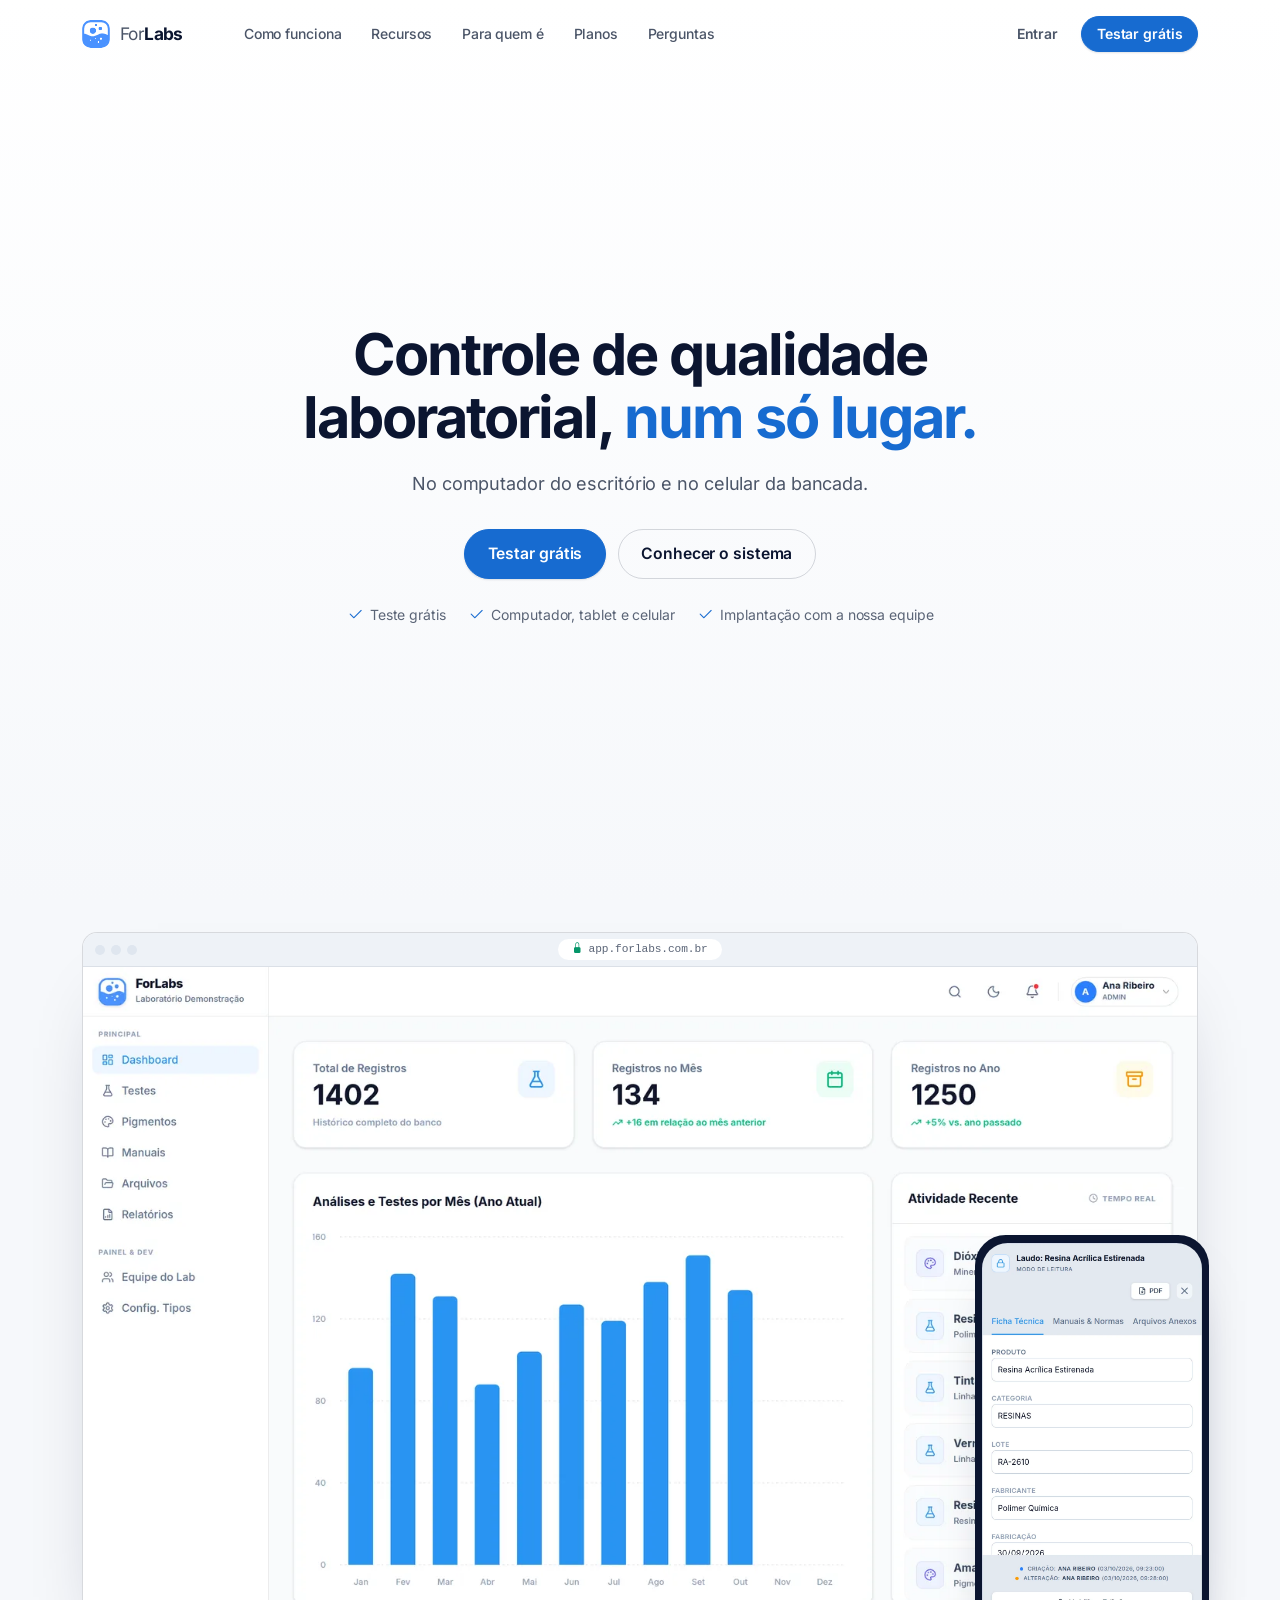
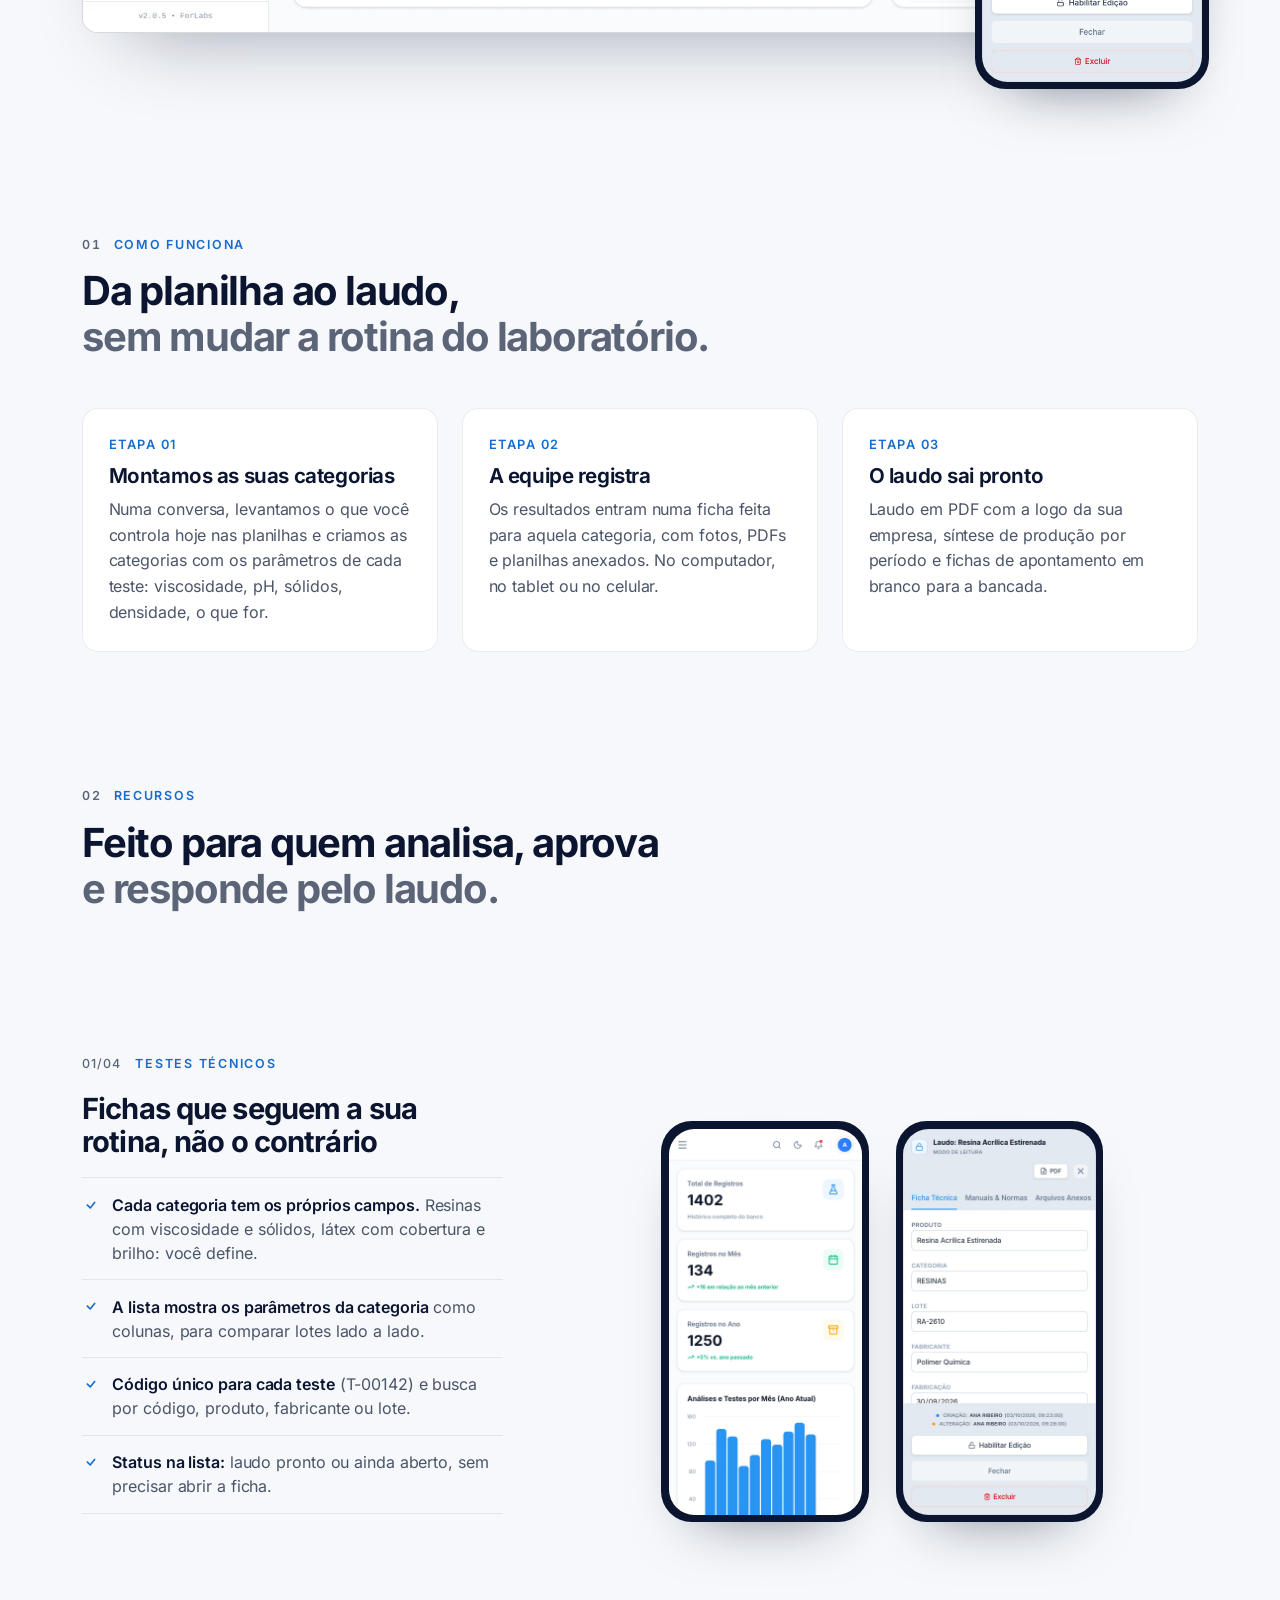
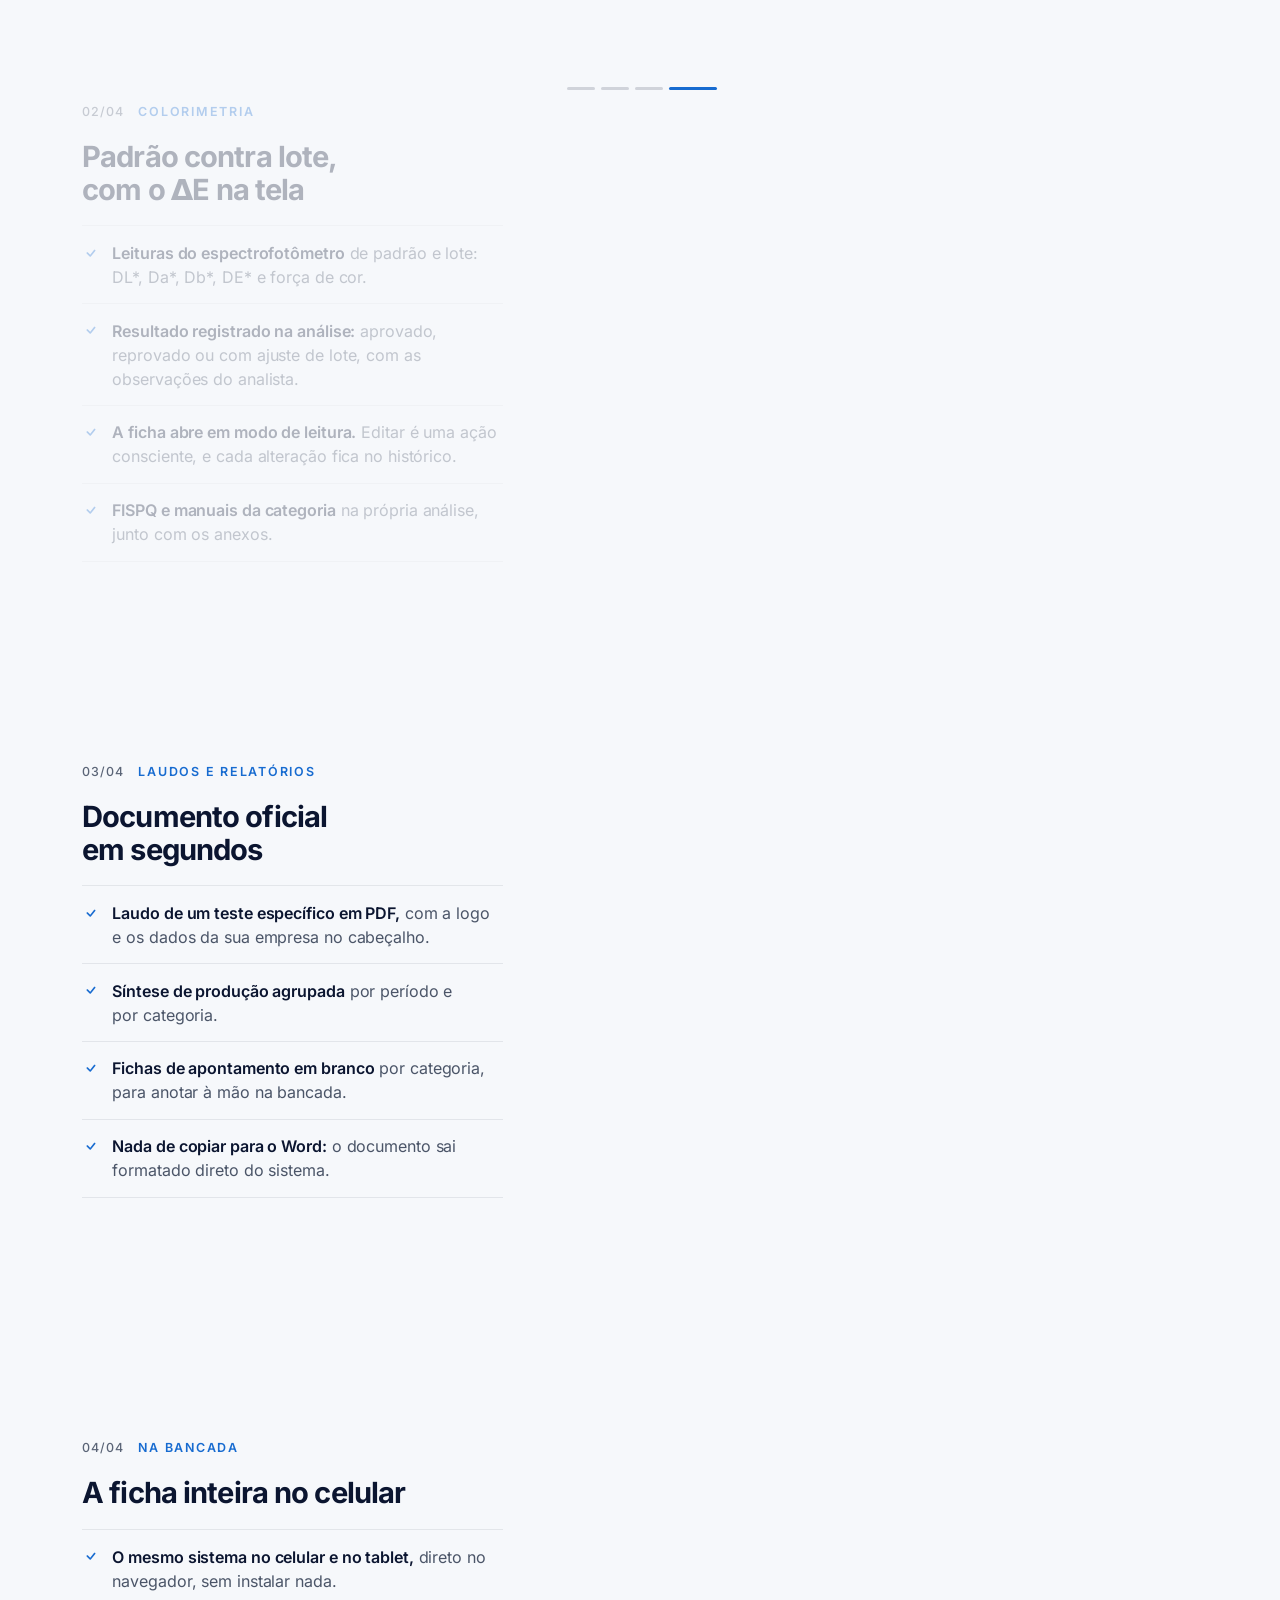
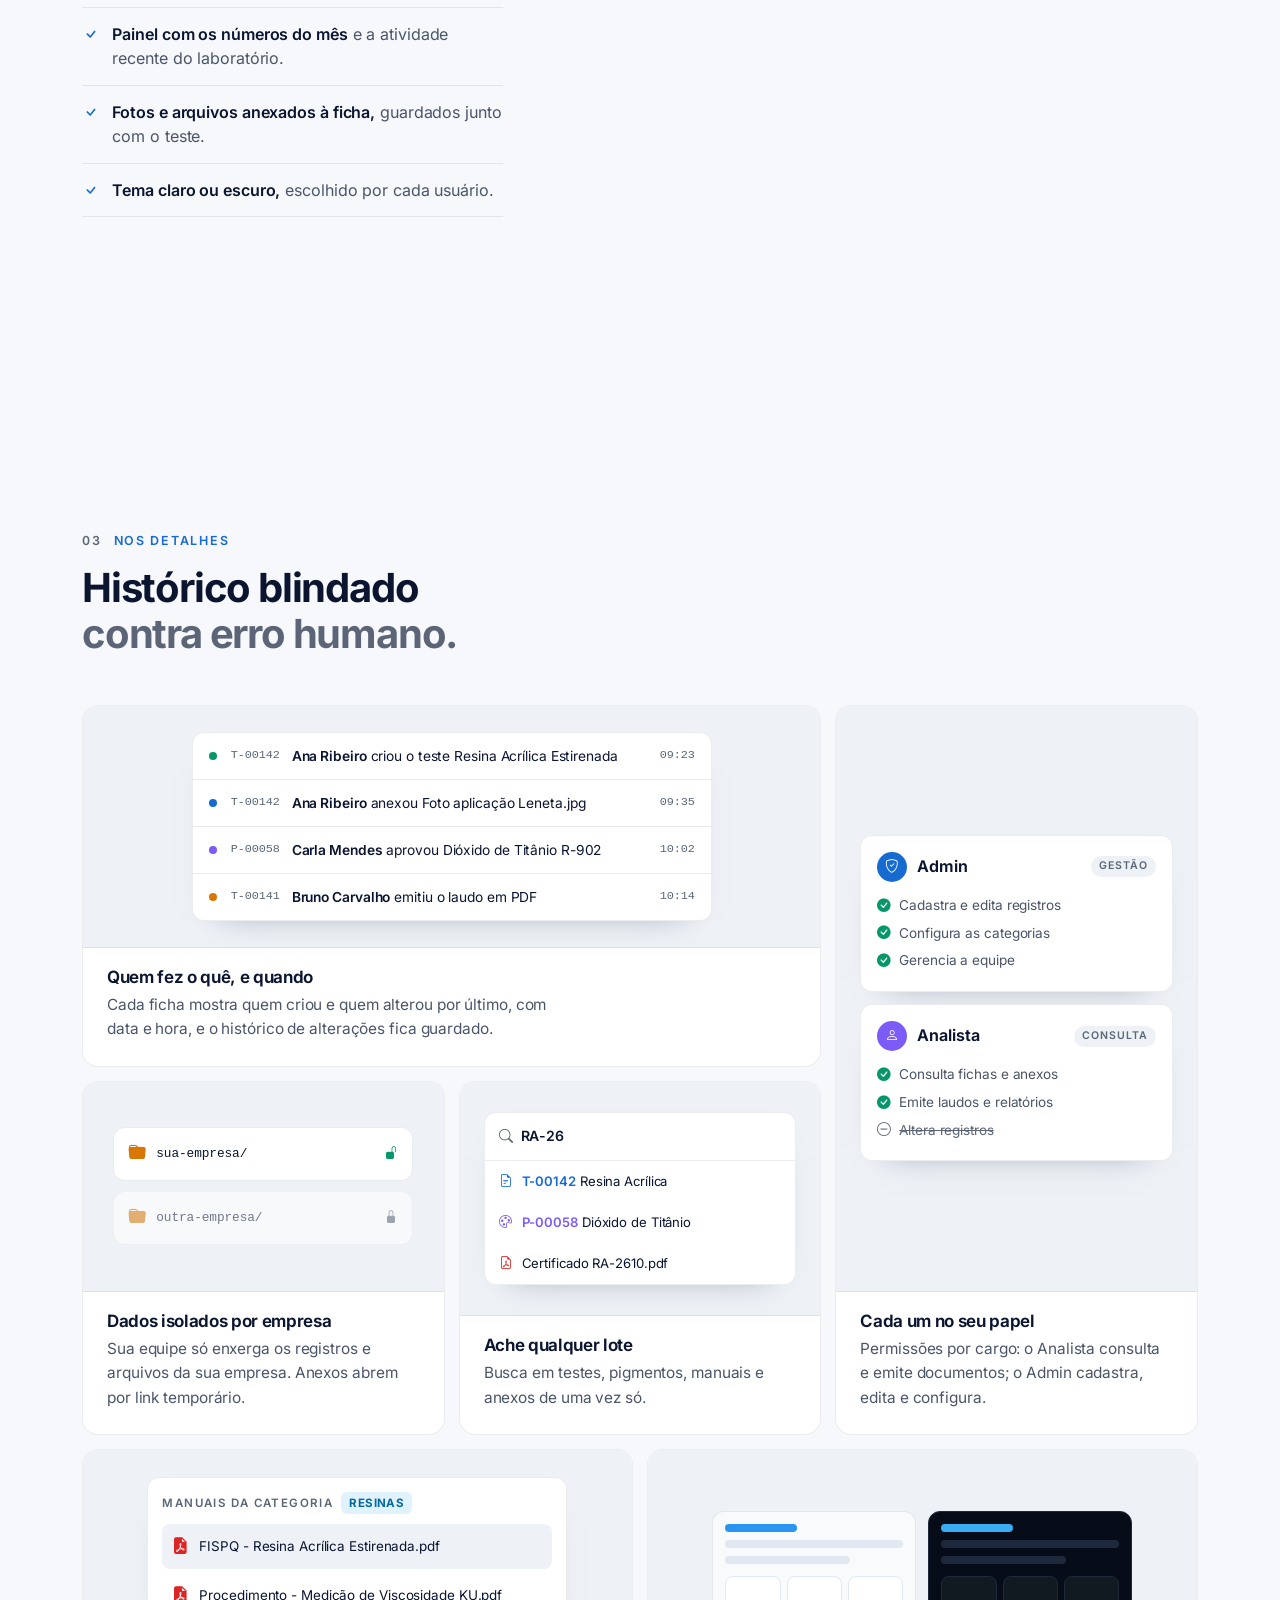
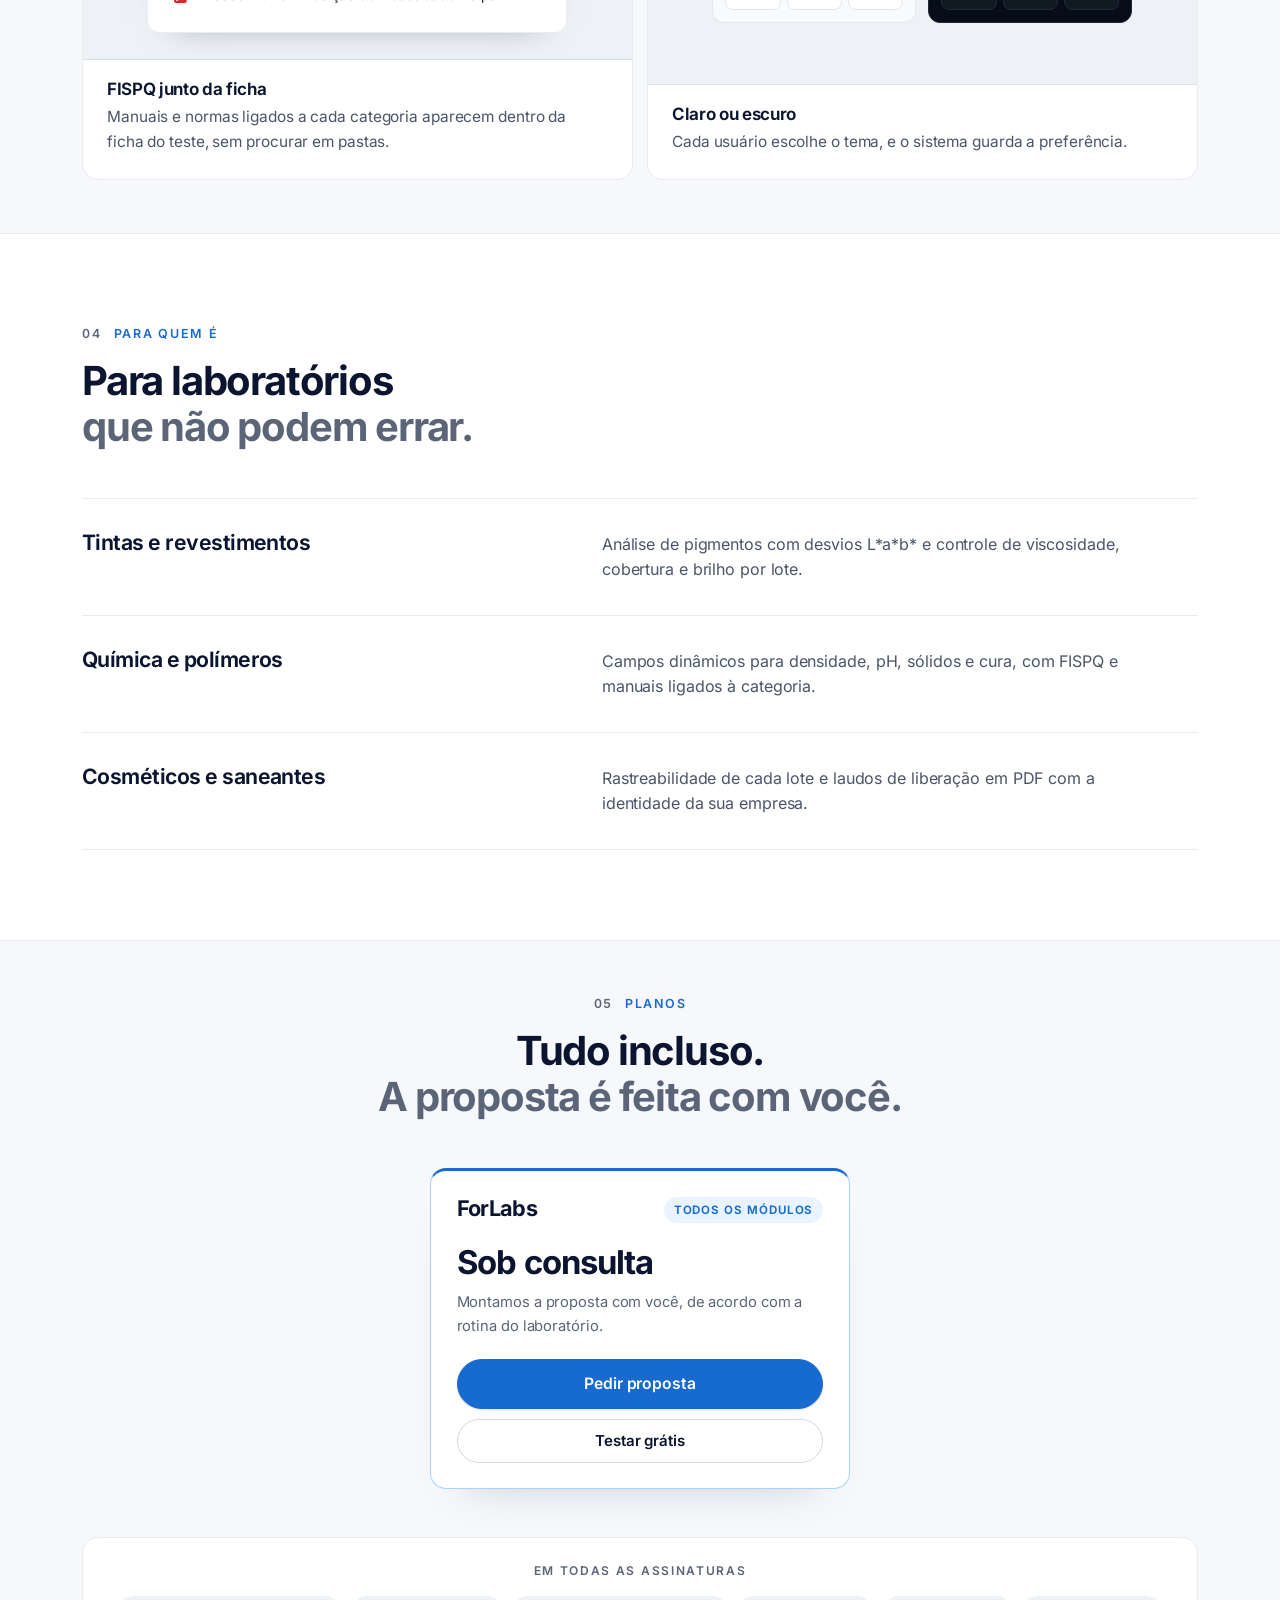
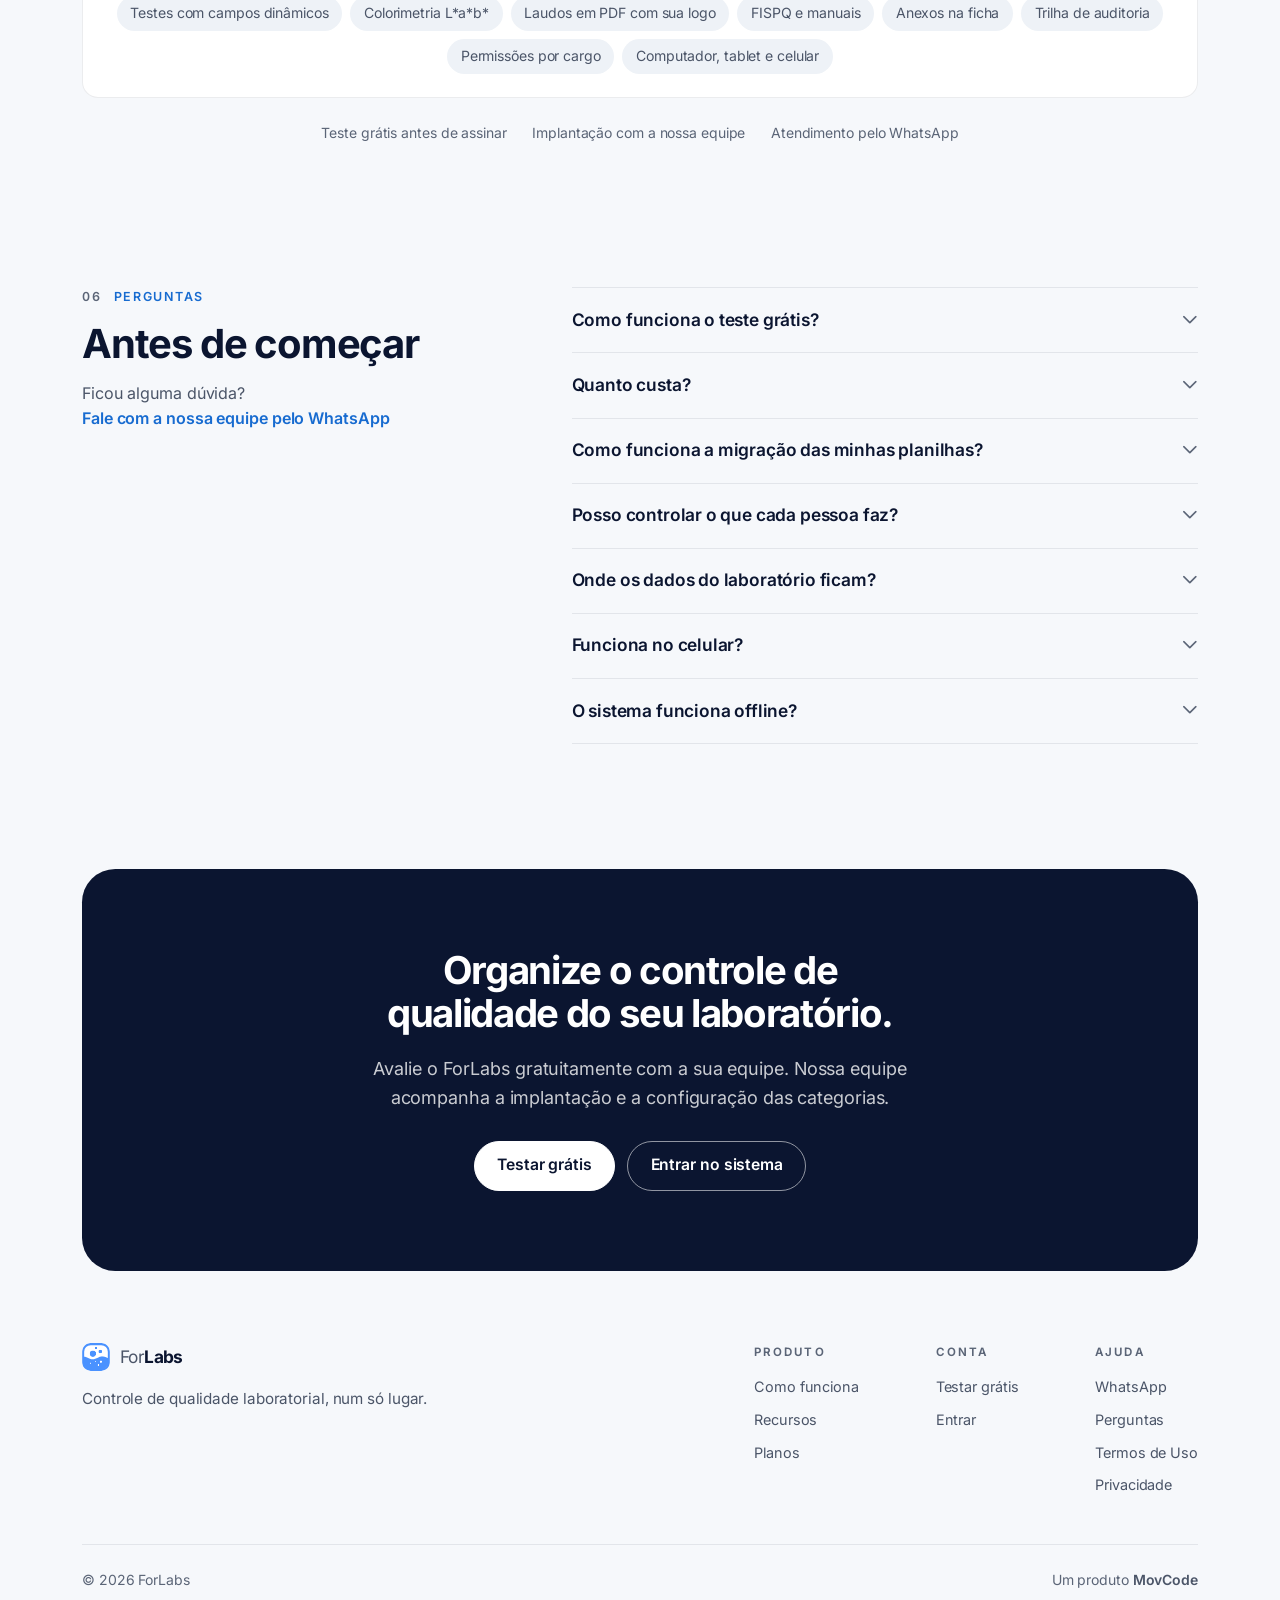
==== commit 932d0556: "Ajusta textos da página e evita quebras em "num só lugar" e "pelo WhatsApp" - Título da hero não sep" ====
--- a/index.html
+++ b/index.html
@@ -57,7 +57,7 @@
     <section class="p-hero" aria-labelledby="hero-title">
       <div class="container p-hero-inner">
         <h1 class="p-display" id="hero-title" data-reveal>Controle de qualidade laboratorial, <span class="p-accent">num só lugar.</span></h1>
-        <p class="p-hero-lead" data-reveal>Testes com os parâmetros da sua rotina, colorimetria L*a*b*, laudos em PDF e FISPQ ligados a cada ficha. <strong>No computador do escritório e no celular da bancada.</strong></p>
+        <p class="p-hero-lead" data-reveal>No computador do escritório e no celular da bancada.</p>
         <div class="p-ctas" data-reveal>
           <a class="btn btn-primary btn-lg" href="https://wa.me/5516982157266" data-trial>Testar grátis</a>
           <a class="btn btn-outline btn-lg" href="#recursos">Conhecer o sistema</a>
@@ -121,7 +121,7 @@
       <div class="container">
         <div class="p-head" data-reveal>
           <span class="p-eyebrow"><span class="p-num">02</span>Recursos</span>
-          <h2 class="p-h2" id="recursos-title">Feito para quem analisa, quem aprova <span class="p-dim">e quem responde pelo laudo.</span></h2>
+          <h2 class="p-h2" id="recursos-title">Feito para quem analisa, aprova <span class="p-dim">e responde pelo laudo.</span></h2>
         </div>
 
         <div class="p-chapters-grid">
@@ -400,7 +400,7 @@
         <div class="p-head" data-reveal>
           <span class="p-eyebrow"><span class="p-num">06</span>Perguntas</span>
           <h2 class="p-h2" id="perguntas-title">Antes de começar</h2>
-          <p class="p-faq-aside">Ficou alguma dúvida? <a href="https://wa.me/5516982157266" data-sales>Fale com a nossa equipe pelo WhatsApp</a>.</p>
+          <p class="p-faq-aside">Ficou alguma dúvida?<br><a href="https://wa.me/5516982157266" data-sales>Fale com a nossa equipe <span class="p-nowrap">pelo WhatsApp</span></a></p>
         </div>
         <div class="p-faq" data-reveal>
           <details name="faq">
--- a/assets/css/base.css
+++ b/assets/css/base.css
@@ -66,15 +66,15 @@
   --radius: 10px;
   --radius-lg: 16px;
   --radius-xl: clamp(22px, 2.6vw, 36px);
-  --container: 1240px;
+  --container: 1180px;
   --gutter: 1rem;
-  --header-h: 68px;
-  --section-y: clamp(5rem, 10vw, 9rem);
+  --header-h: 64px;
+  --section-y: clamp(3.5rem, 7vw, 6rem);
   --ease: cubic-bezier(0.2, 0.7, 0.2, 1);
   --ease-out: cubic-bezier(0.16, 1, 0.3, 1);
 }
 @media (min-width: 640px) { :root { --gutter: 1.5rem; } }
-@media (min-width: 1100px) { :root { --gutter: 2rem; --header-h: 76px; } }
+@media (min-width: 1100px) { :root { --gutter: 2rem; --header-h: 68px; } }
 
 /* ---------- Reset ---------- */
 *, *::before, *::after { box-sizing: border-box; }
@@ -101,6 +101,7 @@
 button { font: inherit; color: inherit; background: none; border: 0; cursor: pointer; }
 ul, ol { list-style: none; }
 h1, h2, h3, h4 { line-height: 1.1; text-wrap: balance; }
+p, li { text-wrap: pretty; }
 ::selection { background: var(--primary); color: #fff; }
 :focus-visible { outline: 2px solid var(--primary); outline-offset: 3px; border-radius: 4px; }
 
@@ -135,13 +136,13 @@
   align-items: center;
   justify-content: center;
   gap: 0.55rem;
-  min-height: 48px;
-  padding: 0.7rem 1.35rem;
+  min-height: 44px;
+  padding: 0.6rem 1.15rem;
   border: 1px solid var(--btn-bd);
   border-radius: 999px;
   background: var(--btn-bg);
   color: var(--btn-fg);
-  font-size: 0.98rem;
+  font-size: 0.94rem;
   font-weight: 600;
   line-height: 1.2;
   white-space: nowrap;
@@ -150,8 +151,8 @@
 .btn:active { transform: translateY(1px); }
 .btn i { font-size: 1.05em; line-height: 1; transition: transform 0.35s var(--ease-out); }
 .btn:hover .bi-arrow-up-right, .btn:hover .bi-arrow-right { transform: translate(2px, -2px); }
-.btn-sm { min-height: 40px; padding: 0.45rem 1rem; font-size: 0.9rem; }
-.btn-lg { min-height: 58px; padding: 0.95rem 1.7rem; font-size: 1.04rem; }
+.btn-sm { min-height: 36px; padding: 0.4rem 0.9rem; font-size: 0.875rem; }
+.btn-lg { min-height: 50px; padding: 0.75rem 1.4rem; font-size: 0.98rem; }
 .btn-block { width: 100%; }
 .btn-primary {
   --btn-bg: var(--primary);
@@ -171,8 +172,8 @@
 
 /* ---------- Marca ---------- */
 .p-brand { display: inline-flex; align-items: center; gap: 0.6rem; color: var(--text); }
-.p-brand img { width: 32px; height: 32px; border-radius: 9px; }
-.p-brand-name { font-weight: 700; font-size: 1.2rem; line-height: 1; letter-spacing: -0.03em; }
+.p-brand img { width: 28px; height: 28px; border-radius: 8px; }
+.p-brand-name { font-weight: 700; font-size: 1.08rem; line-height: 1; letter-spacing: -0.03em; }
 .p-brand-name span { font-weight: 400; color: var(--text-2); }
 
 /* ---------- Cabeçalho ---------- */
@@ -198,7 +199,7 @@
   padding: 0.5rem 0.8rem;
   border-radius: 99px;
   color: var(--text-2);
-  font-size: 0.94rem;
+  font-size: 0.875rem;
   font-weight: 500;
   transition: color 0.2s, background-color 0.2s;
 }
@@ -277,7 +278,7 @@
   display: flex;
   flex-direction: column;
   gap: 1.3rem;
-  padding: clamp(1.6rem, 2.5vw, 2.25rem);
+  padding: clamp(1.4rem, 2vw, 1.9rem);
   border: 1px solid var(--line);
   border-radius: var(--radius-lg);
   background: var(--surface);
@@ -285,27 +286,27 @@
 }
 .plan-card.is-featured { border-color: var(--primary-line); border-top: 3px solid var(--primary); }
 .plan-head { display: flex; flex-wrap: wrap; justify-content: space-between; align-items: flex-start; gap: 0.6rem 1rem; }
-.plan-name { font-size: 1.6rem; font-weight: 700; letter-spacing: -0.03em; line-height: 1.1; }
+.plan-name { font-size: 1.35rem; font-weight: 700; letter-spacing: -0.03em; line-height: 1.1; }
 .plan-tag { padding: 4px 10px; border-radius: 99px; background: var(--primary-soft); color: var(--primary); font-size: 0.72rem; font-weight: 650; letter-spacing: 0.08em; text-transform: uppercase; white-space: nowrap; }
 .plan-price { display: flex; align-items: flex-start; gap: 0.15rem; }
 .plan-price .cur { margin-top: 0.55em; color: var(--text-2); font-weight: 600; }
 .plan-price strong { font-size: clamp(2.6rem, 2rem + 2vw, 3.6rem); font-weight: 700; letter-spacing: -0.04em; line-height: 0.95; font-variant-numeric: tabular-nums; }
 .plan-price .cents { display: grid; margin-top: 0.4em; font-size: 1.15rem; font-weight: 700; line-height: 1.1; }
 .plan-price .cents small { color: var(--text-3); font-size: 0.78rem; font-weight: 500; }
-.plan-price.is-quote strong { font-size: clamp(1.9rem, 1.5rem + 1.4vw, 2.5rem); letter-spacing: -0.03em; line-height: 1.1; }
+.plan-price.is-quote strong { font-size: clamp(1.6rem, 1.3rem + 1vw, 2.05rem); letter-spacing: -0.03em; line-height: 1.1; }
 .plan-per { margin-top: -0.6rem; color: var(--text-3); font-size: 0.92rem; }
 .plan-actions { display: grid; gap: 0.6rem; margin-top: auto; }
 
 /* ---------- Rodapé ---------- */
-.p-footer { position: relative; padding-top: clamp(4rem, 8vw, 6rem); color: var(--text-3); font-size: var(--fs-sm); }
+.p-footer { position: relative; padding-top: clamp(3rem, 6vw, 4.5rem); color: var(--text-3); font-size: var(--fs-sm); }
 .p-footer-top { display: grid; gap: var(--sp-6); padding-bottom: var(--sp-7); }
 @media (min-width: 800px) { .p-footer-top { grid-template-columns: 1fr auto; } }
 .p-footer-brand { display: grid; gap: 1rem; align-content: start; }
-.p-footer-brand p { color: var(--text-2); font-size: 1rem; max-width: 32ch; }
+.p-footer-brand p { color: var(--text-2); font-size: 0.95rem; }
 .p-footer-nav { display: grid; grid-template-columns: repeat(3, minmax(0, auto)); gap: var(--sp-6) clamp(2rem, 6vw, 5rem); }
 .p-footer-nav div { display: grid; gap: 0.6rem; align-content: start; }
 .p-footer-nav span { margin-bottom: 0.3rem; font-size: 0.72rem; font-weight: 650; letter-spacing: 0.18em; text-transform: uppercase; color: var(--text-3); }
-.p-footer-nav a { color: var(--text-2); font-size: 0.95rem; }
+.p-footer-nav a { color: var(--text-2); font-size: 0.9rem; }
 .p-footer-nav a:hover { color: var(--primary); }
 @media (max-width: 479px) { .p-footer-nav { grid-template-columns: repeat(2, minmax(0, 1fr)); } }
 .p-footer-bottom { display: flex; flex-wrap: wrap; justify-content: space-between; gap: 0.6rem; padding-block: var(--sp-5); border-top: 1px solid var(--line); }
@@ -324,9 +325,9 @@
 
 /* ---------- Páginas de texto (Termos e Privacidade) ---------- */
 .p-doc { max-width: 760px; padding-top: calc(var(--header-h) + clamp(2.5rem, 6vw, 4rem)); padding-bottom: var(--sp-8); }
-.p-doc h1 { margin-bottom: 0.6rem; font-size: clamp(2.2rem, 1.4rem + 3vw, 3.4rem); font-weight: 800; letter-spacing: -0.05em; }
+.p-doc h1 { margin-bottom: 0.6rem; font-size: clamp(1.9rem, 1.3rem + 2vw, 2.7rem); font-weight: 800; letter-spacing: -0.05em; }
 .p-doc .updated { display: block; margin-bottom: var(--sp-6); color: var(--text-3); font-size: 0.92rem; }
-.p-doc h2 { margin: 2.4rem 0 0.9rem; font-size: 1.3rem; font-weight: 700; letter-spacing: -0.03em; }
+.p-doc h2 { margin: 2.2rem 0 0.8rem; font-size: 1.18rem; font-weight: 700; letter-spacing: -0.03em; }
 .p-doc p, .p-doc li { margin-bottom: 1rem; color: var(--text-2); }
 .p-doc ul { margin: 0 0 1rem 1.4rem; list-style: disc; }
 .p-doc li::marker { color: var(--primary); }
--- a/assets/css/site.css
+++ b/assets/css/site.css
@@ -4,7 +4,7 @@
    acento e Inter. Os componentes vêm de base.css; aqui montamos a página.
    ========================================================================== */
 
-.p-body { font-size: 1.0625rem; }
+.p-body { font-size: 1rem; }
 
 /* ---------- Textos comuns ---------- */
 .p-eyebrow {
@@ -19,13 +19,15 @@
 }
 .p-num { color: var(--text-3); font-variant-numeric: tabular-nums; }
 .p-h2 {
-  font-size: clamp(2rem, 1.1rem + 2.4vw, 3.2rem);
+  font-size: clamp(1.7rem, 1rem + 1.9vw, 2.5rem);
   font-weight: 700;
-  letter-spacing: -0.035em;
-  line-height: 1.1;
-}
+  letter-spacing: -0.03em;
+  line-height: 1.15;
+  text-wrap: balance;
+}
+.p-h2 .p-dim { display: block; }
 .p-dim { color: var(--text-3); }
-.p-head { display: flex; flex-direction: column; align-items: flex-start; gap: 1rem; max-width: 820px; margin-bottom: clamp(2.5rem, 5vw, 4rem); }
+.p-head { display: flex; flex-direction: column; align-items: flex-start; gap: 0.85rem; max-width: 760px; margin-bottom: clamp(2rem, 4vw, 3rem); }
 .p-head.is-center { align-items: center; text-align: center; margin-inline: auto; }
 .p-section { position: relative; padding-block: var(--section-y); }
 .p-section.is-white { background: var(--surface); border-block: 1px solid var(--line); }
@@ -53,19 +55,21 @@
   padding-bottom: clamp(2.5rem, 6vw, 4rem);
   background: linear-gradient(180deg, var(--surface) 0%, var(--bg) 100%);
 }
-.p-hero-inner { display: flex; flex-direction: column; align-items: center; gap: clamp(1.25rem, 2.5vw, 1.75rem); text-align: center; }
+.p-hero-inner { display: flex; flex-direction: column; align-items: center; gap: clamp(1rem, 2vw, 1.4rem); text-align: center; }
 .p-display {
   max-width: 18ch;
-  font-size: clamp(2.4rem, 1.1rem + 4.4vw, 4.6rem);
+  font-size: clamp(2.1rem, 1rem + 3.4vw, 3.6rem);
   font-weight: 700;
-  letter-spacing: -0.04em;
-  line-height: 1.05;
-}
-.p-display .p-accent { color: var(--primary); }
-.p-hero-lead { max-width: 60ch; color: var(--text-2); font-size: clamp(1.05rem, 1rem + 0.3vw, 1.2rem); }
+  letter-spacing: -0.035em;
+  line-height: 1.08;
+  text-wrap: balance;
+}
+.p-display .p-accent { color: var(--primary); white-space: nowrap; }
+.p-nowrap { white-space: nowrap; }
+.p-hero-lead { max-width: 58ch; color: var(--text-2); font-size: clamp(1rem, 0.95rem + 0.25vw, 1.125rem); }
 .p-hero-lead strong { color: var(--text); font-weight: 600; }
 .p-ctas { display: flex; flex-wrap: wrap; gap: 0.75rem; justify-content: center; margin-top: 0.5rem; }
-.p-fine { display: flex; flex-wrap: wrap; justify-content: center; gap: 0.4rem 1.4rem; color: var(--text-3); font-size: 0.92rem; }
+.p-fine { display: flex; flex-wrap: wrap; justify-content: center; gap: 0.4rem 1.4rem; color: var(--text-3); font-size: 0.875rem; }
 .p-fine li { display: inline-flex; align-items: center; gap: 0.4rem; }
 .p-fine i { color: var(--primary); font-size: 1.05rem; }
 @media (max-width: 479px) {
@@ -120,9 +124,9 @@
    ========================================================================== */
 .p-steps { display: grid; gap: var(--sp-5); }
 @media (min-width: 860px) { .p-steps { grid-template-columns: repeat(3, minmax(0, 1fr)); } }
-.p-step { display: flex; flex-direction: column; gap: 0.75rem; padding: clamp(1.5rem, 2.5vw, 2rem); border: 1px solid var(--line); border-radius: var(--radius-lg); background: var(--surface); }
+.p-step { display: flex; flex-direction: column; gap: 0.6rem; padding: clamp(1.25rem, 2vw, 1.6rem); border: 1px solid var(--line); border-radius: var(--radius-lg); background: var(--surface); }
 .p-step-n { color: var(--primary); font-size: 0.8rem; font-weight: 600; letter-spacing: 0.12em; text-transform: uppercase; }
-.p-step h3 { font-size: clamp(1.2rem, 1.05rem + 0.5vw, 1.45rem); font-weight: 650; letter-spacing: -0.02em; }
+.p-step h3 { font-size: clamp(1.1rem, 1rem + 0.35vw, 1.28rem); font-weight: 650; letter-spacing: -0.02em; }
 .p-step p { color: var(--text-2); }
 
 /* ==========================================================================
@@ -135,7 +139,7 @@
 .p-chapter { display: flex; flex-direction: column; gap: 1.2rem; }
 .p-chapter-tag { display: inline-flex; align-items: center; gap: 0.9rem; color: var(--primary); font-size: 0.78rem; font-weight: 600; letter-spacing: 0.14em; text-transform: uppercase; }
 .p-chapter-tag b { color: var(--text-3); font-weight: 500; letter-spacing: 0.08em; }
-.p-chapter h3 { font-size: clamp(1.6rem, 1.2rem + 1.3vw, 2.3rem); font-weight: 700; letter-spacing: -0.03em; line-height: 1.12; }
+.p-chapter h3 { font-size: clamp(1.4rem, 1.1rem + 0.9vw, 1.9rem); font-weight: 700; letter-spacing: -0.03em; line-height: 1.12; }
 .p-chapter-media { margin-top: var(--sp-4); }
 
 .p-checks { display: grid; border-top: 1px solid var(--line); }
@@ -155,7 +159,7 @@
 .p-duo { position: relative; display: grid; grid-template-columns: 1fr 1fr; gap: 6%; width: min(520px, 100%); margin-inline: auto; }
 
 @media (min-width: 1000px) {
-  .p-chapters-grid { grid-template-columns: minmax(0, 0.82fr) minmax(0, 1.18fr); gap: clamp(3rem, 6vw, 6rem); }
+  .p-chapters-grid { grid-template-columns: minmax(0, 0.8fr) minmax(0, 1.2fr); gap: clamp(2.5rem, 5vw, 4.5rem); }
   .p-chapters-stage {
     position: sticky;
     top: calc(var(--header-h) + 6vh);
@@ -167,7 +171,7 @@
     max-height: 760px;
   }
   .p-chapter-list { grid-column: 1; grid-row: 1; gap: 0; }
-  .p-chapter { min-height: 82vh; justify-content: center; transition: opacity 0.5s var(--ease); }
+  .p-chapter { min-height: 72vh; justify-content: center; transition: opacity 0.5s var(--ease); }
   .js .p-chapter:not(.is-active) { opacity: 0.3; }
   .p-chapter-media { display: none; }
 
@@ -184,7 +188,7 @@
   }
   .p-frame.is-active { opacity: 1; transform: none; }
   .p-frame.is-past { transform: translateY(-16px); }
-  .p-frame .p-browser { width: 122%; max-width: none; }
+  .p-frame .p-browser { width: 100%; }
   .p-frame .p-duo { width: min(70%, 52vh); justify-self: center; }
   .p-stage-dots { position: absolute; left: 0; bottom: -6px; display: flex; gap: 6px; }
   .p-stage-dots span { width: 28px; height: 3px; border-radius: 3px; background: var(--line-strong); transition: background-color 0.4s, width 0.4s var(--ease-out); }
@@ -215,7 +219,7 @@
 }
 .p-tile-art { position: relative; flex: 1 1 auto; display: grid; place-items: center; min-height: 210px; padding: 26px 24px; background: var(--surface-2); border-bottom: 1px solid var(--line); }
 .p-tile-copy { display: grid; gap: 0.4rem; padding: 20px 24px 24px; }
-.p-tile h3 { font-size: 1.15rem; font-weight: 650; letter-spacing: -0.02em; }
+.p-tile h3 { font-size: 1.06rem; font-weight: 650; letter-spacing: -0.02em; }
 .p-tile p { max-width: 46ch; color: var(--text-2); font-size: 0.96rem; }
 .p-mini { width: 100%; max-width: 520px; border: 1px solid var(--line); border-radius: 12px; background: var(--surface); box-shadow: 0 16px 32px -28px rgba(11, 21, 48, 0.5); }
 
@@ -286,7 +290,7 @@
 .p-uses { border-top: 1px solid var(--line); }
 .p-use { display: grid; gap: 0.5rem 2rem; padding: clamp(1.4rem, 3vw, 2rem) 0; border-bottom: 1px solid var(--line); }
 @media (min-width: 860px) { .p-use { grid-template-columns: minmax(0, 0.9fr) minmax(0, 1.1fr); align-items: baseline; } }
-.p-use h3 { font-size: clamp(1.25rem, 1.05rem + 0.6vw, 1.6rem); font-weight: 650; letter-spacing: -0.025em; }
+.p-use h3 { font-size: clamp(1.12rem, 1rem + 0.4vw, 1.35rem); font-weight: 650; letter-spacing: -0.025em; }
 .p-use p { color: var(--text-2); max-width: 54ch; }
 
 /* ==========================================================================
@@ -320,9 +324,9 @@
   justify-content: space-between;
   gap: var(--sp-4);
   padding: 1.3rem 0;
-  font-size: clamp(1.05rem, 1rem + 0.3vw, 1.2rem);
+  font-size: clamp(1rem, 0.96rem + 0.2vw, 1.08rem);
   font-weight: 600;
-  letter-spacing: -0.015em;
+  letter-spacing: -0.01em;
   line-height: 1.3;
   cursor: pointer;
   list-style: none;
@@ -352,13 +356,13 @@
    ========================================================================== */
 .p-final {
   margin: calc(var(--section-y) * 0.4) var(--gutter) 0;
-  padding-block: clamp(4rem, 9vw, 6.5rem);
+  padding-block: clamp(3rem, 7vw, 5rem);
   border-radius: var(--radius-xl);
   background: var(--ink);
   color: #fff;
 }
 .p-final-inner { display: flex; flex-direction: column; align-items: center; gap: 1.25rem; text-align: center; }
-.p-final-title { max-width: 22ch; font-size: clamp(1.9rem, 1.1rem + 2.4vw, 3rem); font-weight: 700; letter-spacing: -0.035em; line-height: 1.12; }
+.p-final-title { max-width: 24ch; font-size: clamp(1.6rem, 1rem + 1.8vw, 2.4rem); text-wrap: balance; font-weight: 700; letter-spacing: -0.035em; line-height: 1.12; }
 .p-final p { max-width: 52ch; color: rgba(255, 255, 255, 0.78); font-size: clamp(1.02rem, 1rem + 0.2vw, 1.12rem); }
 .p-final .p-ctas { margin-top: 0.5rem; }
 .p-final ::selection { background: #fff; color: var(--ink); }
